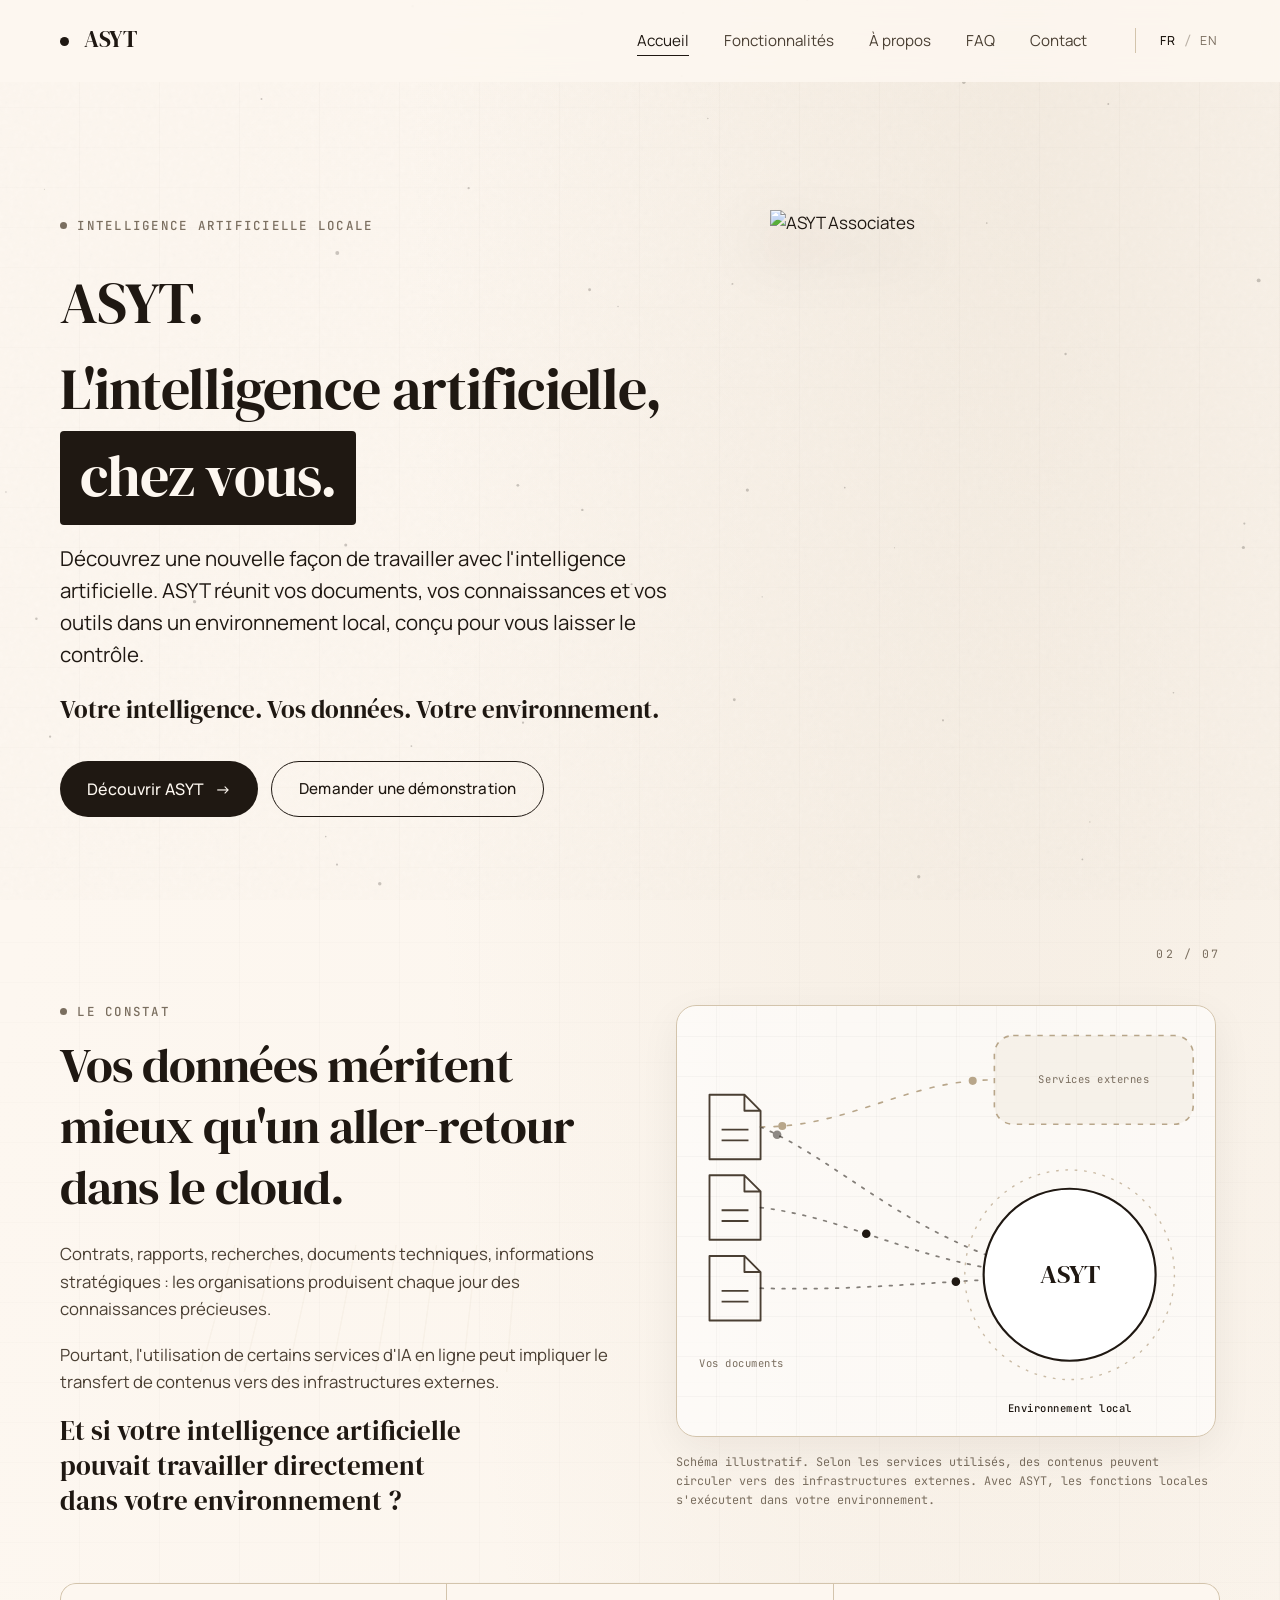
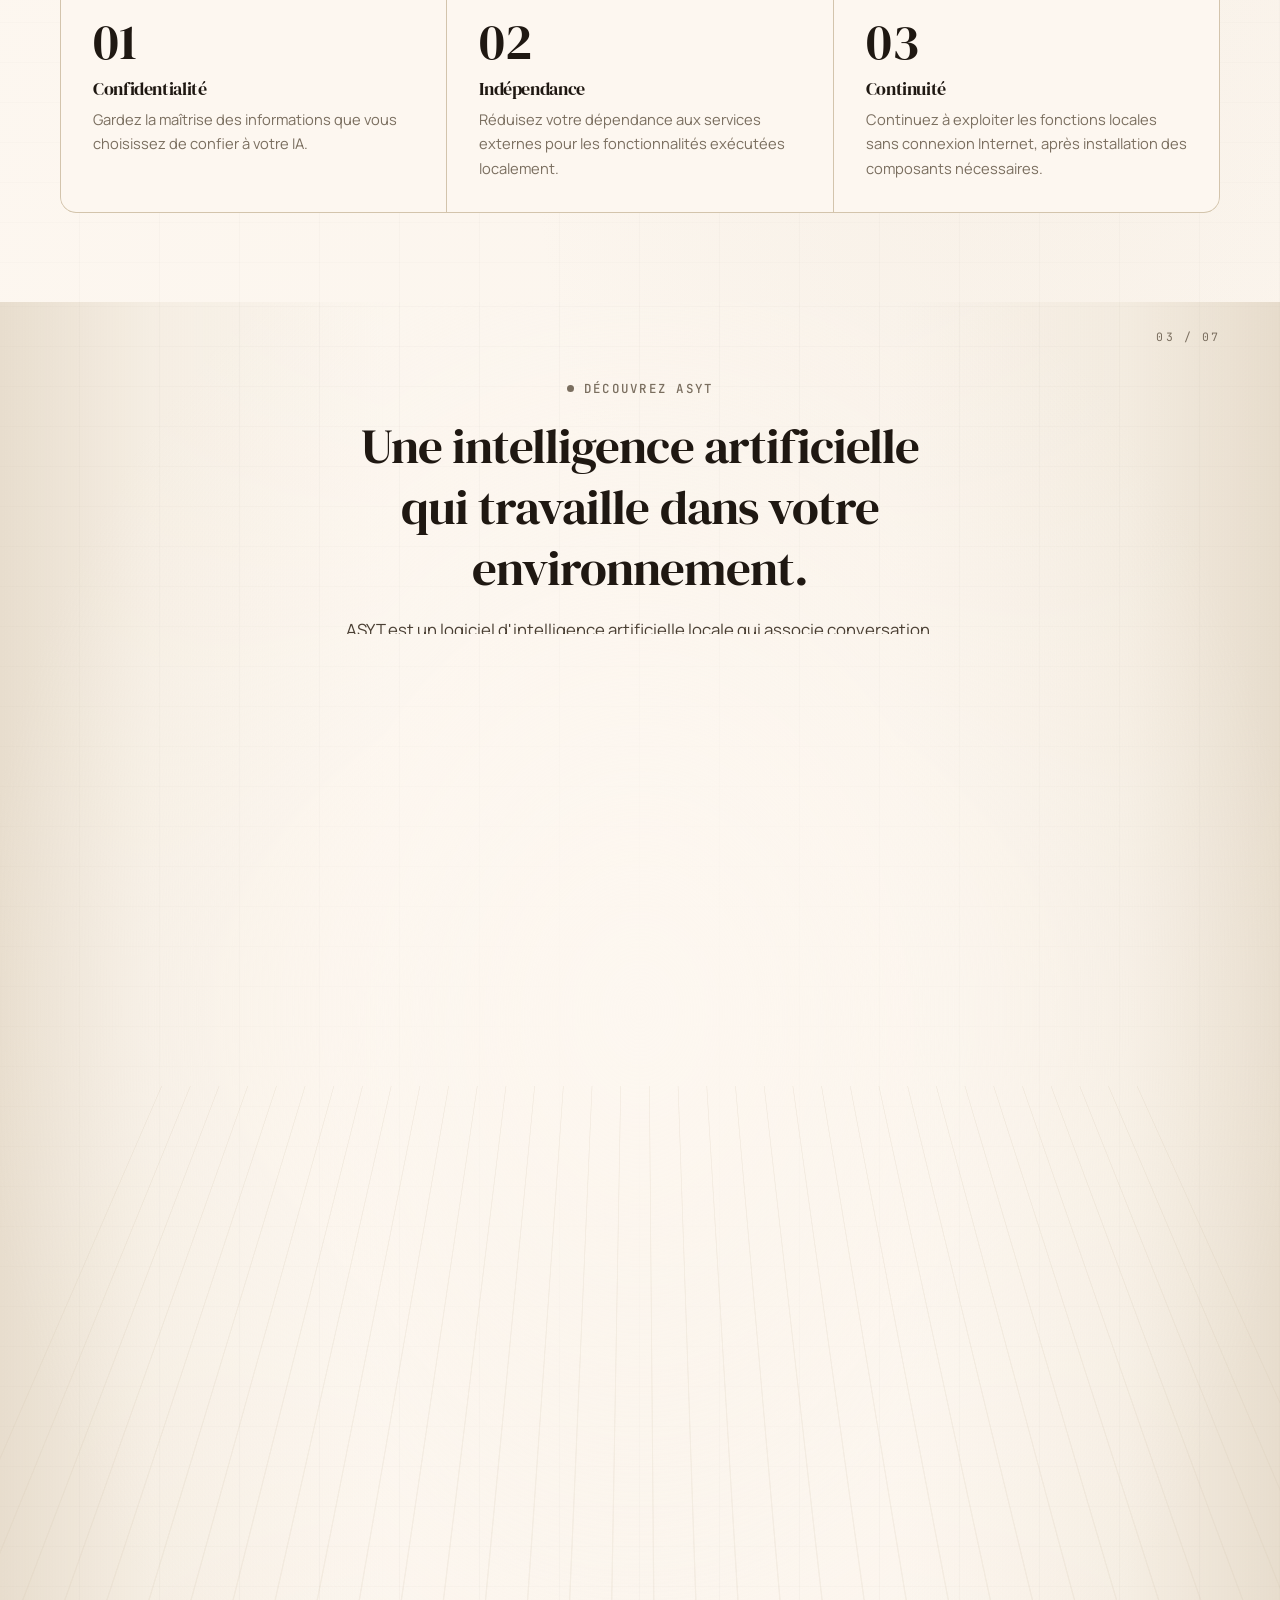
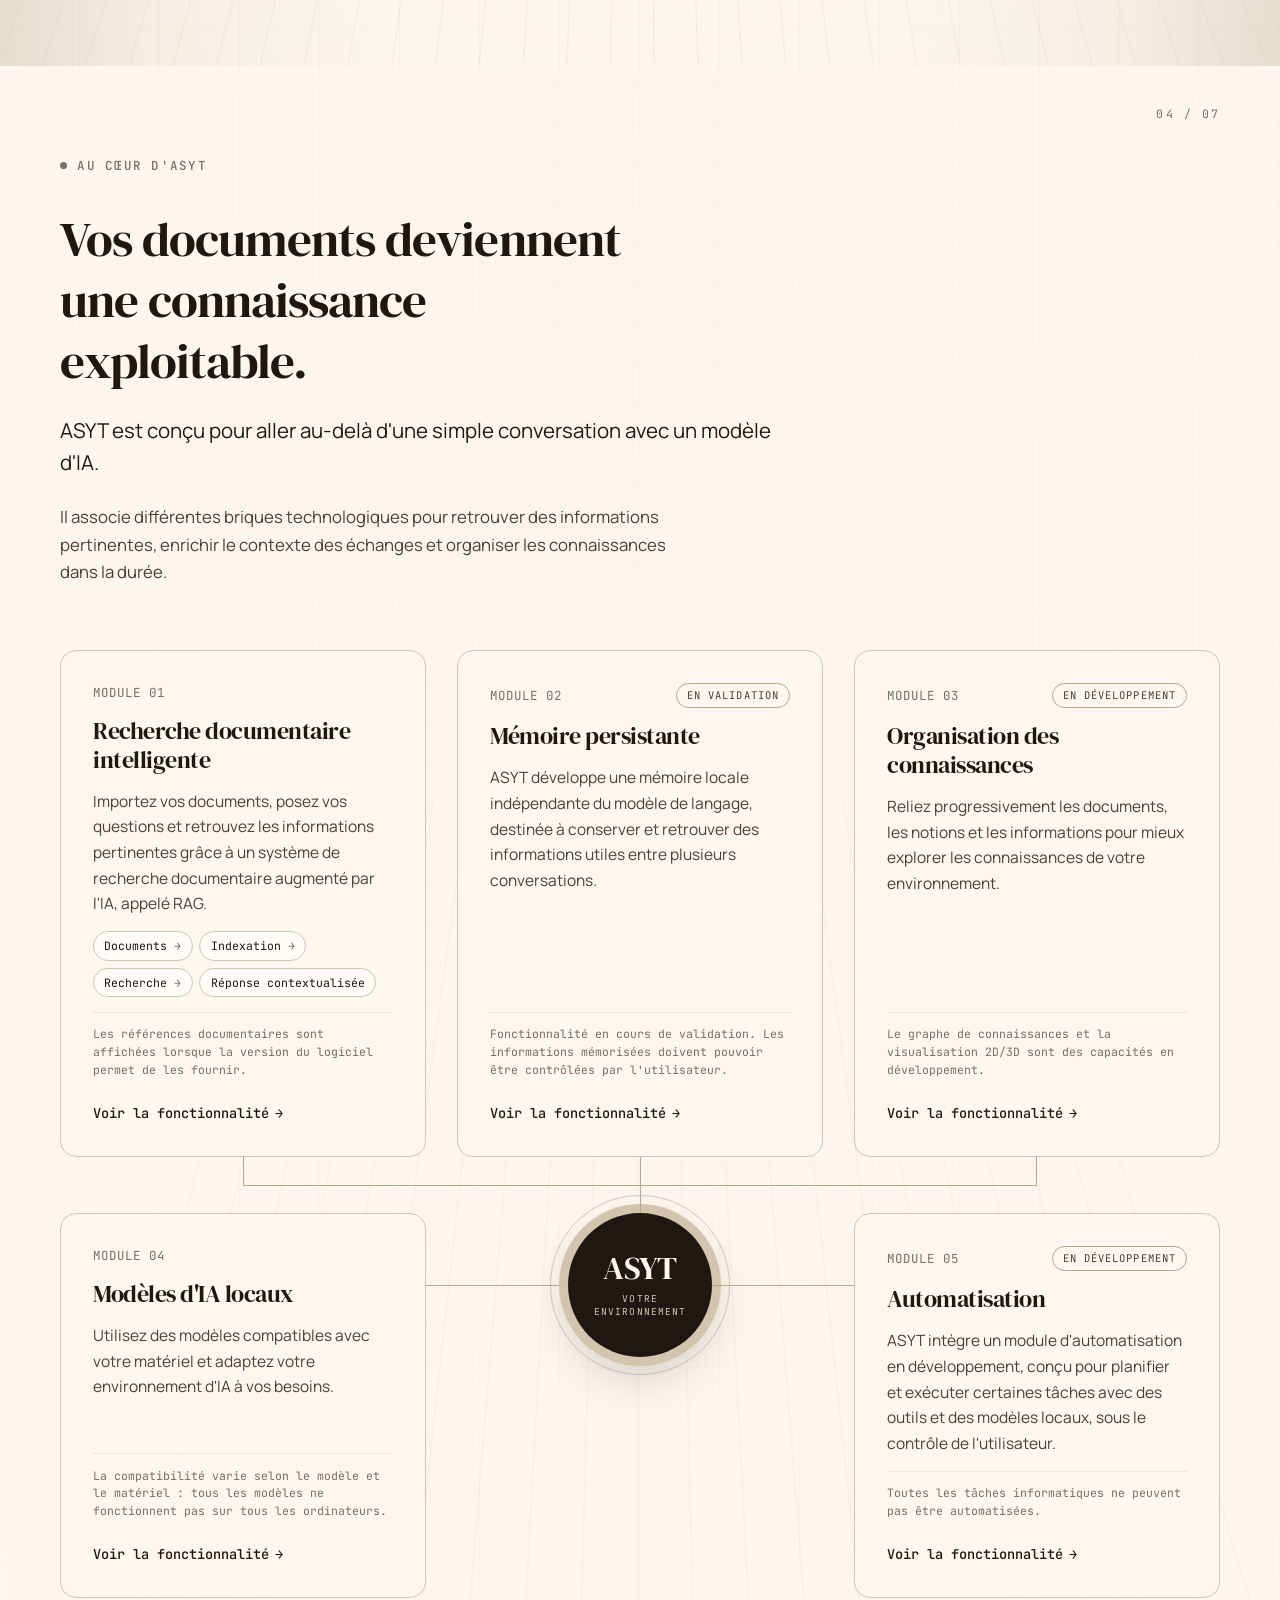
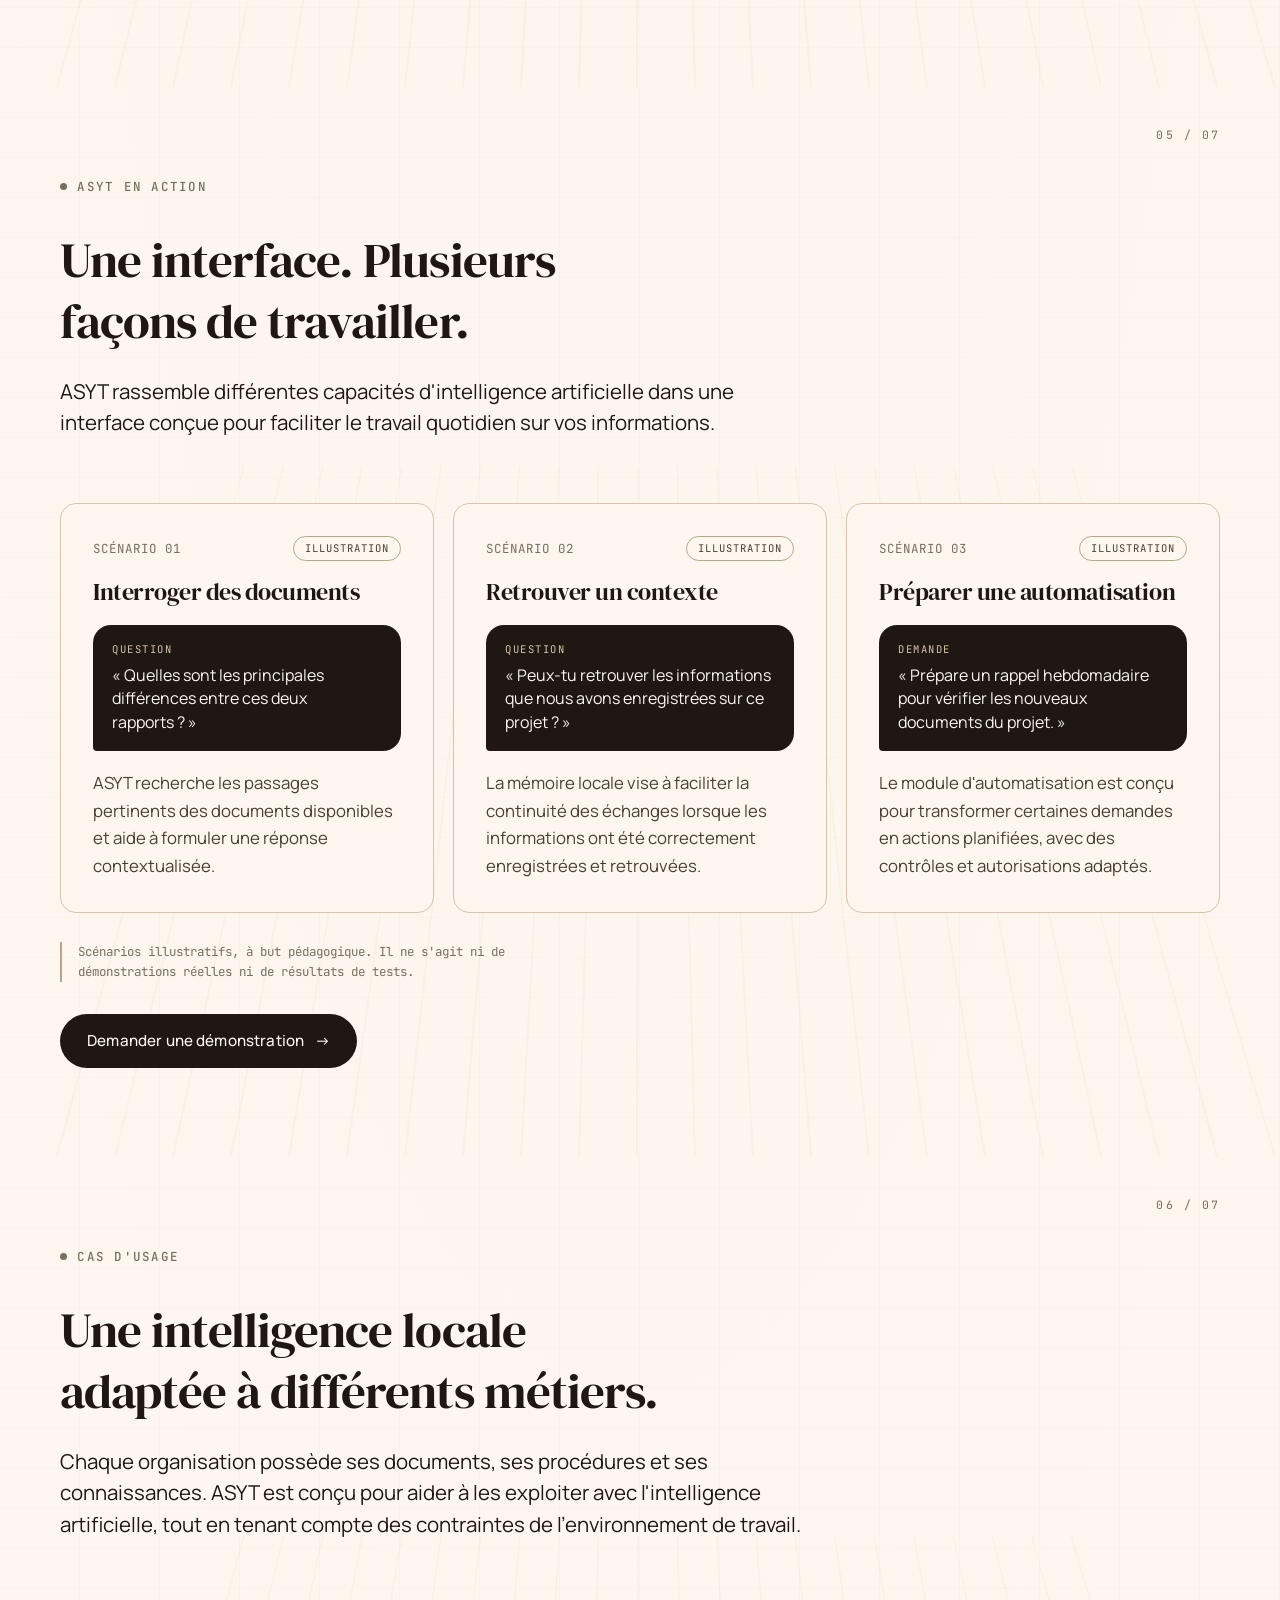
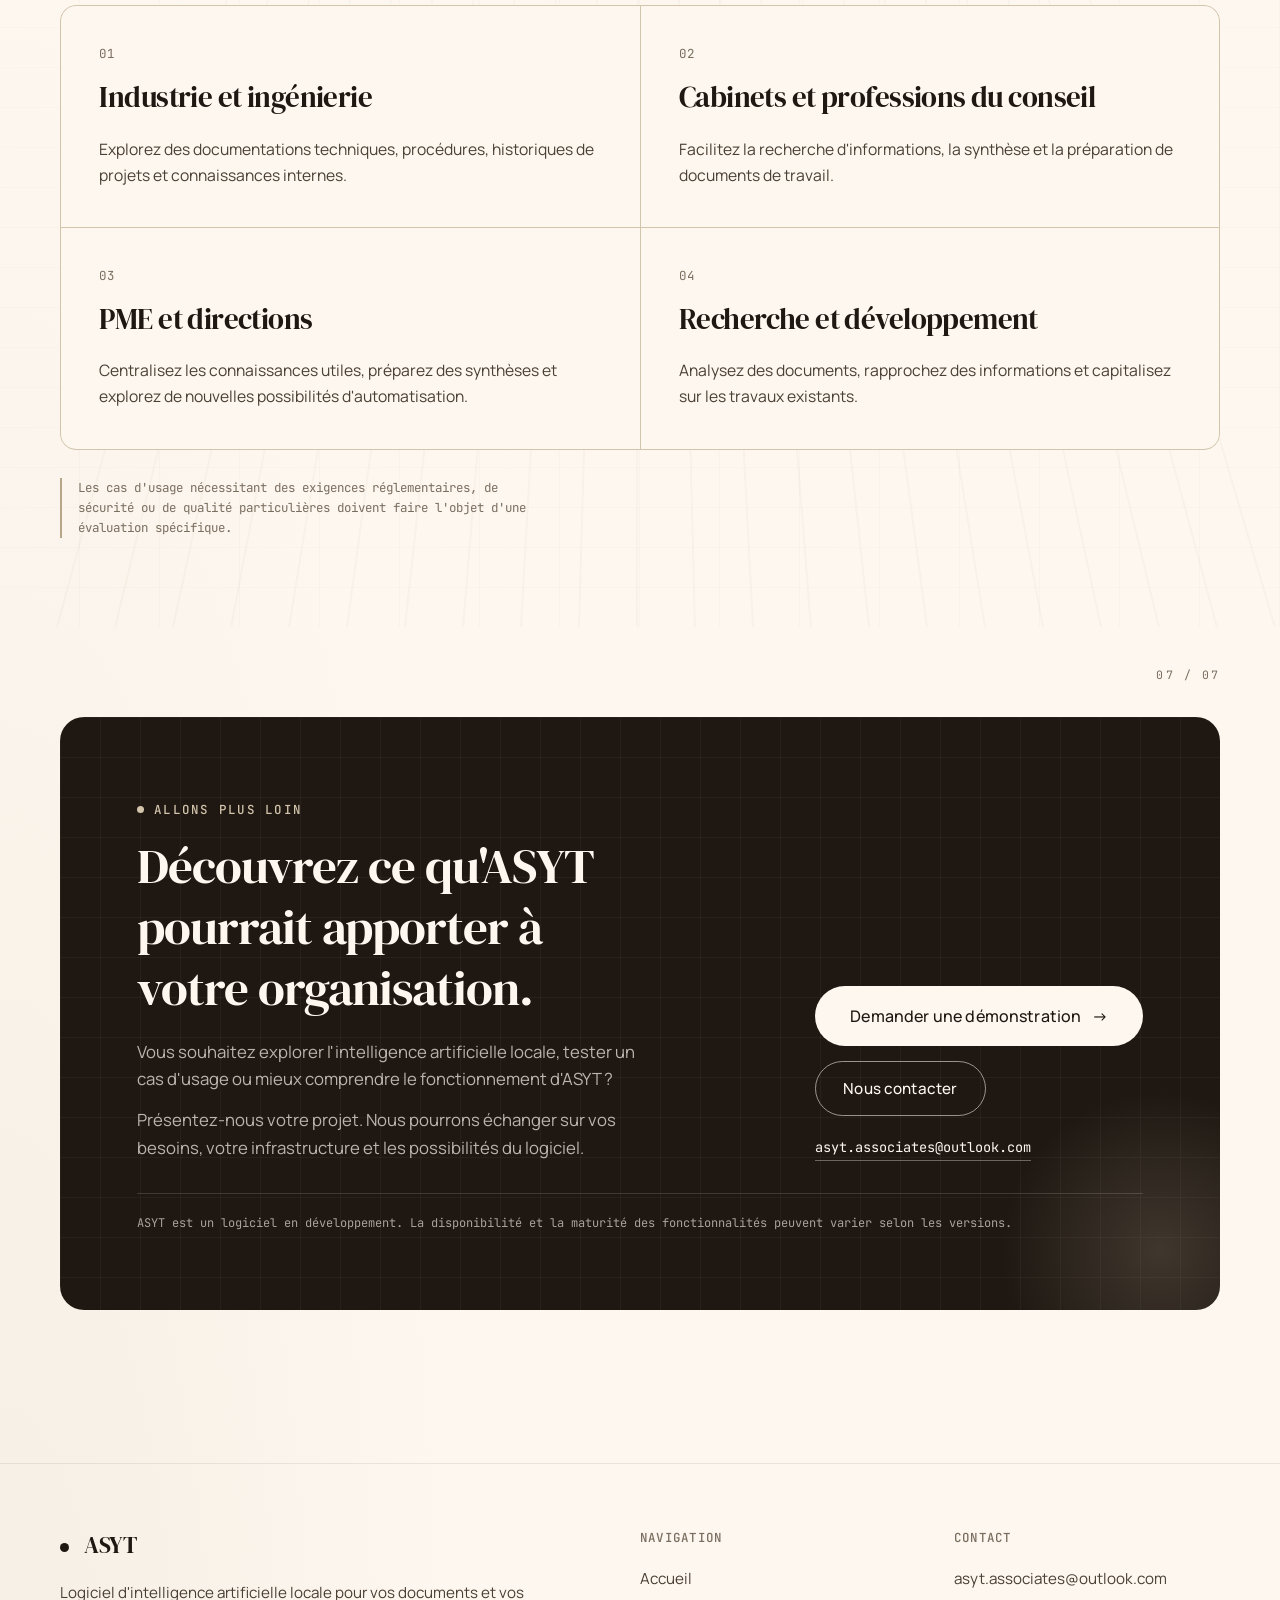
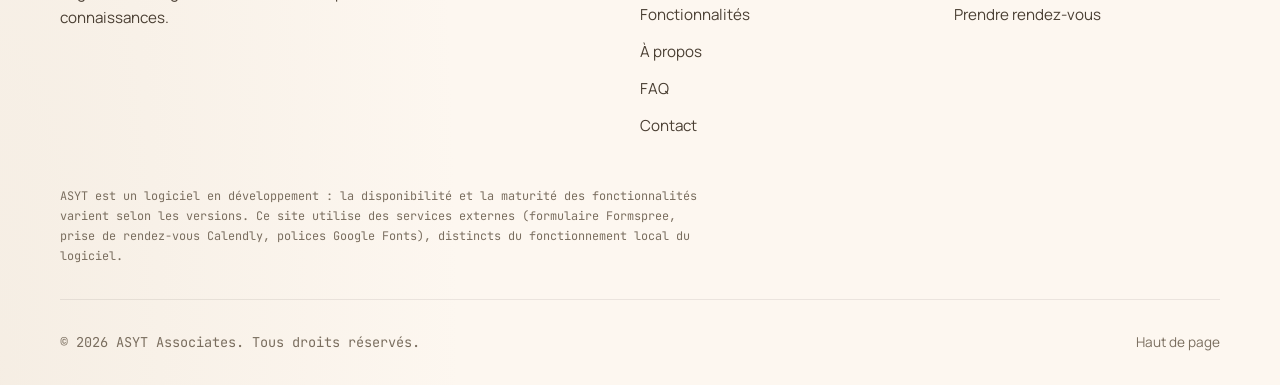
==== index.html @ 198e5f39 "Refonte éditoriale : ASYT présenté comme logiciel d'IA locale (FR + EN) Mission ASYT-WEBSITE-CONTENT" ====
<!DOCTYPE html>
<html lang="fr">
<head>
<meta charset="UTF-8">
<meta name="viewport" content="width=device-width, initial-scale=1.0">
<title>ASYT — Intelligence artificielle locale pour vos documents et connaissances</title>
<meta name="description" content="Découvrez ASYT, un logiciel d'intelligence artificielle locale conçu pour rechercher dans vos documents, organiser vos connaissances et explorer l'automatisation.">
<meta name="theme-color" content="#FDF7F0">
<link rel="canonical" href="https://fabienlufbery-hue.github.io/mon-site/">
<link rel="alternate" hreflang="fr" href="https://fabienlufbery-hue.github.io/mon-site/">
<link rel="alternate" hreflang="en" href="https://fabienlufbery-hue.github.io/mon-site/index-en.html">
<link rel="alternate" hreflang="x-default" href="https://fabienlufbery-hue.github.io/mon-site/">
<link rel="preconnect" href="https://fonts.googleapis.com">
<link rel="preconnect" href="https://fonts.gstatic.com" crossorigin>
<link rel="stylesheet" href="styles.css">
<link rel="icon" type="image/png" href="asyt-logo.png">
<meta property="og:type" content="website">
<meta property="og:site_name" content="ASYT">
<meta property="og:locale" content="fr_FR">
<meta property="og:locale:alternate" content="en_US">
<meta property="og:url" content="https://fabienlufbery-hue.github.io/mon-site/">
<meta property="og:title" content="ASYT — Intelligence artificielle locale pour vos documents et connaissances">
<meta property="og:description" content="Découvrez ASYT, un logiciel d'intelligence artificielle locale conçu pour rechercher dans vos documents, organiser vos connaissances et explorer l'automatisation.">
<meta property="og:image" content="https://fabienlufbery-hue.github.io/mon-site/asyt-logo.png">
<meta property="og:image:alt" content="ASYT Associates">
<meta name="twitter:card" content="summary">
<meta name="twitter:title" content="ASYT — Intelligence artificielle locale pour vos documents et connaissances">
<meta name="twitter:description" content="Découvrez ASYT, un logiciel d'intelligence artificielle locale conçu pour rechercher dans vos documents, organiser vos connaissances et explorer l'automatisation.">
<meta name="twitter:image" content="https://fabienlufbery-hue.github.io/mon-site/asyt-logo.png">
<noscript><style>.preloader{display:none!important}.reveal,.rise,.h1-step,.hero-mark{opacity:1!important;transform:none!important;animation:none!important}.accordion-panel{grid-template-rows:1fr!important}.accordion-panel .accordion-inner{visibility:visible!important}</style></noscript>
</head>
<body id="top">
<canvas id="data-canvas" aria-hidden="true"></canvas>
<!-- Preloader -->
<div class="preloader" id="preloader" aria-hidden="true">
  <div class="launch-scene">
    <div class="launch-platform"></div>
    <div class="launch-shockwave"></div>
    <div class="launch-trail"></div>
    <div class="launch-craft">
      <svg viewBox="0 0 64 88" xmlns="http://www.w3.org/2000/svg" fill="none">
        <!-- Corps principal du vaisseau -->
        <path d="M32 4 L48 44 L48 72 L32 80 L16 72 L16 44 Z" fill="#1F1812"/>
        <!-- Nez chromé -->
        <path d="M32 4 L40 28 L32 24 L24 28 Z" fill="#D3C4AC"/>
        <!-- Hublot -->
        <circle cx="32" cy="42" r="6" fill="#FDF7F0"/>
        <circle cx="32" cy="42" r="3" fill="#D3C4AC"/>
        <!-- Ailettes latérales -->
        <path d="M16 60 L8 76 L16 72 Z" fill="#1F1812"/>
        <path d="M48 60 L56 76 L48 72 Z" fill="#1F1812"/>
        <!-- Détail central -->
        <rect x="30" y="56" width="4" height="14" fill="#D3C4AC" opacity="0.5"/>
        <!-- Tuyère -->
        <path d="M22 72 L28 80 L36 80 L42 72 Z" fill="#4A3F33"/>
      </svg>
    </div>
  </div>
  <div class="preloader-text">
    <div class="brand">
      <span style="display:inline-block; width:9px; height:9px; border-radius:50%; background:#1F1812; margin-right:8px; transform:translateY(-1px);"></span>ASYT
    </div>
    <div class="tagline">Initialisation…</div>
  </div>
  <div class="preloader-progress"></div>
</div>

<script>
(function() {
  var root = document.documentElement;
  var preloader = document.getElementById('preloader');
  if (!preloader) return;

  var reduce = window.matchMedia && window.matchMedia('(prefers-reduced-motion: reduce)').matches;

  // Première visite (animation complète) ou navigation interne (version accélérée)
  var isFirstVisit = true;
  try {
    isFirstVisit = !sessionStorage.getItem('asyt-visited');
    sessionStorage.setItem('asyt-visited', '1');
  } catch (e) {}
  var totalDuration = reduce ? 300 : (isFirstVisit ? 3800 : 1100);

  if (!isFirstVisit) {
    preloader.classList.add('preloader-fast');
  }

  // Les animations d'entrée de la page attendent la fin du préchargeur
  root.classList.add('is-preloading');

  var done = false;
  function hidePreloader() {
    if (done) return;
    done = true;
    root.classList.remove('is-preloading');
    preloader.classList.add('is-hidden');
    setTimeout(function() {
      if (preloader.parentNode) preloader.remove();
    }, 800);
    document.body.style.overflow = '';
  }

  document.body.style.overflow = 'hidden';

  if (document.readyState === 'complete') {
    setTimeout(hidePreloader, totalDuration);
  } else {
    window.addEventListener('load', function() {
      setTimeout(hidePreloader, totalDuration);
    });
  }
  // Sécurité : retirer après 6s max
  setTimeout(hidePreloader, 6000);
})();
</script>

<a class="skip-link" href="#contenu">Aller au contenu</a>

<header class="site-header">
  <div class="container">
    <a href="index.html" class="logo" aria-label="ASYT — Accueil">
      <span class="mark"></span>ASYT
    </a>
    <nav class="nav" id="primary-nav" aria-label="Navigation">
      <a href="index.html" class="active" aria-current="page">Accueil</a>
      <a href="services.html">Fonctionnalités</a>
      <a href="a-propos.html">À propos</a>
      <a href="faq.html">FAQ</a>
      <a href="contact.html">Contact</a>
      <div class="lang-switch">
        <a href="index.html" class="lang active" hreflang="fr" lang="fr" aria-label="Français" aria-current="true">FR</a>
        <span class="lang-sep" aria-hidden="true">/</span>
        <a href="index-en.html" class="lang" hreflang="en" lang="en" aria-label="English">EN</a>
      </div>
    </nav>
    <button class="menu-toggle" type="button" aria-label="Menu" aria-controls="primary-nav" aria-expanded="false" onclick="this.setAttribute('aria-expanded', this.getAttribute('aria-expanded') === 'true' ? 'false' : 'true'); document.getElementById('primary-nav').classList.toggle('open');">
      <span></span><span></span><span></span>
    </button>
  </div>
</header>

<main id="contenu" tabindex="-1">

  <!-- CHAPITRE 01 — INTRODUCTION -->
  <section class="hero" id="introduction">
    <div class="container">
      <div class="hero-grid">
        <div>
          <span class="eyebrow rise rise-1">Intelligence artificielle locale</span>
          <h1>
            <span class="h1-step h1-step-1">ASYT.</span>
            <span class="h1-step h1-step-2">L'intelligence artificielle, <span class="highlight">chez&nbsp;vous.</span></span>
          </h1>
          <p class="lead hero-lead rise rise-late-1">Découvrez une nouvelle façon de travailler avec l'intelligence artificielle. ASYT réunit vos documents, vos connaissances et vos outils dans un environnement local, conçu pour vous laisser le contrôle.</p>
          <p class="hero-tagline rise rise-late-2">Votre intelligence. Vos données. Votre environnement.</p>
          <div class="hero-actions rise rise-late-3">
            <a href="#decouvrir" class="btn btn-primary">
              Découvrir ASYT
              <span class="arrow" aria-hidden="true">→</span>
            </a>
            <a href="contact.html?sujet=demonstration#formulaire" class="btn btn-ghost">Demander une démonstration</a>
          </div>
        </div>
        <div class="hero-side">
          <div class="hero-mark">
            <img src="asyt-logo.png" alt="ASYT Associates" class="hero-logo" width="1080" height="1080">
          </div>
        </div>
      </div>
    </div>
  </section>

  <!-- CHAPITRE 02 — LE CONSTAT -->
  <section id="constat">
    <div class="container">
      <span class="chapter-tag" aria-hidden="true">02 / 07</span>
      <div class="split">
        <div class="reveal">
          <span class="eyebrow">Le constat</span>
          <h2 class="chapter-title">Vos données méritent mieux qu'un aller-retour dans le cloud.</h2>
          <div class="prose">
            <p>Contrats, rapports, recherches, documents techniques, informations stratégiques&nbsp;: les organisations produisent chaque jour des connaissances précieuses.</p>
            <p>Pourtant, l'utilisation de certains services d'IA en ligne peut impliquer le transfert de contenus vers des infrastructures externes.</p>
            <p class="statement">Et si votre intelligence artificielle pouvait travailler directement dans votre environnement&nbsp;?</p>
          </div>
        </div>
        <figure class="flow reveal reveal-delay-2">
          <div class="flow-stage">
          <svg viewBox="0 0 400 320" role="img" aria-labelledby="flow-title" xmlns="http://www.w3.org/2000/svg" focusable="false">
            <title id="flow-title">Schéma illustratif&nbsp;: des documents envoient des données vers des services externes, tandis que d'autres flux convergent vers un environnement local ASYT.</title>
            <!-- Documents -->
            <g class="flow-doc" fill="none" stroke-width="1.4" stroke-linejoin="round">
              <path d="M24 66h26l12 12v36H24zM50 66v12h12M33 92h20M33 100h20"/>
              <path d="M24 126h26l12 12v36H24zM50 126v12h12M33 152h20M33 160h20"/>
              <path d="M24 186h26l12 12v36H24zM50 186v12h12M33 212h20M33 220h20"/>
            </g>
            <!-- Chemin vers des services externes (neutre) -->
            <path class="flow-line-ext" d="M62 90 C 130 90, 170 55, 236 55" fill="none" stroke-width="1.2" stroke-linecap="round"/>
            <rect class="flow-zone-ext" x="236" y="22" width="148" height="66" rx="14" fill="none" stroke-width="1.2" stroke-dasharray="4 5"/>
            <!-- Chemins vers l'environnement local -->
            <path class="flow-line-loc" d="M62 90 C 120 115, 170 170, 262 196" fill="none" stroke-width="1.3" stroke-linecap="round"/>
            <path class="flow-line-loc" d="M62 150 C 130 158, 180 192, 262 199" fill="none" stroke-width="1.3" stroke-linecap="round"/>
            <path class="flow-line-loc" d="M62 210 C 130 212, 180 206, 262 202" fill="none" stroke-width="1.3" stroke-linecap="round"/>
            <!-- Périmètre protégé -->
            <circle class="flow-ring-outer" cx="292" cy="200" r="78" fill="none" stroke-width="1"/>
            <circle class="flow-ring" cx="292" cy="200" r="64" stroke-width="1.6"/>
            <!-- Données qui circulent (animation SMIL, gelée si mouvement réduit) -->
            <g>
              <circle class="dot-ext" r="3" cx="0" cy="0"><animateMotion dur="4.8s" repeatCount="indefinite" calcMode="linear" keyPoints="0;1;0" keyTimes="0;0.5;1" path="M62 90 C 130 90, 170 55, 236 55"/></circle>
              <circle class="dot-ext" r="3" cx="0" cy="0"><animateMotion dur="4.8s" begin="-2.4s" repeatCount="indefinite" calcMode="linear" keyPoints="0;1;0" keyTimes="0;0.5;1" path="M62 90 C 130 90, 170 55, 236 55"/></circle>
              <circle class="dot-loc" r="3.2" cx="0" cy="0"><animateMotion dur="3.6s" repeatCount="indefinite" path="M62 90 C 120 115, 170 170, 262 196"/><animate attributeName="opacity" values="0;1;1;0" keyTimes="0;0.12;0.85;1" dur="3.6s" repeatCount="indefinite"/></circle>
              <circle class="dot-loc" r="3.2" cx="0" cy="0"><animateMotion dur="3.6s" begin="-1.2s" repeatCount="indefinite" path="M62 150 C 130 158, 180 192, 262 199"/><animate attributeName="opacity" values="0;1;1;0" keyTimes="0;0.12;0.85;1" dur="3.6s" begin="-1.2s" repeatCount="indefinite"/></circle>
              <circle class="dot-loc" r="3.2" cx="0" cy="0"><animateMotion dur="3.6s" begin="-2.4s" repeatCount="indefinite" path="M62 210 C 130 212, 180 206, 262 202"/><animate attributeName="opacity" values="0;1;1;0" keyTimes="0;0.12;0.85;1" dur="3.6s" begin="-2.4s" repeatCount="indefinite"/></circle>
            </g>
          </svg>
            <span class="flow-label flow-label-docs">Vos documents</span>
            <span class="flow-label flow-label-ext">Services externes</span>
            <span class="flow-label flow-label-asyt" aria-hidden="true">ASYT</span>
            <span class="flow-label flow-label-local">Environnement local</span>
          </div>
          <figcaption>Schéma illustratif. Selon les services utilisés, des contenus peuvent circuler vers des infrastructures externes. Avec ASYT, les fonctions locales s'exécutent dans votre environnement.</figcaption>
        </figure>
      </div>

      <div class="stats arguments reveal">
        <div class="stat">
          <div class="num">01</div>
          <h3 class="stat-title">Confidentialité</h3>
          <p>Gardez la maîtrise des informations que vous choisissez de confier à votre IA.</p>
        </div>
        <div class="stat">
          <div class="num">02</div>
          <h3 class="stat-title">Indépendance</h3>
          <p>Réduisez votre dépendance aux services externes pour les fonctionnalités exécutées localement.</p>
        </div>
        <div class="stat">
          <div class="num">03</div>
          <h3 class="stat-title">Continuité</h3>
          <p>Continuez à exploiter les fonctions locales sans connexion Internet, après installation des composants nécessaires.</p>
        </div>
      </div>
    </div>
  </section>

  <!-- CHAPITRE 03 — LA RÉVÉLATION D'ASYT -->
  <section class="product-hero" id="decouvrir">
    <div class="product-backdrop" aria-hidden="true"></div>
    <div class="container">
      <span class="chapter-tag" aria-hidden="true">03 / 07</span>
      <div class="product-showcase">
        <div class="reveal showcase-head">
          <span class="eyebrow">Découvrez ASYT</span>
          <h2 class="product-heading chapter-title">Une intelligence artificielle qui travaille dans votre environnement.</h2>
          <div class="prose prose-center">
            <p>ASYT est un logiciel d'intelligence artificielle locale qui associe conversation, recherche documentaire, mémoire et automatisation au sein d'une même interface.</p>
            <p>Son objectif&nbsp;: rendre vos informations plus faciles à retrouver, à comprendre et à exploiter, sans imposer le recours permanent à un service distant.</p>
          </div>
        </div>
        <div class="product-stage reveal">
          <figure class="product-img-frame">
            <!-- À remplacer par une capture de l'interface actuelle dès qu'elle est disponible -->
            <img src="interface-asyt.png"
                 alt="Capture d'écran de l'interface ASYT IA&nbsp;: menu latéral (nouvelle conversation, recherche, notes, espace de travail, dossiers, conversations) et champ de saisie d'une conversation."
                 width="1919" height="893"
                 loading="lazy" decoding="async">
          </figure>
        </div>
        <p class="product-tagline">Capture d'écran d'une version de l'interface ASYT. L'interface peut évoluer selon les versions.</p>

        <div class="stats pillars reveal">
          <div class="stat">
            <div class="stat-kicker">Pilier 01</div>
            <h3 class="stat-title">IA locale</h3>
            <p>Exécutez des modèles d'intelligence artificielle compatibles directement sur votre matériel.</p>
          </div>
          <div class="stat">
            <div class="stat-kicker">Pilier 02</div>
            <h3 class="stat-title">Connaissance contextualisée</h3>
            <p>Interrogez vos documents et retrouvez les éléments utiles à votre travail.</p>
          </div>
          <div class="stat">
            <div class="stat-kicker">Pilier 03</div>
            <h3 class="stat-title">Environnement évolutif</h3>
            <p>Combinez progressivement modèles, mémoire et outils selon vos besoins.</p>
          </div>
        </div>
        <a href="services.html" class="btn btn-primary reveal">
          Explorer les fonctionnalités
          <span class="arrow" aria-hidden="true">→</span>
        </a>
      </div>
    </div>
  </section>

  <!-- CHAPITRE 04 — LE CERVEAU LOCAL -->
  <section id="coeur">
    <div class="container">
      <span class="chapter-tag" aria-hidden="true">04 / 07</span>
      <div class="section-head reveal">
        <span class="eyebrow">Au cœur d'ASYT</span>
        <h2 class="chapter-title">Vos documents deviennent une connaissance exploitable.</h2>
        <p class="lead">ASYT est conçu pour aller au-delà d'une simple conversation avec un modèle d'IA.</p>
        <p>Il associe différentes briques technologiques pour retrouver des informations pertinentes, enrichir le contexte des échanges et organiser les connaissances dans la durée.</p>
      </div>

      <div class="hub">
        <div class="hub-core reveal">
          <div class="hub-core-node">
            <span class="hub-core-name">ASYT</span>
            <span class="hub-core-sub">Votre environnement</span>
          </div>
        </div>
        <div class="hub-bus" aria-hidden="true"></div>

        <article class="module hub-m1 reveal reveal-delay-1">
          <div class="module-top"><span class="num">Module 01</span></div>
          <h3>Recherche documentaire intelligente</h3>
          <p>Importez vos documents, posez vos questions et retrouvez les informations pertinentes grâce à un système de recherche documentaire augmenté par l'IA, appelé RAG.</p>
          <ol class="flow-steps">
            <li>Documents</li>
            <li>Indexation</li>
            <li>Recherche</li>
            <li>Réponse contextualisée</li>
          </ol>
          <p class="module-note">Les références documentaires sont affichées lorsque la version du logiciel permet de les fournir.</p>
          <a href="services.html#rag" class="more-link">Voir la fonctionnalité</a>
        </article>

        <article class="module hub-m2 reveal reveal-delay-2">
          <div class="module-top"><span class="num">Module 02</span><span class="badge">En validation</span></div>
          <h3>Mémoire persistante</h3>
          <p>ASYT développe une mémoire locale indépendante du modèle de langage, destinée à conserver et retrouver des informations utiles entre plusieurs conversations.</p>
          <p class="module-note">Fonctionnalité en cours de validation. Les informations mémorisées doivent pouvoir être contrôlées par l'utilisateur.</p>
          <a href="services.html#memoire" class="more-link">Voir la fonctionnalité</a>
        </article>

        <article class="module hub-m3 reveal reveal-delay-3">
          <div class="module-top"><span class="num">Module 03</span><span class="badge">En développement</span></div>
          <h3>Organisation des connaissances</h3>
          <p>Reliez progressivement les documents, les notions et les informations pour mieux explorer les connaissances de votre environnement.</p>
          <p class="module-note">Le graphe de connaissances et la visualisation 2D/3D sont des capacités en développement.</p>
          <a href="services.html#memoire" class="more-link">Voir la fonctionnalité</a>
        </article>

        <article class="module hub-m4 reveal reveal-delay-1">
          <div class="module-top"><span class="num">Module 04</span></div>
          <h3>Modèles d'IA locaux</h3>
          <p>Utilisez des modèles compatibles avec votre matériel et adaptez votre environnement d'IA à vos besoins.</p>
          <p class="module-note">La compatibilité varie selon le modèle et le matériel&nbsp;: tous les modèles ne fonctionnent pas sur tous les ordinateurs.</p>
          <a href="services.html#modeles" class="more-link">Voir la fonctionnalité</a>
        </article>

        <article class="module hub-m5 reveal reveal-delay-3">
          <div class="module-top"><span class="num">Module 05</span><span class="badge">En développement</span></div>
          <h3>Automatisation</h3>
          <p>ASYT intègre un module d'automatisation en développement, conçu pour planifier et exécuter certaines tâches avec des outils et des modèles locaux, sous le contrôle de l'utilisateur.</p>
          <p class="module-note">Toutes les tâches informatiques ne peuvent pas être automatisées.</p>
          <a href="services.html#automatisation" class="more-link">Voir la fonctionnalité</a>
        </article>
      </div>
    </div>
  </section>

  <!-- CHAPITRE 05 — DÉMONSTRATION DU LOGICIEL -->
  <section id="demonstration">
    <div class="container">
      <span class="chapter-tag" aria-hidden="true">05 / 07</span>
      <div class="section-head reveal">
        <span class="eyebrow">ASYT en action</span>
        <h2 class="chapter-title">Une interface. Plusieurs façons de travailler.</h2>
        <p class="lead">ASYT rassemble différentes capacités d'intelligence artificielle dans une interface conçue pour faciliter le travail quotidien sur vos informations.</p>
      </div>

      <div class="scenarios">
        <article class="scenario reveal reveal-delay-1">
          <div class="scenario-head"><span class="num">Scénario 01</span><span class="badge">Illustration</span></div>
          <h3>Interroger des documents</h3>
          <div class="bubble"><span class="bubble-label">Question</span><p class="bubble-text">«&nbsp;Quelles sont les principales différences entre ces deux rapports&nbsp;?&nbsp;»</p></div>
          <p>ASYT recherche les passages pertinents des documents disponibles et aide à formuler une réponse contextualisée.</p>
        </article>
        <article class="scenario reveal reveal-delay-2">
          <div class="scenario-head"><span class="num">Scénario 02</span><span class="badge">Illustration</span></div>
          <h3>Retrouver un contexte</h3>
          <div class="bubble"><span class="bubble-label">Question</span><p class="bubble-text">«&nbsp;Peux-tu retrouver les informations que nous avons enregistrées sur ce projet&nbsp;?&nbsp;»</p></div>
          <p>La mémoire locale vise à faciliter la continuité des échanges lorsque les informations ont été correctement enregistrées et retrouvées.</p>
        </article>
        <article class="scenario reveal reveal-delay-3">
          <div class="scenario-head"><span class="num">Scénario 03</span><span class="badge">Illustration</span></div>
          <h3>Préparer une automatisation</h3>
          <div class="bubble"><span class="bubble-label">Demande</span><p class="bubble-text">«&nbsp;Prépare un rappel hebdomadaire pour vérifier les nouveaux documents du projet.&nbsp;»</p></div>
          <p>Le module d'automatisation est conçu pour transformer certaines demandes en actions planifiées, avec des contrôles et autorisations adaptés.</p>
        </article>
      </div>
      <p class="fineprint reveal">Scénarios illustratifs, à but pédagogique. Il ne s'agit ni de démonstrations réelles ni de résultats de tests.</p>
      <div class="chapter-action reveal">
        <a href="contact.html?sujet=demonstration#formulaire" class="btn btn-primary">
          Demander une démonstration
          <span class="arrow" aria-hidden="true">→</span>
        </a>
      </div>
    </div>
  </section>

  <!-- CHAPITRE 06 — APPLICATIONS PROFESSIONNELLES -->
  <section id="usages">
    <div class="container">
      <span class="chapter-tag" aria-hidden="true">06 / 07</span>
      <div class="section-head reveal">
        <span class="eyebrow">Cas d'usage</span>
        <h2 class="chapter-title">Une intelligence locale adaptée à différents métiers.</h2>
        <p class="lead">Chaque organisation possède ses documents, ses procédures et ses connaissances. ASYT est conçu pour aider à les exploiter avec l'intelligence artificielle, tout en tenant compte des contraintes de l'environnement de travail.</p>
      </div>

      <div class="services-grid cases-grid reveal">
        <article class="service-card">
          <span class="num">01</span>
          <h3>Industrie et ingénierie</h3>
          <p>Explorez des documentations techniques, procédures, historiques de projets et connaissances internes.</p>
        </article>
        <article class="service-card">
          <span class="num">02</span>
          <h3>Cabinets et professions du conseil</h3>
          <p>Facilitez la recherche d'informations, la synthèse et la préparation de documents de travail.</p>
        </article>
        <article class="service-card">
          <span class="num">03</span>
          <h3>PME et directions</h3>
          <p>Centralisez les connaissances utiles, préparez des synthèses et explorez de nouvelles possibilités d'automatisation.</p>
        </article>
        <article class="service-card">
          <span class="num">04</span>
          <h3>Recherche et développement</h3>
          <p>Analysez des documents, rapprochez des informations et capitalisez sur les travaux existants.</p>
        </article>
      </div>
      <p class="fineprint reveal">Les cas d'usage nécessitant des exigences réglementaires, de sécurité ou de qualité particulières doivent faire l'objet d'une évaluation spécifique.</p>
    </div>
  </section>

  <!-- CHAPITRE 07 — PRISE DE CONTACT -->

  <!-- CTA -->
  <section id="contact">
    <div class="container">
      <span class="chapter-tag" aria-hidden="true">07 / 07</span>
      <div class="cta-block reveal">
        <div>
          <span class="eyebrow">Allons plus loin</span>
          <h2 class="chapter-title" style="margin-top: 1rem;">Découvrez ce qu'ASYT pourrait apporter à votre organisation.</h2>
          <p style="margin-top: 1.2rem; max-width: 52ch;">Vous souhaitez explorer l'intelligence artificielle locale, tester un cas d'usage ou mieux comprendre le fonctionnement d'ASYT&nbsp;?</p>
          <p style="margin-top: 0.8rem; max-width: 52ch;">Présentez-nous votre projet. Nous pourrons échanger sur vos besoins, votre infrastructure et les possibilités du logiciel.</p>
        </div>
        <div class="cta-actions">
          <a href="contact.html?sujet=demonstration#formulaire" class="btn btn-primary">Demander une démonstration <span class="arrow" aria-hidden="true">→</span></a>
          <a href="contact.html" class="btn btn-ghost">Nous contacter</a>
          <a href="mailto:asyt.associates@outlook.com" class="cta-mail">asyt.associates@outlook.com</a>
        </div>
        <p class="cta-fine">ASYT est un logiciel en développement. La disponibilité et la maturité des fonctionnalités peuvent varier selon les versions.</p>
      </div>
    </div>
  </section>

</main>

<footer class="site-footer">
  <div class="container">
    <div class="footer-grid">
      <div class="footer-brand">
        <div class="logo">
          <span class="mark"></span>ASYT
        </div>
        <p>Logiciel d'intelligence artificielle locale pour vos documents et vos connaissances.</p>
      </div>
      <div class="footer-col">
        <p class="footer-col-title">Navigation</p>
        <ul>
          <li><a href="index.html">Accueil</a></li>
          <li><a href="services.html">Fonctionnalités</a></li>
          <li><a href="a-propos.html">À propos</a></li>
          <li><a href="faq.html">FAQ</a></li>
          <li><a href="contact.html">Contact</a></li>
        </ul>
      </div>
      <div class="footer-col">
        <p class="footer-col-title">Contact</p>
        <ul>
          <li><a href="mailto:asyt.associates@outlook.com">asyt.associates@outlook.com</a></li>
          <li><a href="https://calendly.com/asyt-associates/new-meeting" target="_blank" rel="noopener">Prendre rendez-vous</a></li>
        </ul>
      </div>
    </div>
    <p class="footer-note">ASYT est un logiciel en développement&nbsp;: la disponibilité et la maturité des fonctionnalités varient selon les versions. Ce site utilise des services externes (formulaire Formspree, prise de rendez-vous Calendly, polices Google Fonts), distincts du fonctionnement local du logiciel.</p>
    <div class="footer-bottom">
      <span>© 2026 ASYT Associates. Tous droits réservés.</span>
      <a href="#top">Haut de page</a>
    </div>
  </div>
</footer>

<script src="script.js"></script>
</body>
</html>
---- styles.css ----
/* =========================================================
   ASYT — Feuille de style
   Palette : crème (#FDF7F0) + blanc (#FFFFFF) + beige chaud (#D3C4AC)
   ========================================================= */

@import url('https://fonts.googleapis.com/css2?family=DM+Serif+Display:ital@0;1&family=Manrope:wght@300;400;500;600;700&family=JetBrains+Mono:wght@400;500&display=swap');

:root {
  --cream: #FDF7F0;
  --beige: #D3C4AC;
  --beige-soft: #E5DBC8;
  --beige-dark: #B8A68A;
  --ink: #1F1812;
  --ink-soft: #4A3F33;
  --ink-muted: #7A6E5F;
  --line: #D3C4AC;
  --line-soft: rgba(31, 24, 18, 0.08);
  --serif: 'DM Serif Display', 'Times New Roman', serif;
  --sans: 'Manrope', system-ui, -apple-system, sans-serif;
  --mono: 'JetBrains Mono', ui-monospace, monospace;
  --container: 1240px;
  --gutter: clamp(1.25rem, 4vw, 2.5rem);
  --transition: 280ms cubic-bezier(0.4, 0, 0.2, 1);
  --transition-slow: 600ms cubic-bezier(0.2, 0.8, 0.2, 1);
}

*, *::before, *::after { box-sizing: border-box; margin: 0; padding: 0; }
html { scroll-behavior: smooth; -webkit-text-size-adjust: 100%; }

body {
  font-family: var(--sans);
  font-weight: 400;
  font-size: 17px;
  line-height: 1.55;
  color: var(--ink);
  background-color: var(--cream);
  background-image:
    radial-gradient(ellipse 80% 60% at 80% 0%, rgba(211, 196, 172, 0.22), transparent 60%),
    radial-gradient(ellipse 60% 40% at 0% 100%, rgba(211, 196, 172, 0.18), transparent 60%),
    radial-gradient(ellipse 100% 70% at 50% 40%, rgba(229, 219, 200, 0.07), transparent 65%);
  min-height: 100vh;
  overflow-x: hidden;
  position: relative;
}

body::before {
  content: '';
  position: fixed;
  inset: 0;
  pointer-events: none;
  z-index: 1;
  opacity: 0.4;
  mix-blend-mode: multiply;
  background-image: url("data:image/svg+xml,%3Csvg viewBox='0 0 200 200' xmlns='http://www.w3.org/2000/svg'%3E%3Cfilter id='n'%3E%3CfeTurbulence type='fractalNoise' baseFrequency='0.85' numOctaves='2' stitchTiles='stitch'/%3E%3CfeColorMatrix values='0 0 0 0 0.12 0 0 0 0 0.09 0 0 0 0 0.07 0 0 0 0.06 0'/%3E%3C/filter%3E%3Crect width='100%25' height='100%25' filter='url(%23n)'/%3E%3C/svg%3E");
}

/* Canvas de particules */
#data-canvas {
  position: fixed;
  inset: 0;
  width: 100%;
  height: 100%;
  pointer-events: none;
  z-index: 0;
  opacity: 0.55;
}

img, svg { max-width: 100%; display: block; }
a { color: inherit; text-decoration: none; transition: opacity var(--transition); }
button { font: inherit; cursor: pointer; border: none; background: none; color: inherit; }
::selection { background: var(--ink); color: var(--cream); }

.container {
  width: 100%;
  max-width: var(--container);
  margin: 0 auto;
  padding-left: var(--gutter);
  padding-right: var(--gutter);
  position: relative;
  z-index: 2;
}

/* ---------- Typographie HARMONISÉE ---------- */
h1, h2, h3, h4, h5, h6 {
  font-family: var(--serif);
  font-weight: 400;
  letter-spacing: -0.02em;
  line-height: 1.5;
  color: var(--ink);
}
h1 { font-size: clamp(2rem, 4.5vw, 3.8rem); }
h2 { font-size: clamp(2.2rem, 5vw, 3.8rem); }
h3 { font-size: clamp(1.4rem, 2.5vw, 1.8rem); line-height: 1.2; }
h4 { font-size: 1.15rem; line-height: 1.3; }

.italic {
  /* font-style: italic; */
}

p, li, label, input, textarea, select, button, a {
  font-family: var(--sans);
}

p {
  color: var(--ink-soft);
  font-size: 1.05rem;
  line-height: 1.65;
  max-width: 62ch;
}

p.lead {
  font-size: clamp(1.15rem, 1.6vw, 1.35rem);
  line-height: 1.55;
  color: var(--ink);
  font-weight: 400;
}

/* ---------- HIGHLIGHTS noirs sur les mots-clés ---------- */
.highlight {
  background: var(--ink);
  color: var(--cream);
  padding: 0.08em 0.35em 0.18em;
  border-radius: 4px;
  font-style: normal;
  position: relative;
  box-decoration-break: clone;
  -webkit-box-decoration-break: clone;
  display: inline;
  transition: transform var(--transition);
}
.highlight::before {
  content: '';
  position: absolute;
  inset: 0;
  background: linear-gradient(110deg, transparent 0%, rgba(253, 247, 240, 0.18) 50%, transparent 100%) no-repeat;
  background-size: 60% 100%;
  background-position: -200% 0;
  animation: shine 6s ease-in-out infinite;
  animation-delay: 1.5s;
  pointer-events: none;
  border-radius: 4px;
}
@keyframes shine {
  0%, 100% { background-position: -200% 0; }
  20%, 80% { background-position: 300% 0; }
}

.eyebrow {
  font-family: var(--mono);
  font-size: 0.78rem;
  font-weight: 500;
  letter-spacing: 0.18em;
  text-transform: uppercase;
  color: var(--ink-muted);
  display: inline-flex;
  align-items: center;
  gap: 0.65rem;
}
.eyebrow::before {
  content: '';
  width: 7px;
  height: 7px;
  border-radius: 50%;
  background: currentColor;
  flex-shrink: 0;
  animation: pulse-dot 2s ease-in-out infinite;
}
@keyframes pulse-dot {
  0%, 100% { opacity: 0.35; transform: scale(0.9); }
  50%       { opacity: 1;    transform: scale(1.15); }
}

/* ---------- Boutons ---------- */
.btn {
  display: inline-flex;
  align-items: center;
  gap: 0.65rem;
  padding: 0.95rem 1.7rem;
  font-family: var(--sans);
  font-weight: 500;
  font-size: 0.95rem;
  letter-spacing: 0.01em;
  border-radius: 999px;
  transition: all var(--transition);
  white-space: nowrap;
  position: relative;
  overflow: hidden;
}
.btn-primary {
  background: var(--ink);
  color: var(--cream);
}
.btn-primary::before {
  content: '';
  position: absolute;
  inset: 0;
  background: linear-gradient(110deg, transparent 40%, rgba(253, 247, 240, 0.18) 50%, transparent 60%);
  transform: translateX(-100%);
  transition: transform 700ms ease;
}
.btn-primary:hover { background: var(--ink-soft); transform: translateY(-2px); }
.btn-primary:hover::before { transform: translateX(100%); }
.btn-primary .arrow { transition: transform var(--transition); display: inline-block; }
.btn-primary:hover .arrow { transform: translateX(4px); }

.btn-ghost {
  border: 1px solid var(--ink);
  color: var(--ink);
  background: transparent;
}
.btn-ghost:hover { background: var(--ink); color: var(--cream); transform: translateY(-2px); }

/* ---------- Header ---------- */
.site-header {
  position: sticky;
  top: 0;
  z-index: 100;
  padding: 1.4rem 0;
  background: rgba(253, 247, 240, 0.85);
  backdrop-filter: blur(14px);
  -webkit-backdrop-filter: blur(14px);
  border-bottom: 1px solid transparent;
  transition: border-color 400ms ease, padding 400ms ease;
}
.site-header.scrolled {
  border-bottom-color: var(--line-soft);
  padding: 1rem 0;
}
.site-header .container {
  display: flex;
  align-items: center;
  justify-content: space-between;
  gap: 2rem;
}

.logo {
  font-family: var(--serif);
  font-size: 1.45rem;
  font-weight: 400;
  letter-spacing: -0.02em;
  display: inline-flex;
  align-items: baseline;
  gap: 0.4rem;
  transition: transform var(--transition);
}
.logo:hover { transform: scale(1.03); }
.logo .mark {
  display: inline-block;
  width: 9px;
  height: 9px;
  border-radius: 50%;
  background: var(--ink);
  margin-right: 0.55rem;
  transform: translateY(-1px);
  position: relative;
}
.logo .mark::after {
  content: '';
  position: absolute;
  inset: -4px;
  border-radius: 50%;
  border: 1px solid var(--ink);
  opacity: 0;
  animation: pulse 3s ease-in-out infinite;
}
@keyframes pulse {
  0%, 100% { opacity: 0; transform: scale(0.8); }
  50% { opacity: 0.4; transform: scale(1.4); }
}
.logo .associates {
  font-size: 0.95rem;
  color: var(--ink-muted);
}

.nav {
  display: flex;
  gap: 2.2rem;
  align-items: center;
}
.nav > a {
  font-family: var(--sans);
  font-size: 0.95rem;
  color: var(--ink-soft);
  position: relative;
  padding: 0.25rem 0;
}
.nav > a::after {
  content: '';
  position: absolute;
  left: 0;
  bottom: 0;
  width: 0;
  height: 1px;
  background: var(--ink);
  transition: width var(--transition);
}
.nav > a:hover, .nav > a.active { color: var(--ink); }
.nav > a.active::after, .nav > a:hover::after { width: 100%; }

.menu-toggle { display: none; }

/* ---------- Sélecteur de langue ---------- */
.lang-switch {
  display: inline-flex;
  align-items: center;
  gap: 0.4rem;
  margin-left: 0.8rem;
  padding-left: 1.4rem;
  border-left: 1px solid var(--line);
  font-family: var(--mono);
  font-size: 0.78rem;
  letter-spacing: 0.08em;
}
.lang-switch .lang {
  color: var(--ink-muted);
  padding: 0.2rem 0.1rem;
  transition: color var(--transition);
}
.lang-switch .lang.active {
  color: var(--ink);
  font-weight: 500;
}
.lang-switch .lang:hover { color: var(--ink); }
.lang-switch .lang-sep {
  color: var(--ink-muted);
  opacity: 0.5;
}
.lang-switch .lang::after { display: none; }

/* ---------- Hero ---------- */
.hero {
  padding: clamp(4rem, 10vw, 8rem) 0 clamp(3rem, 7vw, 6rem);
  position: relative;
}
.hero-grid {
  display: grid;
  grid-template-columns: 1fr;
  gap: 3rem;
  align-items: stretch;
}
@media (min-width: 900px) {
  .hero-grid { grid-template-columns: 1.4fr 1fr; gap: 5rem; }
}
.hero-side {
  display: flex;
  flex-direction: column;
  justify-content: space-between;
  gap: 2.5rem;
}
.hero-logo {
  width: clamp(240px, 30vw, 360px);
  height: auto;
  align-self: flex-start;
  animation: float 6s ease-in-out infinite;
  filter: drop-shadow(0 24px 30px rgba(31, 24, 18, 0.35));
  will-change: transform, filter;
}
@keyframes float {
  0%, 100% {
    transform: translateY(0);
    filter: drop-shadow(0 18px 24px rgba(31, 24, 18, 0.45)) drop-shadow(0 6px 10px rgba(31, 24, 18, 0.2));
  }
  50% {
    transform: translateY(-16px);
    filter: drop-shadow(0 42px 38px rgba(31, 24, 18, 0.25)) drop-shadow(0 12px 18px rgba(31, 24, 18, 0.15));
  }
}
.hero h1 {
  margin-top: 1.5rem;
  margin-bottom: 1.5rem;
}
.hero-meta {
  border-top: 1px solid var(--line);
  padding-top: 1.5rem;
  display: flex;
  flex-direction: column;
  gap: 1.2rem;
  position: relative;
}
.hero-meta::before {
  content: '';
  position: absolute;
  top: -1px;
  left: 0;
  width: 0;
  height: 1px;
  background: var(--ink);
  animation: drawWide 1.5s cubic-bezier(0.4, 0, 0.2, 1) 0.6s forwards;
}
@keyframes drawWide {
  to { width: 60px; }
}
.hero-meta p { color: var(--ink-soft); font-size: 1rem; }
.hero-actions {
  display: flex;
  gap: 0.8rem;
  flex-wrap: wrap;
  margin-top: 2.2rem;
}

/* ---------- Interface produit — effet géométrique ---------- */
.product-hero {
  position: relative;
  overflow: hidden;
  padding: clamp(3rem, 6vw, 5rem) 0 clamp(3.5rem, 7vw, 6rem);
}
.product-backdrop {
  position: absolute;
  inset: 0;
  z-index: 0;
  background:
    radial-gradient(ellipse 72% 88% at 50% 52%,
      var(--cream) 0%, transparent 72%),
    radial-gradient(ellipse 42% 52% at 50% 65%,
      rgba(229, 219, 200, 0.20) 0%, transparent 60%),
    linear-gradient(90deg,
      rgba(211, 196, 172, 0.5) 0%,
      rgba(229, 219, 200, 0.3) 12%,
      transparent 30%,
      transparent 70%,
      rgba(229, 219, 200, 0.3) 88%,
      rgba(211, 196, 172, 0.5) 100%),
    repeating-linear-gradient(90deg,
      transparent 0px, transparent 79px,
      rgba(31, 24, 18, 0.035) 79px, rgba(31, 24, 18, 0.035) 80px),
    repeating-linear-gradient(0deg,
      transparent 0px, transparent 39px,
      rgba(31, 24, 18, 0.025) 39px, rgba(31, 24, 18, 0.025) 40px);
}
.product-backdrop::after {
  content: '';
  position: absolute;
  inset: -40% -30%;
  background: repeating-linear-gradient(90deg,
    transparent 0px, transparent 56px,
    rgba(211, 196, 172, 0.18) 56px, rgba(211, 196, 172, 0.18) 58px);
  transform: perspective(900px) rotateX(22deg);
  transform-origin: 50% 100%;
  pointer-events: none;
}
.product-showcase {
  position: relative;
  z-index: 1;
  display: flex;
  flex-direction: column;
  align-items: center;
  gap: 1.4rem;
  text-align: center;
}
.product-heading {
  font-size: clamp(1.5rem, 2.5vw, 2rem);
  max-width: 28ch;
  line-height: 1.25;
}
.product-stage {
  width: 100%;
  max-width: 880px;
}
.product-img-frame {
  border-radius: 10px;
  border: 1px solid var(--line);
  overflow: hidden;
  box-shadow:
    0 0 0 1px rgba(31, 24, 18, 0.04),
    0 8px 24px rgba(31, 24, 18, 0.08),
    0 24px 64px rgba(31, 24, 18, 0.12),
    0 0 70px 12px rgba(211, 196, 172, 0.18);
}
.product-img-frame img { width: 100%; height: auto; display: block; }
.product-tagline {
  font-family: var(--mono);
  font-size: 0.75rem;
  color: var(--ink-muted);
  letter-spacing: 0.05em;
}
@media (max-width: 760px) {
  .product-backdrop::after { display: none; }
  .product-img-frame { border-radius: 6px; }
  .product-showcase { gap: 1rem; }
}

/* ---------- Interface produit — figure simple (services.html) ---------- */
.interface-figure {
  margin-top: 2.5rem;
  border-radius: 8px;
  border: 1px solid var(--line);
  overflow: hidden;
  box-shadow: 0 8px 32px rgba(31, 24, 18, 0.08);
}
.interface-figure img { width: 100%; height: auto; display: block; }
.interface-figure figcaption {
  font-family: var(--mono);
  font-size: 0.75rem;
  color: var(--ink-muted);
  letter-spacing: 0.05em;
  padding: 0.75rem 1rem;
  border-top: 1px solid var(--line-soft);
}
@media (max-width: 760px) {
  .interface-figure { border-radius: 6px; margin-top: 1.5rem; }
}

/* ---------- Sections ---------- */
section {
  padding: clamp(3.5rem, 7vw, 6.5rem) 0;
  position: relative;
}

/* ---- Quadrillage géométrique global ---- */
section:not(.product-hero):not(:has(.cta-block)) {
  background-image:
    repeating-linear-gradient(90deg,
      transparent 0px, transparent 79px,
      rgba(31, 24, 18, 0.020) 79px, rgba(31, 24, 18, 0.020) 80px),
    repeating-linear-gradient(0deg,
      transparent 0px, transparent 39px,
      rgba(31, 24, 18, 0.012) 39px, rgba(31, 24, 18, 0.012) 40px);
}
section:not(.product-hero):not(.hero):not(:has(.cta-block))::before {
  content: '';
  position: absolute;
  inset: 0;
  background: repeating-linear-gradient(90deg,
    transparent 0px, transparent 56px,
    rgba(211, 196, 172, 0.11) 56px, rgba(211, 196, 172, 0.11) 58px);
  transform: perspective(700px) rotateX(18deg);
  transform-origin: 50% 100%;
  pointer-events: none;
  z-index: -1;
}
@media (max-width: 760px) {
  section:not(.product-hero):not(.hero):not(:has(.cta-block))::before {
    display: none;
  }
  section:not(.product-hero):not(:has(.cta-block)) {
    background-image:
      repeating-linear-gradient(90deg,
        transparent 0px, transparent 39px,
        rgba(31, 24, 18, 0.048) 39px, rgba(31, 24, 18, 0.048) 40px),
      repeating-linear-gradient(0deg,
        transparent 0px, transparent 39px,
        rgba(31, 24, 18, 0.030) 39px, rgba(31, 24, 18, 0.030) 40px);
  }
}

.section-head {
  display: grid;
  gap: 1.5rem;
  max-width: 760px;
  margin-bottom: clamp(2.5rem, 5vw, 4rem);
}
.section-head h2 { margin-top: 0.6rem; }

/* Bandeau beige */
.band {
  background: var(--beige);
  border-radius: 24px;
  padding: clamp(2.5rem, 5vw, 4.5rem);
  position: relative;
  overflow: hidden;
}
.band::before {
  content: '';
  position: absolute;
  top: 0;
  right: 0;
  width: 200px;
  height: 200px;
  background: radial-gradient(circle, rgba(253, 247, 240, 0.4), transparent 70%);
  pointer-events: none;
  animation: drift 12s ease-in-out infinite;
}
@keyframes drift {
  0%, 100% { transform: translate(0, 0); }
  50% { transform: translate(-30px, 20px); }
}

/* ---------- Grille services ---------- */
.services-grid {
  display: grid;
  grid-template-columns: 1fr;
  gap: 1px;
  background: var(--line);
  border: 1px solid var(--line);
  border-radius: 16px;
  overflow: hidden;
}
@media (min-width: 720px) {
  .services-grid { grid-template-columns: repeat(2, 1fr); }
}
@media (min-width: 1080px) {
  .services-grid { grid-template-columns: repeat(3, 1fr); }
}

.service-card {
  background: var(--cream);
  padding: clamp(1.6rem, 3vw, 2.4rem);
  display: flex;
  flex-direction: column;
  gap: 1rem;
  transition: background var(--transition);
  min-height: 260px;
  position: relative;
  overflow: hidden;
}
.service-card::after {
  content: '';
  position: absolute;
  top: 0;
  left: 0;
  width: 100%;
  height: 2px;
  background: var(--ink);
  transform: scaleX(0);
  transform-origin: left;
  transition: transform var(--transition-slow);
}
.service-card:hover { background: var(--beige-soft); }
.service-card:hover::after { transform: scaleX(1); }
.service-card .num {
  font-family: var(--mono);
  font-size: 0.78rem;
  color: var(--ink-muted);
  letter-spacing: 0.08em;
}
.service-card h3 { margin-bottom: 0.4rem; }
.service-card p { font-size: 0.98rem; }
.service-card .more {
  margin-top: auto;
  font-size: 0.88rem;
  font-family: var(--mono);
  color: var(--ink);
  display: inline-flex;
  align-items: center;
  gap: 0.4rem;
  padding-top: 1.2rem;
}
.service-card .more::after {
  content: '→';
  transition: transform var(--transition);
}
.service-card:hover .more::after { transform: translateX(4px); }

/* ---------- Valeurs ---------- */
.values-list {
  display: grid;
  gap: 2rem;
  grid-template-columns: 1fr;
  margin-top: 2rem;
}
@media (min-width: 720px) {
  .values-list { grid-template-columns: repeat(2, 1fr); gap: 3rem; }
}
.value-item {
  border-top: 1px solid var(--line);
  padding-top: 1.5rem;
  position: relative;
  transition: transform var(--transition);
}
.value-item::before {
  content: '';
  position: absolute;
  top: -1px;
  left: 0;
  width: 0;
  height: 1px;
  background: var(--ink);
  transition: width var(--transition-slow);
}
.value-item:hover { transform: translateX(4px); }
.value-item:hover::before { width: 40px; }
.value-item .num {
  font-family: var(--mono);
  font-size: 0.78rem;
  color: var(--ink-muted);
  letter-spacing: 0.1em;
  margin-bottom: 0.8rem;
}
.value-item h3 { margin-bottom: 0.6rem; }

/* ---------- Stats ---------- */
.stats {
  display: grid;
  grid-template-columns: 1fr;
  gap: 1px;
  background: var(--line);
  border-radius: 16px;
  overflow: hidden;
  border: 1px solid var(--line);
}
@media (min-width: 720px) {
  .stats { grid-template-columns: repeat(3, 1fr); }
}
.stat {
  background: var(--cream);
  padding: 2rem;
  text-align: left;
  transition: background var(--transition);
}
.stat:hover { background: var(--beige-soft); }
.stat .num {
  font-family: var(--serif);
  font-size: clamp(2.5rem, 4vw, 3.4rem);
  font-weight: 400;
  line-height: 1;
  color: var(--ink);
  margin-bottom: 0.6rem;
  display: inline-block;
}
.stat .num .small { font-size: 0.5em; color: var(--ink-muted); }
.stat p {
  font-size: 0.92rem;
  color: var(--ink-muted);
  margin-top: 0.4rem;
}

/* ---------- Process ---------- */
.process {
  display: grid;
  gap: 0;
  margin-top: 2rem;
}
.process-step {
  display: grid;
  grid-template-columns: 1fr;
  gap: 1.2rem;
  padding: 2rem 0;
  border-top: 1px solid var(--line);
  position: relative;
  transition: padding-left var(--transition);
}
.process-step:last-child { border-bottom: 1px solid var(--line); }
@media (min-width: 720px) {
  .process-step { grid-template-columns: 120px 1fr 2fr; gap: 3rem; }
}
.process-step::before {
  content: '';
  position: absolute;
  left: 0;
  top: 50%;
  width: 0;
  height: 1px;
  background: var(--ink);
  transition: width var(--transition-slow);
  transform: translateY(-50%);
}
.process-step:hover { padding-left: 1.2rem; }
.process-step:hover::before { width: 0.8rem; }
.process-step .step-num {
  font-family: var(--mono);
  font-size: 0.85rem;
  color: var(--ink-muted);
  letter-spacing: 0.1em;
}
.process-step h3 { font-size: 1.4rem; }

/* ---------- Contact ---------- */
.contact-grid {
  display: grid;
  grid-template-columns: 1fr;
  gap: 2.5rem;
  margin-top: 3rem;
}
@media (min-width: 900px) {
  .contact-grid { grid-template-columns: 1fr 1.2fr; gap: 5rem; }
}
.contact-info { display: flex; flex-direction: column; gap: 2rem; }
.contact-info .item h4 { margin-bottom: 0.4rem; }
.contact-info .item a {
  font-family: var(--mono);
  font-size: 0.95rem;
  color: var(--ink);
  border-bottom: 1px solid var(--line);
  padding-bottom: 2px;
  transition: border-color var(--transition);
}
.contact-info .item a:hover { border-color: var(--ink); }

.contact-form { display: flex; flex-direction: column; gap: 1.2rem; }
.form-row { display: grid; grid-template-columns: 1fr 1fr; gap: 1.2rem; }
@media (max-width: 600px) { .form-row { grid-template-columns: 1fr; } }
.field { display: flex; flex-direction: column; gap: 0.4rem; }
.field label {
  font-family: var(--mono);
  font-size: 0.78rem;
  letter-spacing: 0.08em;
  text-transform: uppercase;
  color: var(--ink-muted);
}
.field input, .field textarea, .field select {
  font-family: var(--sans);
  font-size: 1rem;
  padding: 0.85rem 1rem;
  background: var(--cream);
  border: 1px solid var(--line);
  border-radius: 10px;
  color: var(--ink);
  transition: border-color var(--transition), box-shadow var(--transition);
  resize: vertical;
}
.field input:focus, .field textarea:focus, .field select:focus {
  outline: none;
  border-color: var(--ink);
  box-shadow: 0 0 0 3px rgba(31, 24, 18, 0.08);
}
.contact-form button { align-self: flex-start; margin-top: 0.5rem; }

/* ---------- CTA ---------- */
.cta-block {
  background: var(--ink);
  color: var(--cream);
  border-radius: 24px;
  padding: clamp(3rem, 6vw, 5rem);
  display: grid;
  grid-template-columns: 1fr;
  gap: 2rem;
  align-items: end;
  position: relative;
  overflow: hidden;
}
@media (min-width: 800px) {
  .cta-block { grid-template-columns: 2fr 1fr; }
}
.cta-block h2 { color: var(--cream); }
.cta-block p {
  color: rgba(253, 247, 240, 0.7);
  font-family: var(--sans);
}
.cta-block .eyebrow { color: var(--beige); }
.cta-block .btn-primary {
  background: var(--cream);
  color: var(--ink);
  padding: 1.1rem 2.2rem;
  font-size: 1rem;
}
.cta-block .btn-primary:hover {
  background: var(--beige);
  transform: translateY(-2px) scale(1.02);
  box-shadow: 0 6px 24px rgba(253, 247, 240, 0.15);
}
.contact-form .btn-primary {
  padding: 1.1rem 2.2rem;
  font-size: 1rem;
}
.hero-actions .btn-primary { font-size: 1rem; }
.service-card .more { font-weight: 500; }
.cta-block::after {
  content: '';
  position: absolute;
  right: -100px;
  bottom: -100px;
  width: 320px;
  height: 320px;
  border-radius: 50%;
  background: radial-gradient(circle, rgba(211, 196, 172, 0.18), transparent 70%);
  animation: orbit 18s ease-in-out infinite;
}
@keyframes orbit {
  0%, 100% { transform: translate(0, 0); }
  33% { transform: translate(-40px, 30px); }
  66% { transform: translate(20px, -20px); }
}
.cta-block::before {
  content: '';
  position: absolute;
  inset: 0;
  background-image:
    linear-gradient(rgba(253, 247, 240, 0.04) 1px, transparent 1px),
    linear-gradient(90deg, rgba(253, 247, 240, 0.04) 1px, transparent 1px);
  background-size: 40px 40px;
  pointer-events: none;
  z-index: 0;
}
.cta-block > * { position: relative; z-index: 1; }

/* ---------- Footer ---------- */
.site-footer {
  border-top: 1px solid var(--line-soft);
  padding: 4rem 0 2rem;
  margin-top: 4rem;
  position: relative;
  z-index: 2;
}
.footer-grid {
  display: grid;
  grid-template-columns: 1fr;
  gap: 3rem;
  margin-bottom: 3rem;
}
@media (min-width: 720px) {
  .footer-grid { grid-template-columns: 2fr 1fr 1fr; }
}
.footer-brand .logo { margin-bottom: 1rem; }
.footer-brand p { font-size: 0.95rem; }
.footer-col h5,
.footer-col-title {
  font-family: var(--mono);
  font-size: 0.78rem;
  letter-spacing: 0.1em;
  text-transform: uppercase;
  color: var(--ink-muted);
  margin-bottom: 1rem;
  font-weight: 500;
}
.footer-col ul { list-style: none; display: flex; flex-direction: column; gap: 0.65rem; }
.footer-col ul a {
  font-family: var(--sans);
  font-size: 0.95rem;
  color: var(--ink-soft);
  transition: color var(--transition), padding-left var(--transition);
}
.footer-col ul a:hover { color: var(--ink); padding-left: 6px; }
.footer-bottom {
  padding-top: 2rem;
  border-top: 1px solid var(--line-soft);
  display: flex;
  justify-content: space-between;
  align-items: center;
  flex-wrap: wrap;
  gap: 1rem;
  font-size: 0.85rem;
  color: var(--ink-muted);
  font-family: var(--mono);
}

/* ---------- Animations d'entrée scroll-triggered ---------- */
.reveal {
  opacity: 0;
  transform: translateY(40px);
  transition: opacity 1s cubic-bezier(0.2, 0.8, 0.2, 1), transform 1s cubic-bezier(0.2, 0.8, 0.2, 1);
  will-change: opacity, transform;
}
.reveal.visible {
  opacity: 1;
  transform: translateY(0);
}
.reveal-delay-1 { transition-delay: 100ms; }
.reveal-delay-2 { transition-delay: 200ms; }
.reveal-delay-3 { transition-delay: 300ms; }
.reveal-delay-4 { transition-delay: 400ms; }

/* Animation initiale du hero */
@keyframes rise {
  from { opacity: 0; transform: translateY(24px); }
  to { opacity: 1; transform: translateY(0); }
}
.rise { animation: rise 800ms cubic-bezier(0.2, 0.8, 0.2, 1) both; }
.rise-1 { animation-delay: 100ms; }
.rise-2 { animation-delay: 220ms; }
.rise-3 { animation-delay: 340ms; }
.rise-4 { animation-delay: 460ms; }
.rise-5 { animation-delay: 580ms; }

/* ---------- Mobile menu ---------- */
@media (max-width: 760px) {
  .menu-toggle {
    display: flex;
    flex-direction: column;
    gap: 5px;
    padding: 8px;
  }
  .menu-toggle span {
    width: 22px;
    height: 1.5px;
    background: var(--ink);
    transition: transform var(--transition);
  }
  .nav {
    position: absolute;
    top: 100%; left: 0; right: 0;
    background: var(--cream);
    flex-direction: column;
    align-items: flex-start;
    padding: 2rem var(--gutter);
    gap: 1.4rem;
    border-bottom: 1px solid var(--line);
    transform: translateY(-10px);
    opacity: 0;
    visibility: hidden; /* menu fermé : liens retirés de l'ordre de tabulation */
    pointer-events: none;
    /* fermeture : la visibilité bascule après le fondu */
    transition: opacity var(--transition), transform var(--transition), visibility 0s linear 280ms;
  }
  .nav.open {
    transform: translateY(0);
    opacity: 1;
    visibility: visible;
    pointer-events: auto;
    /* ouverture : visible tout de suite (le focus clavier peut y entrer) */
    transition: opacity var(--transition), transform var(--transition), visibility 0s;
  }
  .nav > a { font-size: 1.4rem; font-family: var(--serif); }
  .nav .lang-switch {
    margin-left: 0;
    padding-left: 0;
    border-left: none;
    border-top: 1px solid var(--line);
    padding-top: 1.2rem;
    margin-top: 0.4rem;
    font-size: 0.9rem;
  }
  .nav .lang-switch .lang { font-family: var(--mono); font-size: 0.9rem; }

  /* Header dot mobile */
  .logo .mark {
    width: 7px;
    height: 7px;
  }
  .logo .mark::after {
    display: none;
  }

  /* Hero mobile */
  .hero-side {
    order: -1;
    flex-direction: row;
    justify-content: center;
    gap: 0;
  }
  .hero-logo {
    width: 160px;
    margin: 0 auto;
    align-self: center;
    mix-blend-mode: multiply;
    filter: none;
    animation: none;
  }
  .hero-meta {
    display: none;
  }
  .hero-actions {
    flex-direction: column;
  }
  .hero-actions .btn {
    width: 100%;
    justify-content: center;
  }

  /* Page hero H1 mobile */
  .page-hero h1 {
    font-size: clamp(1.5rem, 5.5vw, 2.2rem);
    line-height: 1.4;
    max-width: none;
    hyphens: auto;
    overflow-wrap: break-word;
  }

  /* Typographie mobile */
  h2 { font-size: clamp(1.3rem, 4.5vw, 2rem); line-height: 1.4; }

  /* Hero H1 mobile */
  .hero h1 { font-size: clamp(1.7rem, 4.5vw, 3.8rem); line-height: 1.4; overflow-wrap: break-word; hyphens: auto; }

  /* CTA mobile */
  .cta-block { padding: 2rem; border-radius: 16px; }

  /* Formulaire mobile */
  .contact-form .btn-primary { width: 100%; justify-content: center; }

  /* Accordéon services mobile */
  .accordion-trigger { padding: 1rem 0; }
}

/* ---------- Page-spécifique : hero variants ---------- */
.page-hero {
  padding: clamp(3rem, 6vw, 5rem) 0 clamp(2rem, 4vw, 3.5rem);
}
.page-hero .eyebrow { margin-bottom: 1.2rem; }
.page-hero h1 { max-width: 24ch; margin-bottom: 1.5rem; }
.page-hero p.lead { max-width: 56ch; }

@media (max-width: 760px) {
  .page-hero h1 { max-width: 100%; }
  .highlight { padding-left: 0.2em; padding-right: 0.2em; }
}

/* ---------- Service détaillé ---------- */
.service-detailed {
  display: grid;
  grid-template-columns: 1fr;
  gap: 2.5rem;
  padding: 3rem 0;
  border-top: 1px solid var(--line);
  align-items: start;
  position: relative;
}
@media (min-width: 800px) {
  .service-detailed { grid-template-columns: 1fr 1.5fr; gap: 5rem; }
}
.service-detailed:last-of-type { border-bottom: 1px solid var(--line); }
.service-detailed::before {
  content: '';
  position: absolute;
  top: -1px;
  left: 0;
  width: 0;
  height: 1px;
  background: var(--ink);
  transition: width var(--transition-slow);
}
.service-detailed:hover::before { width: 80px; }
.service-detailed .label {
  font-family: var(--mono);
  font-size: 0.78rem;
  color: var(--ink-muted);
  letter-spacing: 0.1em;
}
.service-detailed h3 { margin: 0.8rem 0 0; }
.service-detailed ul { list-style: none; margin-top: 1.2rem; }
.service-detailed ul li {
  padding: 0.7rem 0;
  border-bottom: 1px solid var(--line-soft);
  font-family: var(--sans);
  font-size: 0.98rem;
  color: var(--ink-soft);
  display: flex;
  gap: 0.8rem;
  transition: padding-left var(--transition), color var(--transition);
}
.service-detailed ul li::before {
  content: '+';
  color: var(--beige-dark);
  font-family: var(--mono);
  transition: transform var(--transition), color var(--transition);
  flex-shrink: 0;
}
.service-detailed ul li:hover {
  padding-left: 0.4rem;
  color: var(--ink);
}
.service-detailed ul li:hover::before {
  transform: rotate(45deg);
  color: var(--ink);
}

/* ---------- Bloc citation ---------- */
.quote-block {
  max-width: 900px;
  margin: 0 auto;
  text-align: center;
  padding: 3rem 0;
}
.quote-block .quote-text {
  font-family: var(--serif);
  font-size: clamp(1.6rem, 3.5vw, 2.6rem);
  font-style: normal;
  line-height: 1.25;
  color: var(--ink);
  margin: 2rem auto;
  max-width: none;
}
.quote-block .quote-attr {
  font-family: var(--sans);
  margin: 0 auto;
  text-align: center;
  color: var(--ink-muted);
}

/* =========================================================
   PRELOADER — Animation de décollage
   ========================================================= */
.preloader {
  position: fixed;
  inset: 0;
  z-index: 10000;
  background: var(--cream);
  display: flex;
  align-items: center;
  justify-content: center;
  flex-direction: column;
  gap: 2.5rem;
  transition: opacity 700ms cubic-bezier(0.4, 0, 0.2, 1), visibility 700ms;
  overflow: hidden;
}
.preloader.is-hidden {
  opacity: 0;
  visibility: hidden;
  pointer-events: none;
}

/* Champ d'étoiles en arrière-plan */
.preloader::before,
.preloader::after {
  content: '';
  position: absolute;
  inset: 0;
  background-image:
    radial-gradient(1px 1px at 12% 18%, var(--ink), transparent),
    radial-gradient(1px 1px at 28% 65%, var(--beige-dark), transparent),
    radial-gradient(1.5px 1.5px at 47% 28%, var(--ink), transparent),
    radial-gradient(1px 1px at 65% 55%, var(--beige-dark), transparent),
    radial-gradient(1px 1px at 78% 12%, var(--ink), transparent),
    radial-gradient(1.5px 1.5px at 88% 78%, var(--ink-soft), transparent),
    radial-gradient(1px 1px at 35% 88%, var(--beige-dark), transparent),
    radial-gradient(1px 1px at 92% 35%, var(--ink), transparent);
  background-size: 800px 800px;
  opacity: 0;
  animation: starsAppear 800ms ease-out 100ms forwards, starsScroll 8s linear infinite;
}
.preloader::after {
  background-size: 600px 600px;
  background-position: 200px 100px;
  animation-duration: 800ms, 12s;
  opacity: 0;
}

@keyframes starsAppear {
  to { opacity: 0.7; }
}
@keyframes starsScroll {
  from { transform: translateY(0); }
  to { transform: translateY(40px); }
}

/* Scène de décollage */
.launch-scene {
  position: relative;
  width: 220px;
  height: 280px;
  display: flex;
  align-items: flex-end;
  justify-content: center;
}

/* Vaisseau / flèche stylisée */
.launch-craft {
  position: relative;
  width: 64px;
  height: 88px;
  animation: launchCraft 3.2s cubic-bezier(0.7, 0, 0.3, 1) 0.6s forwards;
  z-index: 3;
}
@keyframes launchCraft {
  0% {
    transform: translateY(60px) scale(0.8);
    opacity: 0;
  }
  15% {
    transform: translateY(0) scale(1);
    opacity: 1;
  }
  25%, 35% {
    transform: translateY(-4px) scale(1);
    opacity: 1;
  }
  100% {
    transform: translateY(-340px) scale(0.7);
    opacity: 0;
  }
}

.launch-craft svg {
  width: 100%;
  height: 100%;
  filter: drop-shadow(0 6px 14px rgba(31, 24, 18, 0.35));
}

/* Trainée de particules sous le vaisseau */
.launch-trail {
  position: absolute;
  bottom: 0;
  left: 50%;
  transform: translateX(-50%);
  width: 28px;
  height: 0;
  background: linear-gradient(to top,
    transparent,
    rgba(211, 196, 172, 0.4) 20%,
    rgba(184, 166, 138, 0.6) 50%,
    rgba(31, 24, 18, 0.3) 100%);
  border-radius: 100% 100% 50% 50% / 80% 80% 20% 20%;
  filter: blur(3px);
  animation: launchTrail 3.2s cubic-bezier(0.7, 0, 0.3, 1) 0.6s forwards;
  z-index: 2;
}
@keyframes launchTrail {
  0% { height: 0; opacity: 0; }
  15% { height: 20px; opacity: 0.4; }
  25% { height: 80px; opacity: 1; }
  60% { height: 160px; opacity: 1; }
  100% { height: 100px; opacity: 0; }
}

/* Plateforme / sol */
.launch-platform {
  position: absolute;
  bottom: 0;
  left: 50%;
  transform: translateX(-50%);
  width: 140px;
  height: 1px;
  background: var(--ink);
  opacity: 0;
  animation: platformFade 800ms ease-out 0.2s forwards, platformShake 0.3s ease-in-out 1.2s;
}
.launch-platform::before,
.launch-platform::after {
  content: '';
  position: absolute;
  top: 0;
  width: 30px;
  height: 1px;
  background: var(--ink);
}
.launch-platform::before {
  left: -36px;
  background: linear-gradient(to right, transparent, var(--ink));
}
.launch-platform::after {
  right: -36px;
  background: linear-gradient(to left, transparent, var(--ink));
}
@keyframes platformFade {
  to { opacity: 0.4; }
}
@keyframes platformShake {
  0%, 100% { transform: translateX(-50%); }
  25% { transform: translateX(calc(-50% - 1px)); }
  75% { transform: translateX(calc(-50% + 1px)); }
}

/* Onde de choc au décollage */
.launch-shockwave {
  position: absolute;
  bottom: -10px;
  left: 50%;
  transform: translateX(-50%) scale(0);
  width: 80px;
  height: 80px;
  border: 1px solid var(--ink);
  border-radius: 50%;
  opacity: 0;
  animation: shockwave 1s ease-out 1.3s forwards;
}
@keyframes shockwave {
  0% { transform: translateX(-50%) scale(0); opacity: 0.6; }
  100% { transform: translateX(-50%) scale(3.5); opacity: 0; }
}

/* Texte sous l'animation */
.preloader-text {
  position: relative;
  z-index: 4;
  text-align: center;
  opacity: 0;
  animation: preloaderTextFade 600ms ease-out 0.3s forwards;
  display: flex;
  flex-direction: column;
  align-items: center;
  gap: 0.6rem;
}
.preloader-text .brand {
  font-family: var(--serif);
  font-size: 1.4rem;
  letter-spacing: -0.02em;
  color: var(--ink);
  display: inline-flex;
  align-items: baseline;
  gap: 0.35rem;
  justify-content: center;
}
.preloader-text .brand .italic {
  font-size: 0.95rem;
  color: var(--ink-muted);
}
.preloader-text .tagline {
  font-family: var(--mono);
  font-size: 0.75rem;
  letter-spacing: 0.2em;
  text-transform: uppercase;
  color: var(--ink-muted);
  opacity: 0;
  animation: taglineFade 600ms ease-out 1s forwards;
}
@keyframes taglineFade {
  to { opacity: 1; }
}
@keyframes preloaderTextFade {
  to { opacity: 1; }
}

/* Barre de progression discrète */
.preloader-progress {
  position: absolute;
  bottom: 3rem;
  left: 50%;
  transform: translateX(-50%);
  width: 120px;
  height: 1px;
  background: rgba(31, 24, 18, 0.1);
  overflow: hidden;
  z-index: 4;
}
.preloader-progress::after {
  content: '';
  position: absolute;
  inset: 0;
  background: var(--ink);
  transform-origin: left;
  animation: progressFill 3.6s cubic-bezier(0.4, 0, 0.2, 1) forwards;
}
@keyframes progressFill {
  0% { transform: scaleX(0); }
  100% { transform: scaleX(1); }
}

/* Version accélérée pour les navigations entre pages */
.preloader-fast .launch-craft { animation-duration: 0.9s; animation-delay: 0.1s; }
.preloader-fast .launch-trail { animation-duration: 0.9s; animation-delay: 0.1s; }
.preloader-fast .launch-platform { animation-delay: 0s, 0.3s; animation-duration: 250ms, 0.15s; }
.preloader-fast .launch-shockwave { animation-delay: 0.3s; animation-duration: 0.5s; }
.preloader-fast .preloader-text { animation-delay: 0.05s; animation-duration: 250ms; }
.preloader-fast .preloader-text .tagline { animation-delay: 0.2s; animation-duration: 250ms; }
.preloader-fast .preloader-progress::after { animation-duration: 1s; }
.preloader-fast::before,
.preloader-fast::after { animation-duration: 250ms, 6s; }

/* Désactivation pour les utilisateurs sensibles */
@media (prefers-reduced-motion: reduce) {
  .preloader {
    animation: none;
  }
  .preloader.is-hidden {
    transition: opacity 200ms;
  }
}

/* =========================================================
   FIN PRELOADER
   ========================================================= */

/* ---------- Accordéon commun (services + FAQ) ---------- */
.accordion-trigger {
  display: flex;
  align-items: center;
  justify-content: space-between;
  gap: 1rem;
  width: 100%;
  padding: 0.75rem 0;
  text-align: left;
  border-top: 1px solid var(--line-soft);
  font-family: var(--mono);
  font-size: 0.78rem;
  letter-spacing: 0.08em;
  color: var(--ink-muted);
  transition: color var(--transition);
}
.accordion-trigger:hover { color: var(--ink); }
.accordion-trigger:focus-visible {
  outline: 2px solid var(--ink);
  outline-offset: 3px;
  border-radius: 2px;
}

.accordion-icon {
  width: 9px;
  height: 9px;
  border-right: 1.5px solid currentColor;
  border-bottom: 1.5px solid currentColor;
  transform: rotate(45deg);
  transition: transform var(--transition);
  flex-shrink: 0;
}
.accordion-trigger[aria-expanded="true"] .accordion-icon {
  transform: rotate(-135deg);
}

.accordion-panel {
  display: grid;
  grid-template-rows: 0fr;
  transition: grid-template-rows var(--transition-slow);
}
.accordion-panel.is-open { grid-template-rows: 1fr; }
.accordion-inner { overflow: hidden; min-height: 0; }
.accordion-inner ul { padding: 0.5rem 0 1.2rem; }
.accordion-inner p {
  padding-bottom: 1.2rem;
  color: var(--ink-soft);
  font-size: 0.97rem;
  line-height: 1.65;
}

/* FAQ — trigger plus lisible */
.accordion-trigger--faq {
  padding: 1.2rem 0;
  font-family: var(--sans);
  font-size: 1rem;
  font-weight: 500;
  letter-spacing: 0;
  color: var(--ink);
  border-top: 1px solid var(--line);
}
.faq-list .accordion-item:last-child { border-bottom: 1px solid var(--line); }

@media (max-width: 760px) {
  .accordion-trigger--faq { font-size: 0.95rem; gap: 0.75rem; }
}

/* ---------- Réduction des animations ---------- */
@media (prefers-reduced-motion: reduce) {
  *, *::before, *::after {
    animation-duration: 0.01ms !important;
    animation-delay: 0s !important;
    animation-iteration-count: 1 !important;
    transition-duration: 0.01ms !important;
    transition-delay: 0s !important;
  }
  .hero-logo { animation: none; }
}

/* =========================================================
   REFONTE ÉDITORIALE — logiciel ASYT (sept chapitres)
   Nouveaux composants. Les composants historiques ci-dessus
   (préchargeur, particules, hero, cadre produit, bandeaux,
   cartes, accordéons, CTA) sont conservés et réutilisés.
   ========================================================= */

/* ---------- Accessibilité de base ---------- */
.skip-link {
  position: absolute;
  left: 1rem;
  top: -4.5rem;
  z-index: 10001;
  background: var(--ink);
  color: var(--cream);
  padding: 0.7rem 1.2rem;
  border-radius: 999px;
  font-size: 0.9rem;
  transition: top var(--transition);
}
.skip-link:focus { top: 1rem; }
:focus-visible { outline: 2px solid var(--ink); outline-offset: 3px; }
.cta-block :focus-visible { outline-color: var(--cream); }
main:focus { outline: none; }
section[id] { scroll-margin-top: 4.5rem; }

/* Les animations d'entrée attendent la fin du préchargeur (classe posée par le script) */
html.is-preloading .rise,
html.is-preloading .h1-step,
html.is-preloading .hero-mark { animation-play-state: paused; }

/* ---------- Chapitre 01 — introduction ---------- */
.hero h1 .h1-step { display: block; }
.h1-step { animation: stepIn 900ms cubic-bezier(0.2, 0.8, 0.2, 1) backwards; }
.h1-step-1 { animation-delay: 150ms; }
.h1-step-2 { animation-delay: 750ms; }
@keyframes stepIn {
  from { opacity: 0; transform: translateY(18px); filter: blur(6px); }
  to   { opacity: 1; transform: translateY(0);    filter: blur(0); }
}
.rise-late-1 { animation-delay: 1250ms; }
.rise-late-2 { animation-delay: 1450ms; }
.rise-late-3 { animation-delay: 1650ms; }
.hero-lead { max-width: 52ch; margin-bottom: 1.4rem; }
.hero-tagline {
  font-family: var(--serif);
  font-size: clamp(1.2rem, 2vw, 1.55rem);
  line-height: 1.35;
  color: var(--ink);
  max-width: none;
}
.hero-mark {
  align-self: flex-start;
  animation: markReveal 1600ms cubic-bezier(0.2, 0.8, 0.2, 1) 500ms backwards;
}
@keyframes markReveal {
  from { opacity: 0; transform: scale(0.9); filter: blur(14px); }
  to   { opacity: 1; transform: scale(1);   filter: blur(0); }
}

/* ---------- Éléments communs aux chapitres ---------- */
.chapter-tag {
  position: absolute;
  top: calc(-1 * clamp(2rem, 4vw, 3.4rem));
  right: var(--gutter);
  font-family: var(--mono);
  font-size: 0.72rem;
  letter-spacing: 0.18em;
  color: var(--ink-muted);
}
.chapter-title {
  font-size: clamp(1.9rem, 3.8vw, 3.1rem);
  line-height: 1.25;
  max-width: 22ch;
}
.section-head .chapter-title { max-width: 24ch; }
.prose { margin-top: 1.4rem; }
.prose p + p { margin-top: 1.1rem; }
.split .chapter-title { margin-top: 0.8rem; }
.statement {
  font-family: var(--serif);
  font-size: clamp(1.35rem, 2.1vw, 1.8rem);
  line-height: 1.3;
  color: var(--ink);
  max-width: 30ch;
  margin-top: 1.8rem;
}
.split {
  display: grid;
  grid-template-columns: 1fr;
  gap: clamp(2rem, 5vw, 4rem);
  align-items: center;
}
@media (min-width: 900px) {
  .split { grid-template-columns: 1fr 1fr; }
}
.fineprint {
  font-family: var(--mono);
  font-size: 0.78rem;
  line-height: 1.6;
  color: var(--ink-muted);
  border-left: 2px solid var(--beige-dark);
  padding-left: 1rem;
  margin-top: 1.8rem;
  max-width: 70ch;
}
.chapter-action { margin-top: 2rem; }
.badge {
  font-family: var(--mono);
  font-size: 0.66rem;
  letter-spacing: 0.1em;
  text-transform: uppercase;
  border: 1px solid var(--beige-dark);
  color: var(--ink-soft);
  padding: 0.2rem 0.65rem;
  border-radius: 999px;
  white-space: nowrap;
}
.more-link {
  font-family: var(--mono);
  font-size: 0.85rem;
  font-weight: 500;
  color: var(--ink);
  display: inline-flex;
  align-items: center;
  gap: 0.4rem;
  margin-top: 0.6rem;
  align-self: flex-start;
}
.more-link::after { content: '→'; transition: transform var(--transition); }
.more-link:hover::after { transform: translateX(4px); }

/* ---------- Chapitre 02 — schéma des données ---------- */
.flow { max-width: 540px; width: 100%; margin: 0 auto; }
.flow-stage {
  position: relative;
  aspect-ratio: 400 / 320;
  border: 1px solid var(--line);
  border-radius: 20px;
  background-color: rgba(255, 255, 255, 0.6);
  background-image:
    repeating-linear-gradient(90deg, transparent 0, transparent 39px, rgba(31, 24, 18, 0.03) 39px, rgba(31, 24, 18, 0.03) 40px),
    repeating-linear-gradient(0deg, transparent 0, transparent 39px, rgba(31, 24, 18, 0.03) 39px, rgba(31, 24, 18, 0.03) 40px);
  box-shadow: 0 12px 40px rgba(31, 24, 18, 0.06);
  overflow: hidden;
}
.flow-stage svg { position: absolute; inset: 0; width: 100%; height: 100%; }
.flow-doc { stroke: var(--ink-soft); }
.flow-zone-ext { stroke: var(--beige-dark); fill: rgba(229, 219, 200, 0.28); }
.flow-line-ext { stroke: var(--beige-dark); stroke-dasharray: 3 7; animation: flowDash 2.6s linear infinite; }
.flow-line-loc { stroke: var(--ink); opacity: 0.55; stroke-dasharray: 2 6; animation: flowDash 1.8s linear infinite; }
@keyframes flowDash { to { stroke-dashoffset: -36; } }
.flow-ring { fill: #FFFFFF; stroke: var(--ink); }
.flow-ring-outer {
  stroke: var(--beige-dark);
  stroke-dasharray: 2 5;
  opacity: 0.75;
  transform-box: view-box;
  transform-origin: 292px 200px;
  animation: ringBreath 3.6s ease-in-out infinite;
}
@keyframes ringBreath {
  0%, 100% { transform: scale(1);    opacity: 0.5; }
  50%      { transform: scale(1.06); opacity: 0.95; }
}
.dot-ext { fill: var(--beige-dark); }
.dot-loc { fill: var(--ink); }
.flow-label {
  position: absolute;
  transform: translate(-50%, -50%);
  font-family: var(--mono);
  font-size: 0.66rem;
  letter-spacing: 0.05em;
  color: var(--ink-muted);
  white-space: nowrap;
  pointer-events: none;
}
.flow-label-docs  { left: 12%; top: 83%; }
.flow-label-ext   { left: 77.5%; top: 17%; }
.flow-label-local { left: 73%; top: 93.5%; color: var(--ink); font-weight: 500; }
.flow-label-asyt  { left: 73%; top: 62.5%; font-family: var(--serif); font-size: clamp(1.1rem, 3.4vw, 1.6rem); letter-spacing: -0.02em; color: var(--ink); }
.flow figcaption {
  font-family: var(--mono);
  font-size: 0.74rem;
  line-height: 1.6;
  color: var(--ink-muted);
  margin-top: 1rem;
}
@media (max-width: 480px) {
  .flow-label { font-size: 0.58rem; letter-spacing: 0.02em; }
}

/* Les trois arguments / trois piliers réutilisent la grille .stats */
.arguments { margin-top: clamp(2.5rem, 5vw, 4rem); }
.stat-title {
  font-family: var(--serif);
  font-size: 1.15rem;
  line-height: 1.3;
  margin-bottom: 0.4rem;
}
.stat-kicker {
  font-family: var(--mono);
  font-size: 0.72rem;
  letter-spacing: 0.12em;
  text-transform: uppercase;
  color: var(--ink-muted);
  margin-bottom: 1rem;
}

/* ---------- Chapitre 03 — révélation ---------- */
.showcase-head {
  display: flex;
  flex-direction: column;
  align-items: center;
  gap: 1.1rem;
}
.showcase-head .chapter-title { max-width: 24ch; }
.showcase-head .prose { margin-top: 0; }
.prose-center p { margin-left: auto; margin-right: auto; text-align: center; }
.pillars { width: 100%; margin-top: 2rem; }

/* ---------- Chapitre 04 — noyau et modules ---------- */
.hub {
  --g: clamp(1rem, 2.4vw, 2rem);
  --bus: var(--beige-dark);
  display: grid;
  grid-template-columns: 1fr;
  gap: var(--g);
  margin-top: 1rem;
}
.hub-bus { display: none; }
.hub-core { display: flex; justify-content: center; padding: 0.5rem 0 1rem; }
.hub-core-node {
  position: relative;
  width: 9rem;
  height: 9rem;
  border-radius: 50%;
  background: var(--ink);
  color: var(--cream);
  display: flex;
  flex-direction: column;
  align-items: center;
  justify-content: center;
  text-align: center;
  box-shadow: 0 0 0 8px rgba(211, 196, 172, 0.35), 0 0 0 9px var(--line), 0 18px 40px rgba(31, 24, 18, 0.18);
}
.hub-core-node::after {
  content: '';
  position: absolute;
  inset: -18px;
  border-radius: 50%;
  border: 1px solid var(--ink);
  opacity: 0.2;
  animation: hubPulse 3.2s ease-in-out infinite;
  pointer-events: none;
}
@keyframes hubPulse {
  0%, 100% { transform: scale(0.96); opacity: 0.12; }
  50%      { transform: scale(1.1);  opacity: 0.32; }
}
.hub-core-name { font-family: var(--serif); font-size: 2rem; line-height: 1; letter-spacing: -0.02em; }
.hub-core-sub {
  font-family: var(--mono);
  font-size: 0.6rem;
  letter-spacing: 0.12em;
  text-transform: uppercase;
  color: var(--beige);
  margin-top: 0.5rem;
  padding: 0 0.8rem;
  line-height: 1.4;
}
.module {
  background: var(--cream);
  border: 1px solid var(--line);
  border-radius: 16px;
  padding: clamp(1.4rem, 2.5vw, 2rem);
  display: flex;
  flex-direction: column;
  gap: 0.9rem;
  transition: background var(--transition), opacity 1s cubic-bezier(0.2, 0.8, 0.2, 1), transform 1s cubic-bezier(0.2, 0.8, 0.2, 1);
}
.module:hover { background: var(--beige-soft); }
.module-top { display: flex; justify-content: space-between; align-items: center; gap: 0.6rem; flex-wrap: wrap; }
.module .num, .scenario .num {
  font-family: var(--mono);
  font-size: 0.78rem;
  color: var(--ink-muted);
  letter-spacing: 0.08em;
  text-transform: uppercase;
}
.module h3 { font-size: clamp(1.25rem, 1.9vw, 1.5rem); line-height: 1.2; }
.module p { font-size: 0.97rem; }
.module-note {
  font-family: var(--mono);
  font-size: 0.72rem !important;
  line-height: 1.55;
  color: var(--ink-muted) !important;
  border-top: 1px solid var(--line-soft);
  padding-top: 0.8rem;
  margin-top: auto;
  max-width: none !important;
}
.flow-steps {
  list-style: none;
  display: flex;
  flex-wrap: wrap;
  align-items: center;
  gap: 0.45rem 0.4rem;
}
.flow-steps li {
  font-family: var(--mono);
  font-size: 0.72rem;
  padding: 0.3rem 0.65rem;
  border: 1px solid var(--line);
  border-radius: 999px;
  background: rgba(255, 255, 255, 0.6);
  color: var(--ink);
}
.flow-steps li:not(:last-child)::after { content: ' →'; color: var(--ink-muted); }

@media (min-width: 700px) and (max-width: 1039px) {
  .hub { grid-template-columns: 1fr 1fr; }
  .hub-core { grid-column: 1 / -1; }
  .hub-m5 { grid-column: 1 / -1; }
}
@media (min-width: 1040px) {
  .hub {
    grid-template-columns: repeat(3, minmax(0, 1fr));
    grid-template-rows: auto 3.5rem auto;
    column-gap: var(--g);
    row-gap: 0;
  }
  .hub-m1 { grid-area: 1 / 1; }
  .hub-m2 { grid-area: 1 / 2; }
  .hub-m3 { grid-area: 1 / 3; }
  .hub-m4 { grid-area: 3 / 1; }
  .hub-m5 { grid-area: 3 / 3; }
  /* Le noyau est au centre de la rangée basse, relié aux modules par un « bus » */
  .hub-core { grid-area: 3 / 2; position: relative; align-items: flex-start; padding: 0; }
  .hub-core::before,
  .hub-core::after {
    content: '';
    position: absolute;
    top: 4.5rem;
    height: 1px;
    background: var(--bus);
    width: calc(50% - 4.5rem + var(--g));
  }
  .hub-core::before { left: calc(-1 * var(--g)); }
  .hub-core::after  { right: calc(-1 * var(--g)); }
  .hub-bus {
    display: block;
    grid-area: 2 / 1 / 3 / 4;
    position: relative;
    /* demi-largeur d'une colonne : position du centre des modules 1 et 3 */
    --c: calc((100% - 2 * var(--g)) / 6);
    background:
      linear-gradient(var(--bus), var(--bus)) left var(--c) top 0 / 1px 50% no-repeat,
      linear-gradient(var(--bus), var(--bus)) left 50% top 0 / 1px 100% no-repeat,
      linear-gradient(var(--bus), var(--bus)) right var(--c) top 0 / 1px 50% no-repeat;
  }
  .hub-bus::before {
    content: '';
    position: absolute;
    top: 50%;
    left: var(--c);
    right: var(--c);
    height: 1px;
    background: var(--bus);
  }
}

/* ---------- Chapitre 05 — scénarios illustratifs ---------- */
.scenarios { display: grid; grid-template-columns: 1fr; gap: 1.2rem; }
@media (min-width: 900px) { .scenarios { grid-template-columns: repeat(3, 1fr); } }
.scenario {
  background: var(--cream);
  border: 1px solid var(--line);
  border-radius: 16px;
  padding: clamp(1.4rem, 2.5vw, 2rem);
  display: flex;
  flex-direction: column;
  gap: 1.1rem;
}
.scenario-head { display: flex; justify-content: space-between; align-items: center; gap: 0.6rem; }
.scenario h3 { font-size: clamp(1.25rem, 1.9vw, 1.5rem); line-height: 1.2; }
.bubble {
  background: var(--ink);
  color: var(--cream);
  border-radius: 18px 18px 18px 4px;
  padding: 1rem 1.2rem 1.1rem;
}
.bubble-label {
  display: block;
  font-family: var(--mono);
  font-size: 0.66rem;
  letter-spacing: 0.14em;
  text-transform: uppercase;
  color: var(--beige);
  margin-bottom: 0.45rem;
}
.bubble-text { color: var(--cream); font-size: 1rem; line-height: 1.45; max-width: none; }

/* ---------- Chapitre 06 — cas d'usage (grille 2 × 2) ---------- */
@media (min-width: 720px) {
  .services-grid.cases-grid { grid-template-columns: repeat(2, 1fr); }
}
@media (min-width: 1080px) {
  .services-grid.cases-grid { grid-template-columns: repeat(2, 1fr); }
}
.cases-grid .service-card { min-height: 200px; }

/* ---------- Chapitre 07 et blocs d'appel à l'action ---------- */
.cta-actions { display: flex; flex-direction: column; gap: 0.9rem; align-items: flex-start; }
.cta-block .btn-ghost { border-color: rgba(253, 247, 240, 0.55); color: var(--cream); }
.cta-block .btn-ghost:hover { background: var(--cream); color: var(--ink); border-color: var(--cream); }
.cta-mail {
  font-family: var(--mono);
  font-size: 0.85rem;
  color: var(--cream);
  border-bottom: 1px solid rgba(253, 247, 240, 0.35);
  padding-bottom: 2px;
  margin-top: 0.4rem;
}
.cta-mail:hover { border-color: var(--cream); }
.cta-block .cta-fine {
  grid-column: 1 / -1;
  font-family: var(--mono);
  font-size: 0.75rem;
  line-height: 1.6;
  color: rgba(253, 247, 240, 0.62);
  border-top: 1px solid rgba(253, 247, 240, 0.15);
  padding-top: 1.2rem;
  max-width: none;
}
.cta-block .chapter-title { max-width: 20ch; }
@media (max-width: 760px) {
  .cta-actions .btn { width: 100%; justify-content: center; }
}

/* ---------- Pages Fonctionnalités / À propos ---------- */
.service-detailed .block-title {
  font-size: clamp(1.4rem, 2.5vw, 1.8rem);
  line-height: 1.2;
  margin: 0.8rem 0 0;
}
.vision-grid .prose { margin-top: 0; }
.page-hero h1.h1-long { font-size: clamp(1.9rem, 3.9vw, 3.2rem); max-width: 26ch; }
.vision-grid { display: grid; grid-template-columns: 1fr; gap: 1.5rem 4rem; }
@media (min-width: 900px) { .vision-grid { grid-template-columns: 1fr 2fr; } }
@media (min-width: 900px) { .values-list.values-list--3 { grid-template-columns: repeat(3, 1fr); gap: 2.5rem; } }

/* ---------- FAQ : le titre de question enveloppe le bouton ---------- */
.faq-q { font: inherit; letter-spacing: 0; line-height: inherit; margin: 0; }

/* Contenu des accordéons fermés : retiré de l'accessibilité et de la tabulation */
.accordion-panel .accordion-inner { visibility: hidden; transition: visibility 0s linear 600ms; }
.accordion-panel.is-open .accordion-inner { visibility: visible; transition-delay: 0s; }

/* ---------- Contact ---------- */
.contact-info .item .item-title {
  font-family: var(--serif);
  font-size: 1.15rem;
  line-height: 1.3;
  color: var(--ink);
  margin: 0.8rem 0 0.4rem;
}
.form-warning {
  border-left: 2px solid var(--ink);
  background: rgba(229, 219, 200, 0.35);
  border-radius: 0 8px 8px 0;
  padding: 0.75rem 1rem;
  font-size: 0.9rem;
  color: var(--ink);
  max-width: none;
}
.form-consent { font-size: 0.82rem; color: var(--ink-muted); margin-top: 0.4rem; max-width: none; }

/* ---------- Pied de page ---------- */
.footer-note {
  font-family: var(--mono);
  font-size: 0.74rem;
  line-height: 1.7;
  color: var(--ink-muted);
  max-width: 92ch;
  margin-bottom: 2rem;
}
.footer-bottom a { color: var(--ink-muted); transition: color var(--transition); }
.footer-bottom a:hover { color: var(--ink); }

/* ---------- Mobile ---------- */
@media (max-width: 760px) {
  .chapter-tag { display: none; }
  .page-hero h1.h1-long { font-size: clamp(1.5rem, 5.5vw, 2.2rem); max-width: 100%; }
  .chapter-title { font-size: clamp(1.55rem, 6.4vw, 2.1rem); line-height: 1.3; max-width: none; }
  .hero-tagline { font-size: 1.2rem; }
  .statement { font-size: 1.35rem; }
  .hub-core-node { width: 8rem; height: 8rem; }
  .hub-core-name { font-size: 1.7rem; }
  .chapter-action .btn { width: 100%; justify-content: center; }
}

/* ---------- Mouvement réduit (nouveaux composants) ---------- */
@media (prefers-reduced-motion: reduce) {
  html { scroll-behavior: auto; }
  .flow-line-ext, .flow-line-loc, .flow-ring-outer, .hub-core-node::after { animation: none; }
}
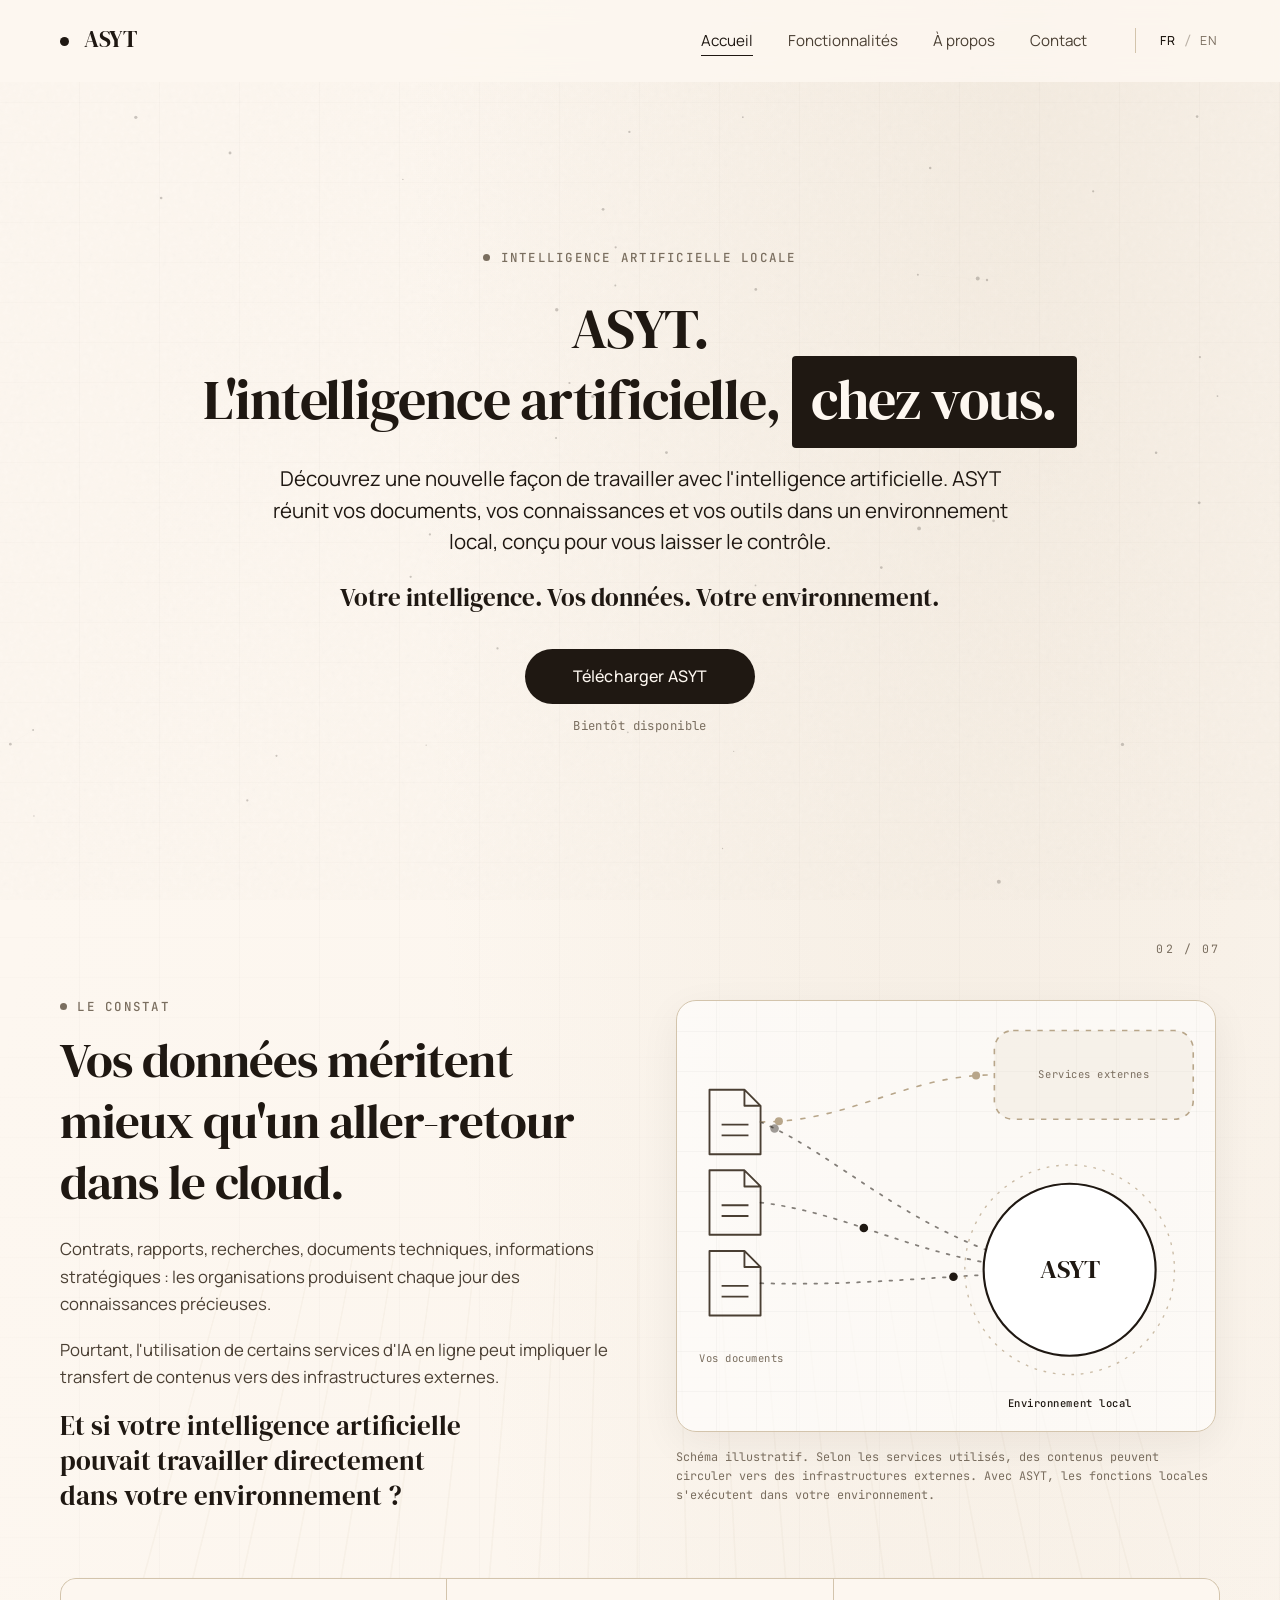
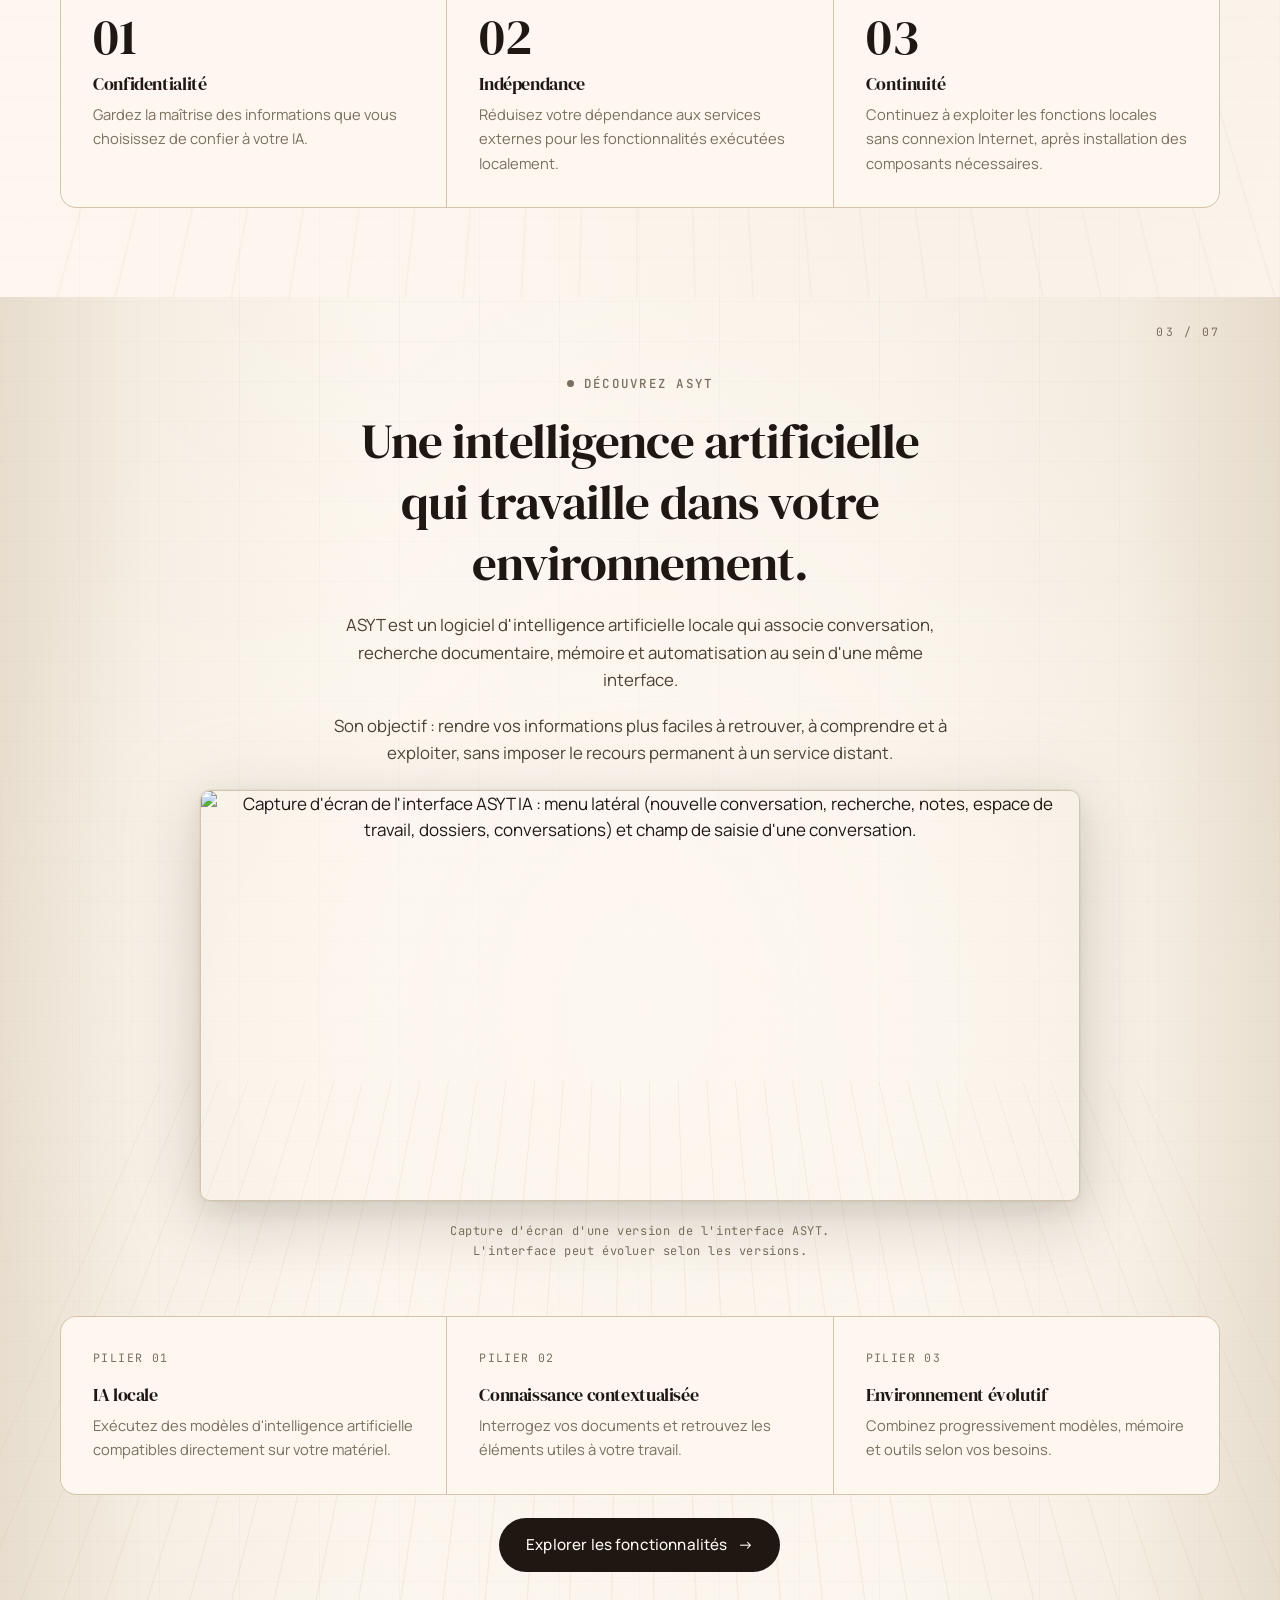
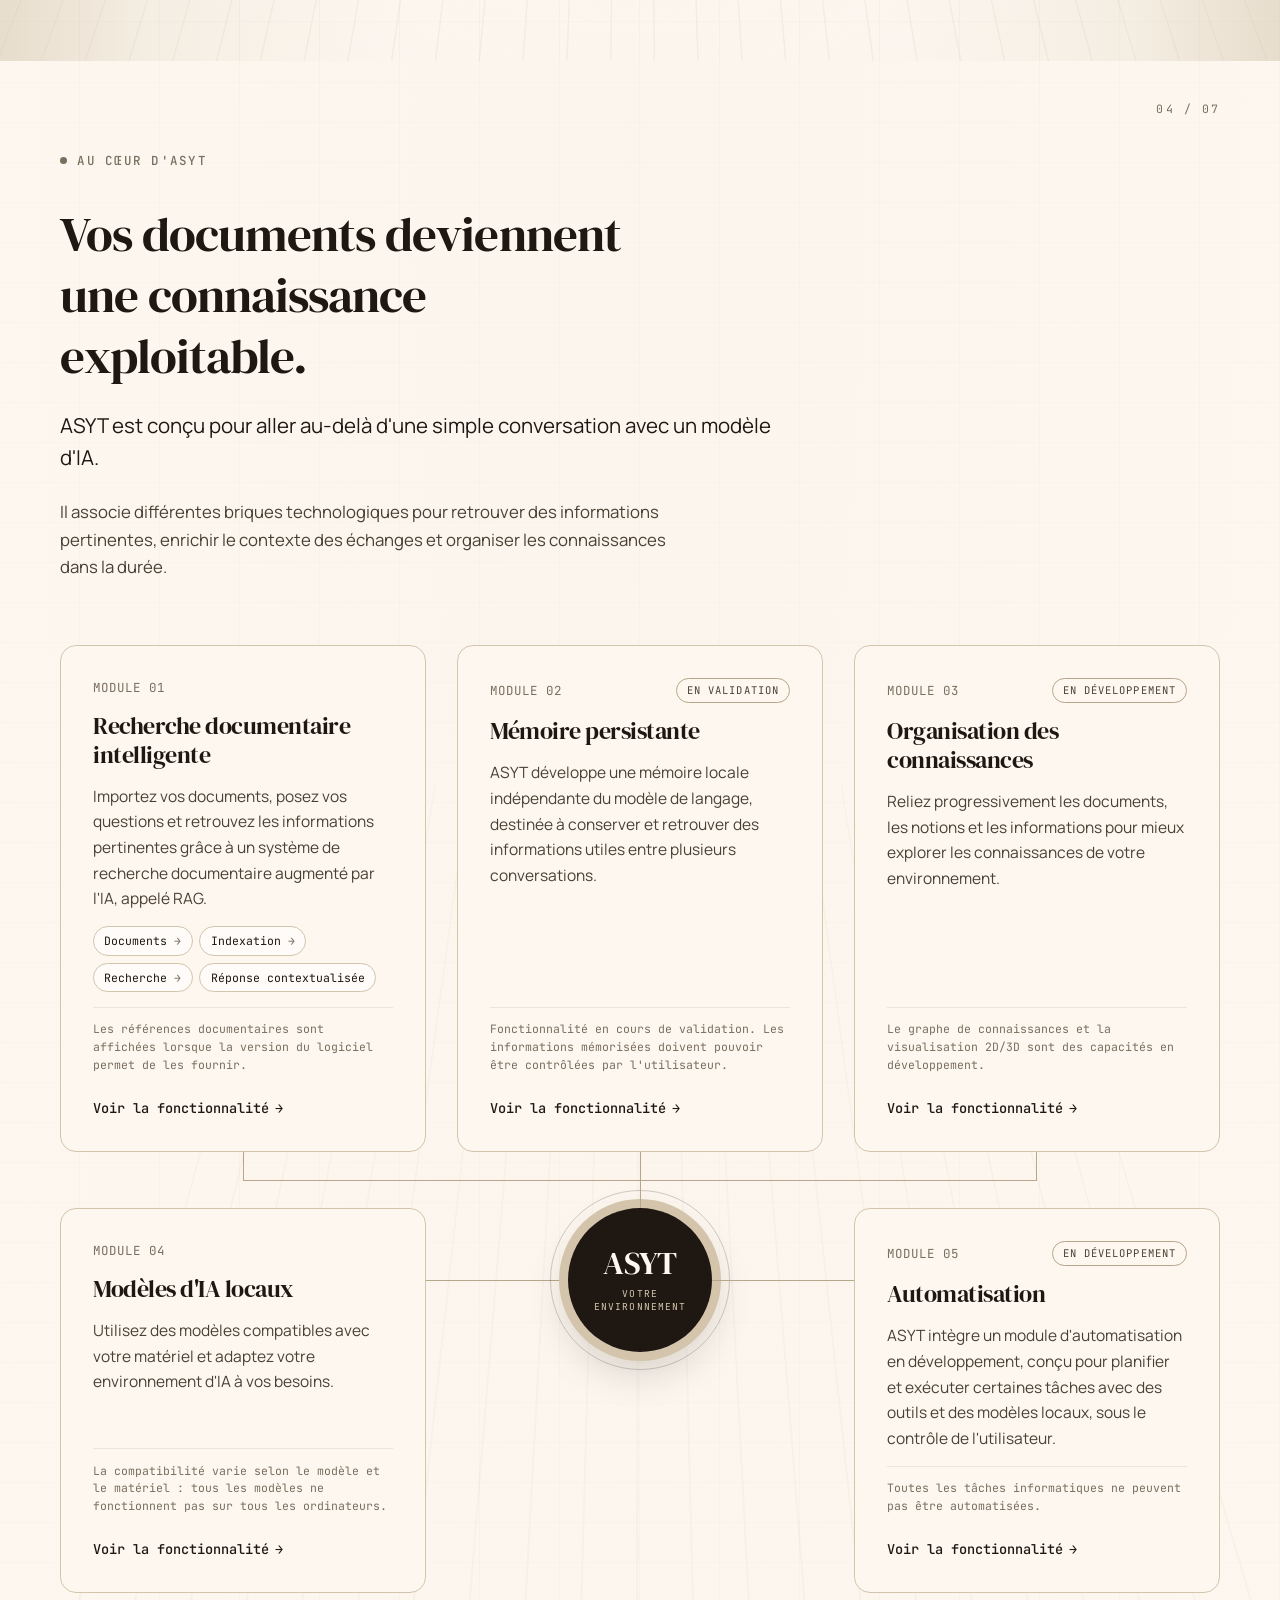
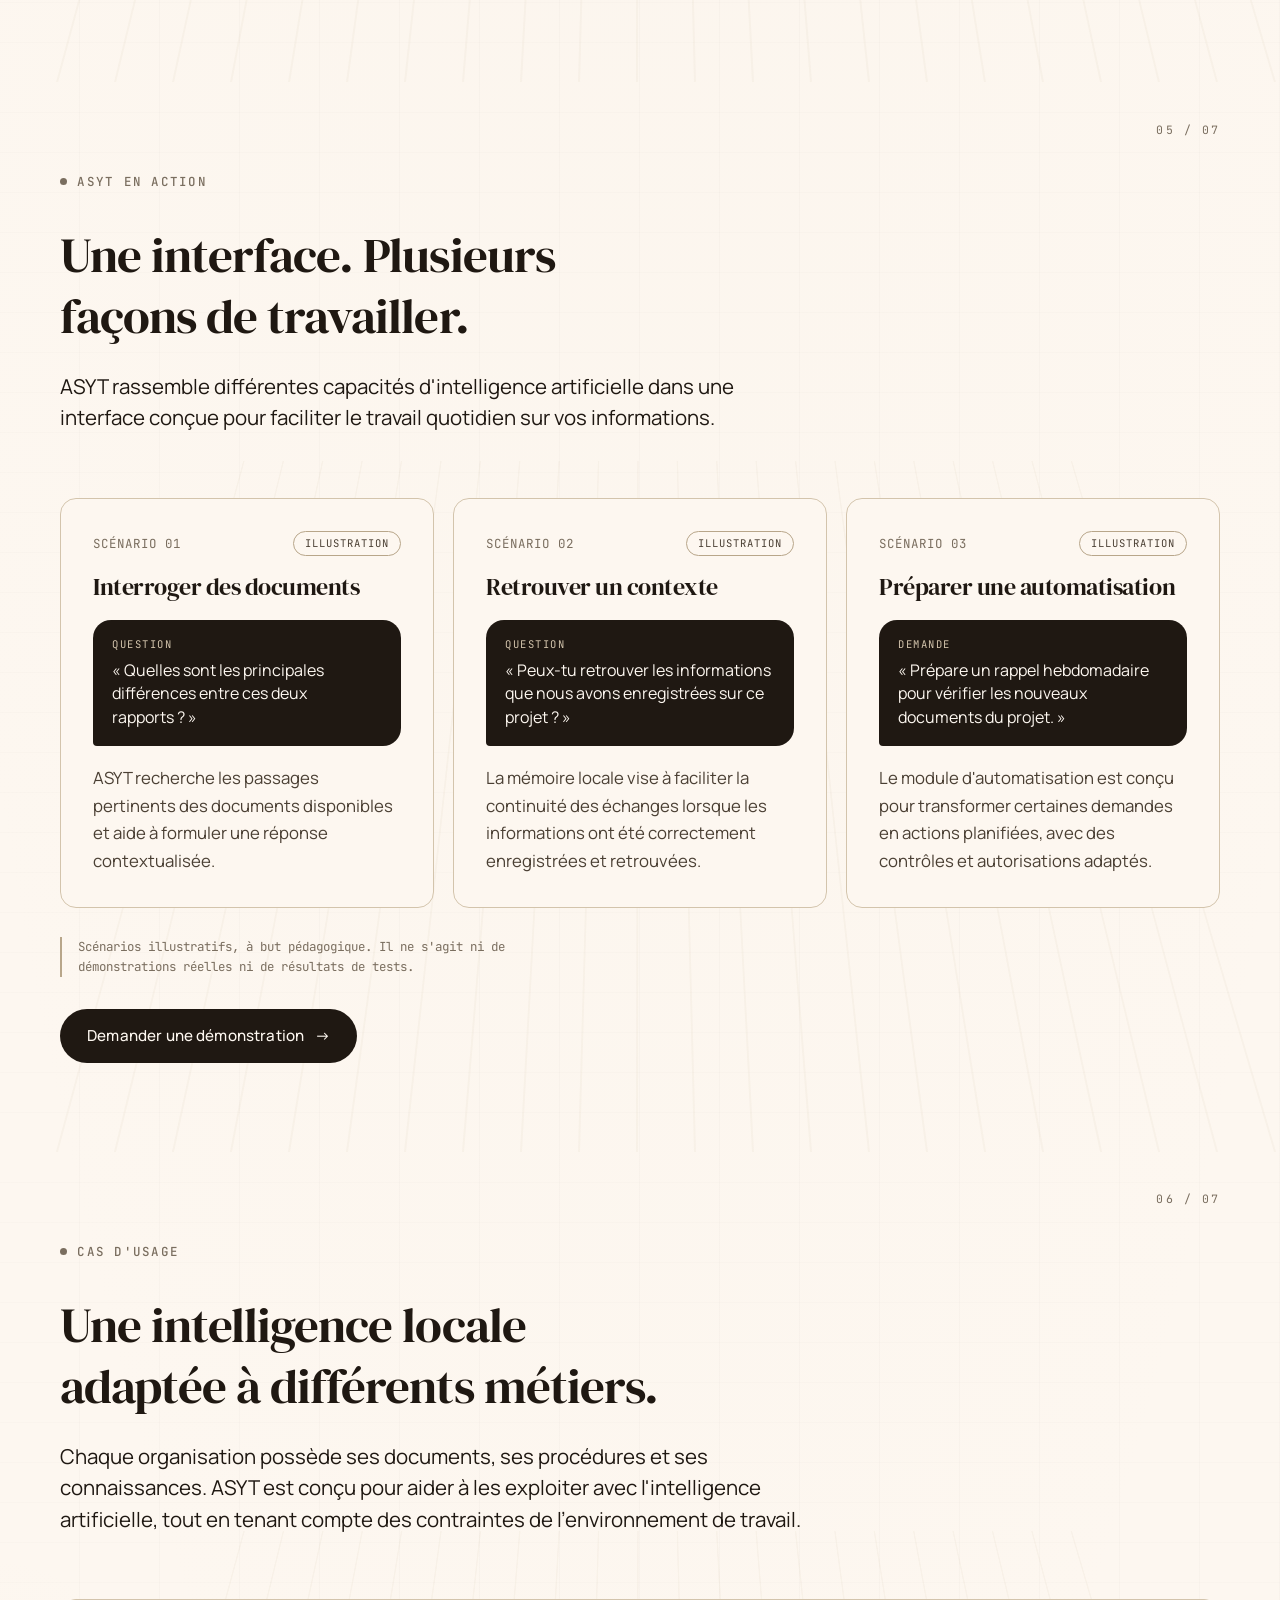
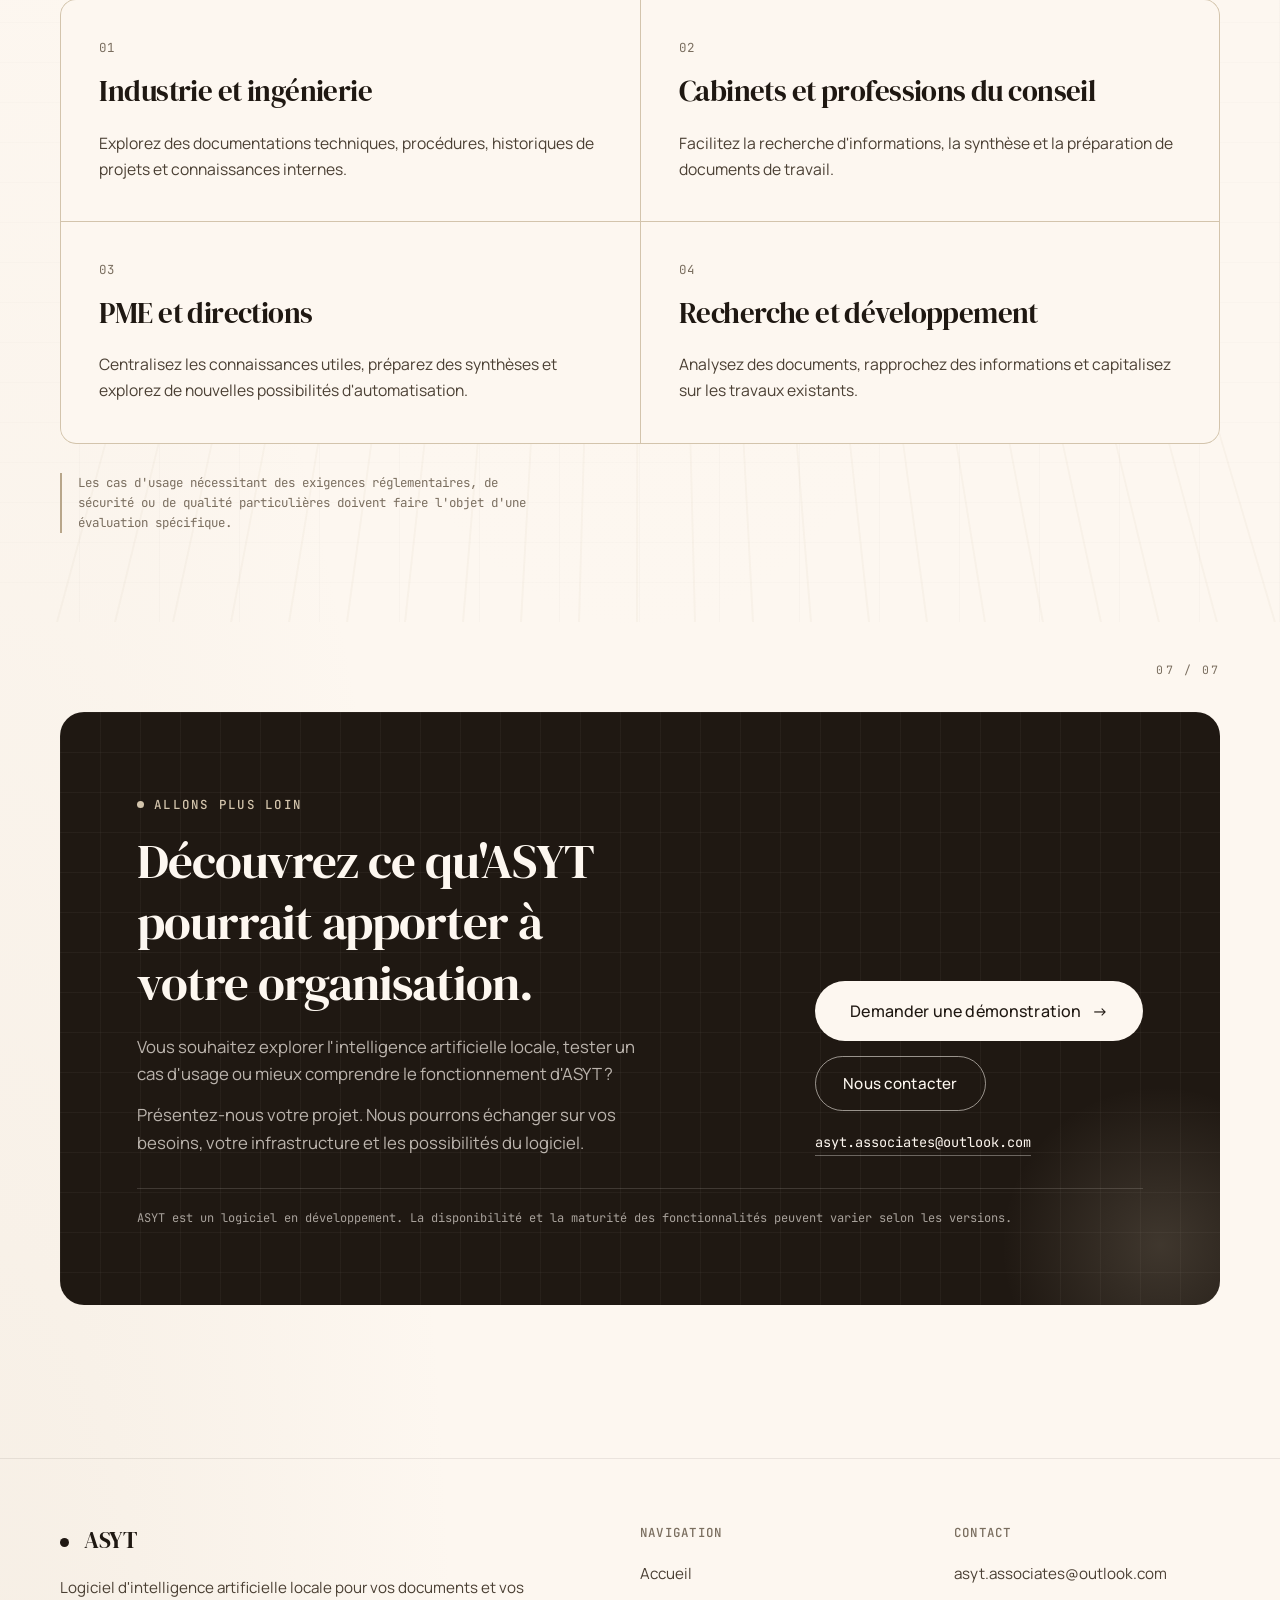
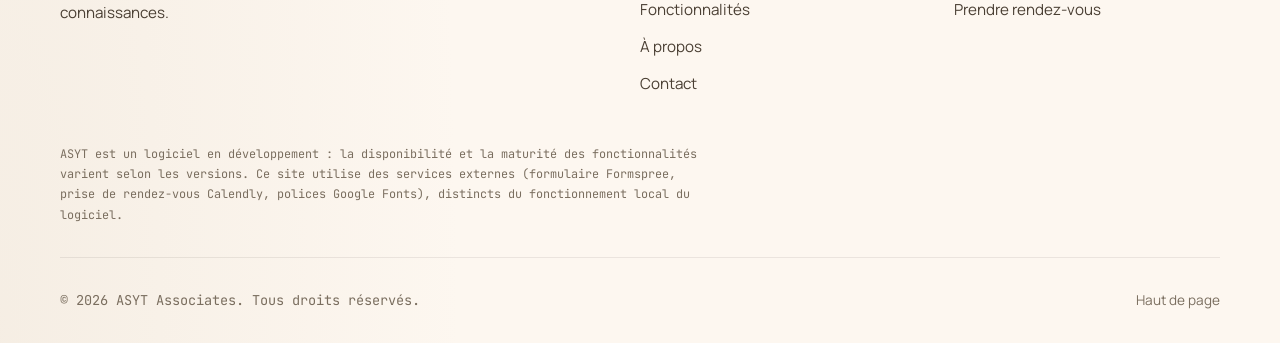
==== commit a874fe87: "Centrer la page d'accueil et retirer la FAQ (FR/EN)" ====
--- a/index.html
+++ b/index.html
@@ -125,7 +125,6 @@
       <a href="index.html" class="active" aria-current="page">Accueil</a>
       <a href="services.html">Fonctionnalités</a>
       <a href="a-propos.html">À propos</a>
-      <a href="faq.html">FAQ</a>
       <a href="contact.html">Contact</a>
       <div class="lang-switch">
         <a href="index.html" class="lang active" hreflang="fr" lang="fr" aria-label="Français" aria-current="true">FR</a>
@@ -142,10 +141,10 @@
 <main id="contenu" tabindex="-1">
 
   <!-- CHAPITRE 01 — INTRODUCTION -->
-  <section class="hero" id="introduction">
-    <div class="container">
-      <div class="hero-grid">
-        <div>
+  <section class="hero hero--centered" id="introduction">
+    <div class="container">
+      <div class="hero-grid hero-grid--centered">
+        <div class="hero-content">
           <span class="eyebrow rise rise-1">Intelligence artificielle locale</span>
           <h1>
             <span class="h1-step h1-step-1">ASYT.</span>
@@ -154,20 +153,11 @@
           <p class="lead hero-lead rise rise-late-1">Découvrez une nouvelle façon de travailler avec l'intelligence artificielle. ASYT réunit vos documents, vos connaissances et vos outils dans un environnement local, conçu pour vous laisser le contrôle.</p>
           <p class="hero-tagline rise rise-late-2">Votre intelligence. Vos données. Votre environnement.</p>
           <div class="hero-actions rise rise-late-3">
-            <a href="#decouvrir" class="btn btn-primary">
-              Découvrir ASYT
-              <span class="arrow" aria-hidden="true">→</span>
-            </a>
-            <a href="contact.html?sujet=demonstration#formulaire" class="btn btn-ghost">Demander une démonstration</a>
-          </div>
-        </div>
-        <div class="hero-side">
-          <div class="hero-mark">
-            <img src="asyt-logo.png" alt="ASYT Associates" class="hero-logo" width="1080" height="1080">
-          </div>
-        </div>
-      </div>
-    </div>
+            <button class="btn btn-primary btn-download" type="button" disabled title="Téléchargement bientôt disponible">Télécharger ASYT</button>
+            <p class="download-note">Bientôt disponible</p>
+          </div>
+        </div>
+      </div>   </div>
   </section>
 
   <!-- CHAPITRE 02 — LE CONSTAT -->
@@ -477,7 +467,6 @@
           <li><a href="index.html">Accueil</a></li>
           <li><a href="services.html">Fonctionnalités</a></li>
           <li><a href="a-propos.html">À propos</a></li>
-          <li><a href="faq.html">FAQ</a></li>
           <li><a href="contact.html">Contact</a></li>
         </ul>
       </div>
--- a/styles.css
+++ b/styles.css
@@ -2015,3 +2015,75 @@
   html { scroll-behavior: auto; }
   .flow-line-ext, .flow-line-loc, .flow-ring-outer, .hub-core-node::after { animation: none; }
 }
+
+
+/* ---------- Accueil centré (FR / EN) ---------- */
+.hero.hero--centered {
+  min-height: calc(100svh - 80px);
+  display: flex;
+  align-items: center;
+  padding: clamp(3.5rem, 7vw, 6rem) 0;
+}
+.hero-grid.hero-grid--centered {
+  display: block;
+  max-width: 960px;
+  margin-inline: auto;
+  text-align: center;
+}
+.hero-grid--centered .hero-content {
+  display: flex;
+  flex-direction: column;
+  align-items: center;
+}
+.hero-grid--centered .hero-content h1 {
+  width: 100%;
+  font-size: clamp(2.4rem, 4.4vw, 4.1rem);
+  line-height: 1.25;
+  margin-top: 1.7rem;
+  margin-bottom: 1.75rem;
+}
+.hero-grid--centered .hero-lead {
+  max-width: 62ch;
+  margin-inline: auto;
+}
+.hero-grid--centered .hero-tagline { margin-inline: auto; }
+.hero-grid--centered .hero-actions {
+  justify-content: center;
+  align-items: center;
+  flex-direction: column;
+  gap: 0.7rem;
+  margin-top: 2.2rem;
+}
+.hero-grid--centered .hero-actions .btn-download {
+  min-width: 230px;
+  width: auto;
+  justify-content: center;
+  opacity: 1;
+  cursor: not-allowed;
+}
+.hero-grid--centered .btn-download:disabled:hover {
+  background: var(--ink);
+  transform: none;
+}
+.hero-grid--centered .btn-download:disabled::before { display: none; }
+.hero-grid--centered .download-note {
+  margin: 0;
+  font-family: var(--mono);
+  font-size: 0.77rem;
+  letter-spacing: 0.035em;
+  color: var(--ink-muted);
+}
+@media (max-width: 760px) {
+  .hero.hero--centered {
+    min-height: calc(100svh - 72px);
+    padding: 3.5rem 0 4.5rem;
+  }
+  .hero-grid--centered .hero-content h1 {
+    font-size: clamp(2rem, 7.2vw, 3.1rem);
+    line-height: 1.25;
+  }
+  .hero-grid--centered .hero-actions .btn-download {
+    max-width: 100%;
+    width: min(100%, 280px);
+  }
+}
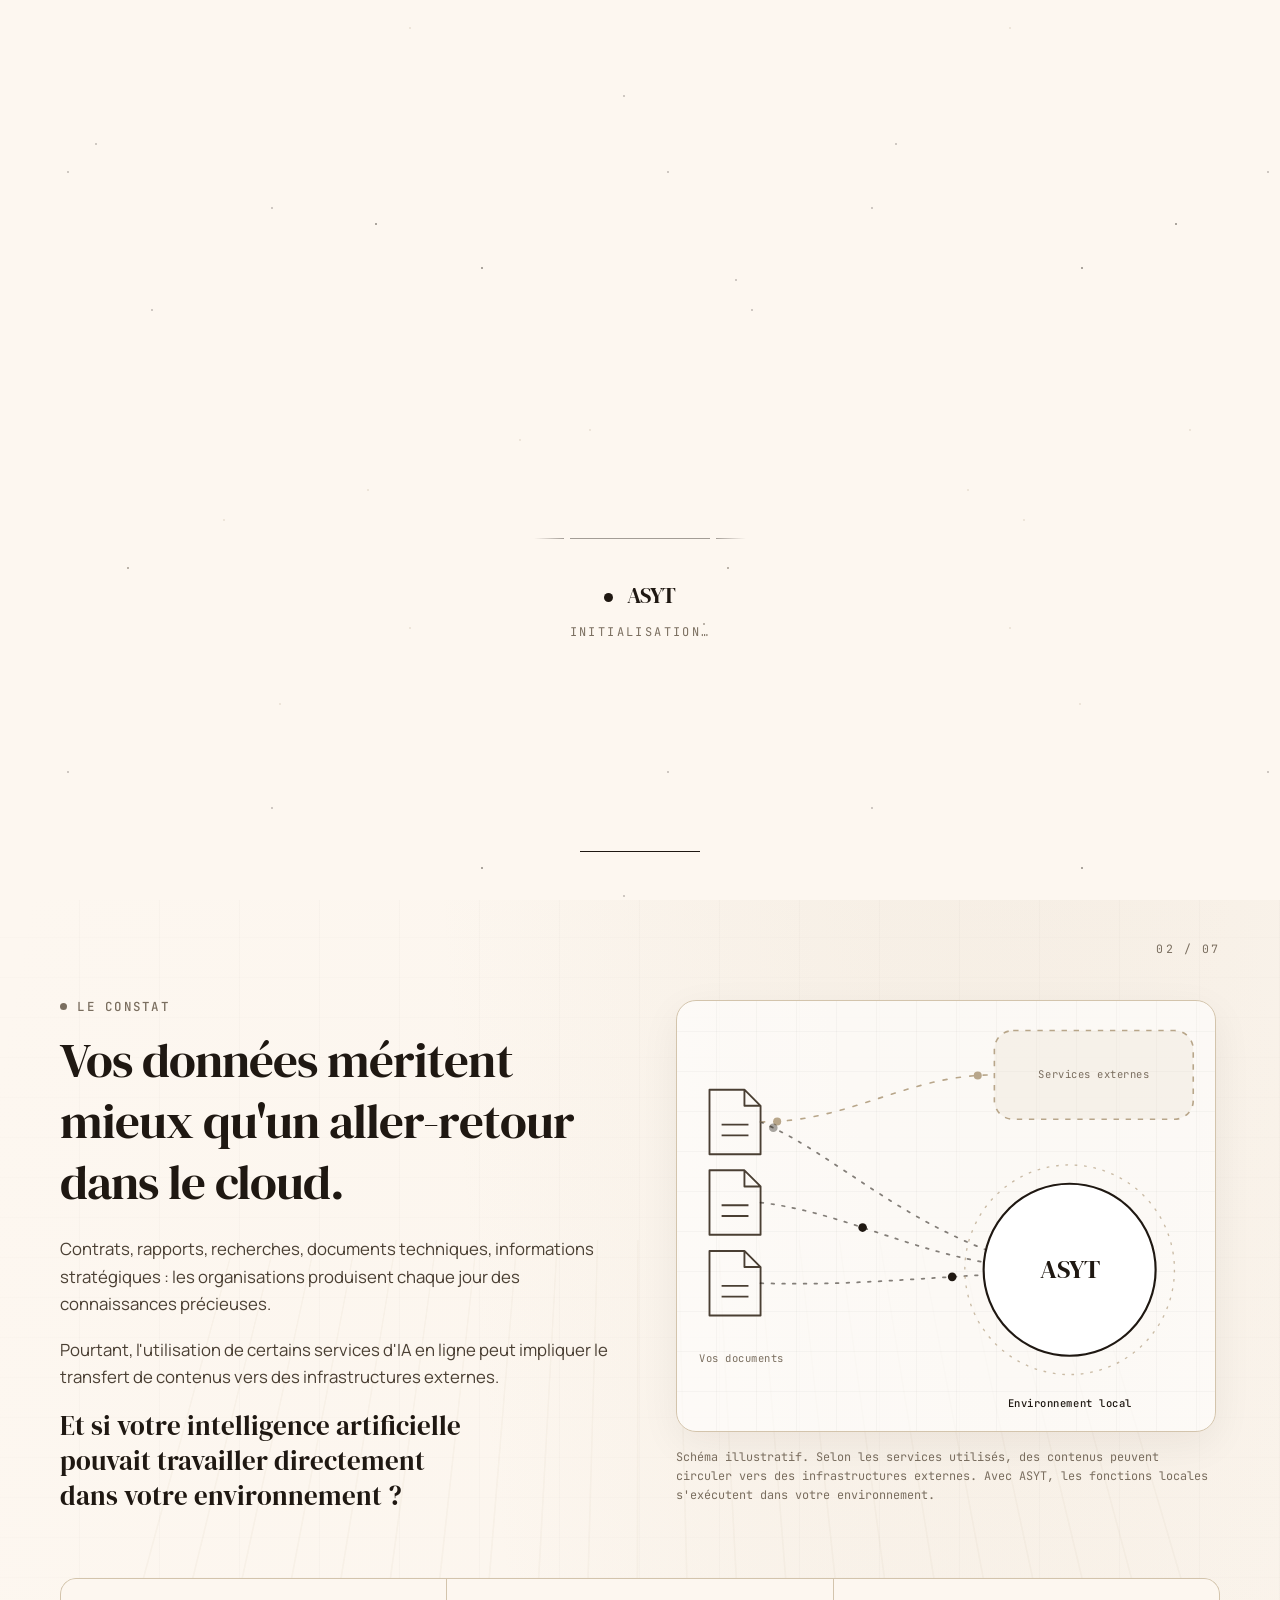
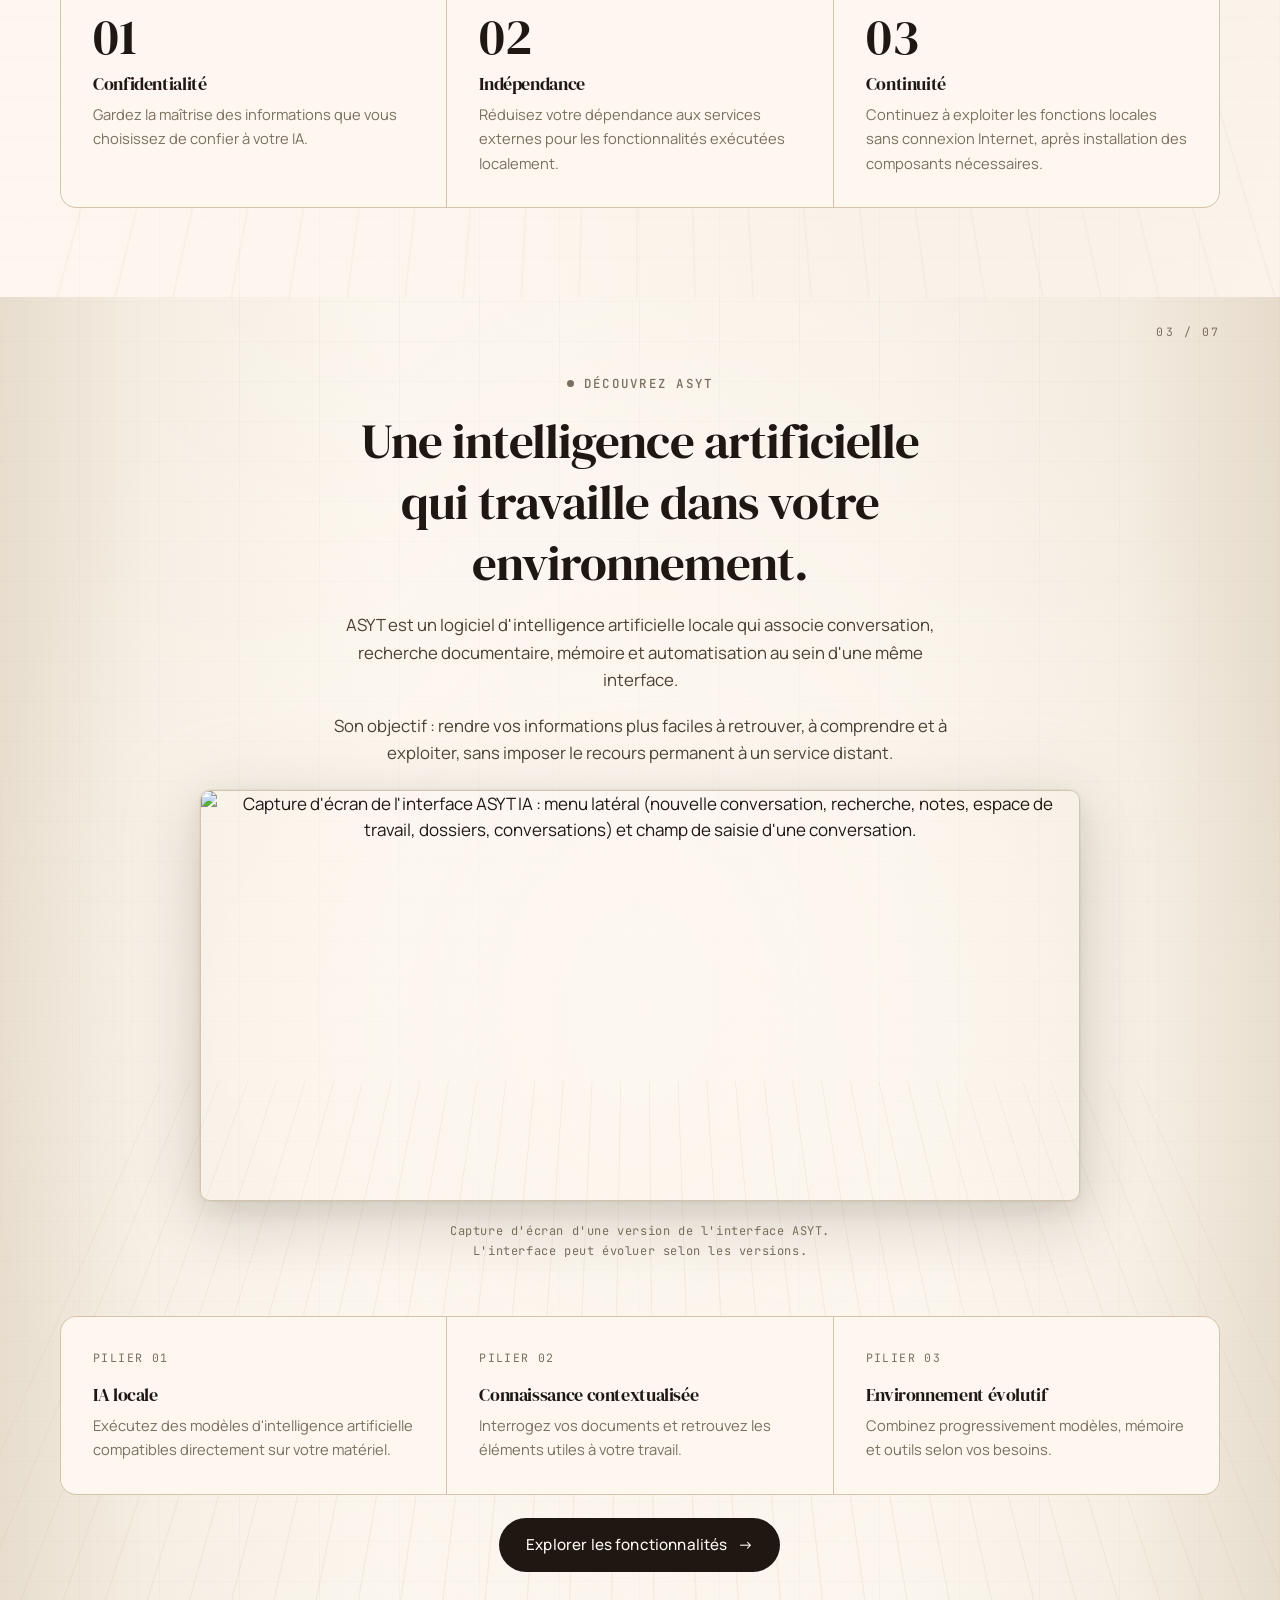
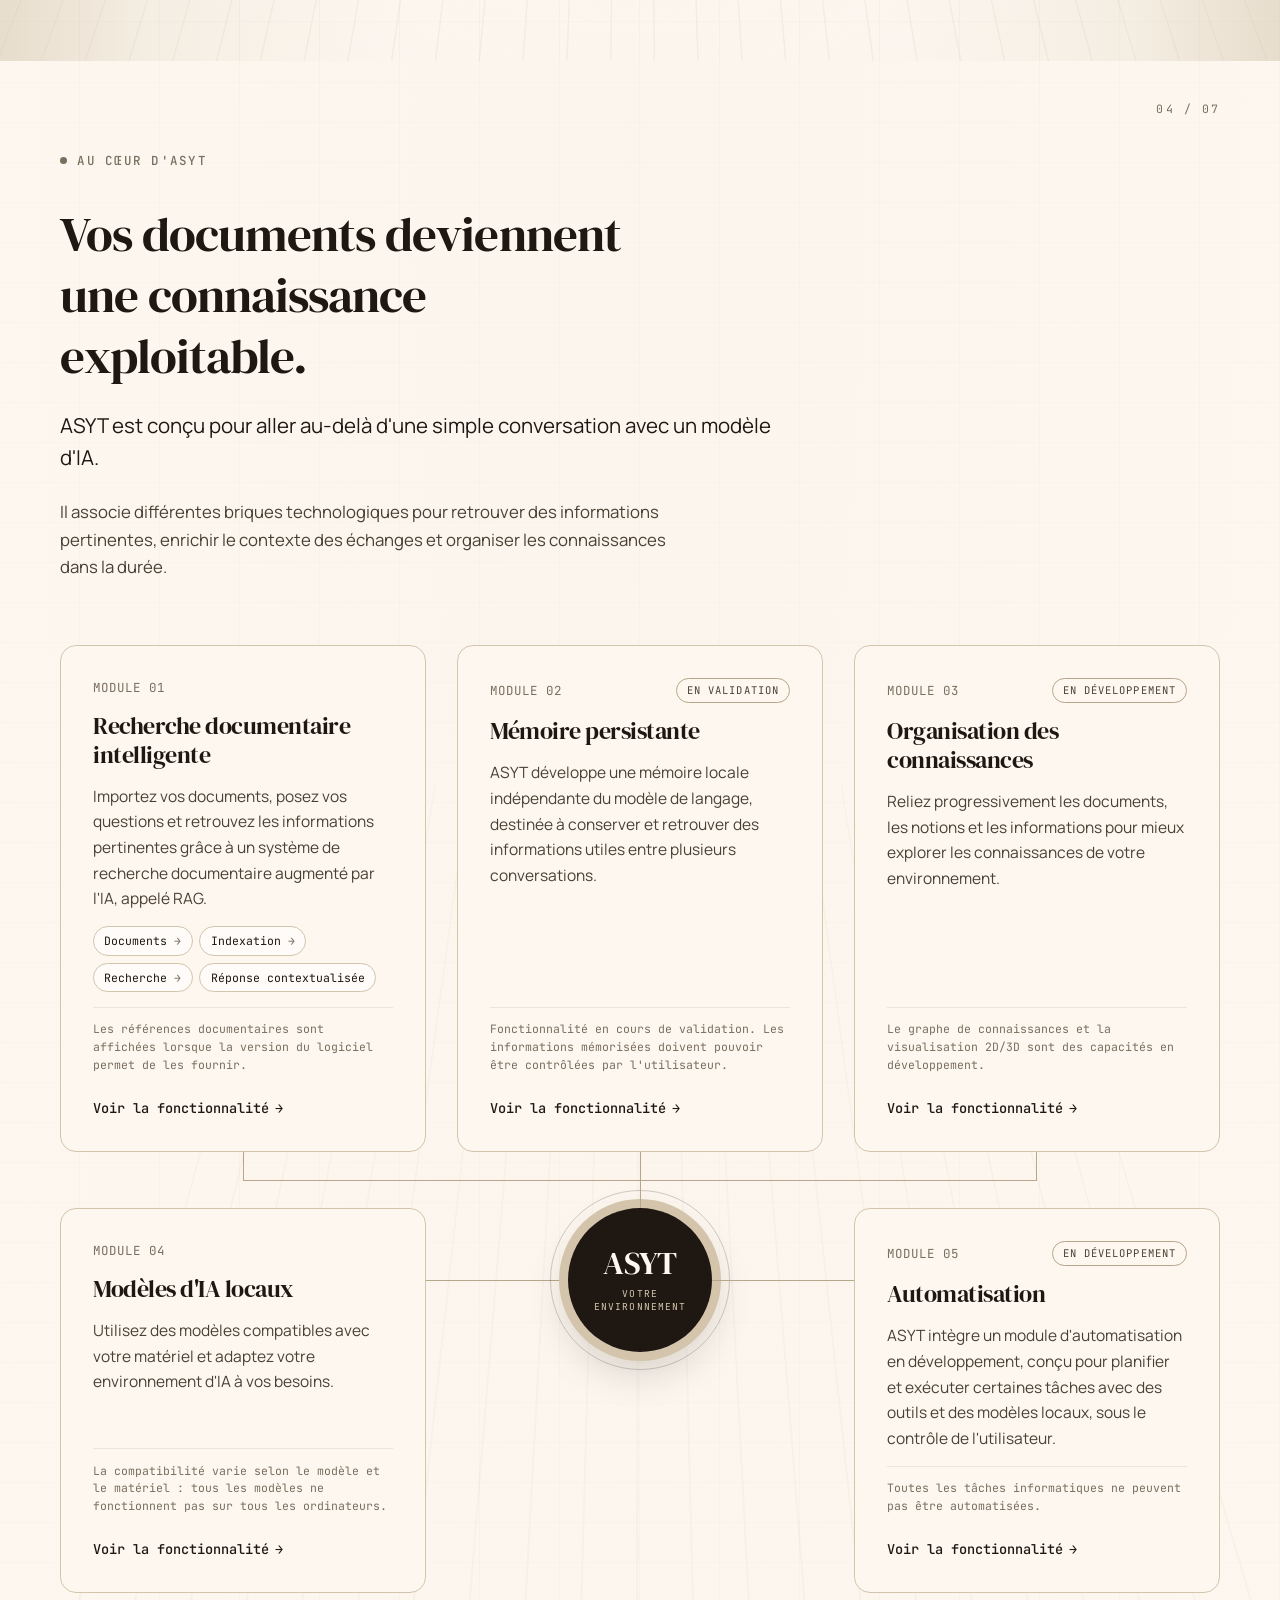
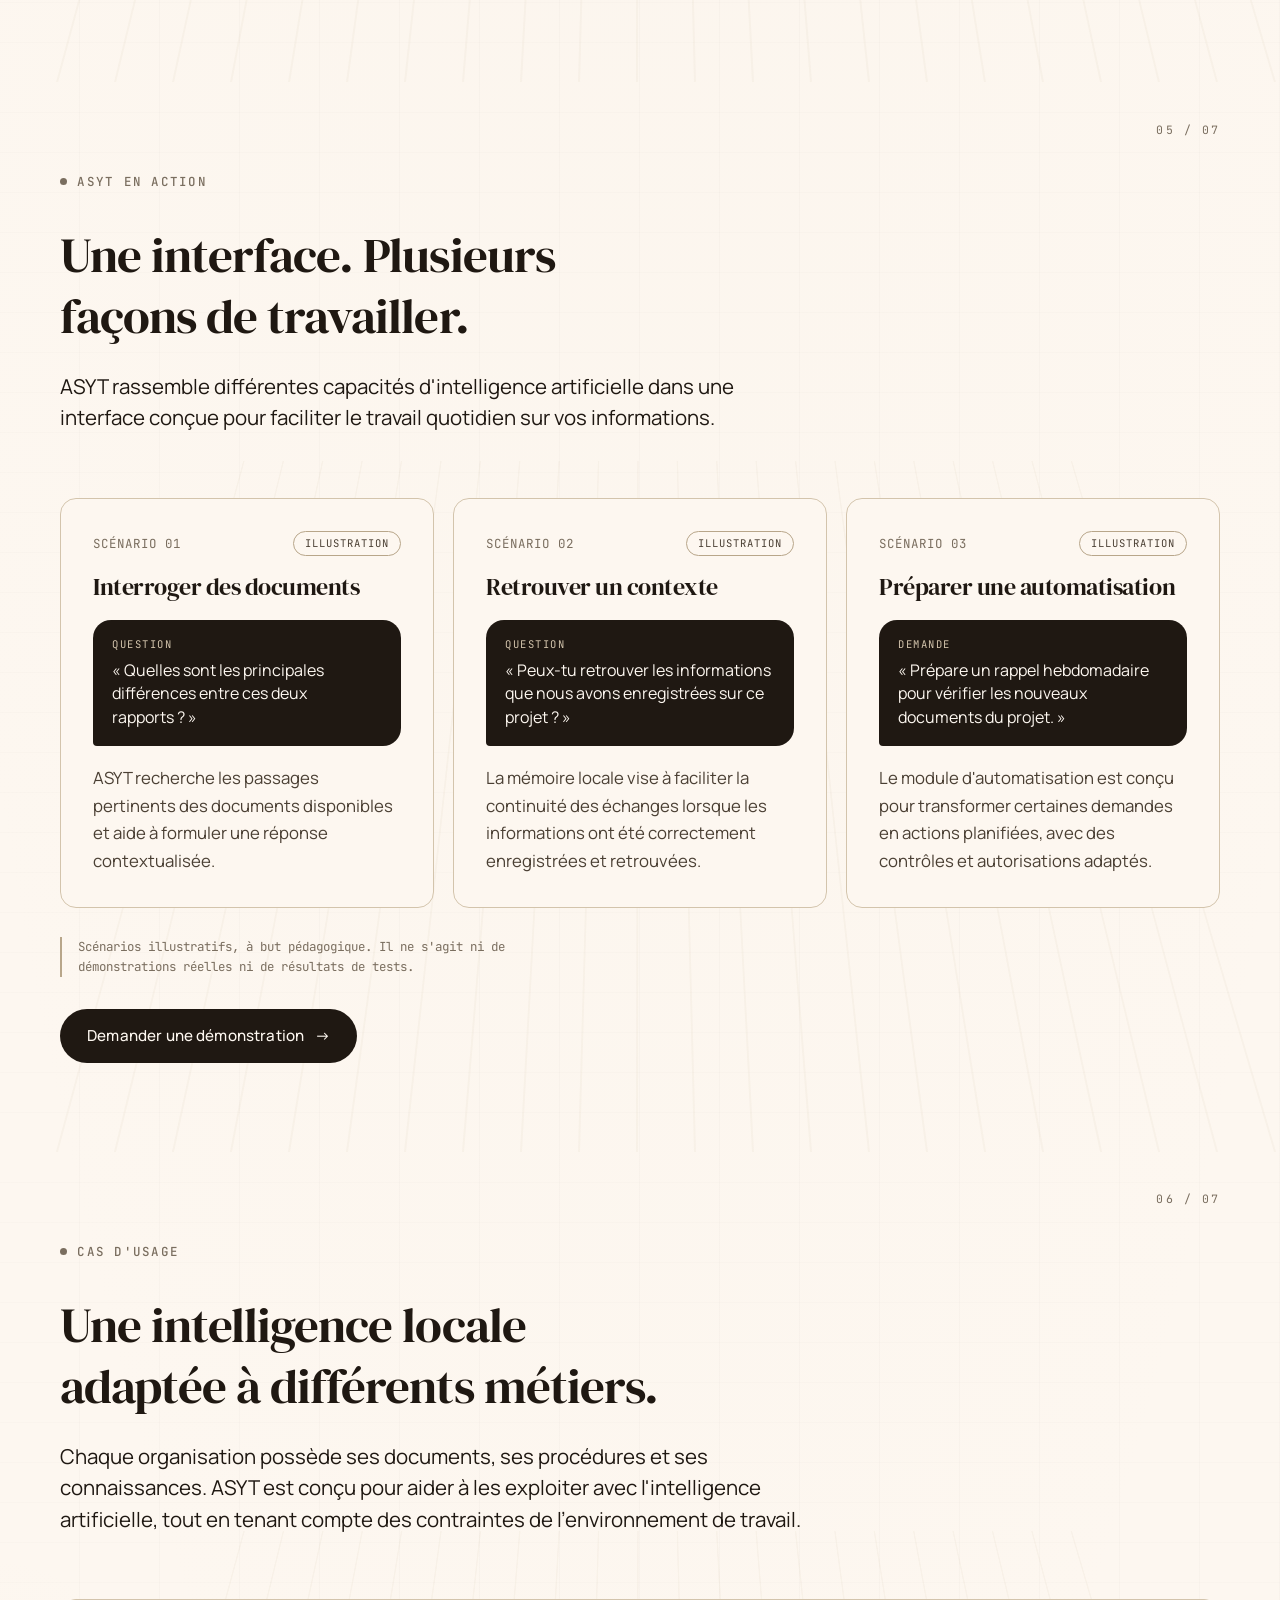
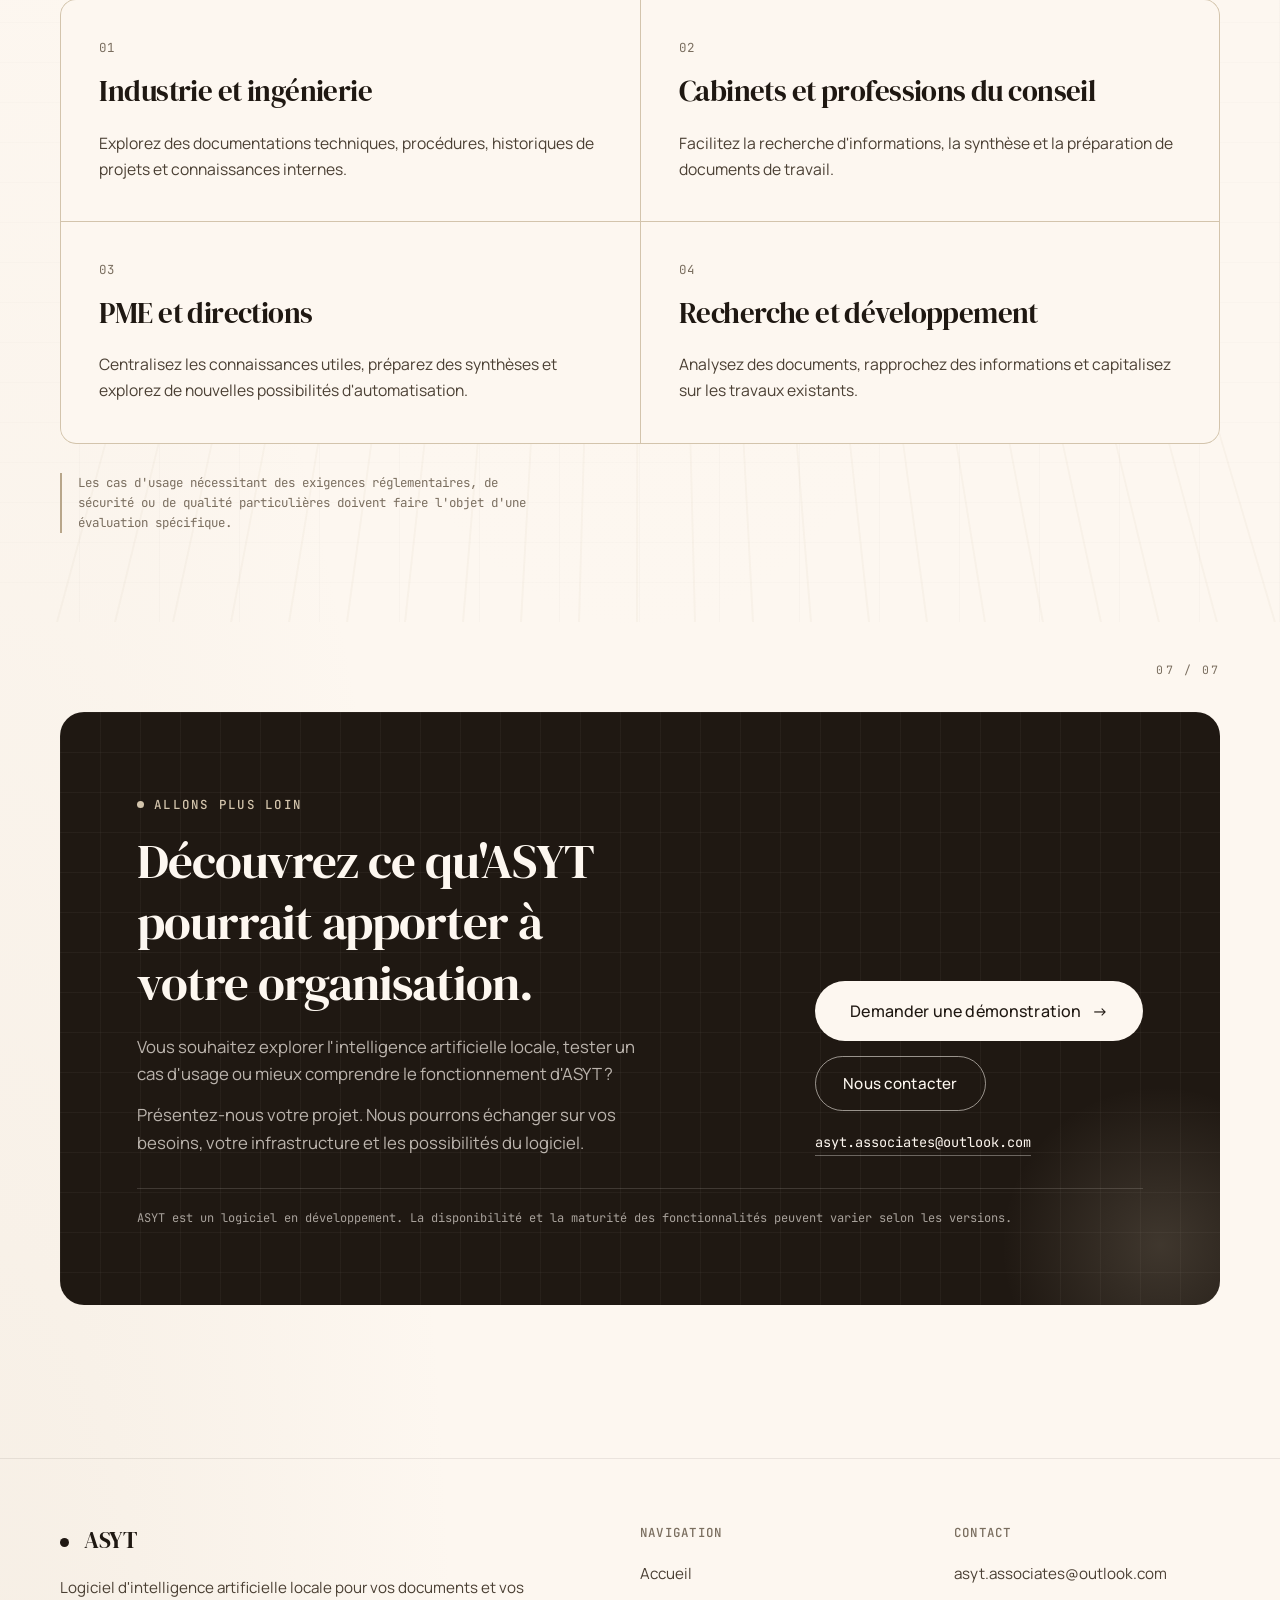
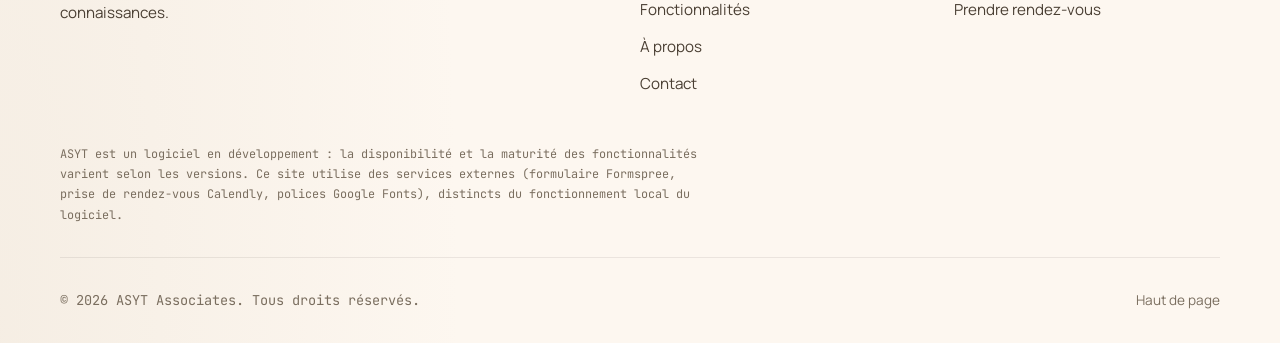
==== commit ded9d14e: "Recentrer précisément l’accueil et raccourcir le texte (FR/EN)" ====
--- a/index.html
+++ b/index.html
@@ -150,14 +150,15 @@
             <span class="h1-step h1-step-1">ASYT.</span>
             <span class="h1-step h1-step-2">L'intelligence artificielle, <span class="highlight">chez&nbsp;vous.</span></span>
           </h1>
-          <p class="lead hero-lead rise rise-late-1">Découvrez une nouvelle façon de travailler avec l'intelligence artificielle. ASYT réunit vos documents, vos connaissances et vos outils dans un environnement local, conçu pour vous laisser le contrôle.</p>
+          <p class="lead hero-lead rise rise-late-1">Découvrez une nouvelle façon de travailler avec l'intelligence artificielle.</p>
           <p class="hero-tagline rise rise-late-2">Votre intelligence. Vos données. Votre environnement.</p>
           <div class="hero-actions rise rise-late-3">
             <button class="btn btn-primary btn-download" type="button" disabled title="Téléchargement bientôt disponible">Télécharger ASYT</button>
             <p class="download-note">Bientôt disponible</p>
           </div>
         </div>
-      </div>   </div>
+      </div>
+    </div>
   </section>
 
   <!-- CHAPITRE 02 — LE CONSTAT -->
--- a/styles.css
+++ b/styles.css
@@ -2020,12 +2020,18 @@
 /* ---------- Accueil centré (FR / EN) ---------- */
 .hero.hero--centered {
   min-height: calc(100svh - 80px);
-  display: flex;
-  align-items: center;
-  padding: clamp(3.5rem, 7vw, 6rem) 0;
+  display: grid;
+  place-items: center;
+  padding: clamp(2.5rem, 5vw, 5rem) 0;
+}
+.hero.hero--centered > .container {
+  width: 100%;
 }
 .hero-grid.hero-grid--centered {
-  display: block;
+  display: grid;
+  grid-template-columns: minmax(0, 1fr);
+  place-items: center;
+  width: 100%;
   max-width: 960px;
   margin-inline: auto;
   text-align: center;
@@ -2034,6 +2040,10 @@
   display: flex;
   flex-direction: column;
   align-items: center;
+  width: 100%;
+  max-width: 880px;
+  margin-inline: auto;
+  text-align: center;
 }
 .hero-grid--centered .hero-content h1 {
   width: 100%;
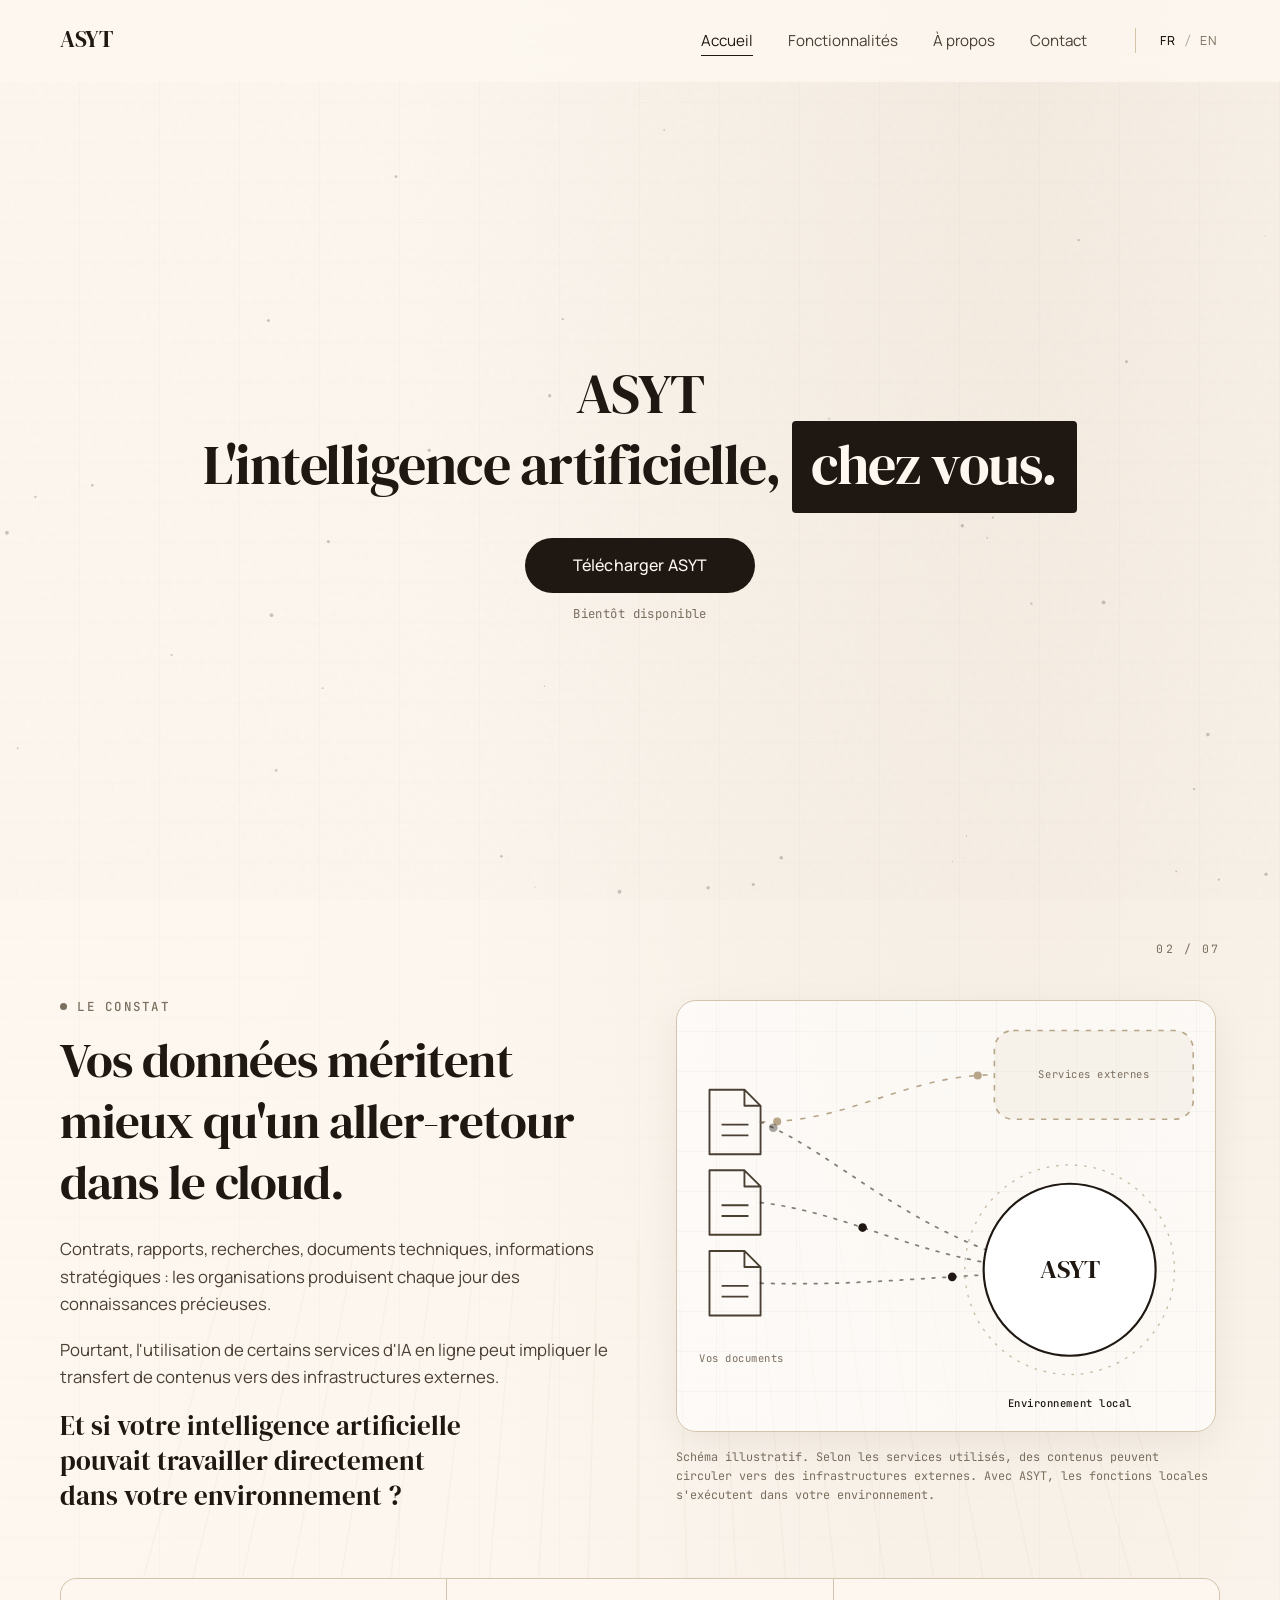
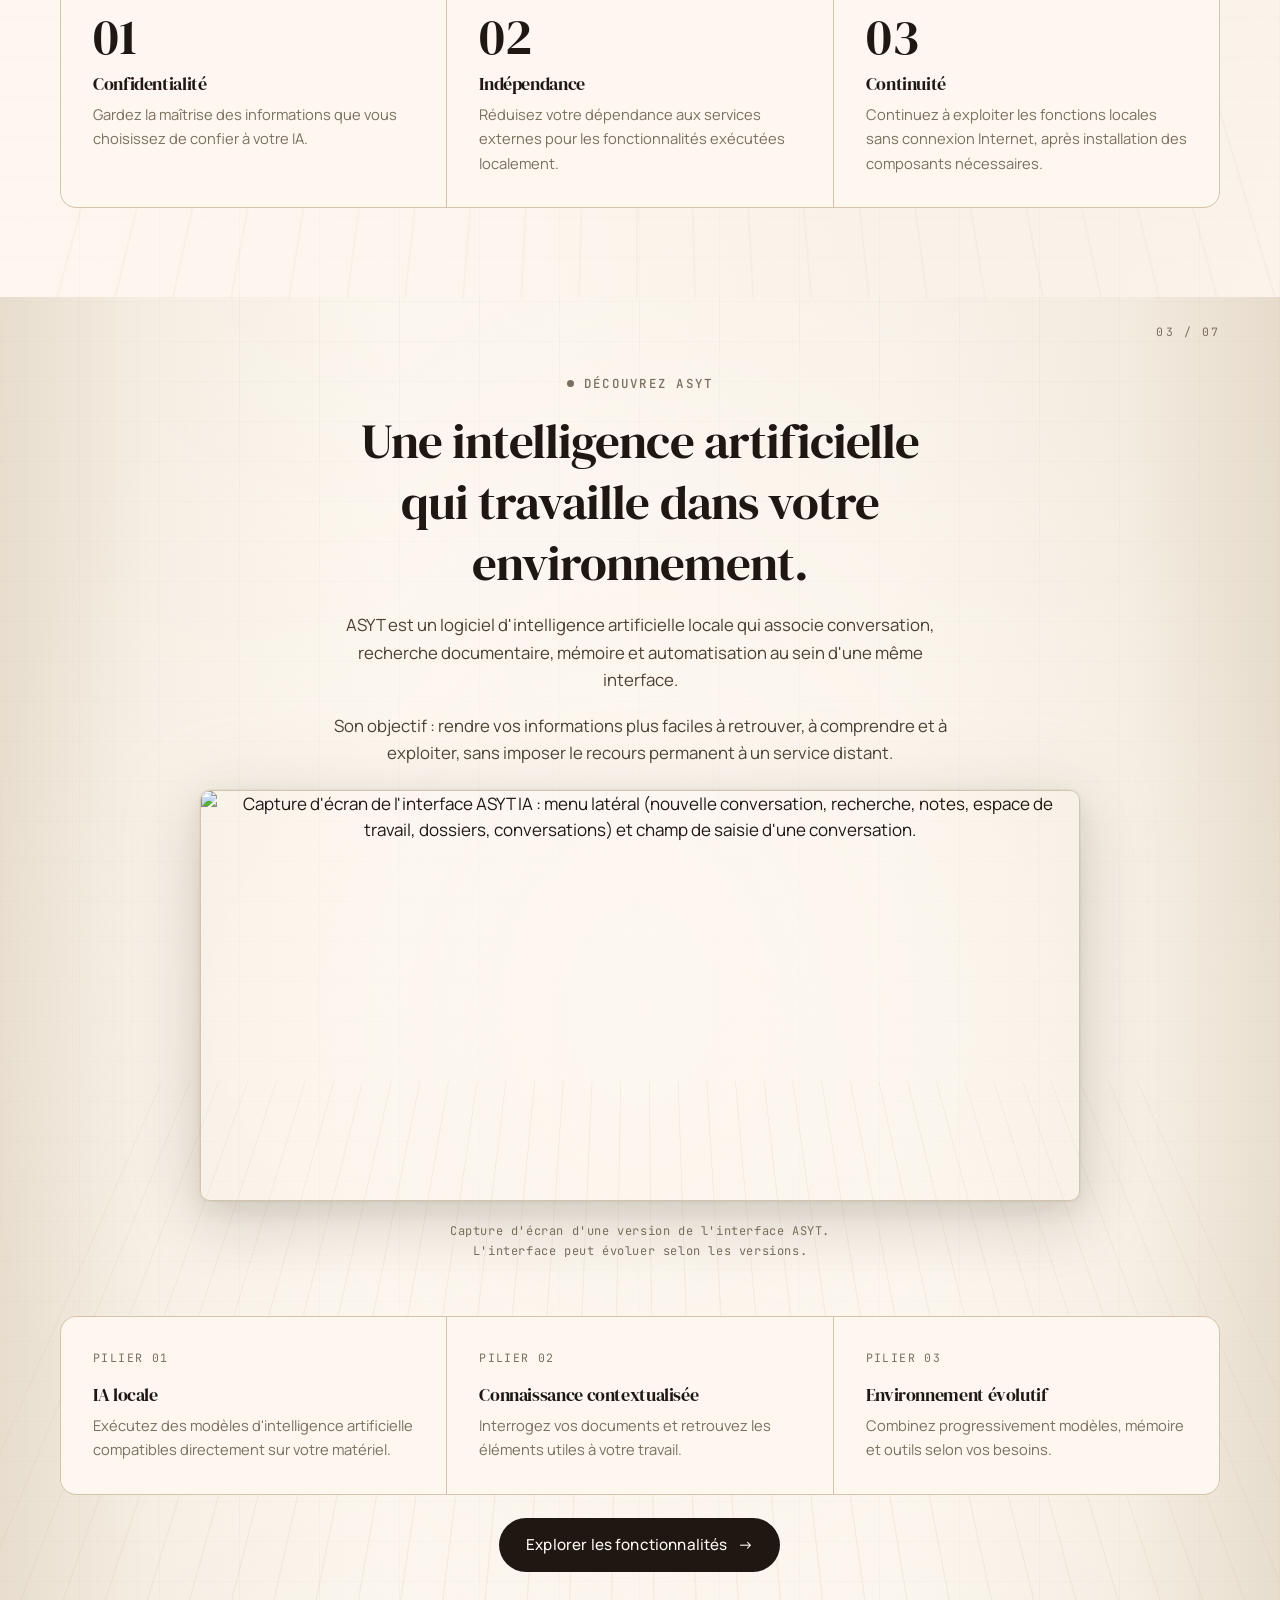
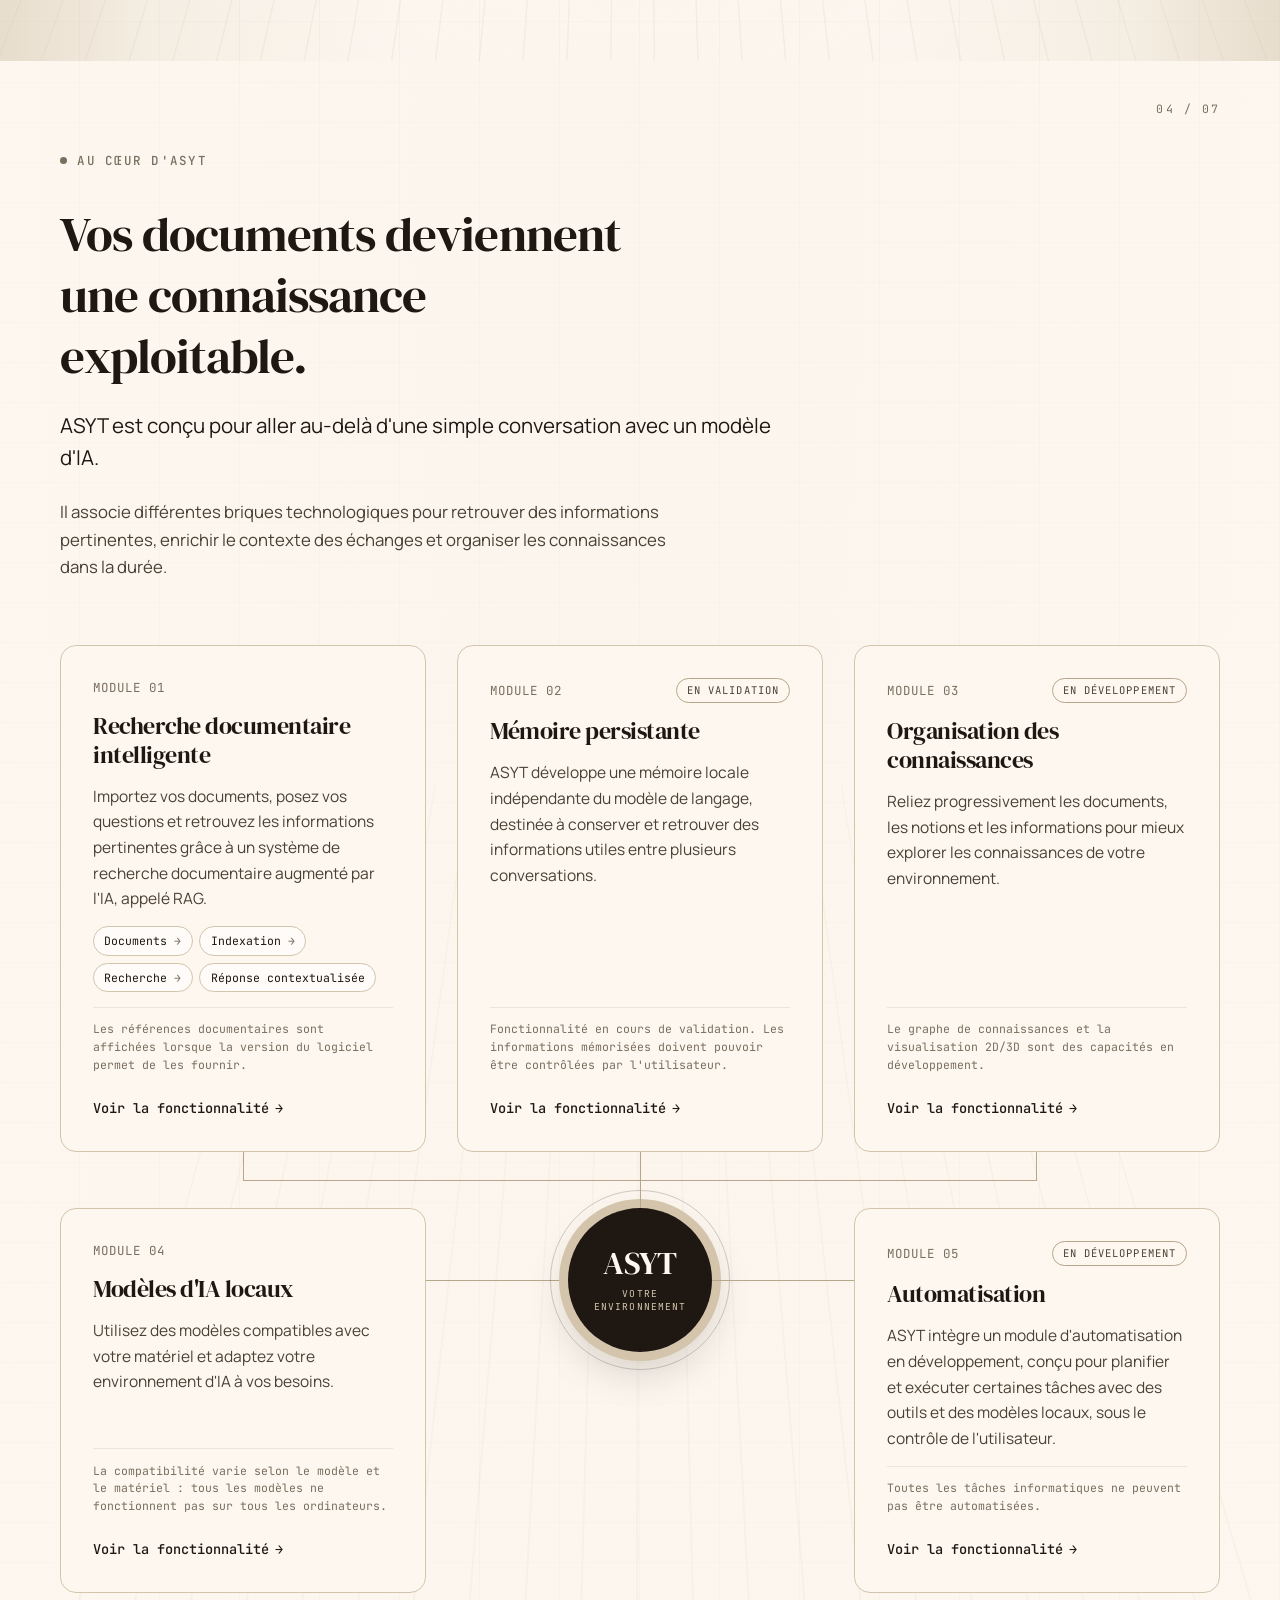
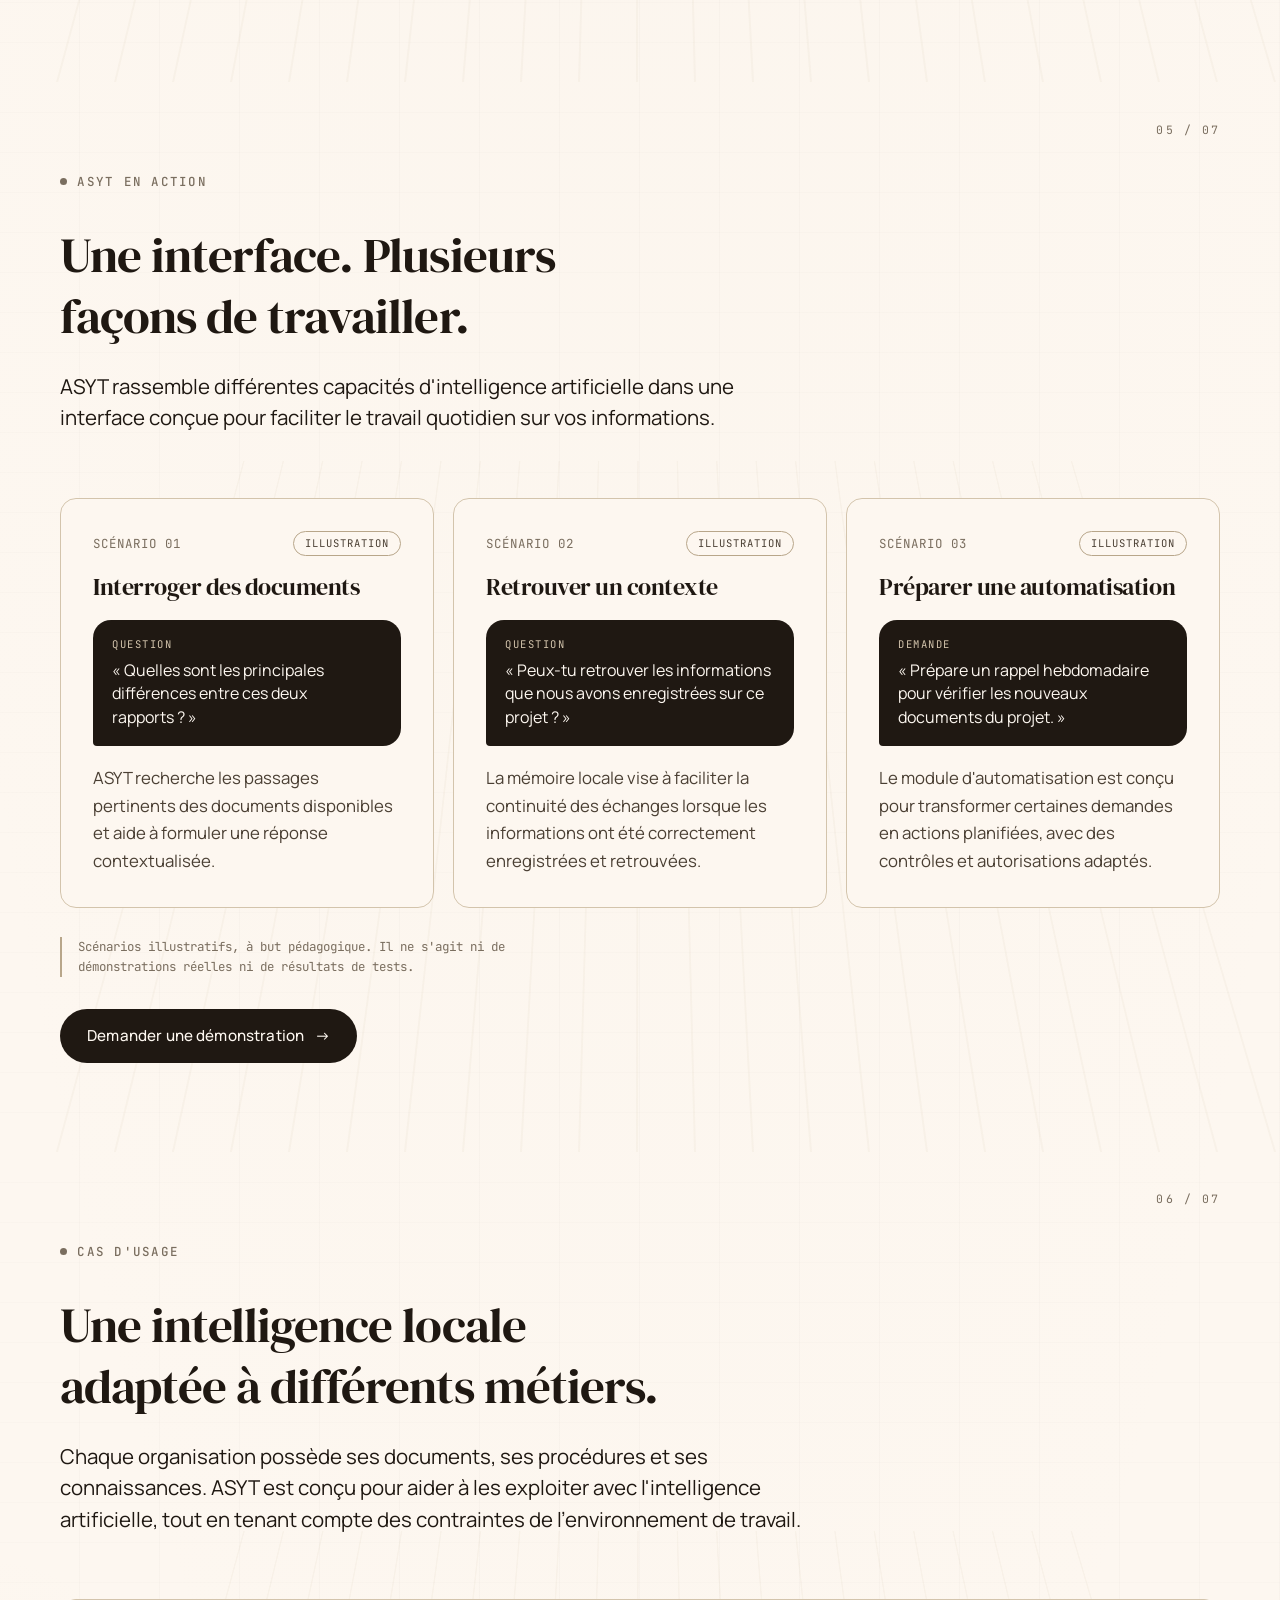
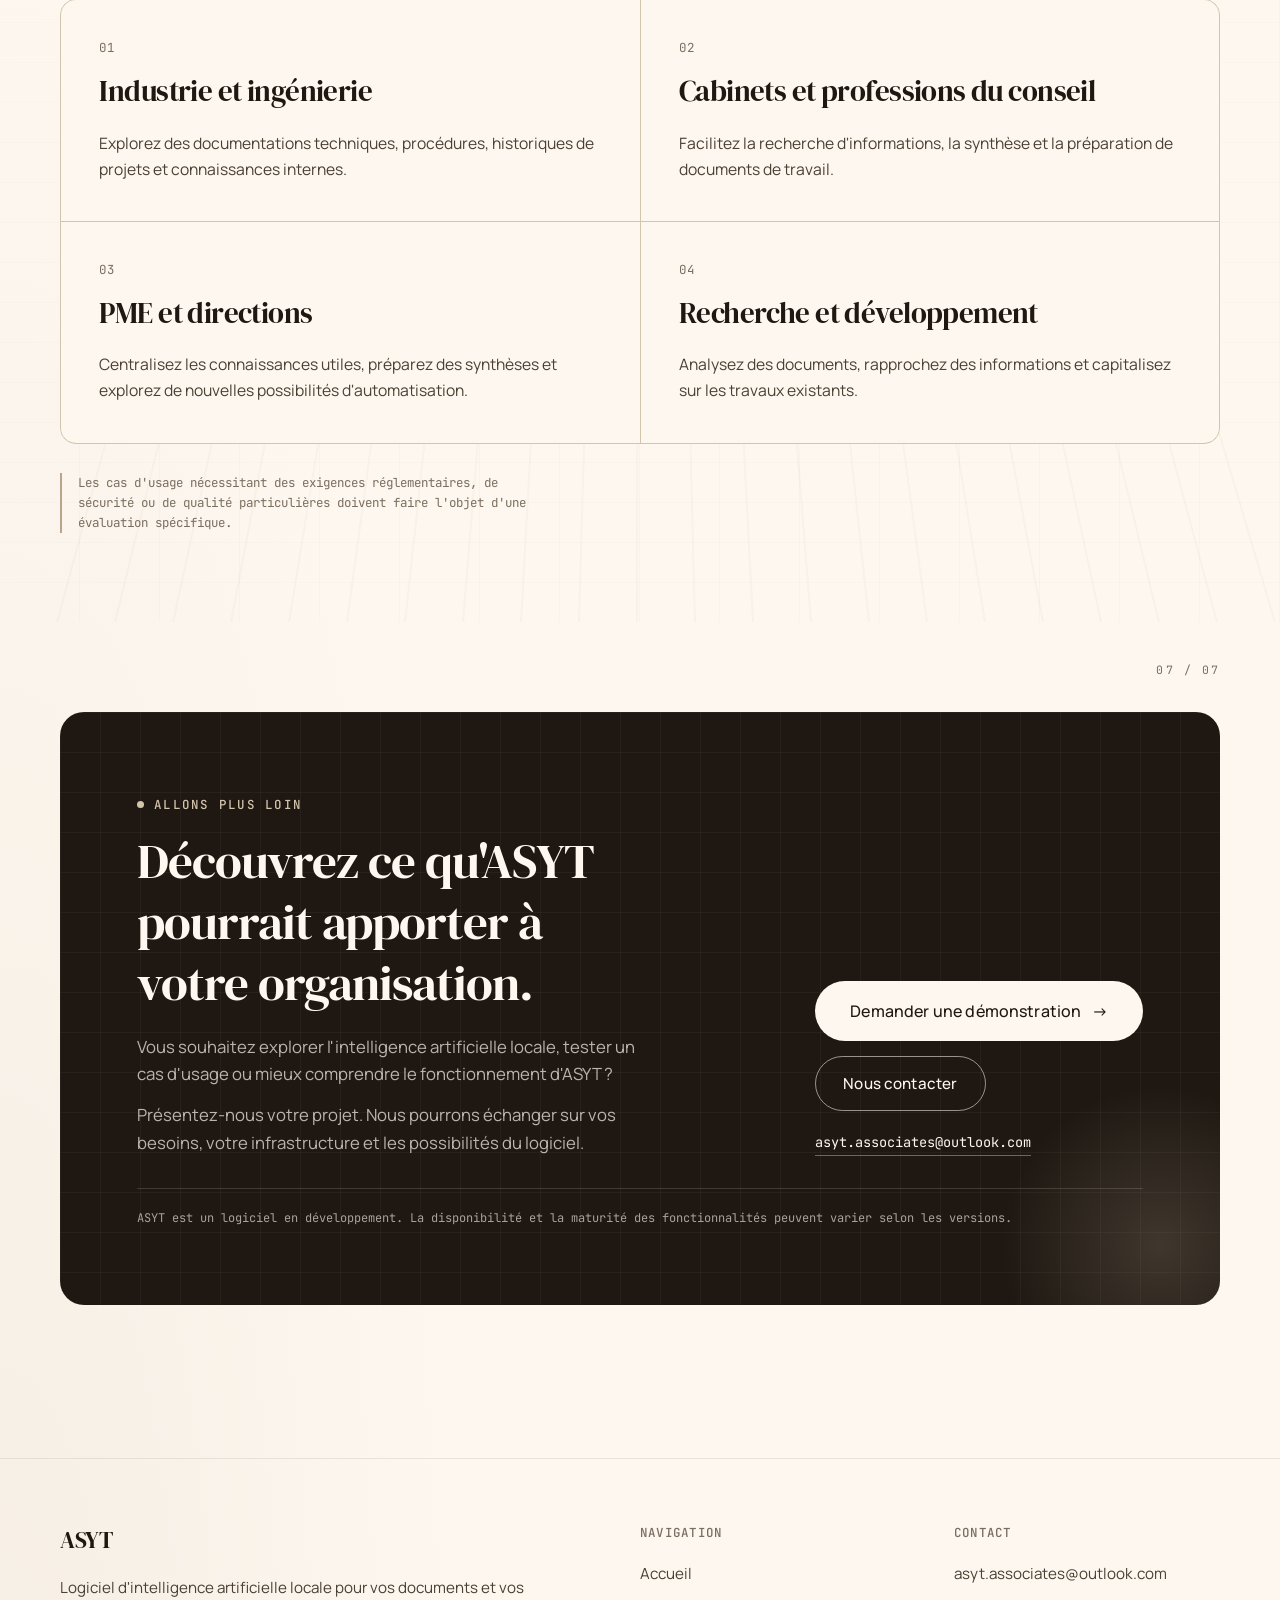
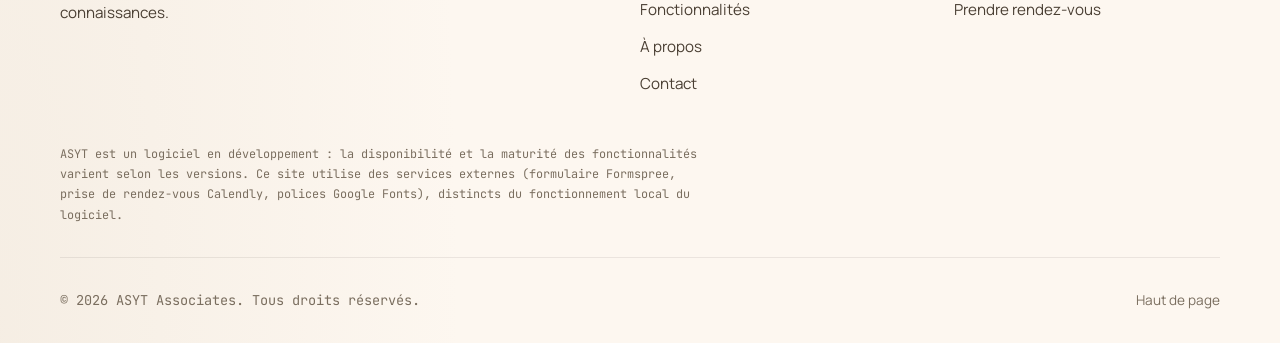
==== commit 1c495cb6: "Épurer le hero : titre et téléchargement seuls, sans points décoratifs" ====
--- a/index.html
+++ b/index.html
@@ -58,7 +58,7 @@
   </div>
   <div class="preloader-text">
     <div class="brand">
-      <span style="display:inline-block; width:9px; height:9px; border-radius:50%; background:#1F1812; margin-right:8px; transform:translateY(-1px);"></span>ASYT
+ASYT
     </div>
     <div class="tagline">Initialisation…</div>
   </div>
@@ -119,7 +119,7 @@
 <header class="site-header">
   <div class="container">
     <a href="index.html" class="logo" aria-label="ASYT — Accueil">
-      <span class="mark"></span>ASYT
+      ASYT
     </a>
     <nav class="nav" id="primary-nav" aria-label="Navigation">
       <a href="index.html" class="active" aria-current="page">Accueil</a>
@@ -145,13 +145,10 @@
     <div class="container">
       <div class="hero-grid hero-grid--centered">
         <div class="hero-content">
-          <span class="eyebrow rise rise-1">Intelligence artificielle locale</span>
           <h1>
-            <span class="h1-step h1-step-1">ASYT.</span>
+            <span class="h1-step h1-step-1">ASYT</span>
             <span class="h1-step h1-step-2">L'intelligence artificielle, <span class="highlight">chez&nbsp;vous.</span></span>
           </h1>
-          <p class="lead hero-lead rise rise-late-1">Découvrez une nouvelle façon de travailler avec l'intelligence artificielle.</p>
-          <p class="hero-tagline rise rise-late-2">Votre intelligence. Vos données. Votre environnement.</p>
           <div class="hero-actions rise rise-late-3">
             <button class="btn btn-primary btn-download" type="button" disabled title="Téléchargement bientôt disponible">Télécharger ASYT</button>
             <p class="download-note">Bientôt disponible</p>
@@ -458,7 +455,7 @@
     <div class="footer-grid">
       <div class="footer-brand">
         <div class="logo">
-          <span class="mark"></span>ASYT
+          ASYT
         </div>
         <p>Logiciel d'intelligence artificielle locale pour vos documents et vos connaissances.</p>
       </div>
--- a/styles.css
+++ b/styles.css
@@ -2049,8 +2049,8 @@
   width: 100%;
   font-size: clamp(2.4rem, 4.4vw, 4.1rem);
   line-height: 1.25;
-  margin-top: 1.7rem;
-  margin-bottom: 1.75rem;
+  margin-top: 0;
+  margin-bottom: 0.75rem;
 }
 .hero-grid--centered .hero-lead {
   max-width: 62ch;
@@ -2062,7 +2062,7 @@
   align-items: center;
   flex-direction: column;
   gap: 0.7rem;
-  margin-top: 2.2rem;
+  margin-top: 1.6rem;
 }
 .hero-grid--centered .hero-actions .btn-download {
   min-width: 230px;
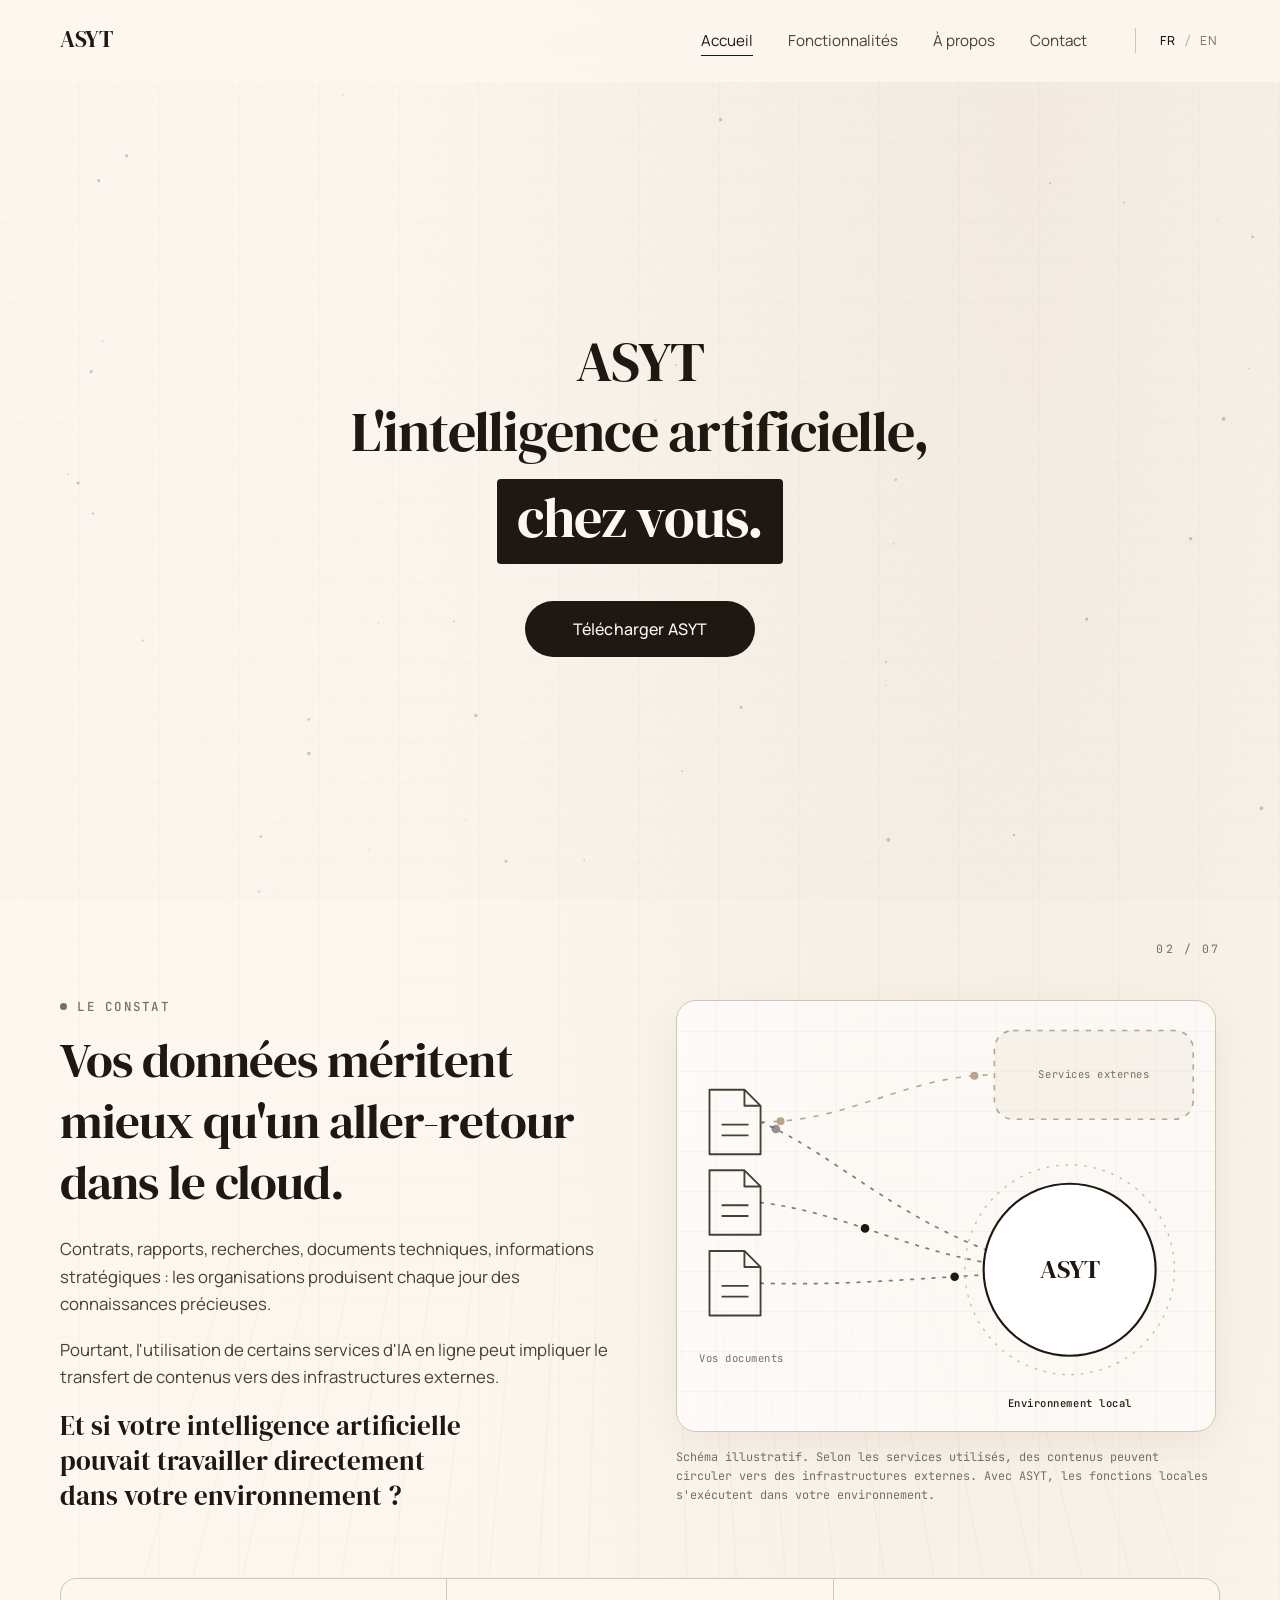
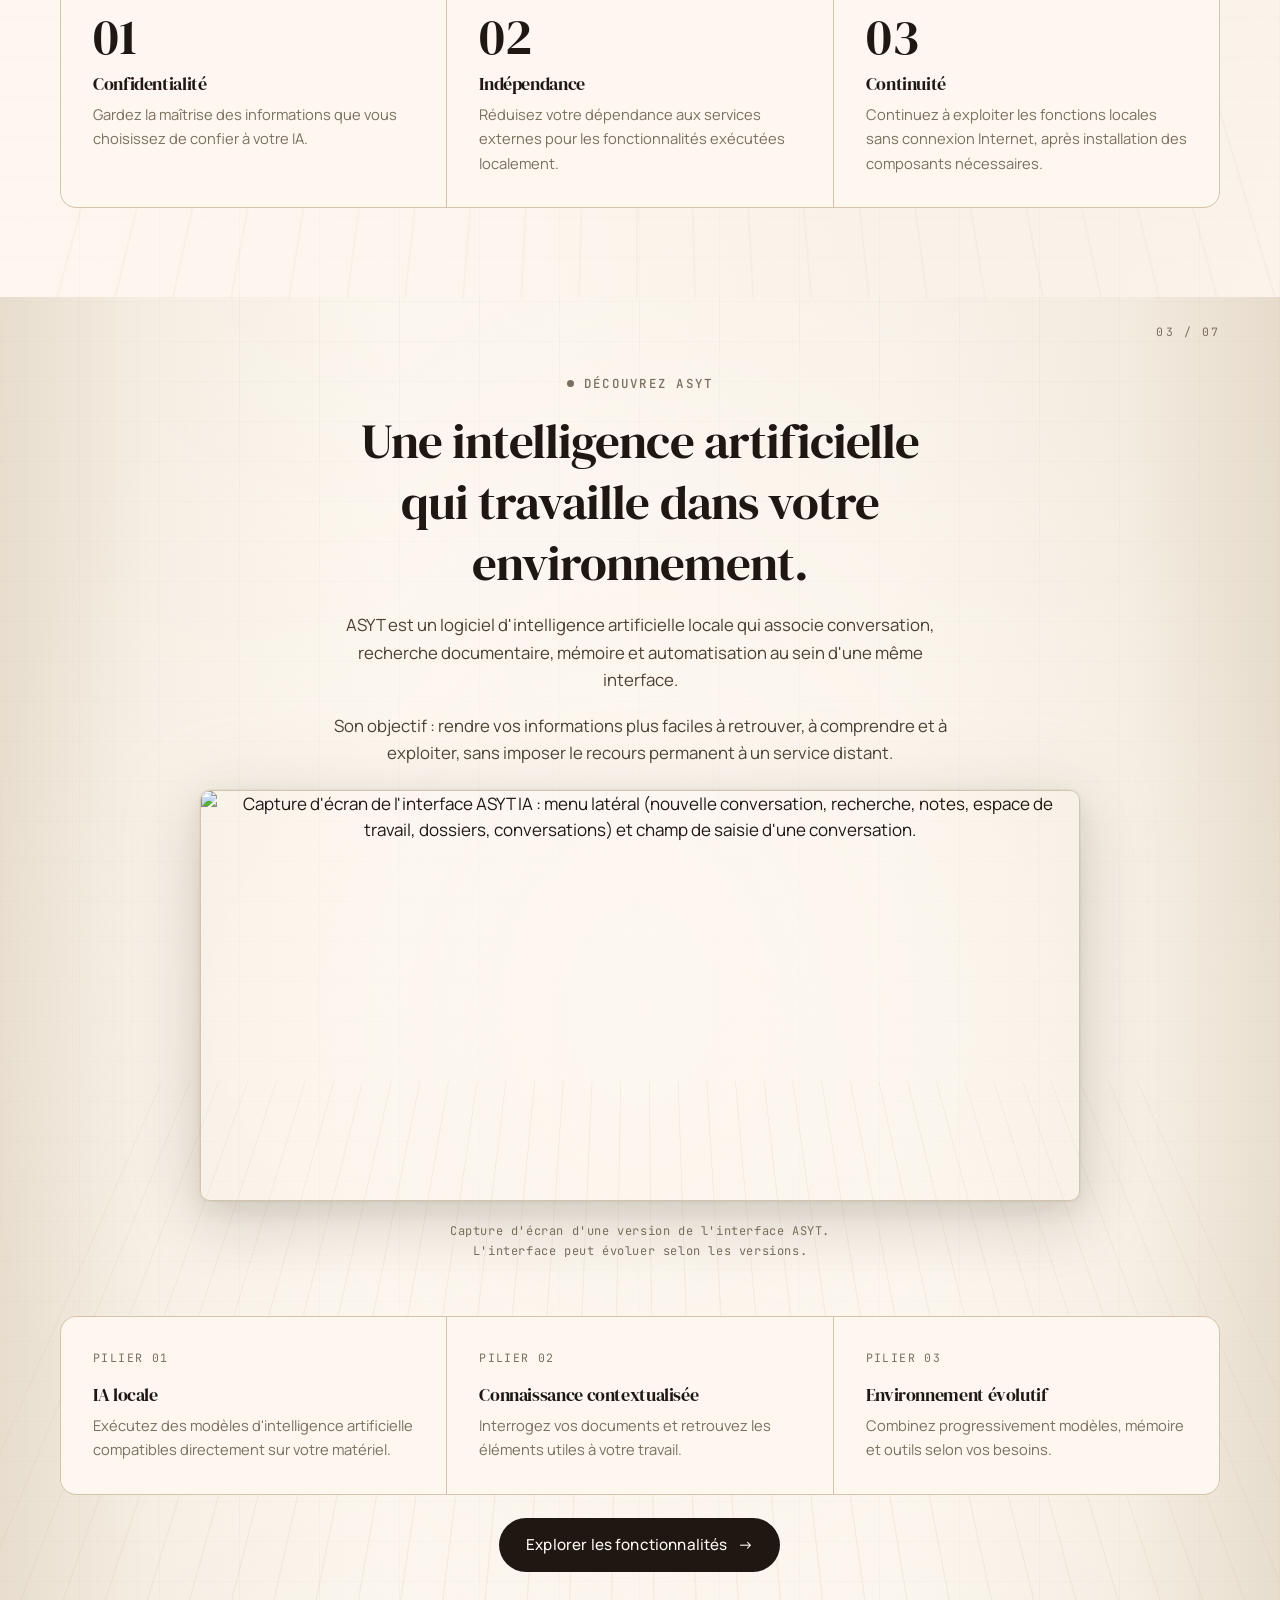
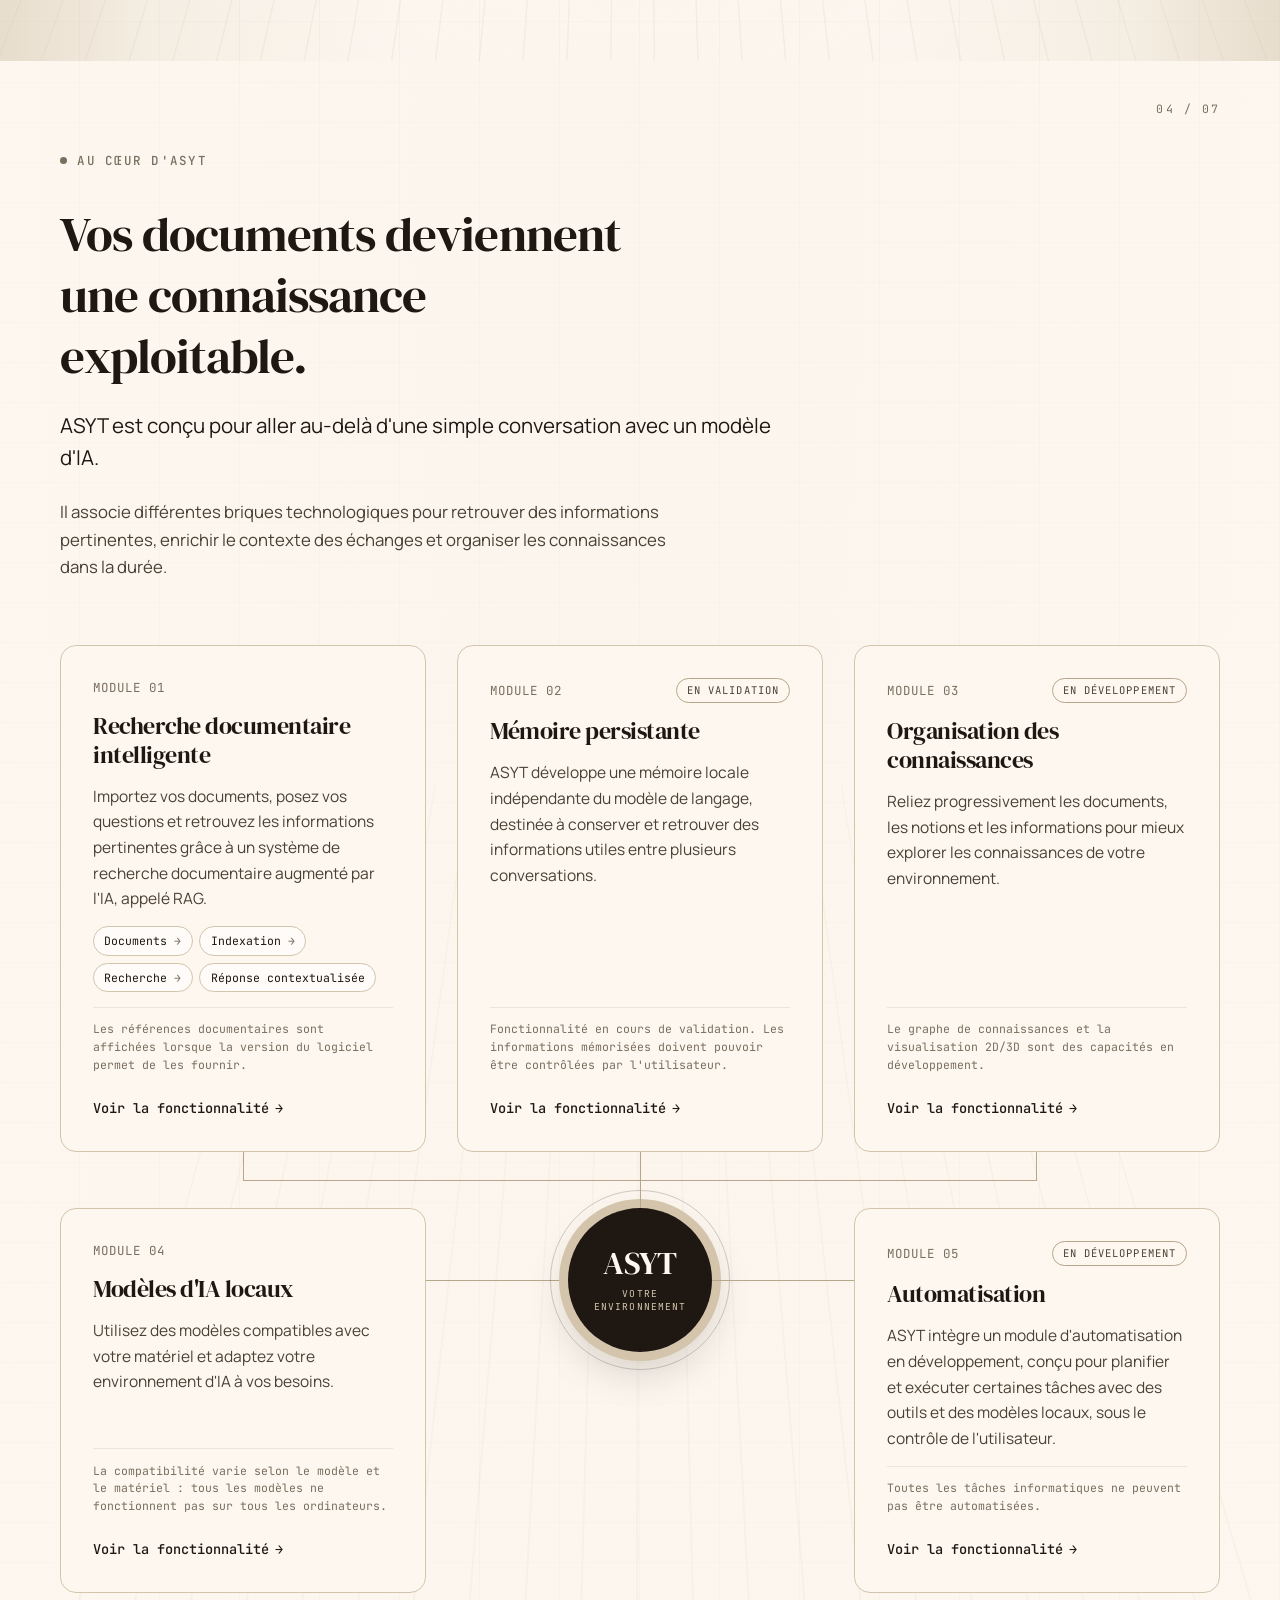
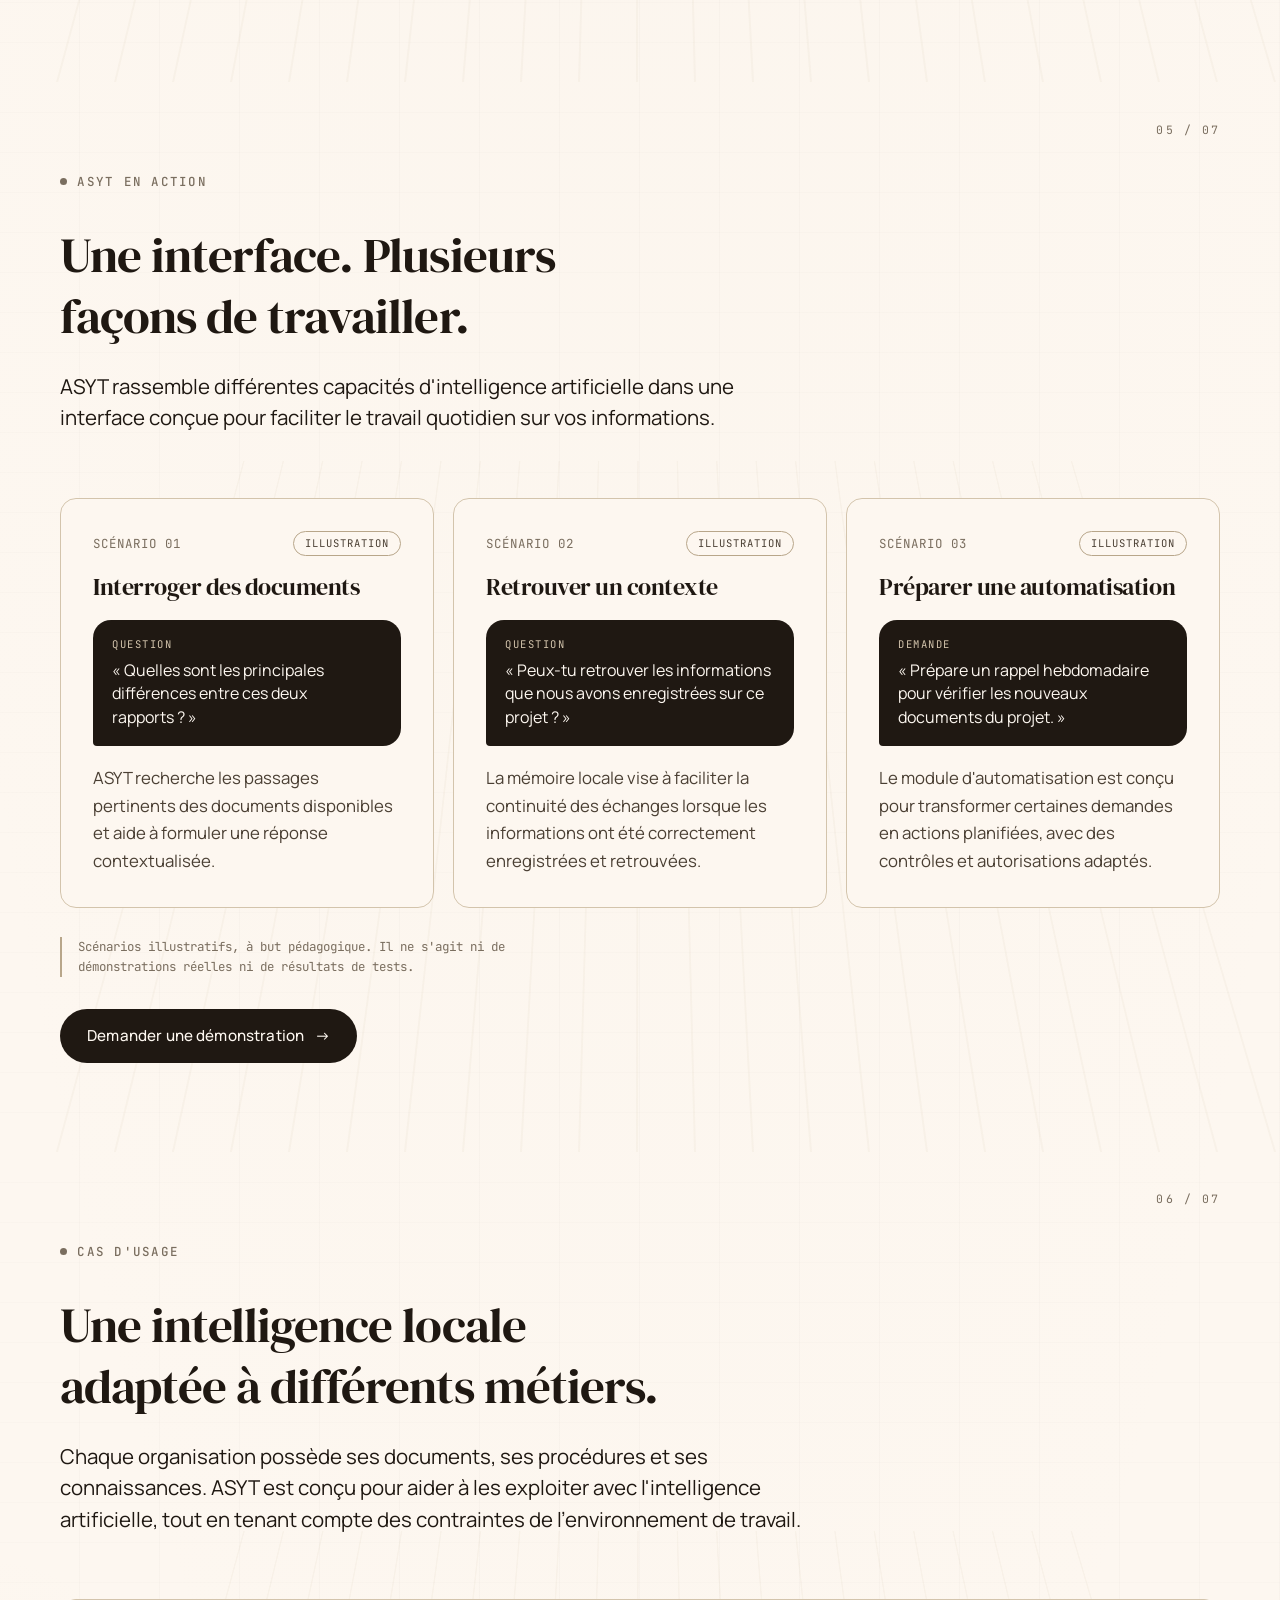
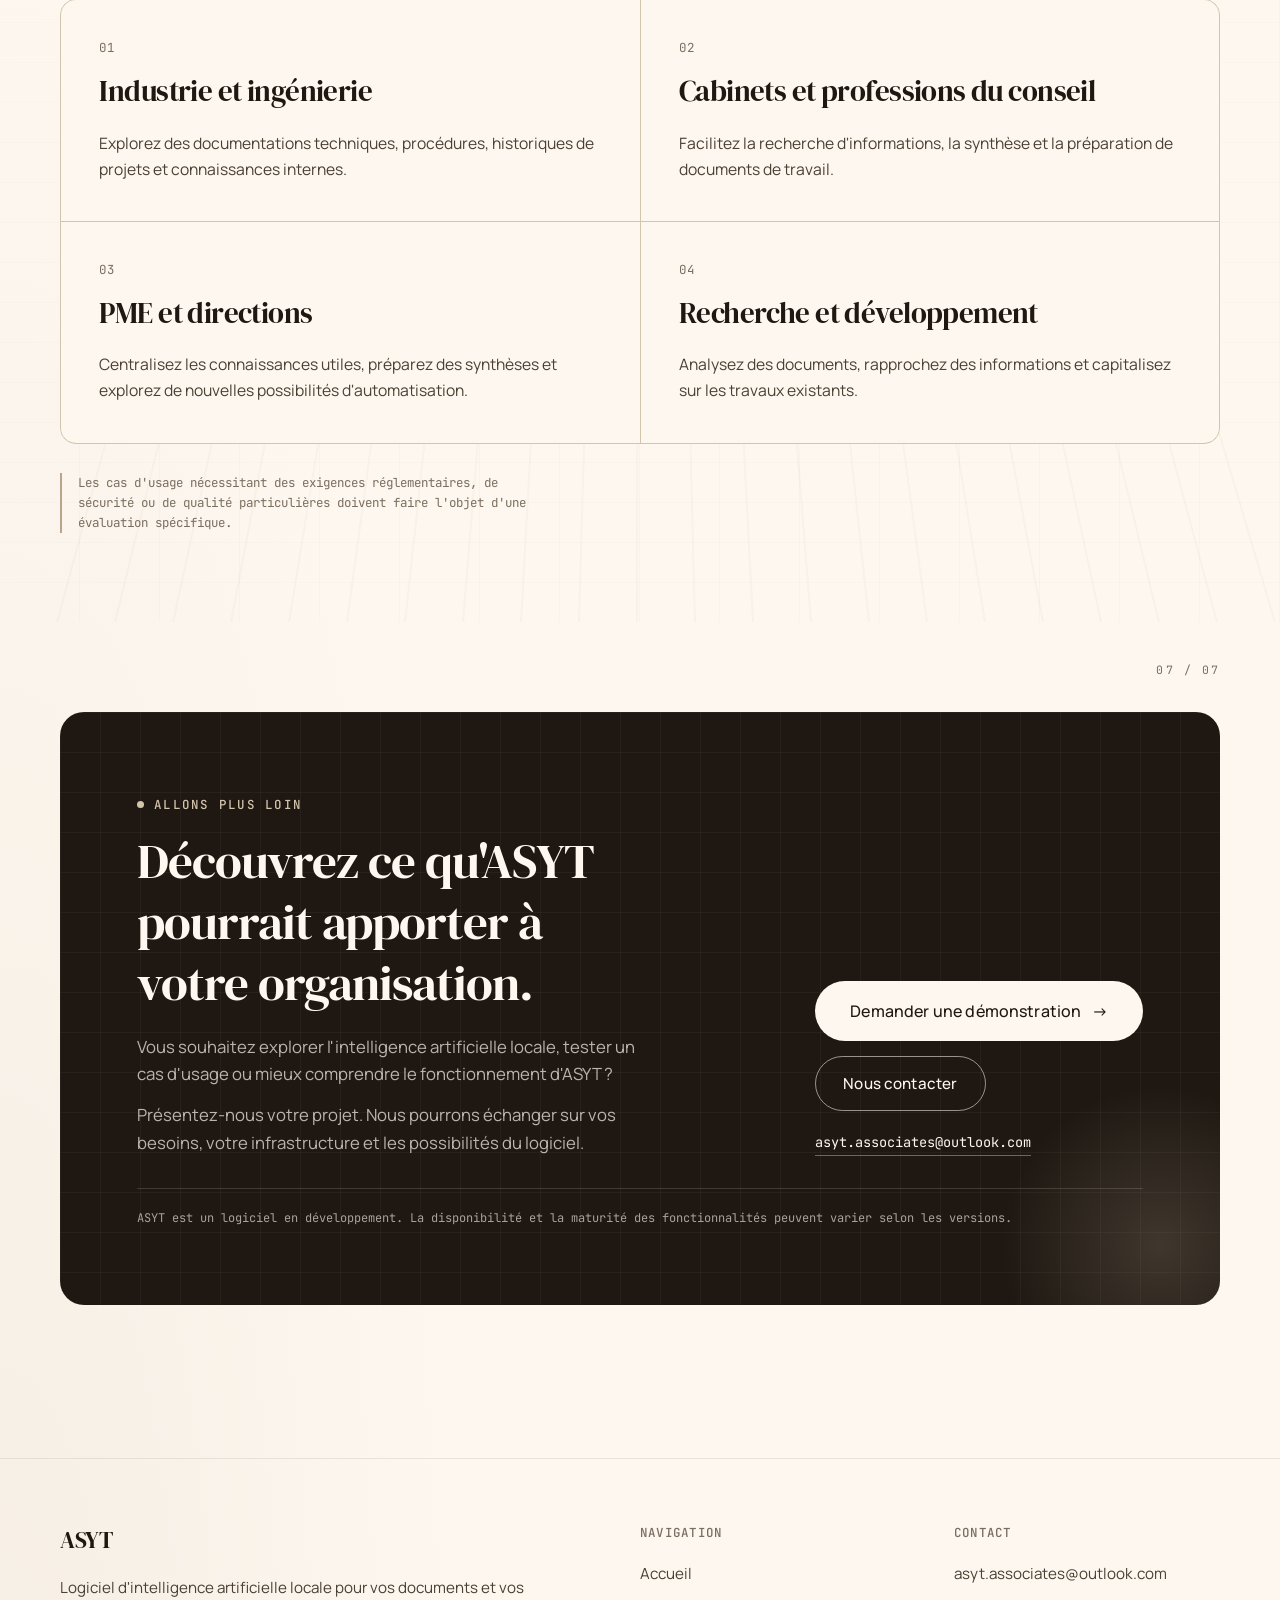
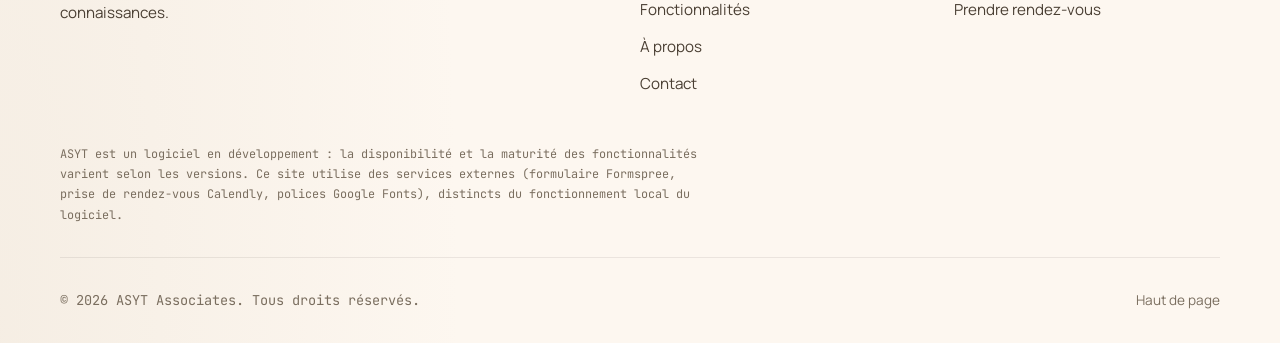
==== commit 2bd7eefc: "Accueil : retirer « Bientôt disponible » et corriger le chevauchement du titre (FR/EN) - Suppression" ====
--- a/index.html
+++ b/index.html
@@ -151,7 +151,6 @@
           </h1>
           <div class="hero-actions rise rise-late-3">
             <button class="btn btn-primary btn-download" type="button" disabled title="Téléchargement bientôt disponible">Télécharger ASYT</button>
-            <p class="download-note">Bientôt disponible</p>
           </div>
         </div>
       </div>
--- a/styles.css
+++ b/styles.css
@@ -2052,6 +2052,15 @@
   margin-top: 0;
   margin-bottom: 0.75rem;
 }
+/* « chez vous. » / « on your terms. » : en ligne (display: inline), le padding
+   vertical du surlignage n'entre pas dans la hauteur de ligne et le fond noir
+   débordait sur la ligne du dessus. En bloc centré, la boîte entière (padding
+   compris) participe à la mise en page : plus de chevauchement, ligne dédiée. */
+.hero-grid--centered .hero-content h1 .highlight {
+  display: block;
+  width: fit-content;
+  margin: 0.2em auto 0;
+}
 .hero-grid--centered .hero-lead {
   max-width: 62ch;
   margin-inline: auto;
@@ -2076,17 +2085,10 @@
   transform: none;
 }
 .hero-grid--centered .btn-download:disabled::before { display: none; }
-.hero-grid--centered .download-note {
-  margin: 0;
-  font-family: var(--mono);
-  font-size: 0.77rem;
-  letter-spacing: 0.035em;
-  color: var(--ink-muted);
-}
 @media (max-width: 760px) {
   .hero.hero--centered {
     min-height: calc(100svh - 72px);
-    padding: 3.5rem 0 4.5rem;
+    padding: 4rem 0;
   }
   .hero-grid--centered .hero-content h1 {
     font-size: clamp(2rem, 7.2vw, 3.1rem);
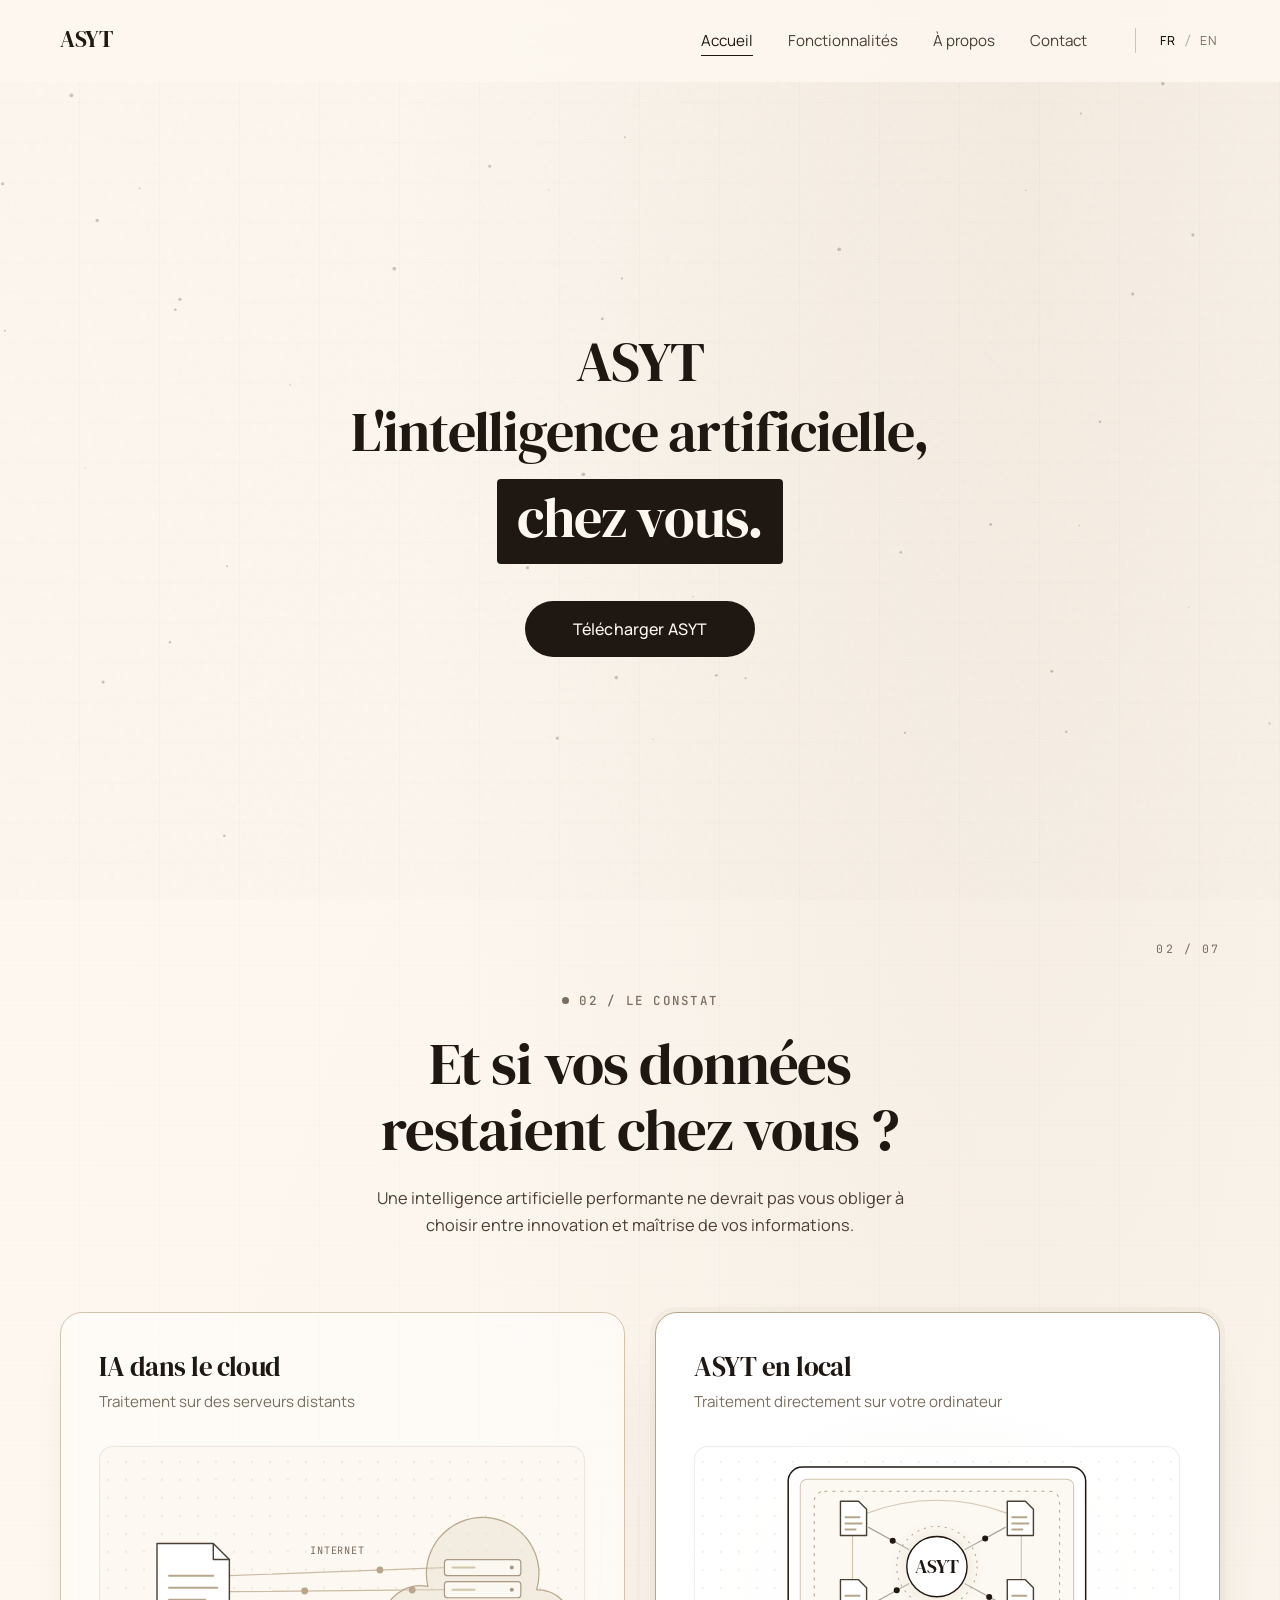
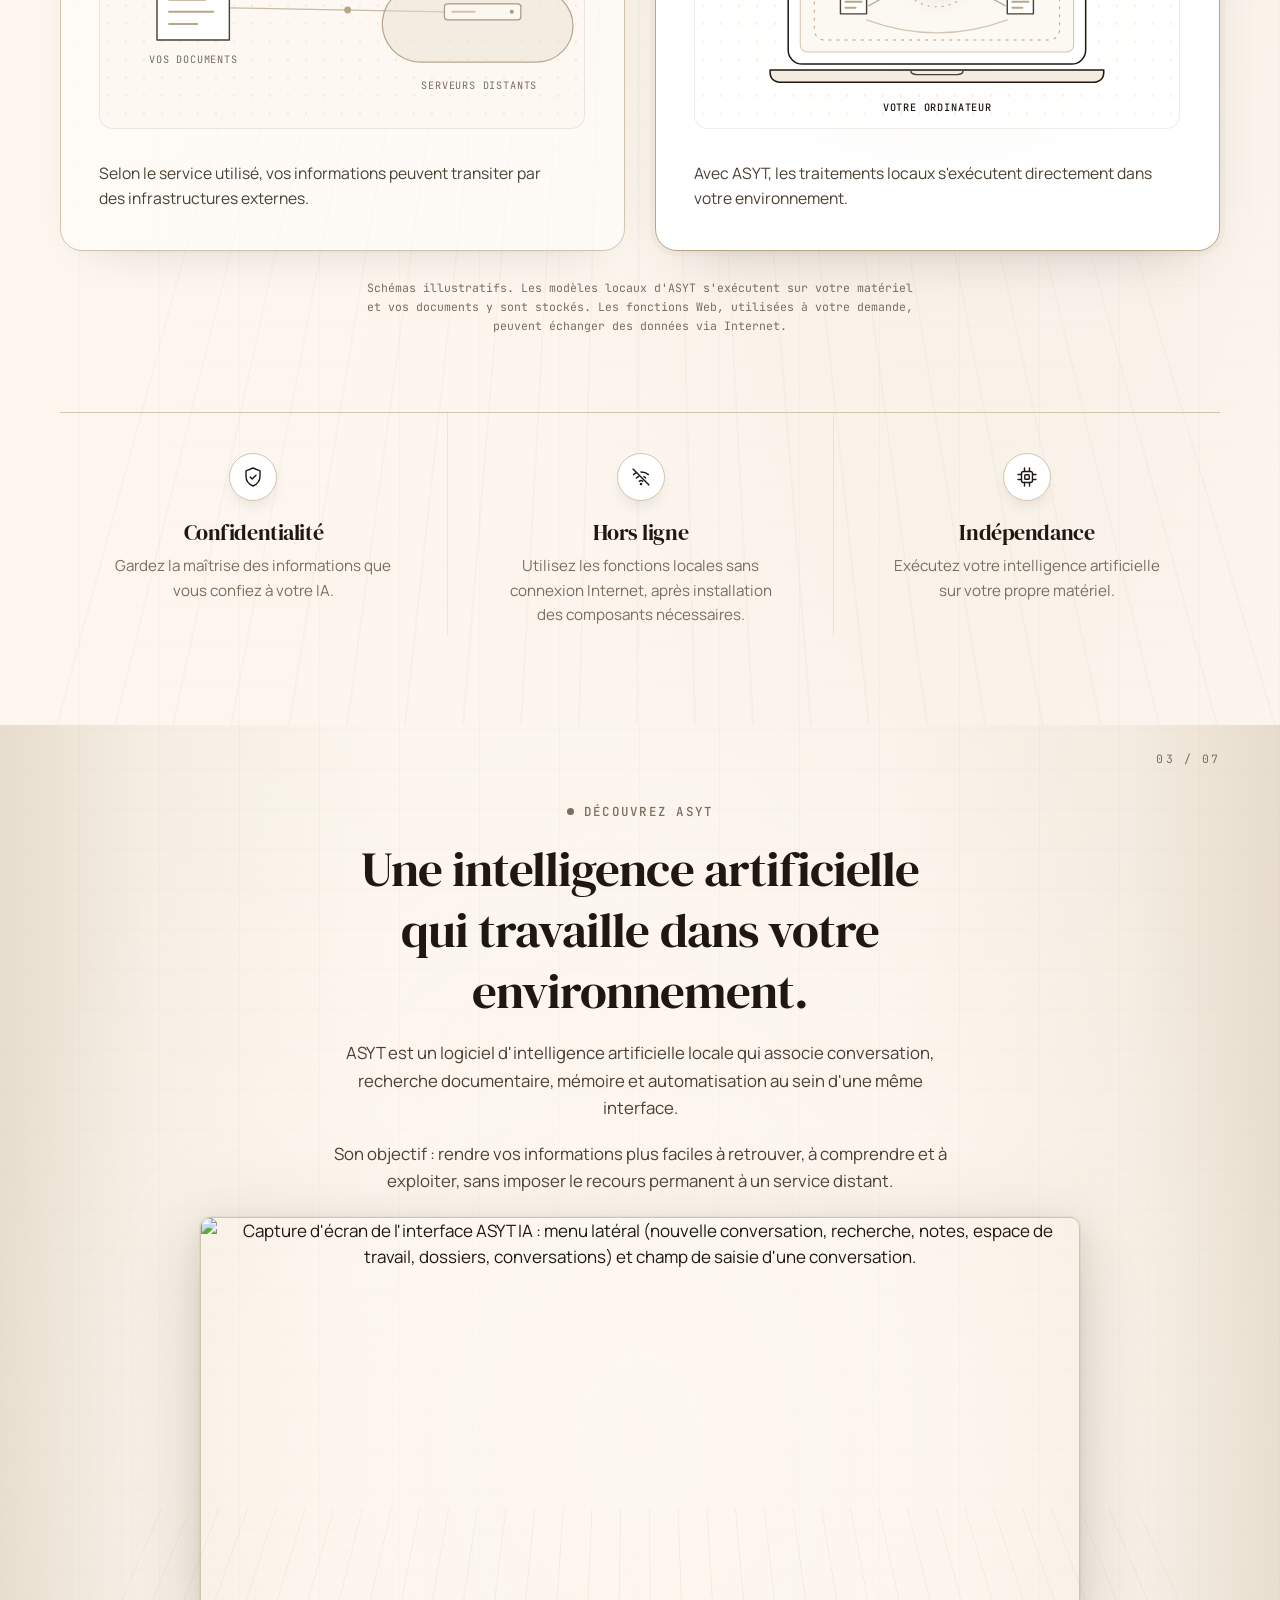
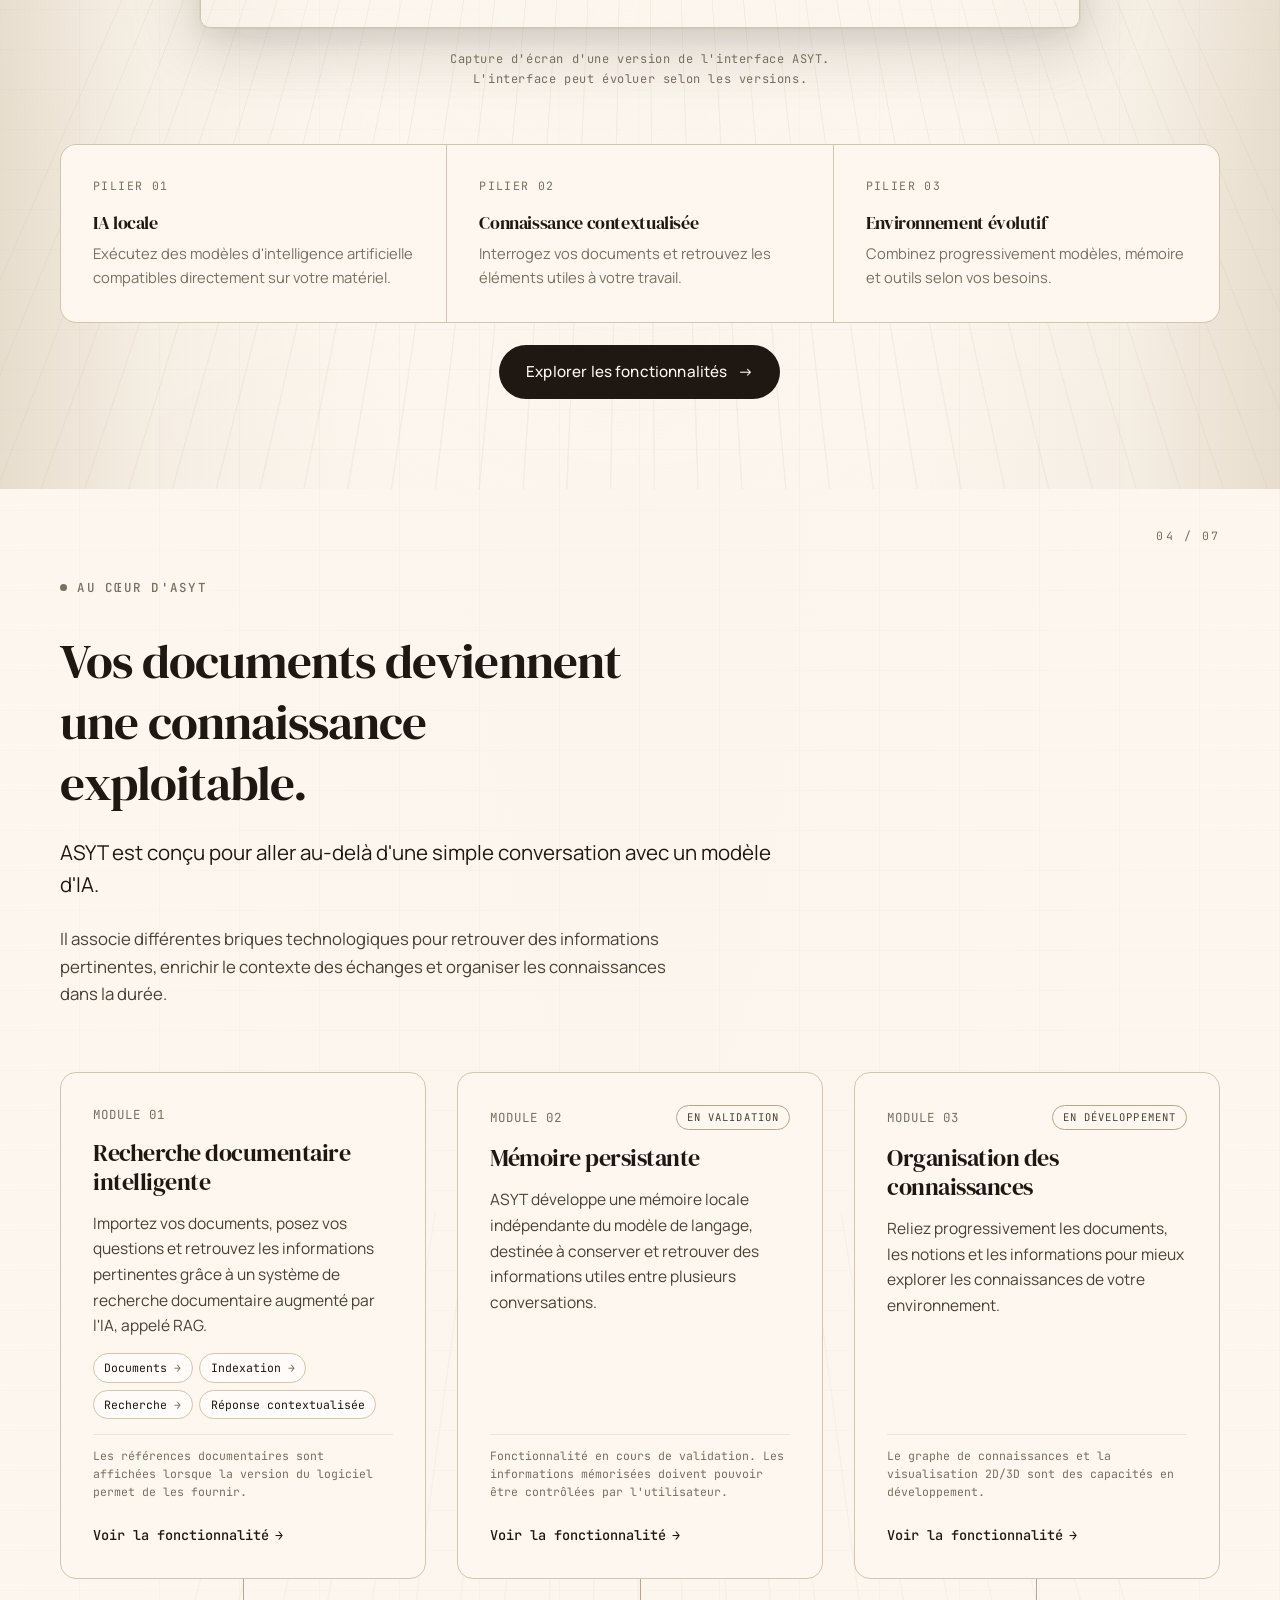
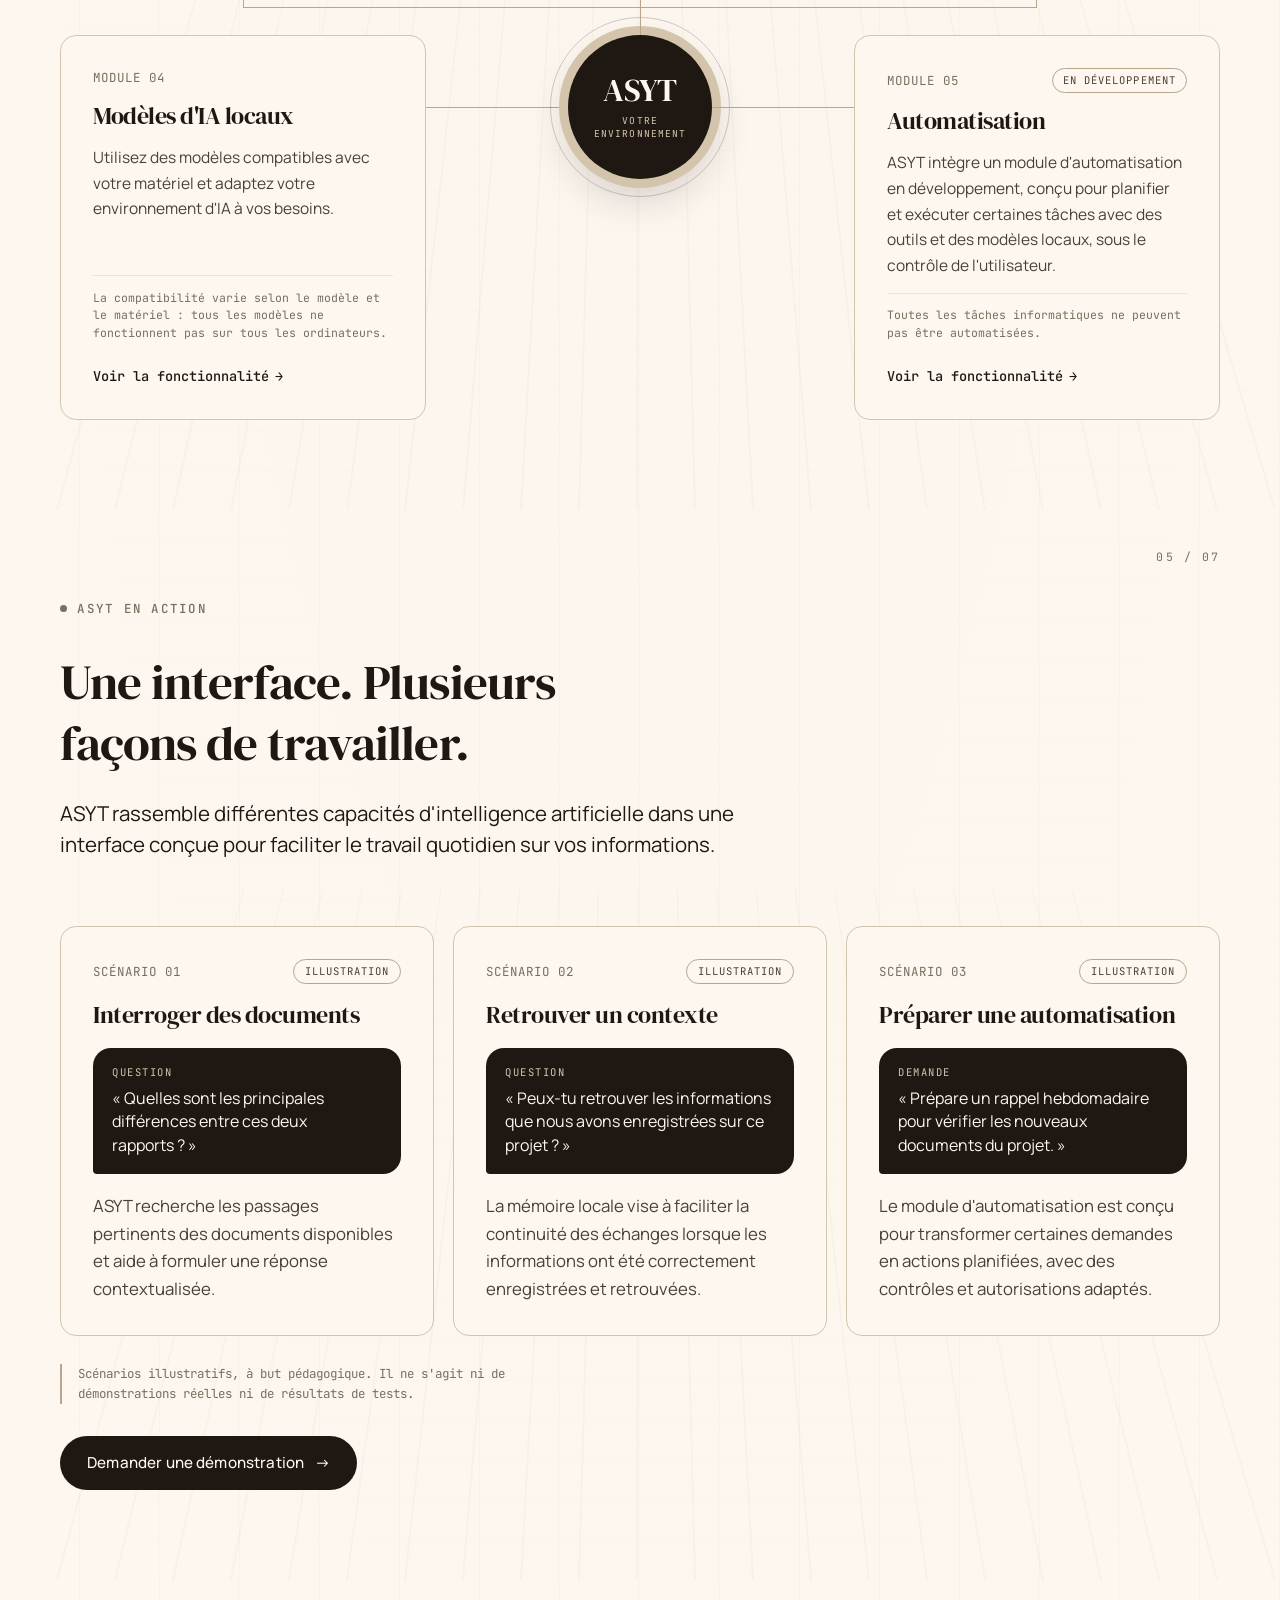
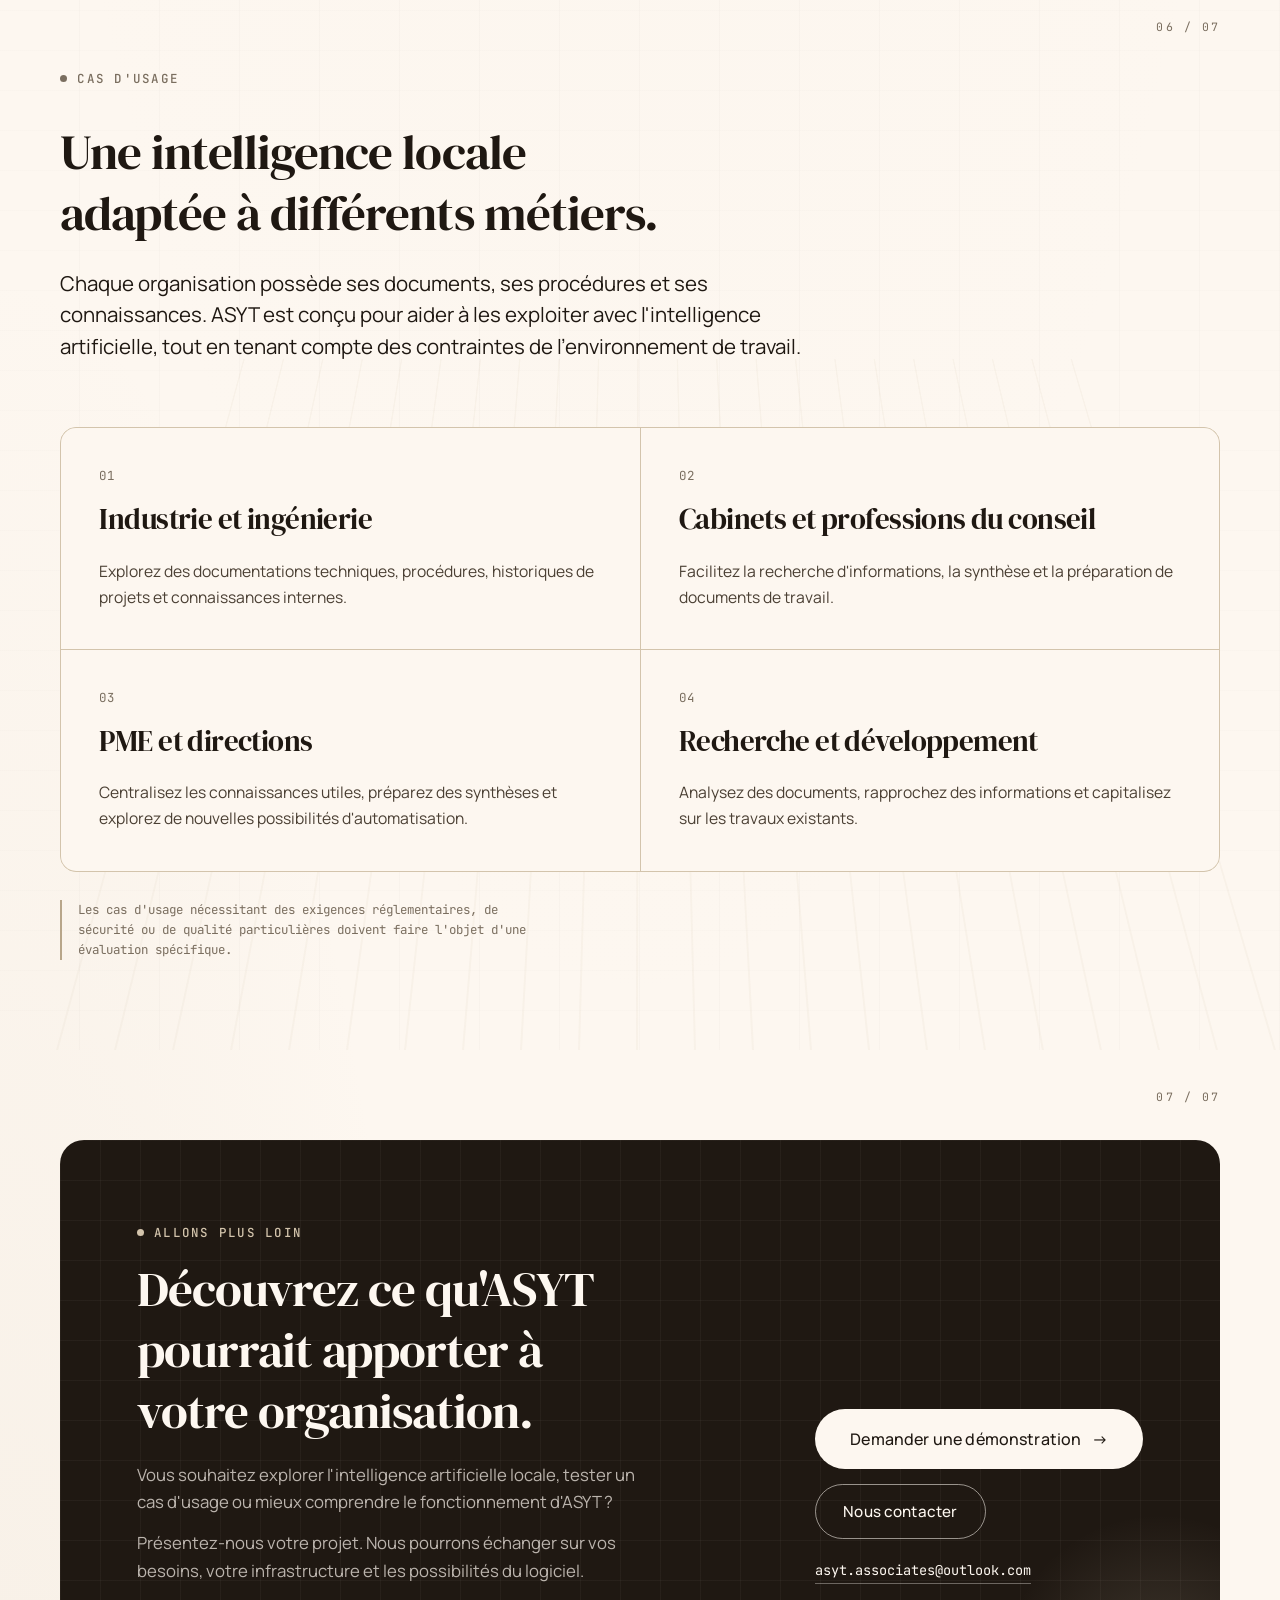
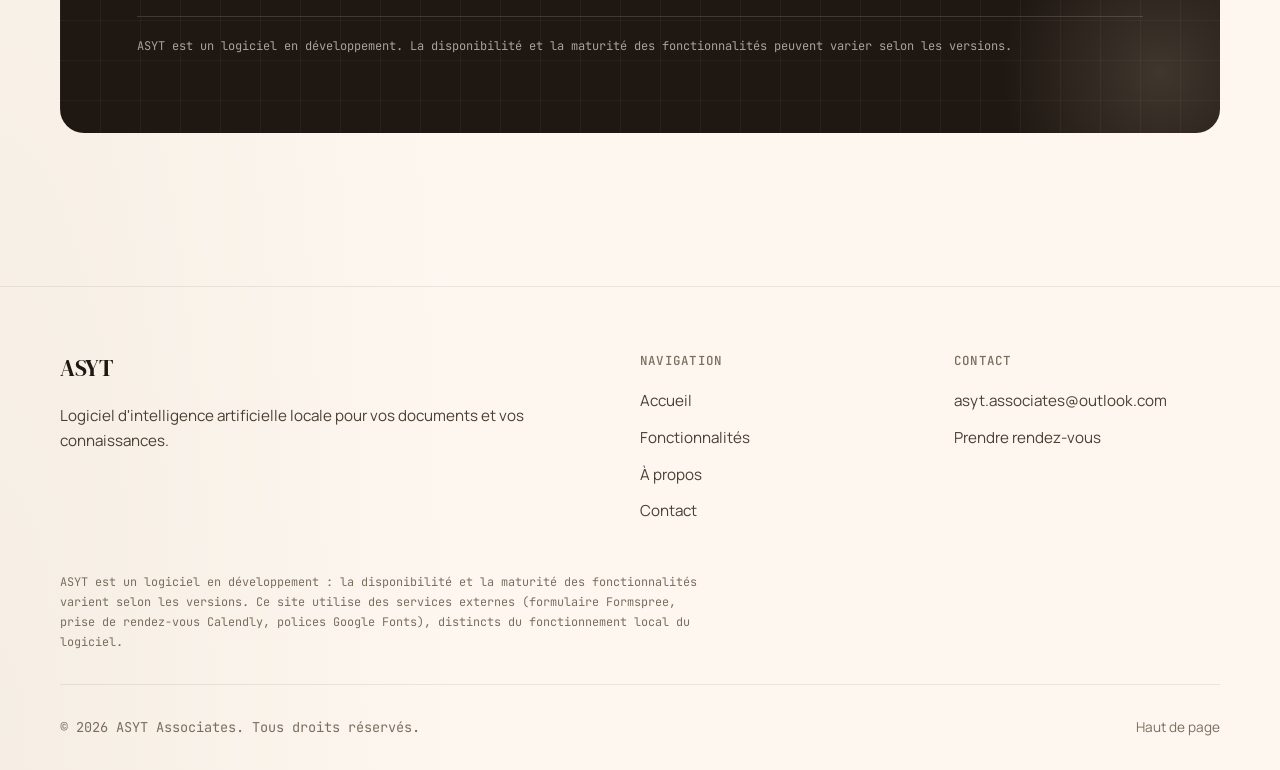
==== commit 1408794b: "Chapitre 02 « Le constat » : comparaison animée IA dans le cloud / ASYT en local (FR/EN) Remplace le" ====
--- a/index.html
+++ b/index.html
@@ -157,75 +157,157 @@
     </div>
   </section>
 
-  <!-- CHAPITRE 02 — LE CONSTAT -->
-  <section id="constat">
+  <!-- CHAPITRE 02 — LE CONSTAT : comparaison IA dans le cloud / ASYT en local -->
+  <section class="cvl" id="constat">
     <div class="container">
       <span class="chapter-tag" aria-hidden="true">02 / 07</span>
-      <div class="split">
-        <div class="reveal">
-          <span class="eyebrow">Le constat</span>
-          <h2 class="chapter-title">Vos données méritent mieux qu'un aller-retour dans le cloud.</h2>
-          <div class="prose">
-            <p>Contrats, rapports, recherches, documents techniques, informations stratégiques&nbsp;: les organisations produisent chaque jour des connaissances précieuses.</p>
-            <p>Pourtant, l'utilisation de certains services d'IA en ligne peut impliquer le transfert de contenus vers des infrastructures externes.</p>
-            <p class="statement">Et si votre intelligence artificielle pouvait travailler directement dans votre environnement&nbsp;?</p>
-          </div>
-        </div>
-        <figure class="flow reveal reveal-delay-2">
-          <div class="flow-stage">
-          <svg viewBox="0 0 400 320" role="img" aria-labelledby="flow-title" xmlns="http://www.w3.org/2000/svg" focusable="false">
-            <title id="flow-title">Schéma illustratif&nbsp;: des documents envoient des données vers des services externes, tandis que d'autres flux convergent vers un environnement local ASYT.</title>
-            <!-- Documents -->
-            <g class="flow-doc" fill="none" stroke-width="1.4" stroke-linejoin="round">
-              <path d="M24 66h26l12 12v36H24zM50 66v12h12M33 92h20M33 100h20"/>
-              <path d="M24 126h26l12 12v36H24zM50 126v12h12M33 152h20M33 160h20"/>
-              <path d="M24 186h26l12 12v36H24zM50 186v12h12M33 212h20M33 220h20"/>
-            </g>
-            <!-- Chemin vers des services externes (neutre) -->
-            <path class="flow-line-ext" d="M62 90 C 130 90, 170 55, 236 55" fill="none" stroke-width="1.2" stroke-linecap="round"/>
-            <rect class="flow-zone-ext" x="236" y="22" width="148" height="66" rx="14" fill="none" stroke-width="1.2" stroke-dasharray="4 5"/>
-            <!-- Chemins vers l'environnement local -->
-            <path class="flow-line-loc" d="M62 90 C 120 115, 170 170, 262 196" fill="none" stroke-width="1.3" stroke-linecap="round"/>
-            <path class="flow-line-loc" d="M62 150 C 130 158, 180 192, 262 199" fill="none" stroke-width="1.3" stroke-linecap="round"/>
-            <path class="flow-line-loc" d="M62 210 C 130 212, 180 206, 262 202" fill="none" stroke-width="1.3" stroke-linecap="round"/>
-            <!-- Périmètre protégé -->
-            <circle class="flow-ring-outer" cx="292" cy="200" r="78" fill="none" stroke-width="1"/>
-            <circle class="flow-ring" cx="292" cy="200" r="64" stroke-width="1.6"/>
-            <!-- Données qui circulent (animation SMIL, gelée si mouvement réduit) -->
-            <g>
-              <circle class="dot-ext" r="3" cx="0" cy="0"><animateMotion dur="4.8s" repeatCount="indefinite" calcMode="linear" keyPoints="0;1;0" keyTimes="0;0.5;1" path="M62 90 C 130 90, 170 55, 236 55"/></circle>
-              <circle class="dot-ext" r="3" cx="0" cy="0"><animateMotion dur="4.8s" begin="-2.4s" repeatCount="indefinite" calcMode="linear" keyPoints="0;1;0" keyTimes="0;0.5;1" path="M62 90 C 130 90, 170 55, 236 55"/></circle>
-              <circle class="dot-loc" r="3.2" cx="0" cy="0"><animateMotion dur="3.6s" repeatCount="indefinite" path="M62 90 C 120 115, 170 170, 262 196"/><animate attributeName="opacity" values="0;1;1;0" keyTimes="0;0.12;0.85;1" dur="3.6s" repeatCount="indefinite"/></circle>
-              <circle class="dot-loc" r="3.2" cx="0" cy="0"><animateMotion dur="3.6s" begin="-1.2s" repeatCount="indefinite" path="M62 150 C 130 158, 180 192, 262 199"/><animate attributeName="opacity" values="0;1;1;0" keyTimes="0;0.12;0.85;1" dur="3.6s" begin="-1.2s" repeatCount="indefinite"/></circle>
-              <circle class="dot-loc" r="3.2" cx="0" cy="0"><animateMotion dur="3.6s" begin="-2.4s" repeatCount="indefinite" path="M62 210 C 130 212, 180 206, 262 202"/><animate attributeName="opacity" values="0;1;1;0" keyTimes="0;0.12;0.85;1" dur="3.6s" begin="-2.4s" repeatCount="indefinite"/></circle>
-            </g>
-          </svg>
-            <span class="flow-label flow-label-docs">Vos documents</span>
-            <span class="flow-label flow-label-ext">Services externes</span>
-            <span class="flow-label flow-label-asyt" aria-hidden="true">ASYT</span>
-            <span class="flow-label flow-label-local">Environnement local</span>
-          </div>
-          <figcaption>Schéma illustratif. Selon les services utilisés, des contenus peuvent circuler vers des infrastructures externes. Avec ASYT, les fonctions locales s'exécutent dans votre environnement.</figcaption>
-        </figure>
-      </div>
-
-      <div class="stats arguments reveal">
-        <div class="stat">
-          <div class="num">01</div>
-          <h3 class="stat-title">Confidentialité</h3>
-          <p>Gardez la maîtrise des informations que vous choisissez de confier à votre IA.</p>
-        </div>
-        <div class="stat">
-          <div class="num">02</div>
-          <h3 class="stat-title">Indépendance</h3>
-          <p>Réduisez votre dépendance aux services externes pour les fonctionnalités exécutées localement.</p>
-        </div>
-        <div class="stat">
-          <div class="num">03</div>
-          <h3 class="stat-title">Continuité</h3>
-          <p>Continuez à exploiter les fonctions locales sans connexion Internet, après installation des composants nécessaires.</p>
-        </div>
-      </div>
+
+      <header class="cvl-head reveal">
+        <span class="eyebrow">02 / Le constat</span>
+        <h2 class="cvl-title">Et si vos données restaient chez vous&nbsp;?</h2>
+        <p class="cvl-sub">Une intelligence artificielle performante ne devrait pas vous obliger à choisir entre innovation et maîtrise de vos informations.</p>
+      </header>
+
+      <div class="cvl-compare">
+        <!-- Panneau 1 — IA dans le cloud -->
+        <div class="cvl-slot cvl-slot--cloud reveal">
+          <article class="cvl-panel cvl-panel--cloud" aria-labelledby="cvl-cloud-h">
+            <header class="cvl-panel-head">
+              <h3 class="cvl-panel-title" id="cvl-cloud-h">IA dans le cloud</h3>
+              <p class="cvl-panel-sub">Traitement sur des serveurs distants</p>
+            </header>
+            <figure class="cvl-stage">
+              <svg class="cvl-svg" viewBox="0 0 480 280" role="img" aria-labelledby="cvl-cloud-desc" focusable="false" xmlns="http://www.w3.org/2000/svg">
+                <title id="cvl-cloud-desc">Schéma illustratif : des données partent d'un document et circulent par Internet jusqu'à des serveurs distants.</title>
+                <!-- Connexions document → serveurs -->
+                <g class="cvl-links" fill="none" stroke-linecap="round">
+                  <path class="cvl-link" pathLength="1" d="M128 128 L342 120" style="--d:0.85s"/>
+                  <path class="cvl-link" pathLength="1" d="M128 144 L342 142" style="--d:0.95s"/>
+                  <path class="cvl-link" pathLength="1" d="M128 160 L342 164" style="--d:1.05s"/>
+                </g>
+                <!-- Document -->
+                <g class="cvl-build cvl-doc" style="--d:0.25s">
+                  <path class="cvl-paper" d="M56 96h56l16 16v80H56z"/>
+                  <path class="cvl-paper-fold" d="M112 96v16h16"/>
+                  <path class="cvl-paper-lines" d="M68 128h44M68 140h48M68 152h36M68 164h44M68 176h28"/>
+                </g>
+                <!-- Nuage et serveurs distants -->
+                <g class="cvl-build cvl-cloud" style="--d:0.5s">
+                  <path class="cvl-cloud-shape" d="M318 214 H434 A36 36 0 1 0 433.7 142 A56 56 0 1 0 325.5 138.7 A38 38 0 1 0 318 214 Z"/>
+                  <g class="cvl-rack">
+                    <rect x="342" y="112" width="76" height="16" rx="3"/>
+                    <rect x="342" y="134" width="76" height="16" rx="3"/>
+                    <rect x="342" y="156" width="76" height="16" rx="3"/>
+                    <path class="cvl-rack-slots" d="M350 120h22M350 142h22M350 164h22"/>
+                  </g>
+                  <g class="cvl-leds">
+                    <circle class="cvl-led cvl-loop" cx="409" cy="120" r="2" style="--d:0s"/>
+                    <circle class="cvl-led cvl-loop" cx="409" cy="142" r="2" style="--d:-1.1s"/>
+                    <circle class="cvl-led cvl-loop" cx="409" cy="164" r="2" style="--d:-2.3s"/>
+                  </g>
+                </g>
+                <!-- Particules : document → serveurs -->
+                <g class="cvl-dots cvl-dots--cloud">
+                  <circle class="cvl-dot cvl-loop" cx="128" cy="128" r="3.4" style="--dx:214px;--dy:-8px;--p:.7;--t:1.9s"/>
+                  <circle class="cvl-dot cvl-loop" cx="128" cy="144" r="3.4" style="--dx:214px;--dy:-2px;--p:.35;--t:3.5s"/>
+                  <circle class="cvl-dot cvl-loop" cx="128" cy="160" r="3.4" style="--dx:214px;--dy:4px;--p:.55;--t:5.1s"/>
+                  <circle class="cvl-dot cvl-loop" cx="128" cy="144" r="3.4" style="--dx:214px;--dy:-2px;--p:.85;--t:6.7s"/>
+                </g>
+              </svg>
+              <span class="cvl-label" style="--x:19.2%;--y:76%" aria-hidden="true">Vos documents</span>
+              <span class="cvl-label" style="--x:49%;--y:37%" aria-hidden="true">Internet</span>
+              <span class="cvl-label" style="--x:78.3%;--y:85%" aria-hidden="true">Serveurs distants</span>
+            </figure>
+            <p class="cvl-panel-text">Selon le service utilisé, vos informations peuvent transiter par des infrastructures externes.</p>
+          </article>
+        </div>
+
+        <!-- Panneau 2 — ASYT en local -->
+        <div class="cvl-slot cvl-slot--local reveal">
+          <article class="cvl-panel cvl-panel--local" aria-labelledby="cvl-local-h">
+            <header class="cvl-panel-head">
+              <h3 class="cvl-panel-title" id="cvl-local-h">ASYT en local</h3>
+              <p class="cvl-panel-sub">Traitement directement sur votre ordinateur</p>
+            </header>
+            <figure class="cvl-stage">
+              <svg class="cvl-svg" viewBox="0 0 480 280" role="img" aria-labelledby="cvl-local-desc" focusable="false" xmlns="http://www.w3.org/2000/svg">
+                <title id="cvl-local-desc">Schéma illustratif : dans un ordinateur, des documents échangent des informations avec le noyau ASYT ; les flux restent à l'intérieur de l'ordinateur.</title>
+                <defs>
+                  <radialGradient id="cvl-glow" cx="50%" cy="50%" r="50%">
+                    <stop offset="0" stop-color="#D3C4AC" stop-opacity="0.75"/>
+                    <stop offset="0.6" stop-color="#E5DBC8" stop-opacity="0.35"/>
+                    <stop offset="1" stop-color="#FDF7F0" stop-opacity="0"/>
+                  </radialGradient>
+                </defs>
+                <!-- Ordinateur -->
+                <g class="cvl-build cvl-laptop" style="--d:0.25s">
+                  <rect class="cvl-screen" x="92" y="20" width="296" height="196" rx="14"/>
+                  <rect class="cvl-display" x="104" y="32" width="272" height="172" rx="7"/>
+                  <path class="cvl-base" d="M74 222 H406 V224 Q406 234 394 234 H86 Q74 234 74 224 Z"/>
+                  <path class="cvl-notch" d="M214 222.5 q0 4 6 4 h40 q6 0 6 -4"/>
+                </g>
+                <!-- Périmètre local -->
+                <rect class="cvl-build cvl-perimeter" x="118" y="44" width="244" height="148" rx="10" style="--d:0.55s"/>
+                <!-- Connexions entre documents (organisation des connaissances) -->
+                <g class="cvl-graph" fill="none" stroke-linecap="round">
+                  <path class="cvl-link cvl-link--graph" pathLength="1" d="M156 88 V150" style="--d:1.15s;--g:0s"/>
+                  <path class="cvl-link cvl-link--graph" pathLength="1" d="M324 88 V150" style="--d:1.2s;--g:-1.6s"/>
+                  <path class="cvl-link cvl-link--graph" pathLength="1" d="M170 66 Q240 40 310 66" style="--d:1.25s;--g:-3.2s"/>
+                  <path class="cvl-link cvl-link--graph" pathLength="1" d="M170 172 Q240 198 310 172" style="--d:1.3s;--g:-4.8s"/>
+                </g>
+                <!-- Connexions documents ↔ ASYT -->
+                <g class="cvl-links" fill="none" stroke-linecap="round">
+                  <path class="cvl-link" pathLength="1" d="M172 80 L212 102" style="--d:0.95s"/>
+                  <path class="cvl-link" pathLength="1" d="M308 80 L268 102" style="--d:1s"/>
+                  <path class="cvl-link" pathLength="1" d="M172 158 L212 136" style="--d:1.05s"/>
+                  <path class="cvl-link" pathLength="1" d="M308 158 L268 136" style="--d:1.1s"/>
+                </g>
+                <!-- Documents -->
+                <g class="cvl-build cvl-minidocs" style="--d:0.7s">
+                  <path class="cvl-paper" d="M144 54h18l8 8v26h-26zM144 132h18l8 8v26h-26zM310 54h18l8 8v26h-26zM310 132h18l8 8v26h-26z"/>
+                  <path class="cvl-paper-lines" d="M149 70h14M149 76h16M149 82h10M149 148h14M149 154h16M149 160h10M315 70h14M315 76h16M315 82h10M315 148h14M315 154h16M315 160h10"/>
+                </g>
+                <!-- Noyau ASYT -->
+                <g class="cvl-build cvl-core" style="--d:0.45s">
+                  <circle class="cvl-core-glow cvl-loop" cx="240" cy="119" r="50" fill="url(#cvl-glow)"/>
+                  <circle class="cvl-core-orbit" cx="240" cy="119" r="40"/>
+                  <circle class="cvl-core-ring" cx="240" cy="119" r="30"/>
+                  <text class="cvl-core-name" x="240" y="125" text-anchor="middle">ASYT</text>
+                </g>
+                <!-- Particules : documents ↔ ASYT, confinées dans l'ordinateur -->
+                <g class="cvl-dots cvl-dots--local">
+                  <circle class="cvl-dot cvl-loop" cx="172" cy="80" r="3" style="--dx:40px;--dy:22px;--p:.6;--t:1.9s"/>
+                  <circle class="cvl-dot cvl-loop" cx="308" cy="158" r="3" style="--dx:-40px;--dy:-22px;--p:.4;--t:2.9s"/>
+                  <circle class="cvl-dot cvl-dot--out cvl-loop" cx="268" cy="102" r="3" style="--dx:40px;--dy:-22px;--p:.5;--t:3.9s"/>
+                  <circle class="cvl-dot cvl-dot--out cvl-loop" cx="212" cy="136" r="3" style="--dx:-40px;--dy:22px;--p:.3;--t:4.9s"/>
+                </g>
+              </svg>
+              <span class="cvl-label cvl-label--strong" style="--x:50%;--y:93%" aria-hidden="true">Votre ordinateur</span>
+            </figure>
+            <p class="cvl-panel-text">Avec ASYT, les traitements locaux s'exécutent directement dans votre environnement.</p>
+          </article>
+        </div>
+      </div>
+
+      <p class="cvl-note reveal">Schémas illustratifs. Les modèles locaux d'ASYT s'exécutent sur votre matériel et vos documents y sont stockés. Les fonctions Web, utilisées à votre demande, peuvent échanger des données via Internet.</p>
+
+      <ul class="cvl-args" role="list">
+        <li class="cvl-arg reveal">
+          <svg class="cvl-arg-icon" viewBox="0 0 24 24" aria-hidden="true" focusable="false"><path d="M12 3l7 2.8v5.4c0 4.4-2.9 8-7 9.8-4.1-1.8-7-5.4-7-9.8V5.8z"/><path d="M9.2 12.1l2 2 3.8-3.9"/></svg>
+          <h3 class="cvl-arg-title">Confidentialité</h3>
+          <p>Gardez la maîtrise des informations que vous confiez à votre IA.</p>
+        </li>
+        <li class="cvl-arg reveal reveal-delay-1">
+          <svg class="cvl-arg-icon" viewBox="0 0 24 24" aria-hidden="true" focusable="false"><path d="M4.6 9.6a11 11 0 0 1 3.1-1.9M12 7a11 11 0 0 1 7.4 2.6M7.4 12.9a6.4 6.4 0 0 1 2.4-1.4M14.8 11.7a6.4 6.4 0 0 1 1.8 1.2M10.3 16.2a2.6 2.6 0 0 1 3.4 0"/><circle cx="12" cy="19" r="0.6"/><path d="M4 4l16 16"/></svg>
+          <h3 class="cvl-arg-title">Hors ligne</h3>
+          <p>Utilisez les fonctions locales sans connexion Internet, après installation des composants nécessaires.</p>
+        </li>
+        <li class="cvl-arg reveal reveal-delay-2">
+          <svg class="cvl-arg-icon" viewBox="0 0 24 24" aria-hidden="true" focusable="false"><rect x="6.5" y="6.5" width="11" height="11" rx="2"/><rect x="9.75" y="9.75" width="4.5" height="4.5" rx="0.8"/><path d="M9.5 3v3.5M14.5 3v3.5M9.5 17.5V21M14.5 17.5V21M3 9.5h3.5M3 14.5h3.5M17.5 9.5H21M17.5 14.5H21"/></svg>
+          <h3 class="cvl-arg-title">Indépendance</h3>
+          <p>Exécutez votre intelligence artificielle sur votre propre matériel.</p>
+        </li>
+      </ul>
     </div>
   </section>
 
--- a/styles.css
+++ b/styles.css
@@ -1640,68 +1640,7 @@
 .more-link::after { content: '→'; transition: transform var(--transition); }
 .more-link:hover::after { transform: translateX(4px); }
 
-/* ---------- Chapitre 02 — schéma des données ---------- */
-.flow { max-width: 540px; width: 100%; margin: 0 auto; }
-.flow-stage {
-  position: relative;
-  aspect-ratio: 400 / 320;
-  border: 1px solid var(--line);
-  border-radius: 20px;
-  background-color: rgba(255, 255, 255, 0.6);
-  background-image:
-    repeating-linear-gradient(90deg, transparent 0, transparent 39px, rgba(31, 24, 18, 0.03) 39px, rgba(31, 24, 18, 0.03) 40px),
-    repeating-linear-gradient(0deg, transparent 0, transparent 39px, rgba(31, 24, 18, 0.03) 39px, rgba(31, 24, 18, 0.03) 40px);
-  box-shadow: 0 12px 40px rgba(31, 24, 18, 0.06);
-  overflow: hidden;
-}
-.flow-stage svg { position: absolute; inset: 0; width: 100%; height: 100%; }
-.flow-doc { stroke: var(--ink-soft); }
-.flow-zone-ext { stroke: var(--beige-dark); fill: rgba(229, 219, 200, 0.28); }
-.flow-line-ext { stroke: var(--beige-dark); stroke-dasharray: 3 7; animation: flowDash 2.6s linear infinite; }
-.flow-line-loc { stroke: var(--ink); opacity: 0.55; stroke-dasharray: 2 6; animation: flowDash 1.8s linear infinite; }
-@keyframes flowDash { to { stroke-dashoffset: -36; } }
-.flow-ring { fill: #FFFFFF; stroke: var(--ink); }
-.flow-ring-outer {
-  stroke: var(--beige-dark);
-  stroke-dasharray: 2 5;
-  opacity: 0.75;
-  transform-box: view-box;
-  transform-origin: 292px 200px;
-  animation: ringBreath 3.6s ease-in-out infinite;
-}
-@keyframes ringBreath {
-  0%, 100% { transform: scale(1);    opacity: 0.5; }
-  50%      { transform: scale(1.06); opacity: 0.95; }
-}
-.dot-ext { fill: var(--beige-dark); }
-.dot-loc { fill: var(--ink); }
-.flow-label {
-  position: absolute;
-  transform: translate(-50%, -50%);
-  font-family: var(--mono);
-  font-size: 0.66rem;
-  letter-spacing: 0.05em;
-  color: var(--ink-muted);
-  white-space: nowrap;
-  pointer-events: none;
-}
-.flow-label-docs  { left: 12%; top: 83%; }
-.flow-label-ext   { left: 77.5%; top: 17%; }
-.flow-label-local { left: 73%; top: 93.5%; color: var(--ink); font-weight: 500; }
-.flow-label-asyt  { left: 73%; top: 62.5%; font-family: var(--serif); font-size: clamp(1.1rem, 3.4vw, 1.6rem); letter-spacing: -0.02em; color: var(--ink); }
-.flow figcaption {
-  font-family: var(--mono);
-  font-size: 0.74rem;
-  line-height: 1.6;
-  color: var(--ink-muted);
-  margin-top: 1rem;
-}
-@media (max-width: 480px) {
-  .flow-label { font-size: 0.58rem; letter-spacing: 0.02em; }
-}
-
-/* Les trois arguments / trois piliers réutilisent la grille .stats */
-.arguments { margin-top: clamp(2.5rem, 5vw, 4rem); }
+/* Les trois piliers (chapitre 03) réutilisent la grille .stats */
 .stat-title {
   font-family: var(--serif);
   font-size: 1.15rem;
@@ -2013,7 +1952,7 @@
 /* ---------- Mouvement réduit (nouveaux composants) ---------- */
 @media (prefers-reduced-motion: reduce) {
   html { scroll-behavior: auto; }
-  .flow-line-ext, .flow-line-loc, .flow-ring-outer, .hub-core-node::after { animation: none; }
+  .hub-core-node::after { animation: none; }
 }
 
 
@@ -2099,3 +2038,270 @@
     width: min(100%, 280px);
   }
 }
+
+
+/* =========================================================
+   Chapitre 02 — Le constat : IA dans le cloud / ASYT en local
+   Toutes les classes sont préfixées « cvl- » : aucune incidence
+   sur les autres sections. Animations : transform / opacity
+   (plus le tracé ponctuel des liaisons), en pause hors écran.
+   ========================================================= */
+
+/* --- En-tête --- */
+.cvl-head {
+  display: flex;
+  flex-direction: column;
+  align-items: center;
+  text-align: center;
+  max-width: 820px;
+  margin: 0 auto;
+}
+.cvl-title {
+  font-size: clamp(2.2rem, 4.6vw, 3.8rem);
+  line-height: 1.12;
+  letter-spacing: -0.02em;
+  max-width: 18ch;
+  margin-top: 1.3rem;
+  text-wrap: balance;
+}
+.cvl-sub {
+  max-width: 54ch;
+  margin: 1.4rem auto 0;
+  font-size: clamp(1.02rem, 1.25vw, 1.14rem);
+  line-height: 1.65;
+  color: var(--ink-soft);
+  text-wrap: pretty;
+}
+
+/* --- Comparaison --- */
+.cvl-compare {
+  display: grid;
+  grid-template-columns: minmax(0, 1fr);
+  gap: clamp(1.25rem, 2.4vw, 2rem);
+  margin-top: clamp(2.75rem, 6vw, 4.5rem);
+}
+@media (min-width: 900px) {
+  .cvl-compare { grid-template-columns: repeat(2, minmax(0, 1fr)); }
+}
+.cvl-slot { display: flex; min-width: 0; }
+/* Entrée latérale : le panneau cloud vient de la gauche, ASYT de la droite */
+.cvl-slot--cloud.reveal { transform: translate3d(-28px, 0, 0); }
+.cvl-slot--local.reveal { transform: translate3d(28px, 0, 0); transition-delay: 160ms; }
+.cvl-slot.reveal.visible { transform: none; }
+
+.cvl-panel {
+  flex: 1;
+  min-width: 0;
+  display: flex;
+  flex-direction: column;
+  padding: clamp(1.4rem, 3vw, 2.5rem);
+  border: 1px solid var(--line);
+  border-radius: 22px;
+  background: rgba(255, 255, 255, 0.5);
+  box-shadow: 0 1px 2px rgba(31, 24, 18, 0.03), 0 20px 50px -32px rgba(31, 24, 18, 0.2);
+  transition: transform 600ms cubic-bezier(0.2, 0.8, 0.2, 1), box-shadow 600ms cubic-bezier(0.2, 0.8, 0.2, 1);
+}
+.cvl-panel--local {
+  background:
+    radial-gradient(ellipse 65% 50% at 50% 52%, rgba(211, 196, 172, 0.16), transparent 72%),
+    #FFFFFF;
+  border-color: var(--beige-dark);
+  box-shadow: 0 0 0 5px rgba(211, 196, 172, 0.14), 0 1px 2px rgba(31, 24, 18, 0.04), 0 24px 56px -32px rgba(31, 24, 18, 0.26);
+}
+.cvl-panel-title {
+  font-size: clamp(1.45rem, 2.1vw, 1.85rem);
+  line-height: 1.2;
+}
+.cvl-panel-sub {
+  margin-top: 0.45rem;
+  font-size: 0.95rem;
+  line-height: 1.5;
+  color: var(--ink-muted);
+}
+.cvl-panel-text {
+  margin-top: auto;
+  font-size: 0.98rem;
+  line-height: 1.6;
+  color: var(--ink-soft);
+  max-width: 46ch;
+  text-wrap: pretty;
+}
+
+/* --- Scène illustrée --- */
+.cvl-stage {
+  position: relative;
+  aspect-ratio: 480 / 280;
+  margin: clamp(1.25rem, 2.6vw, 2rem) 0;
+  border: 1px solid var(--line-soft);
+  border-radius: 14px;
+  background-color: rgba(253, 247, 240, 0.7);
+  background-image: radial-gradient(rgba(31, 24, 18, 0.07) 1px, transparent 1.2px);
+  background-size: 18px 18px;
+  background-position: center;
+}
+.cvl-panel--local .cvl-stage { background-color: rgba(255, 255, 255, 0.7); }
+.cvl-svg { position: absolute; inset: 0; width: 100%; height: 100%; overflow: visible; }
+.cvl-label {
+  position: absolute;
+  left: var(--x);
+  top: var(--y);
+  transform: translate(-50%, -50%);
+  font-family: var(--mono);
+  font-size: 0.64rem;
+  letter-spacing: 0.08em;
+  text-transform: uppercase;
+  color: var(--ink-muted);
+  white-space: nowrap;
+  pointer-events: none;
+}
+.cvl-label--strong { color: var(--ink); font-weight: 500; }
+
+/* Éléments communs */
+.cvl-paper { fill: #FFFFFF; stroke: var(--ink-soft); stroke-width: 1.4; stroke-linejoin: round; }
+.cvl-paper-fold { fill: none; stroke: var(--ink-soft); stroke-width: 1.4; stroke-linejoin: round; }
+.cvl-paper-lines { fill: none; stroke: var(--beige-dark); stroke-width: 2; stroke-linecap: round; }
+.cvl-link {
+  stroke: var(--beige-dark);
+  stroke-width: 1.2;
+  opacity: 0.75;
+  transition: stroke 600ms ease, opacity 600ms ease;
+}
+.cvl-dot { fill: var(--beige-dark); transform: translate(calc(var(--dx) * var(--p)), calc(var(--dy) * var(--p))); }
+
+/* Cloud */
+.cvl-cloud-shape { fill: rgba(229, 219, 200, 0.4); stroke: var(--beige-dark); stroke-width: 1.2; }
+.cvl-rack rect { fill: #FBF7F1; stroke: #A89884; stroke-width: 1.2; }
+.cvl-rack-slots { fill: none; stroke: var(--beige); stroke-width: 2; stroke-linecap: round; }
+.cvl-led { fill: #A89884; }
+
+/* Local */
+.cvl-screen { fill: #FFFFFF; stroke: var(--ink); stroke-width: 1.5; }
+.cvl-display { fill: #FCF8F2; stroke: var(--line); stroke-width: 1; }
+.cvl-base { fill: #F4ECE0; stroke: var(--ink); stroke-width: 1.5; stroke-linejoin: round; }
+.cvl-notch { fill: none; stroke: var(--ink-soft); stroke-width: 1.4; stroke-linecap: round; }
+.cvl-perimeter { fill: none; stroke: var(--beige-dark); stroke-width: 1; stroke-dasharray: 3 5; }
+.cvl-panel--local .cvl-link { stroke: var(--ink); opacity: 0.38; }
+.cvl-panel--local .cvl-link--graph { stroke: var(--beige-dark); opacity: 0.6; }
+.cvl-dots--local .cvl-dot { fill: var(--ink); --dur: 4s; }
+.cvl-core-glow, .cvl-core-orbit { transform-box: fill-box; transform-origin: center; }
+.cvl-core-orbit { fill: none; stroke: var(--beige-dark); stroke-width: 1; stroke-dasharray: 2 5; }
+.cvl-core-ring { fill: #FFFFFF; stroke: var(--ink); stroke-width: 1.4; }
+.cvl-core-name { font-family: var(--serif); font-size: 19px; letter-spacing: -0.01em; fill: var(--ink); }
+
+/* --- Construction progressive, puis flux permanents --- */
+.cvl-slot.visible .cvl-build { animation: cvlBuild 900ms cubic-bezier(0.2, 0.8, 0.2, 1) var(--d, 0s) backwards; }
+.cvl-slot.visible .cvl-label { animation: cvlFade 900ms ease 1.25s backwards; }
+.cvl-slot.visible .cvl-link {
+  stroke-dasharray: 1;
+  animation: cvlDraw 1100ms cubic-bezier(0.6, 0, 0.2, 1) var(--d, 0s) backwards;
+}
+.cvl-slot.visible .cvl-link--graph {
+  animation: cvlDraw 1100ms cubic-bezier(0.6, 0, 0.2, 1) var(--d, 0s) backwards,
+             cvlPulse 6.4s ease-in-out var(--g, 0s) infinite;
+}
+.cvl-slot.visible .cvl-dot { animation: cvlTravel var(--dur, 6.4s) cubic-bezier(0.45, 0, 0.55, 1) var(--t, 0s) infinite backwards; }
+.cvl-slot.visible .cvl-led { animation: cvlLed 3.4s ease-in-out var(--d, 0s) infinite; }
+.cvl-slot.visible .cvl-core-glow { animation: cvlBreath 5.2s ease-in-out infinite; }
+/* Hors écran : animations permanentes en pause (classe posée par script.js) */
+.cvl.cvl-idle .cvl-loop,
+.cvl.cvl-idle .cvl-link--graph { animation-play-state: paused; }
+
+@keyframes cvlBuild { from { opacity: 0; transform: translateY(8px); } }
+@keyframes cvlFade  { from { opacity: 0; } }
+@keyframes cvlDraw  { from { stroke-dashoffset: 1; } to { stroke-dashoffset: 0; } }
+@keyframes cvlTravel {
+  0%   { transform: translate(0, 0); opacity: 0; }
+  14%  { opacity: 1; }
+  86%  { opacity: 1; }
+  100% { transform: translate(var(--dx), var(--dy)); opacity: 0; }
+}
+@keyframes cvlPulse  { 0%, 100% { opacity: 0.35; } 50% { opacity: 0.85; } }
+@keyframes cvlLed    { 0%, 100% { opacity: 0.35; } 50% { opacity: 1; } }
+@keyframes cvlBreath { 0%, 100% { transform: scale(0.9); opacity: 0.6; } 50% { transform: scale(1.08); opacity: 1; } }
+
+/* --- Survol (ordinateur uniquement) --- */
+@media (hover: hover) and (pointer: fine) {
+  .cvl-panel:hover {
+    transform: translateY(-6px);
+    box-shadow: 0 2px 4px rgba(31, 24, 18, 0.04), 0 36px 70px -36px rgba(31, 24, 18, 0.32);
+  }
+  .cvl-panel--local:hover {
+    box-shadow: 0 0 0 6px rgba(211, 196, 172, 0.22), 0 2px 4px rgba(31, 24, 18, 0.04), 0 36px 70px -36px rgba(31, 24, 18, 0.34);
+  }
+  .cvl-panel--cloud:hover .cvl-link { stroke: #A89884; opacity: 1; }
+  .cvl-panel--local:hover .cvl-links .cvl-link { opacity: 0.7; }
+}
+
+/* --- Mention et arguments --- */
+.cvl-note {
+  max-width: 78ch;
+  margin: 1.75rem auto 0;
+  font-family: var(--mono);
+  font-size: 0.72rem;
+  line-height: 1.65;
+  color: var(--ink-muted);
+  text-align: center;
+}
+.cvl-args {
+  list-style: none;
+  display: grid;
+  grid-template-columns: minmax(0, 1fr);
+  margin-top: clamp(3rem, 6vw, 5rem);
+  border-top: 1px solid var(--line);
+}
+.cvl-arg {
+  display: flex;
+  flex-direction: column;
+  align-items: center;
+  text-align: center;
+  padding: 2rem 0;
+}
+.cvl-arg + .cvl-arg { border-top: 1px solid var(--line-soft); }
+@media (min-width: 720px) {
+  .cvl-args { grid-template-columns: repeat(3, minmax(0, 1fr)); }
+  .cvl-arg { padding: 2.5rem clamp(1rem, 3vw, 2.5rem) 0.5rem; }
+  .cvl-arg + .cvl-arg { border-top: 0; border-left: 1px solid var(--line-soft); }
+}
+.cvl-arg-icon {
+  width: 48px;
+  height: 48px;
+  padding: 11px;
+  border: 1px solid var(--line);
+  border-radius: 50%;
+  background: #FFFFFF;
+  box-shadow: 0 8px 20px -12px rgba(31, 24, 18, 0.3);
+  fill: none;
+  stroke: var(--ink);
+  stroke-width: 1.4;
+  stroke-linecap: round;
+  stroke-linejoin: round;
+}
+.cvl-arg-title { font-size: 1.35rem; line-height: 1.25; margin-top: 1.1rem; }
+.cvl-arg p {
+  max-width: 32ch;
+  margin-top: 0.55rem;
+  font-size: 0.95rem;
+  line-height: 1.6;
+  color: var(--ink-muted);
+  text-wrap: pretty;
+}
+
+/* --- Petits écrans --- */
+@media (max-width: 760px) {
+  .cvl-title { font-size: clamp(1.9rem, 8.4vw, 2.5rem); max-width: none; }
+  .cvl-panel { padding: 1.4rem 1.15rem; }
+  .cvl-panel-head, .cvl-panel-text { padding-inline: 0.25rem; }
+  .cvl-slot--cloud.reveal { transform: translate3d(-14px, 0, 0); }
+  .cvl-slot--local.reveal { transform: translate3d(14px, 0, 0); transition-delay: 0ms; }
+  .cvl-slot.reveal.visible { transform: none; }
+  .cvl-panel { border-radius: 18px; }
+  .cvl-label { font-size: 0.56rem; letter-spacing: 0.06em; }
+}
+
+/* --- Mouvement réduit : scènes figées mais complètes --- */
+@media (prefers-reduced-motion: reduce) {
+  .cvl .cvl-build, .cvl .cvl-label, .cvl .cvl-link, .cvl .cvl-dot,
+  .cvl .cvl-loop, .cvl .cvl-link--graph { animation: none !important; }
+  .cvl .cvl-slot.visible .cvl-link { stroke-dasharray: none; }
+  .cvl-slot.reveal { transform: none; }
+}
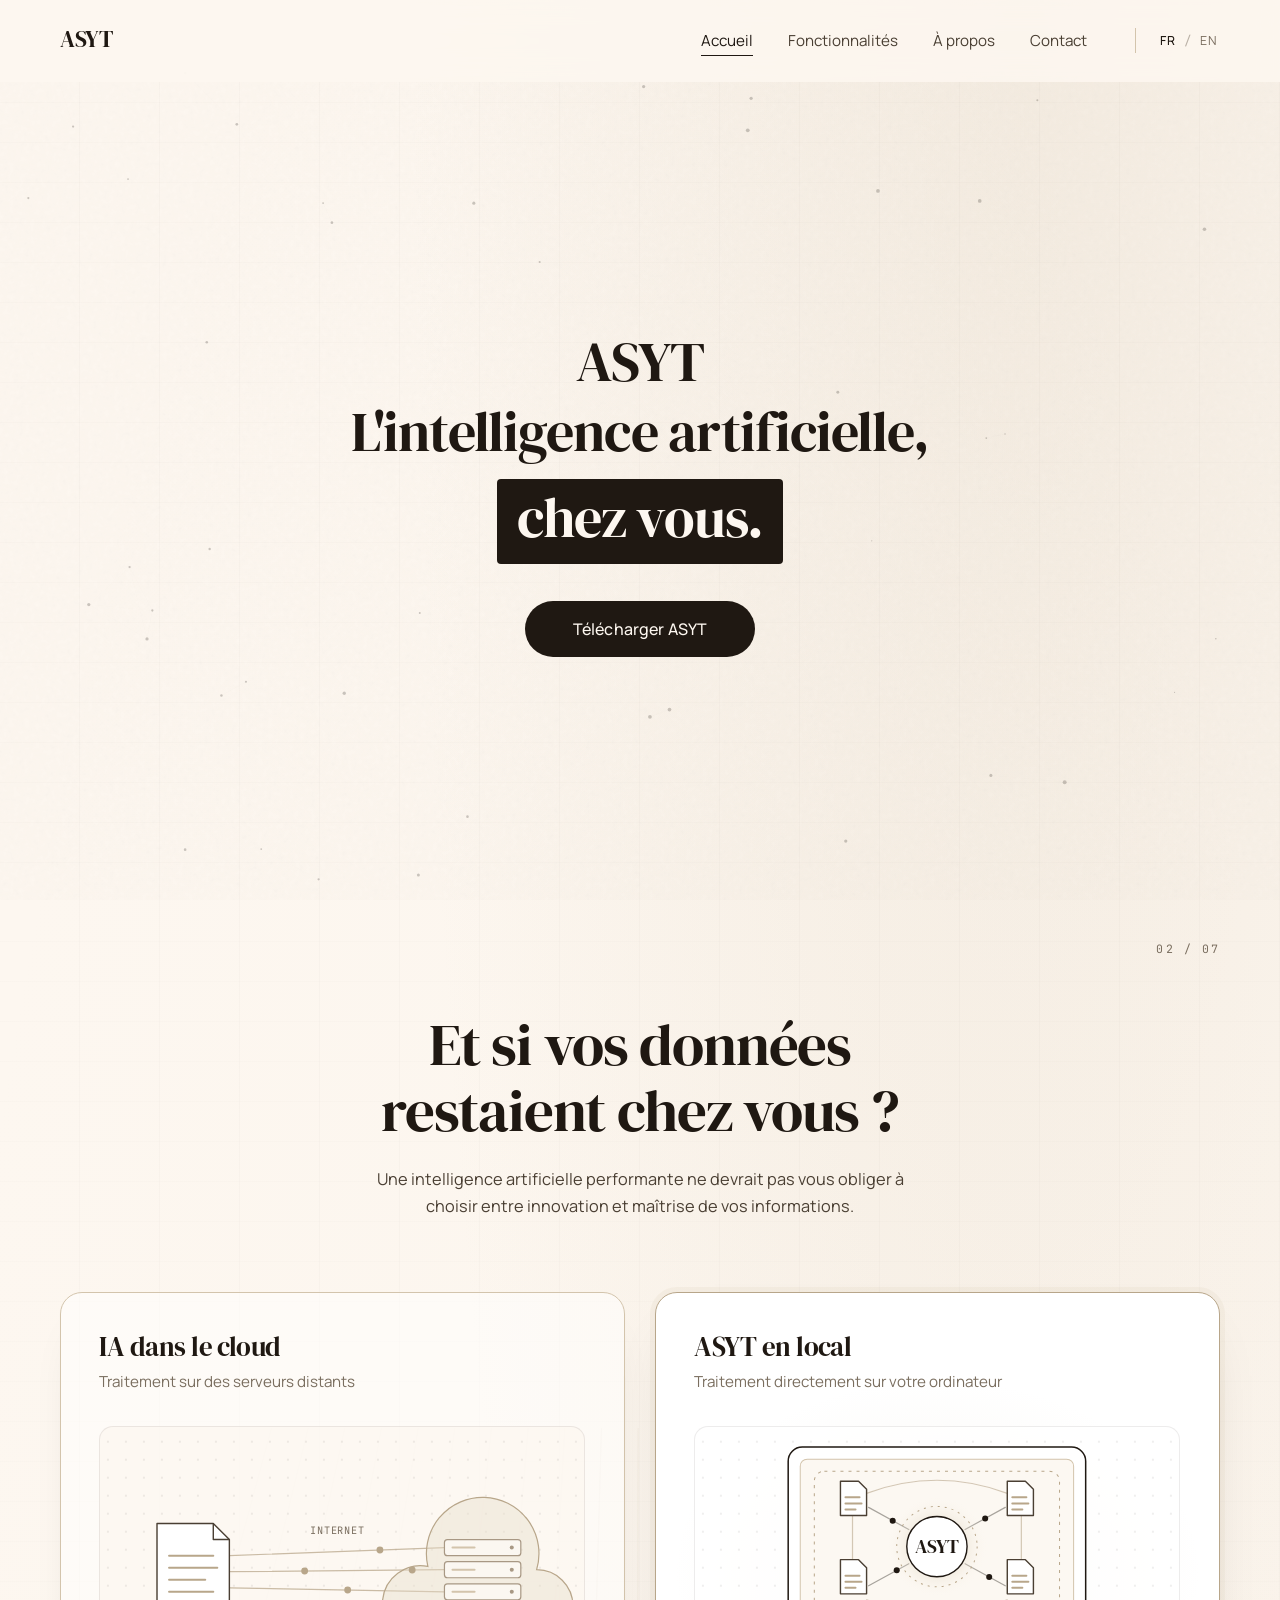
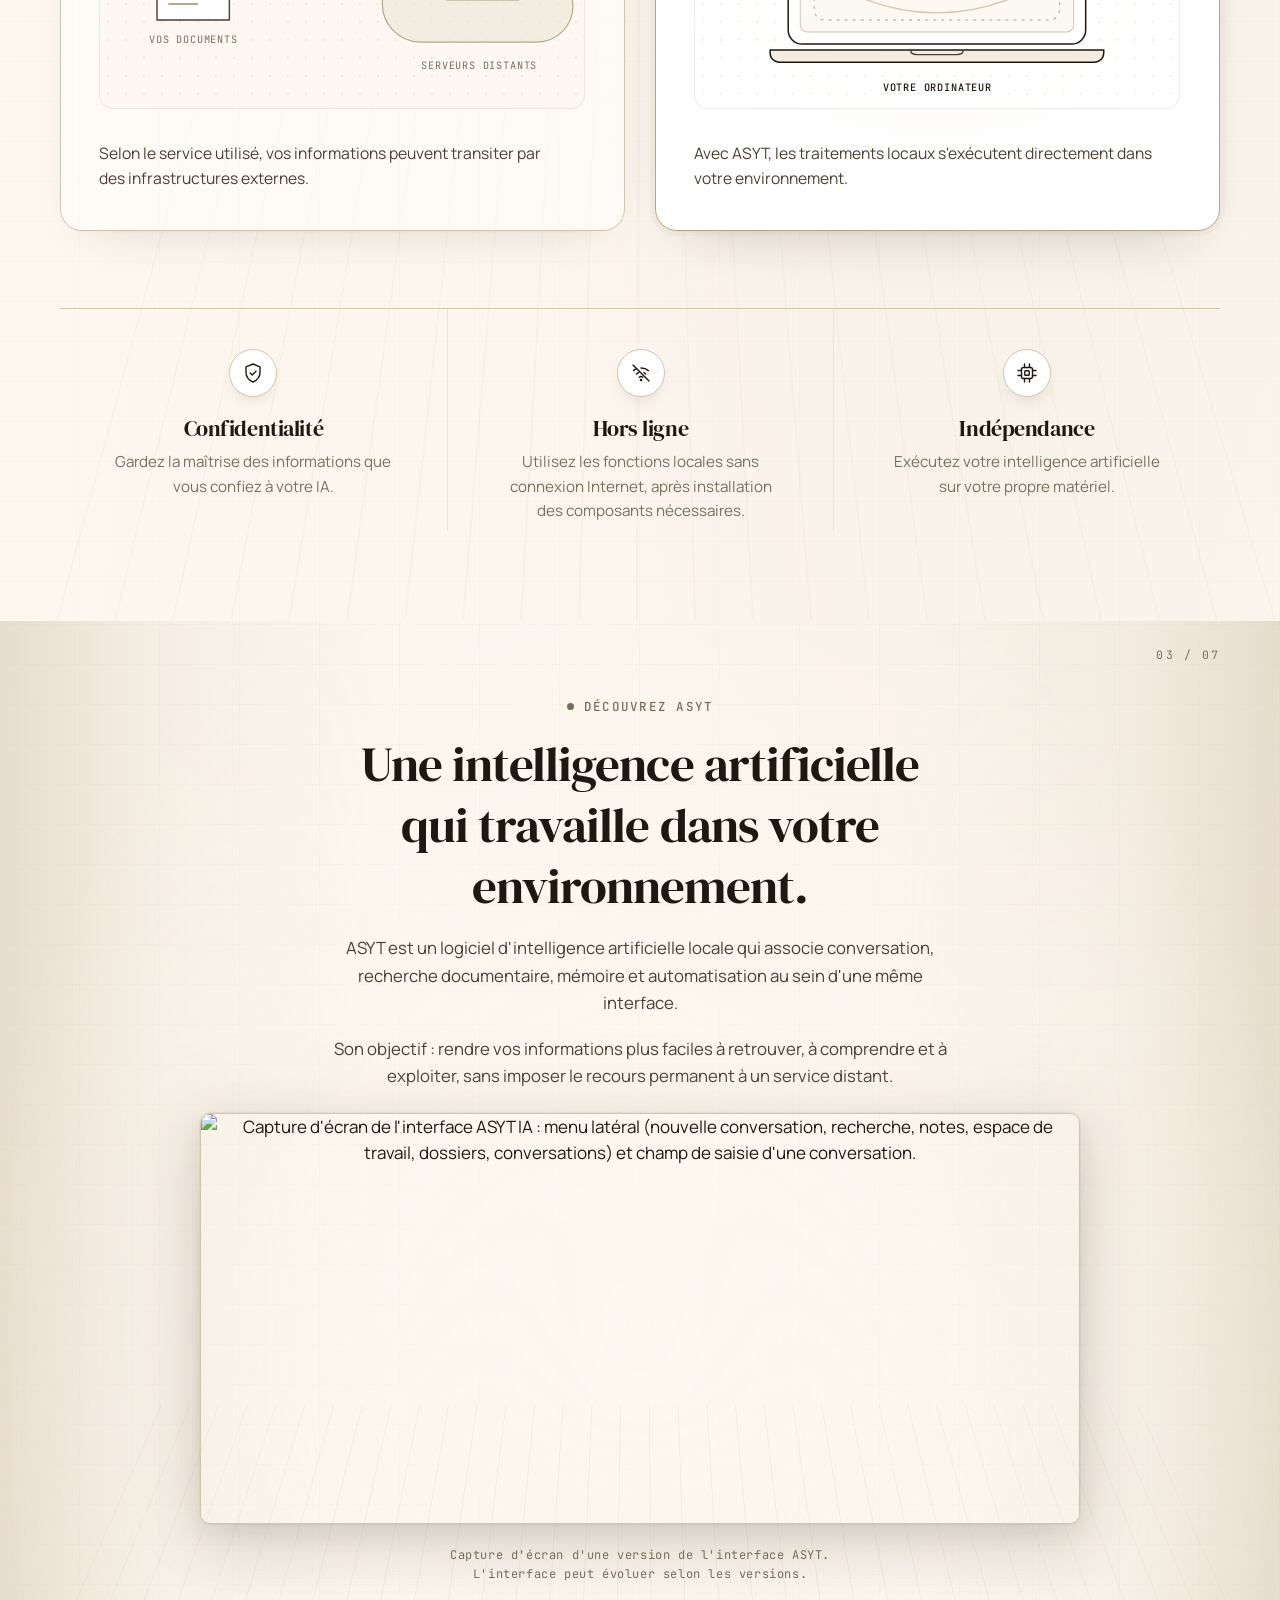
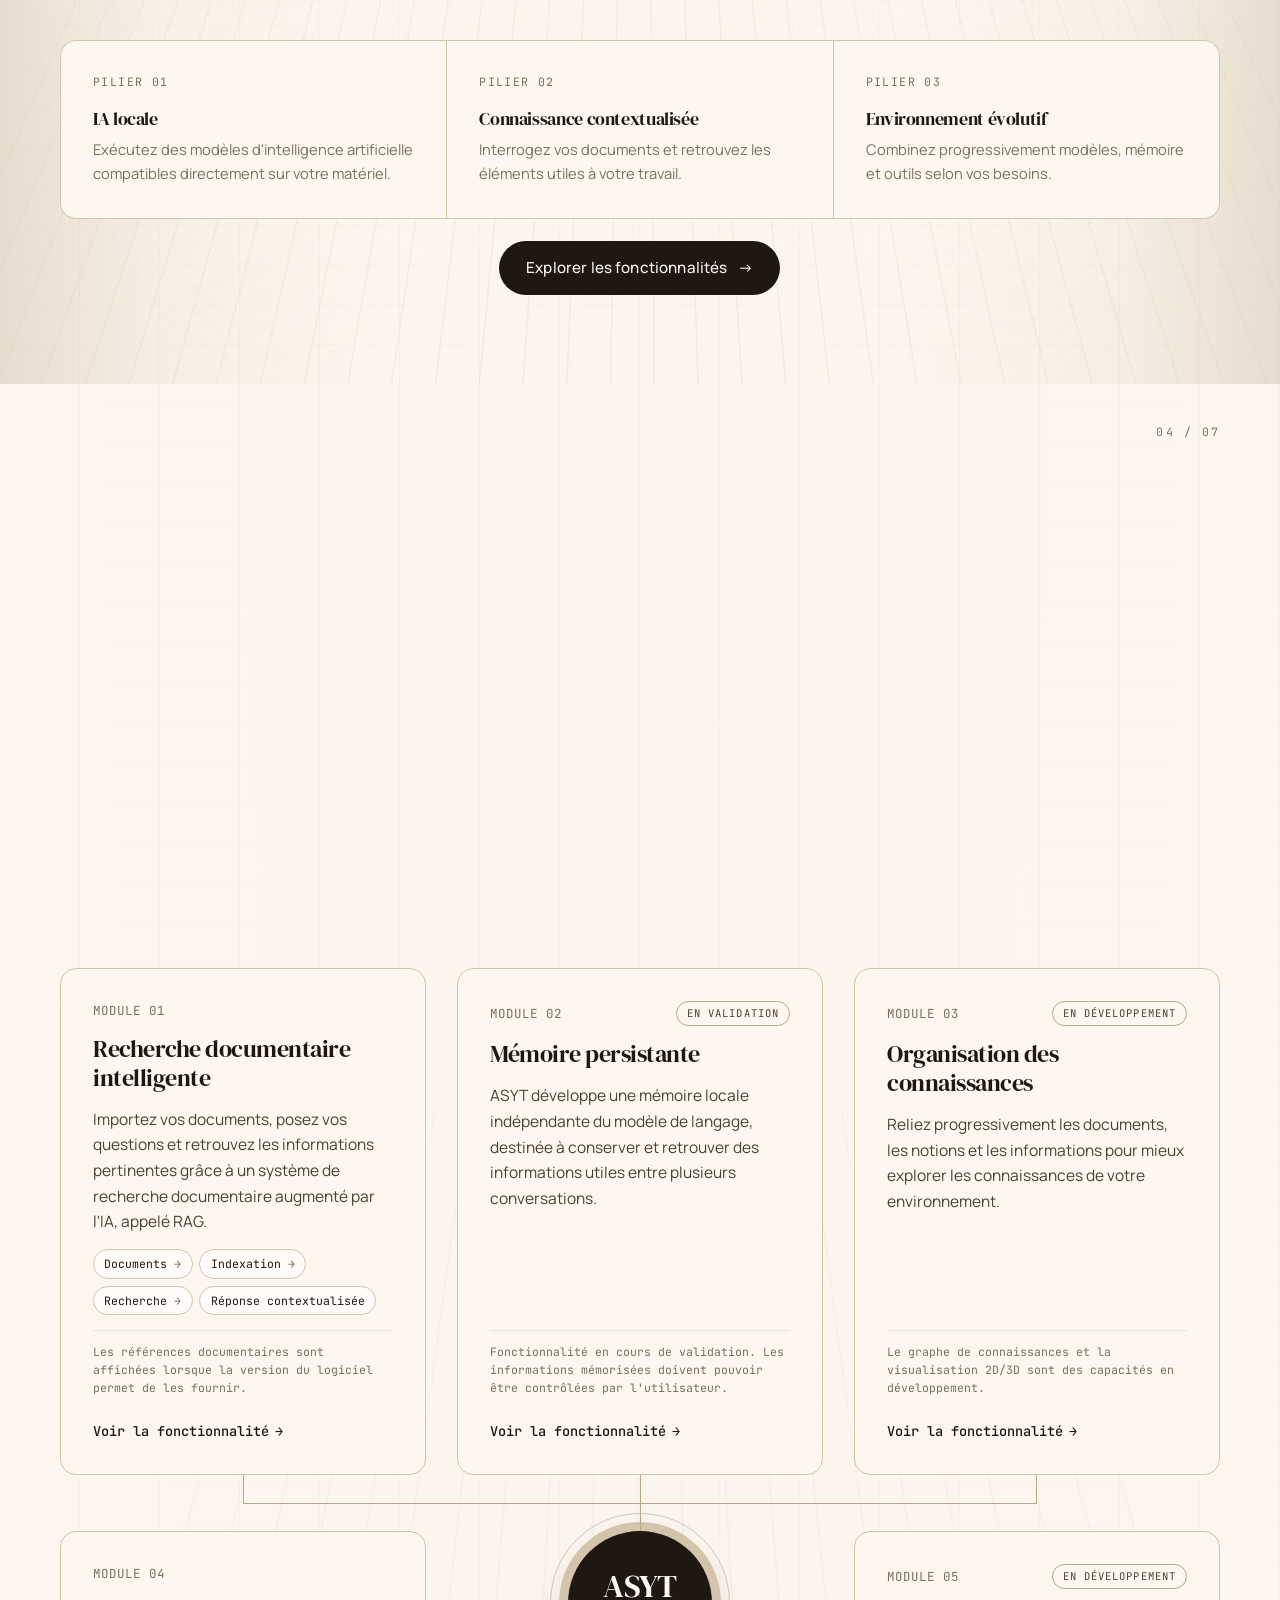
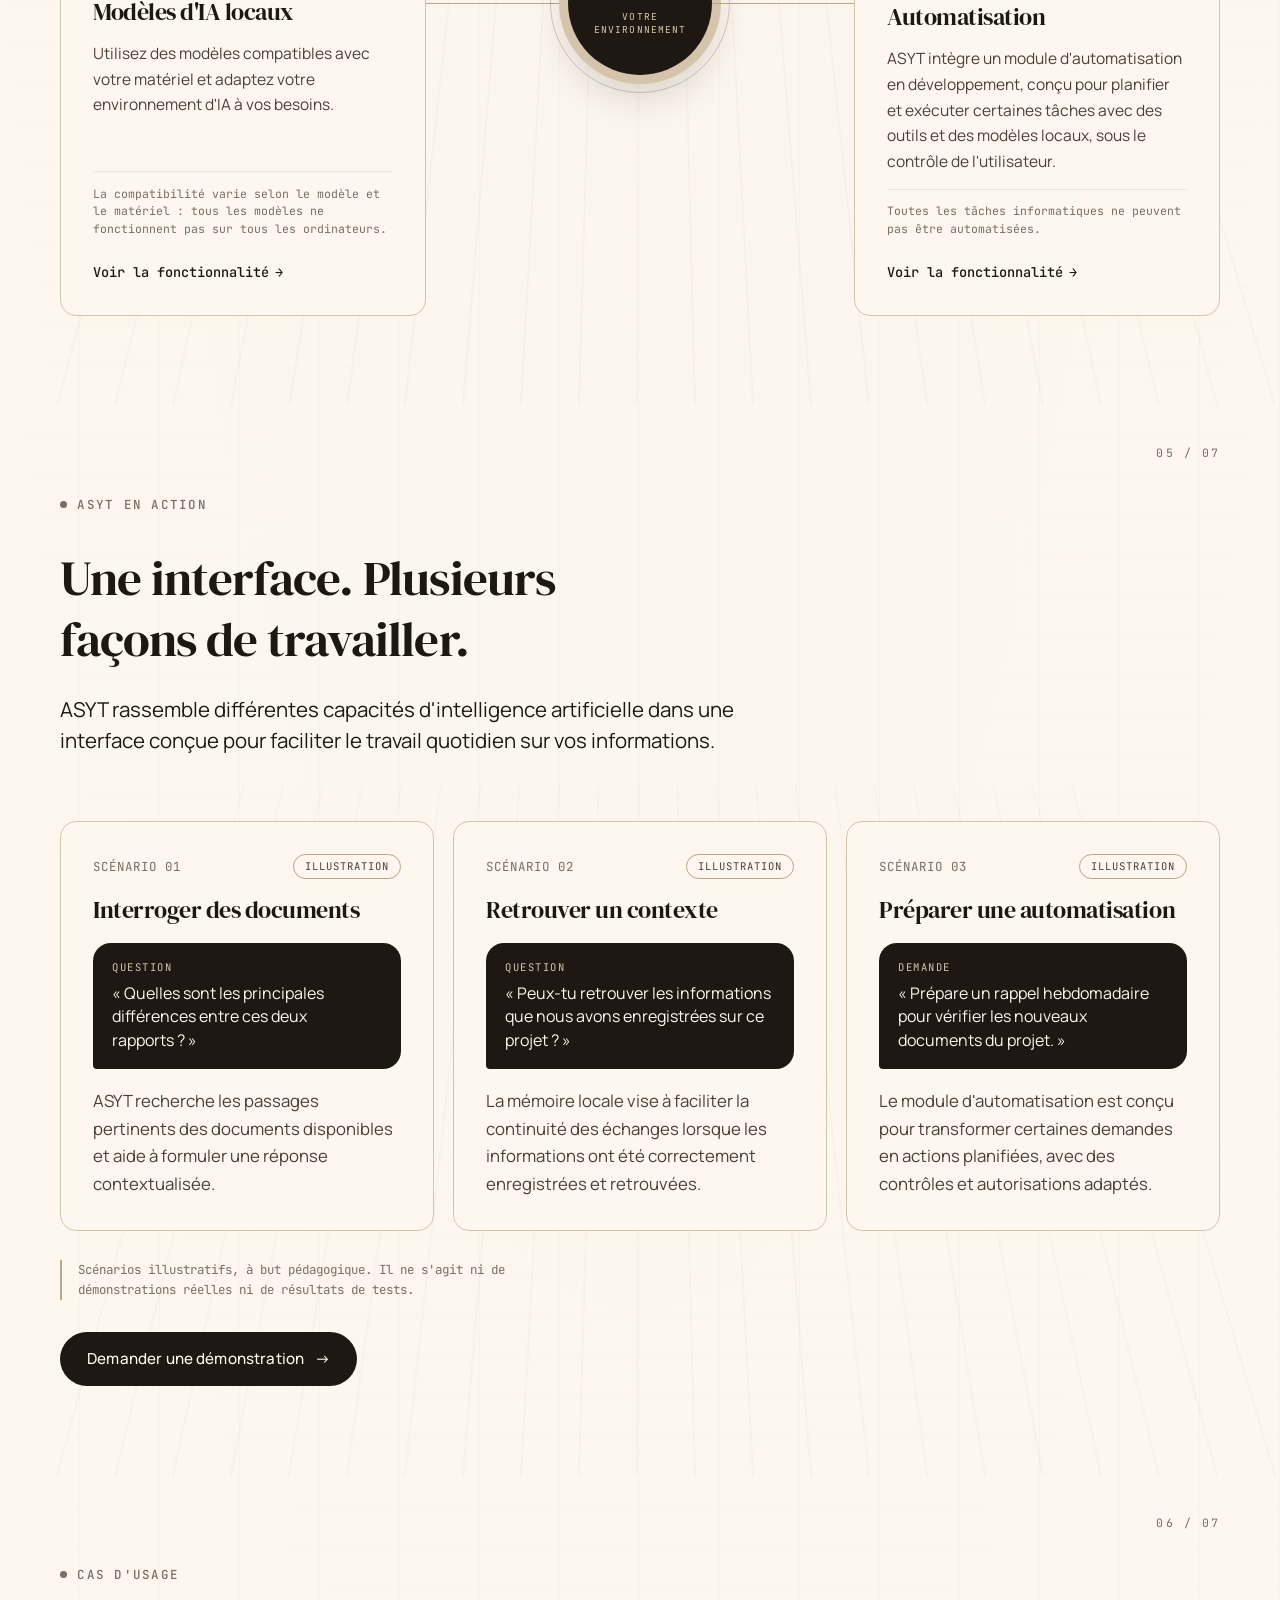
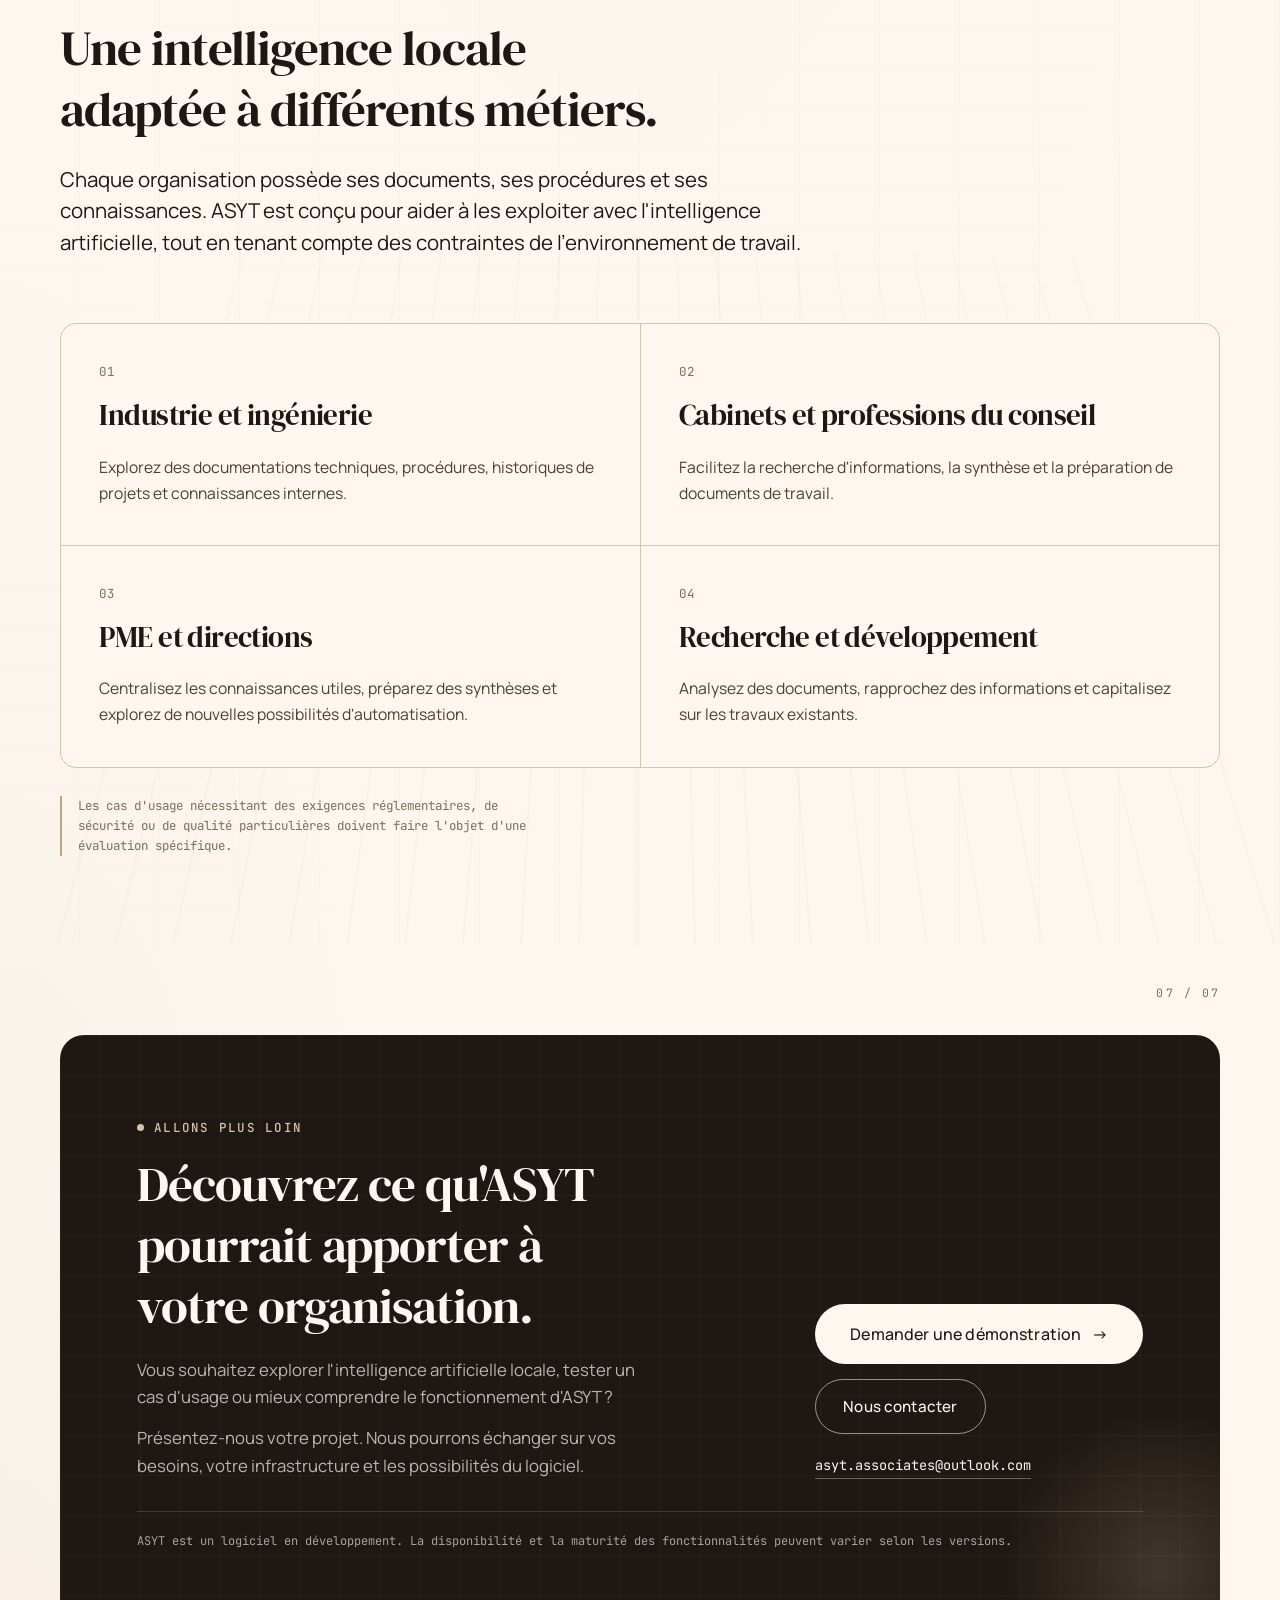
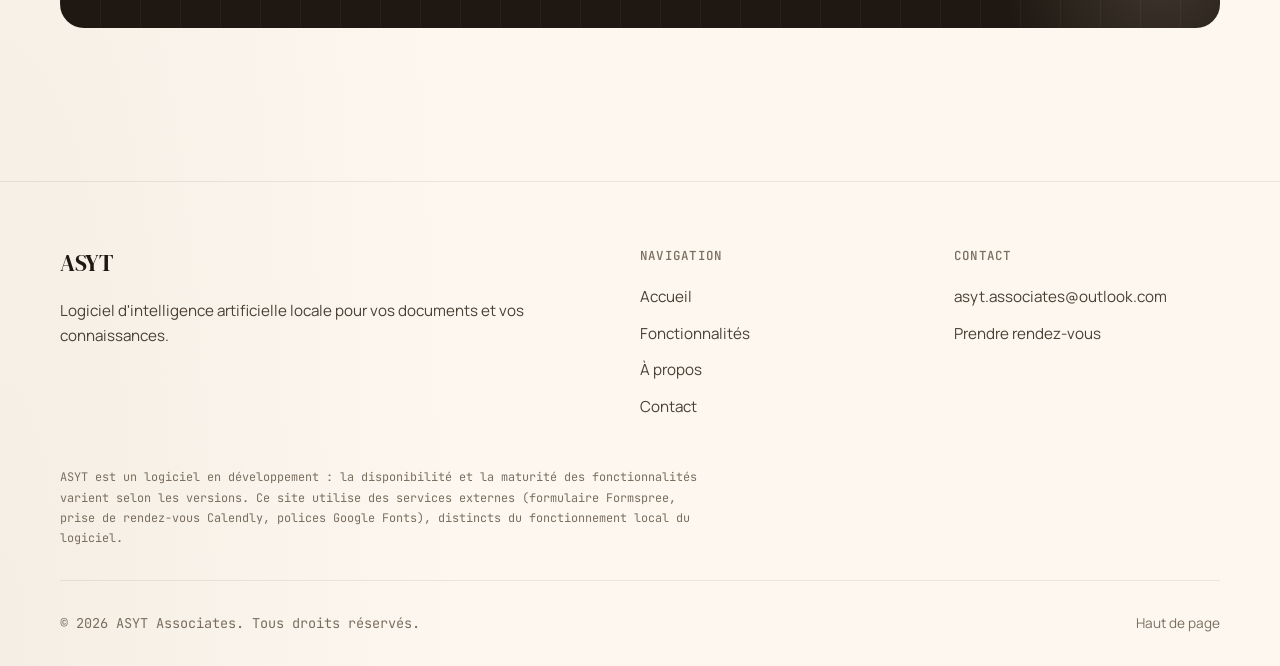
==== commit d43d3ec4: "Retirer libellés et notes sous la comparaison Cloud/ASYT (FR/EN)" ====
--- a/index.html
+++ b/index.html
@@ -163,7 +163,6 @@
       <span class="chapter-tag" aria-hidden="true">02 / 07</span>
 
       <header class="cvl-head reveal">
-        <span class="eyebrow">02 / Le constat</span>
         <h2 class="cvl-title">Et si vos données restaient chez vous&nbsp;?</h2>
         <p class="cvl-sub">Une intelligence artificielle performante ne devrait pas vous obliger à choisir entre innovation et maîtrise de vos informations.</p>
       </header>
@@ -289,7 +288,6 @@
         </div>
       </div>
 
-      <p class="cvl-note reveal">Schémas illustratifs. Les modèles locaux d'ASYT s'exécutent sur votre matériel et vos documents y sont stockés. Les fonctions Web, utilisées à votre demande, peuvent échanger des données via Internet.</p>
 
       <ul class="cvl-args" role="list">
         <li class="cvl-arg reveal">
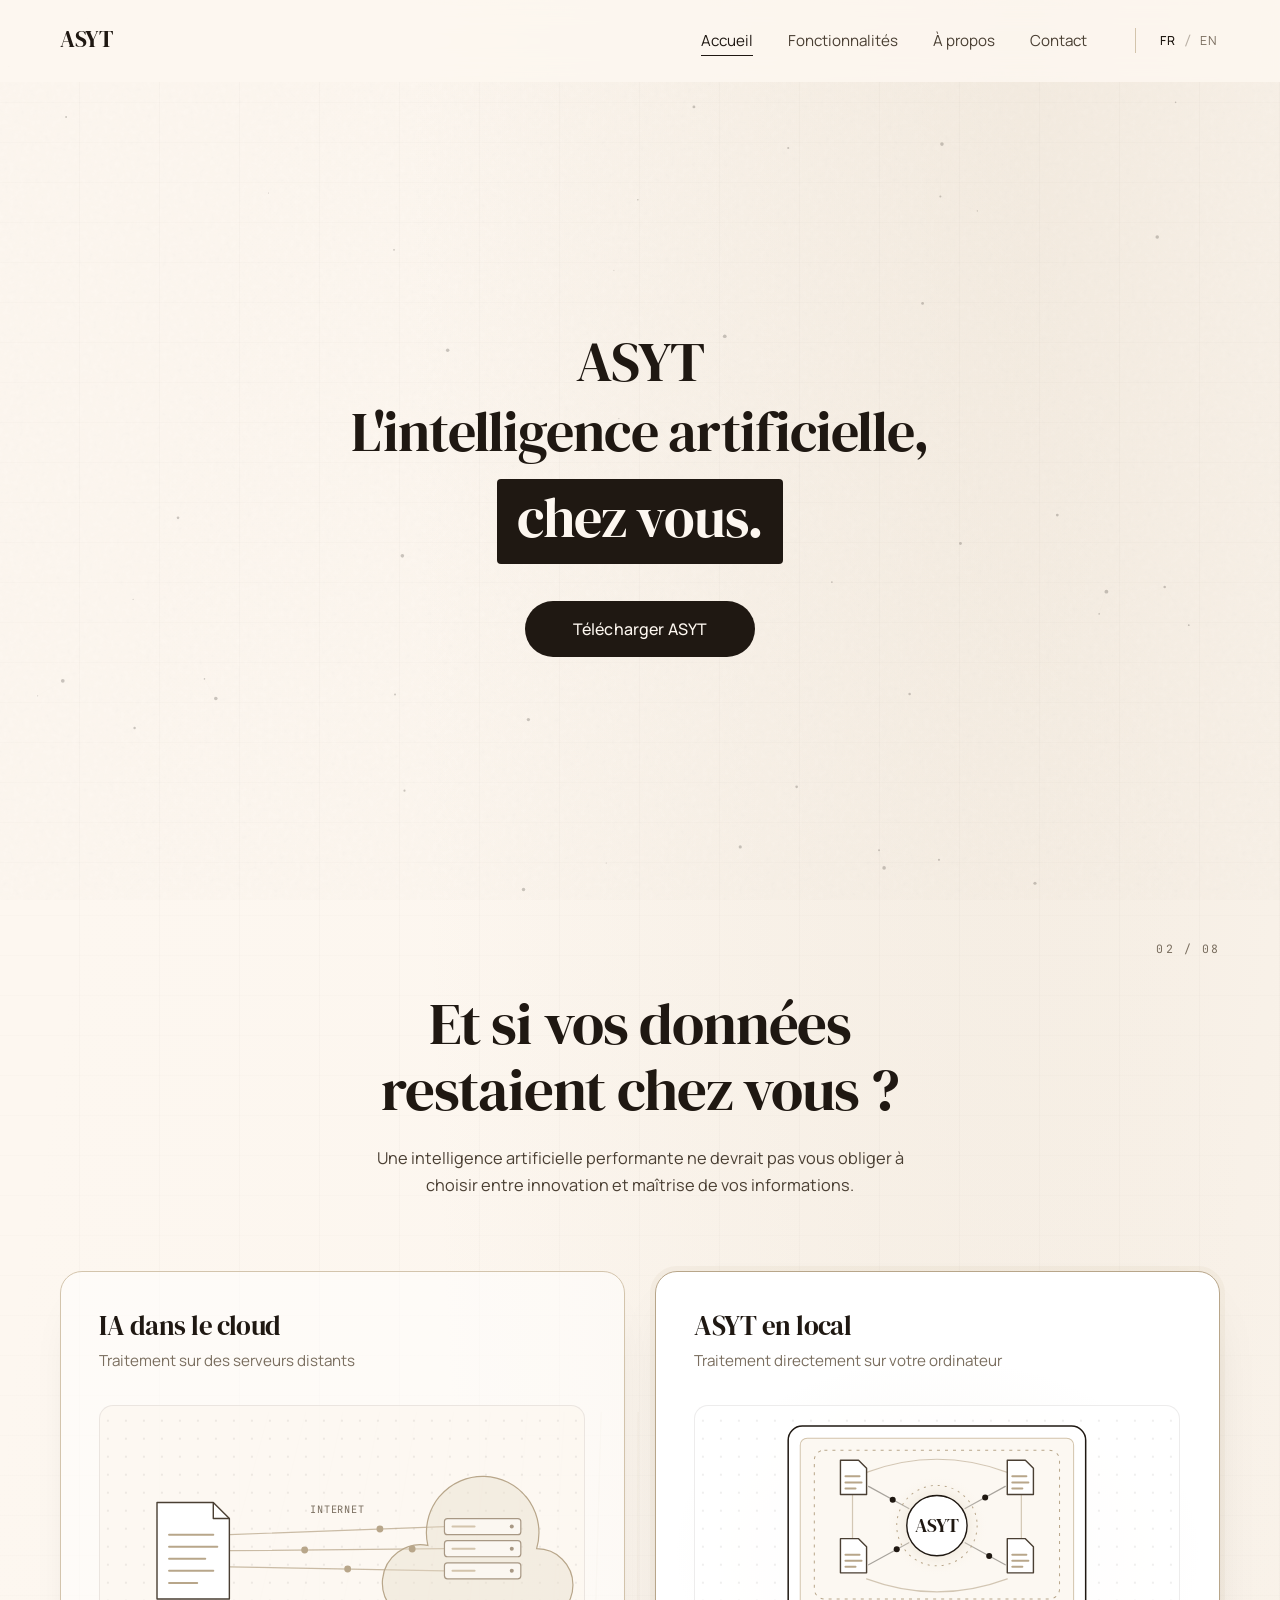
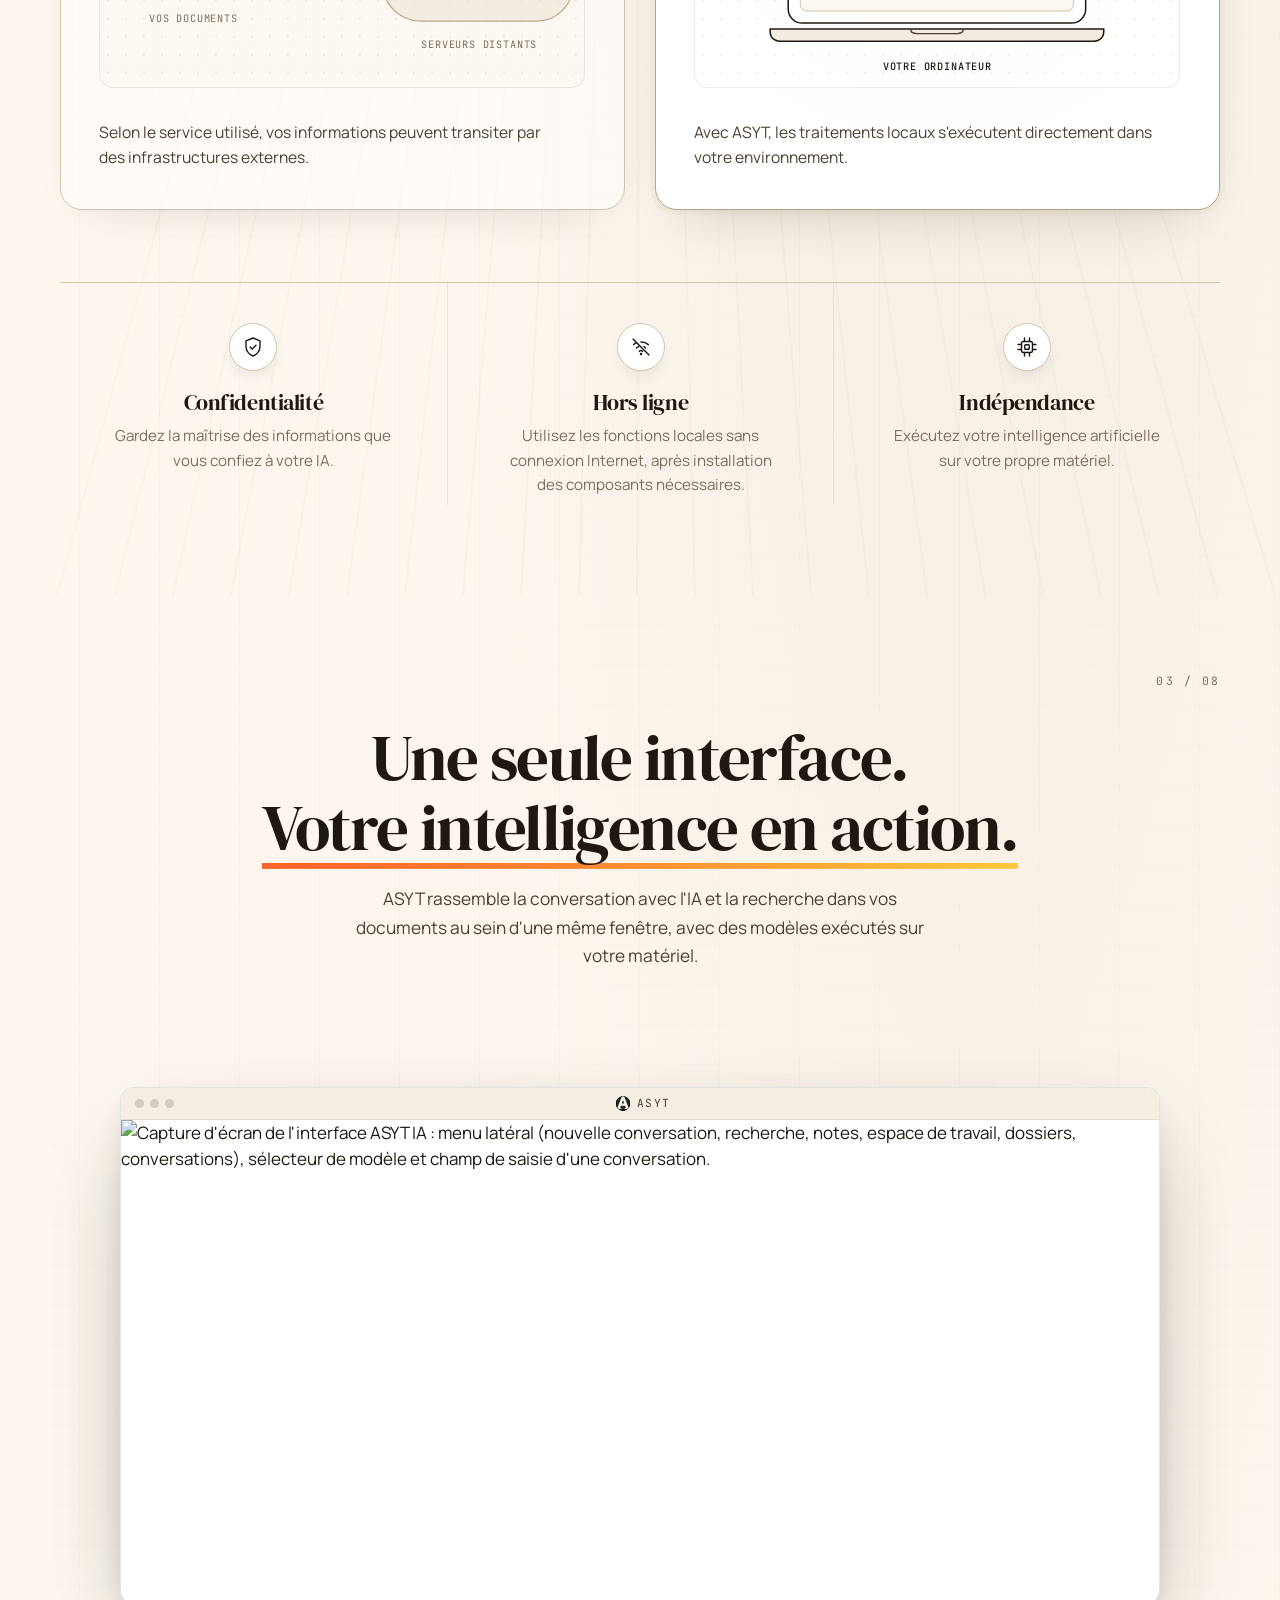
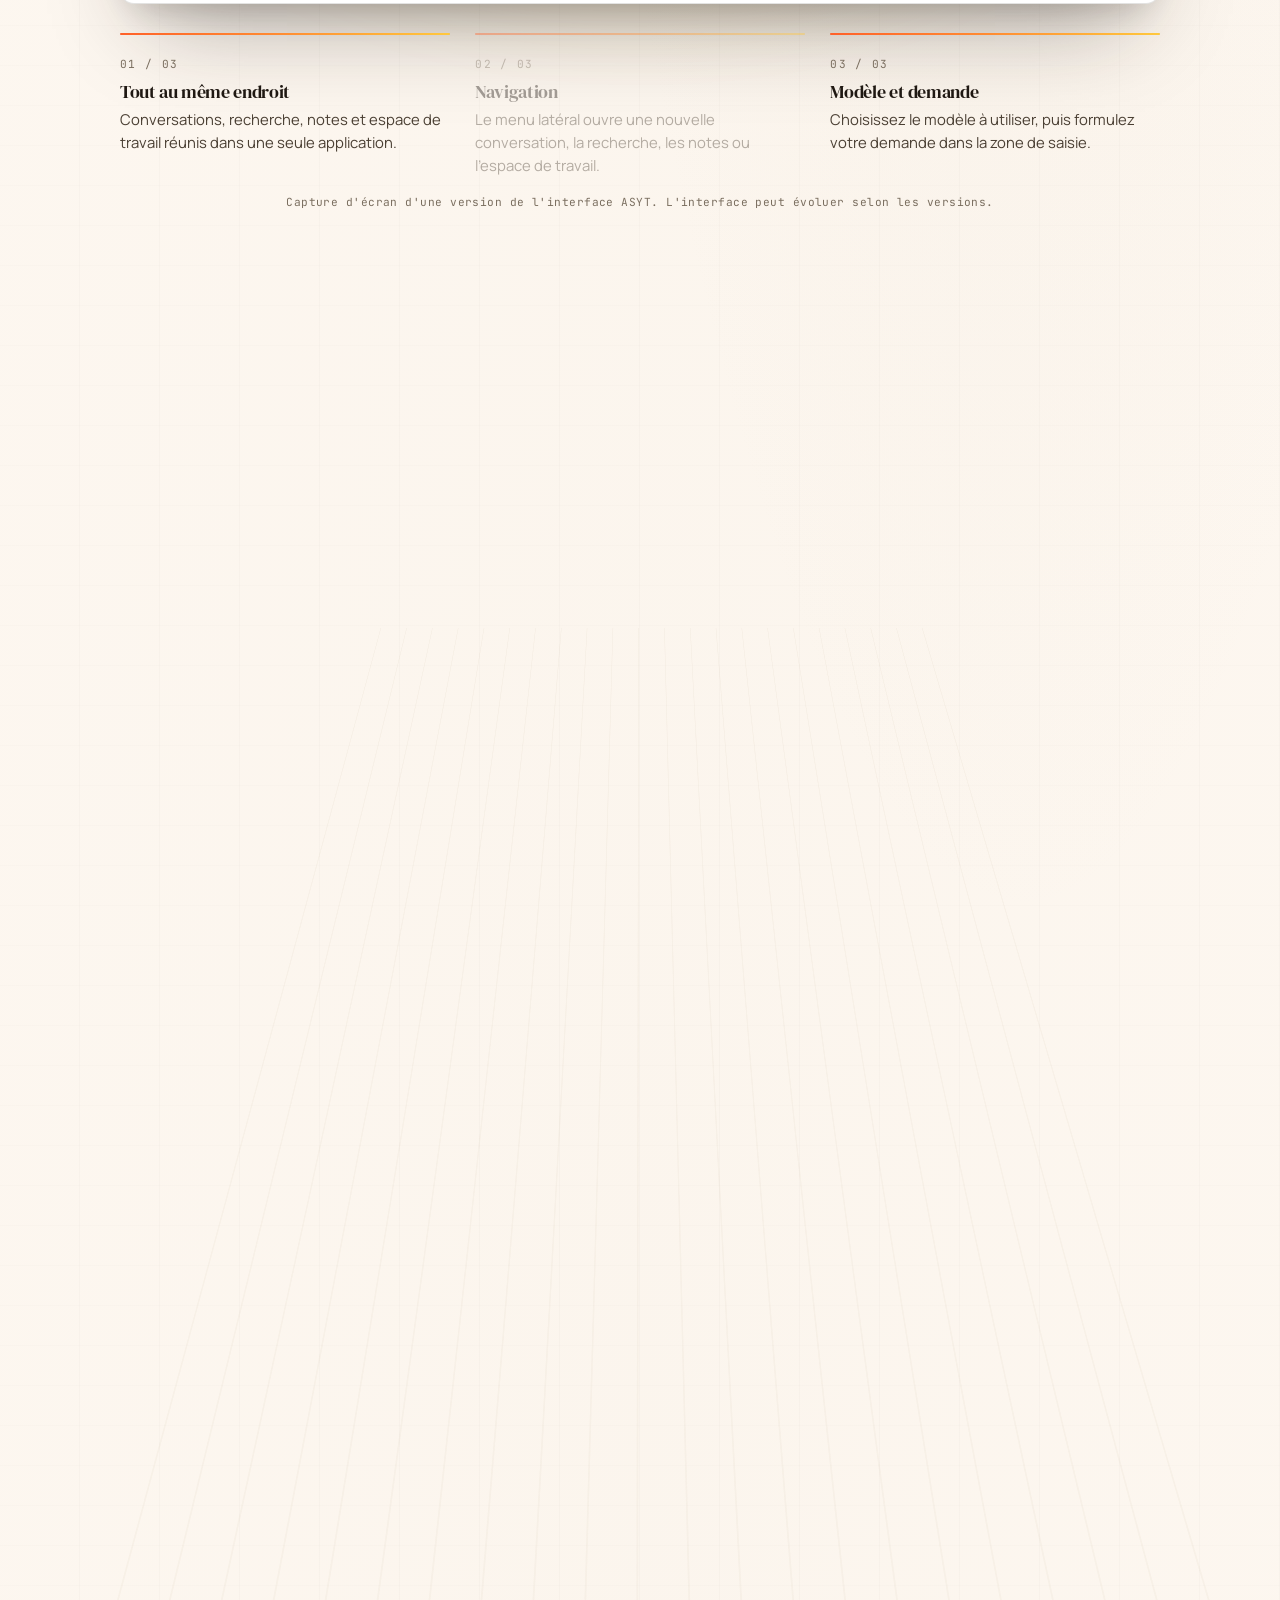
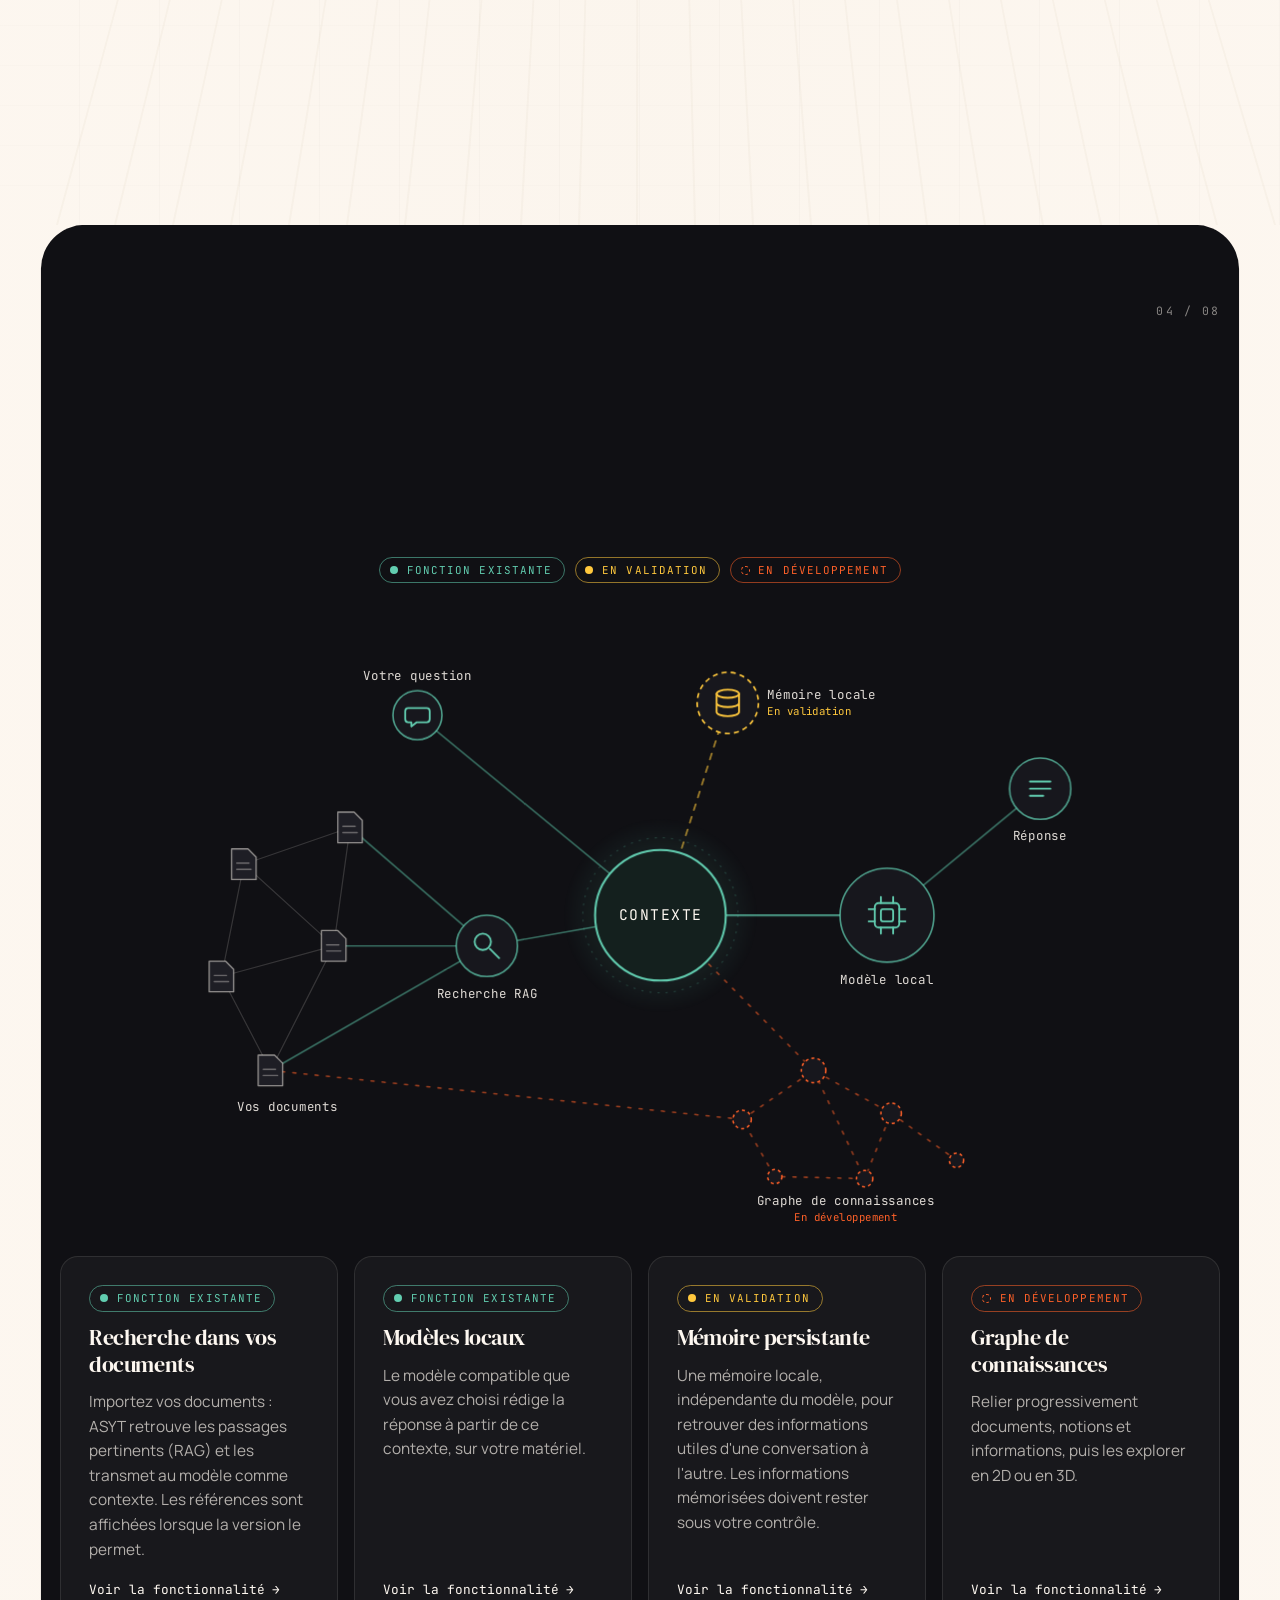
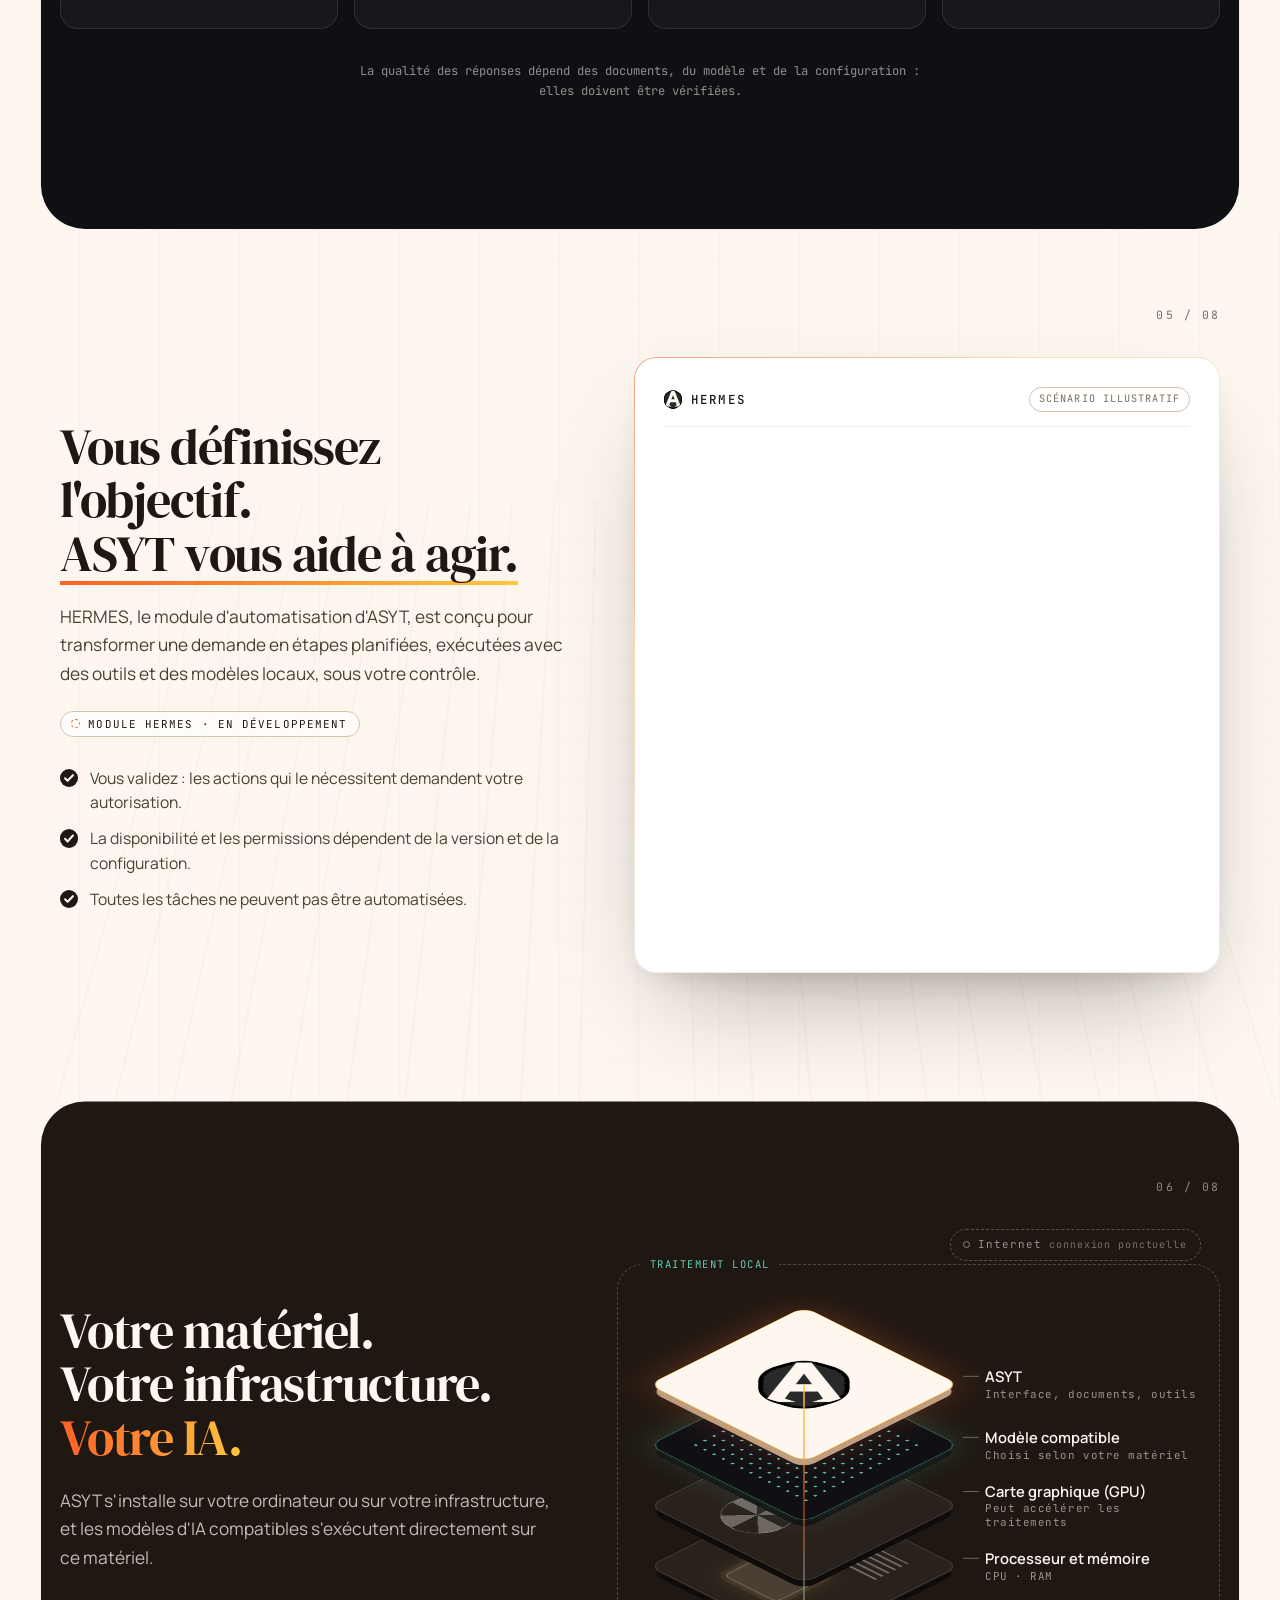
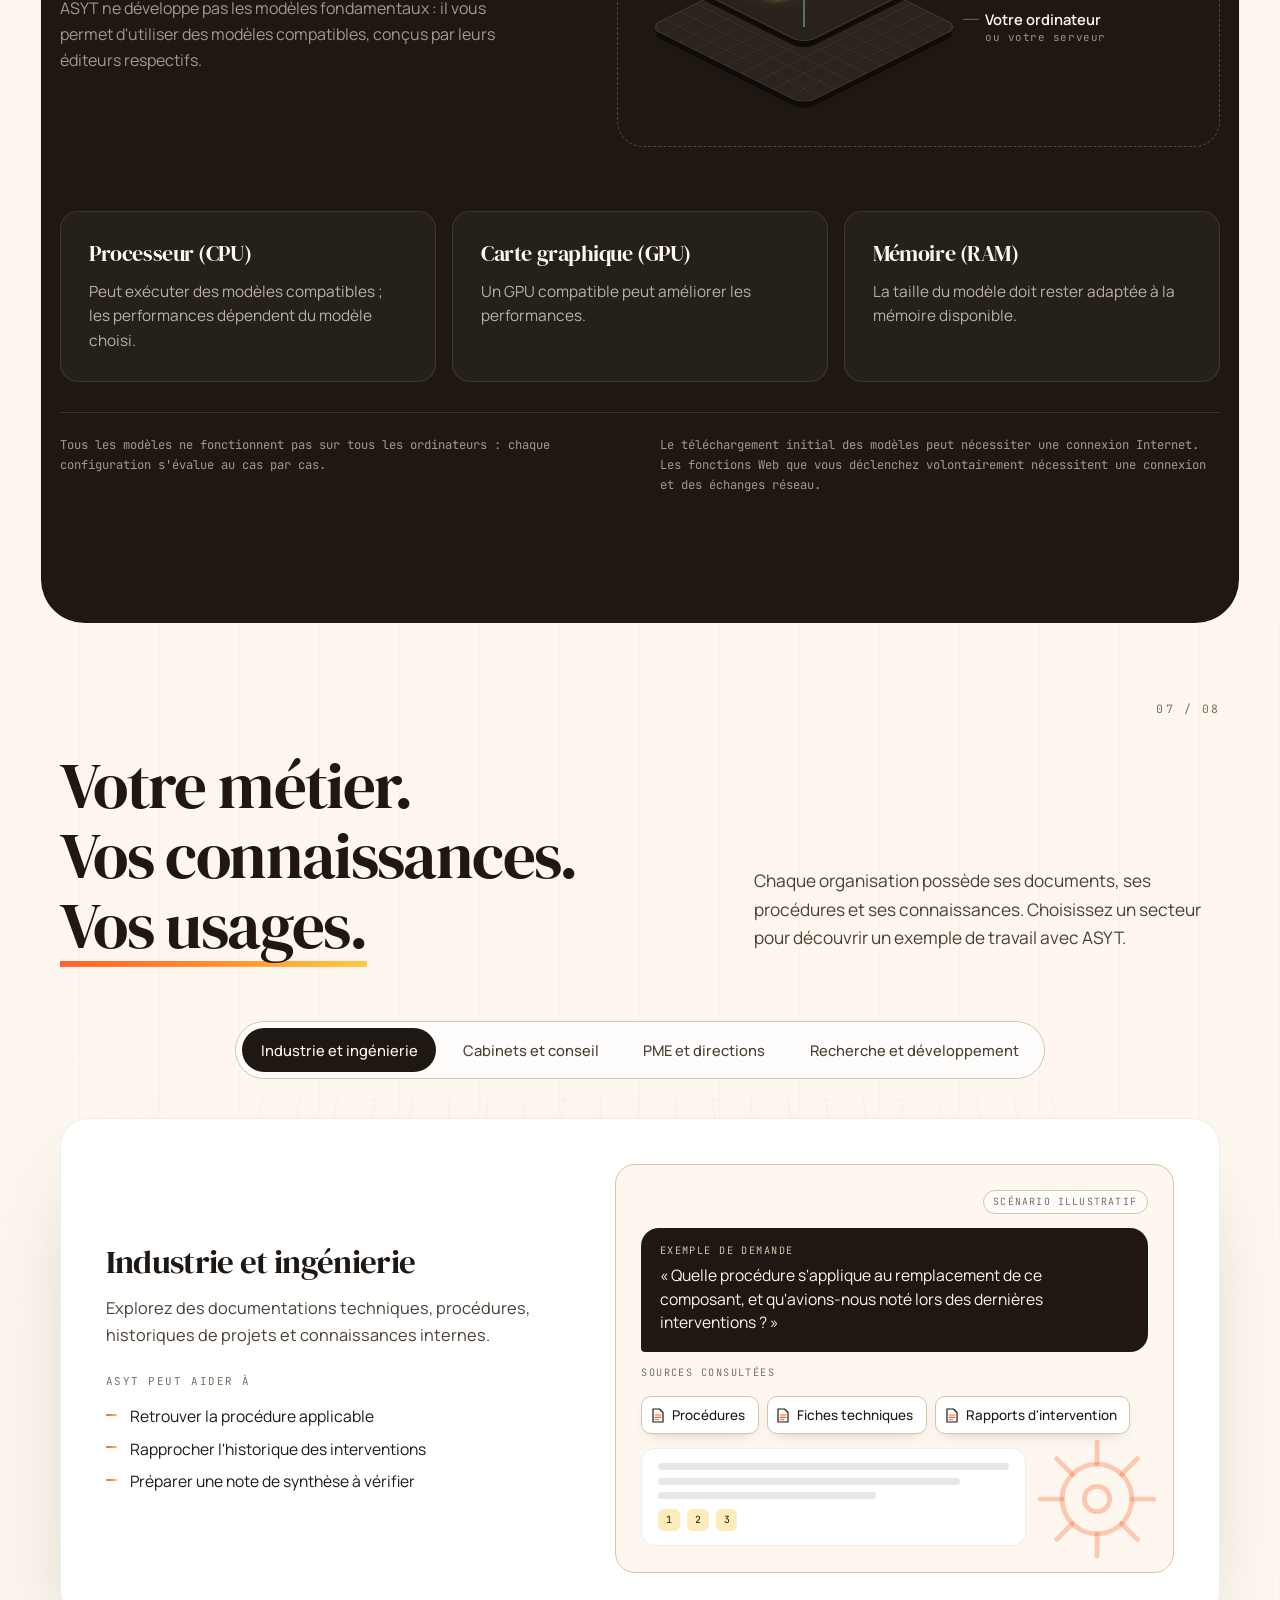
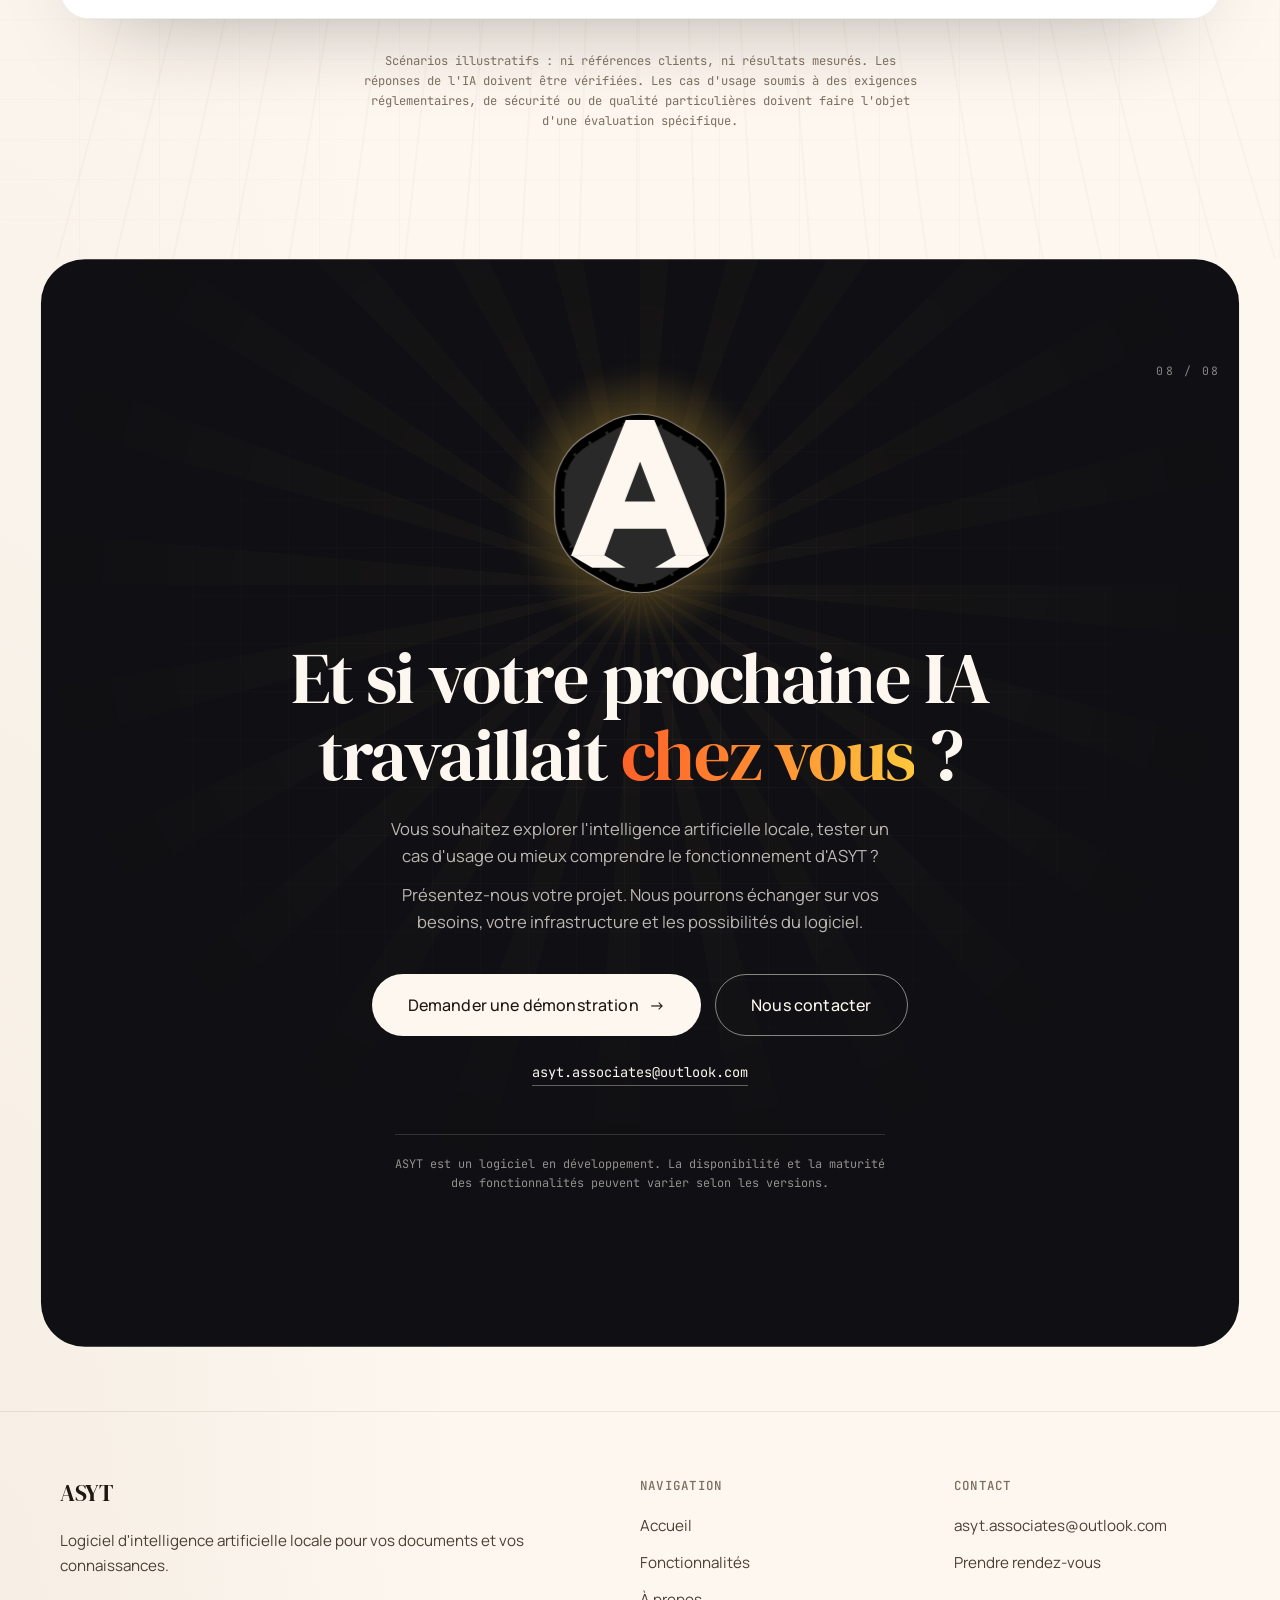
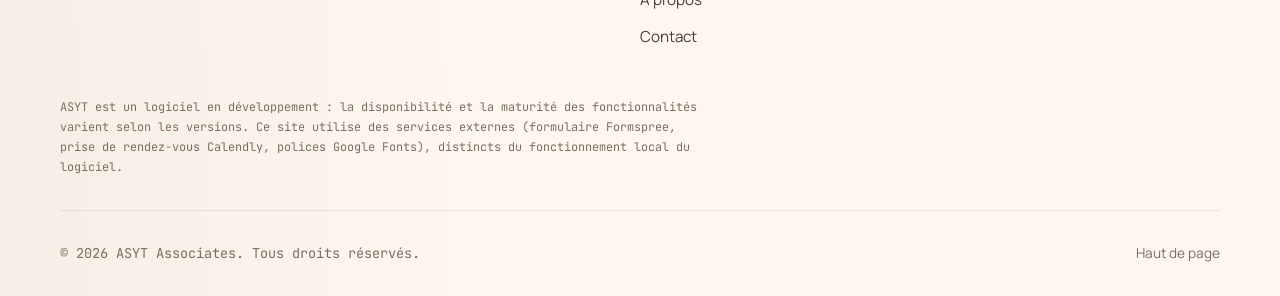
==== commit 67cdfcb3: "Accueil : refonte immersive des chapitres 03 à 08 (FR/EN) - 03 Une seule interface : capture réelle " ====
--- a/index.html
+++ b/index.html
@@ -160,7 +160,7 @@
   <!-- CHAPITRE 02 — LE CONSTAT : comparaison IA dans le cloud / ASYT en local -->
   <section class="cvl" id="constat">
     <div class="container">
-      <span class="chapter-tag" aria-hidden="true">02 / 07</span>
+      <span class="chapter-tag" aria-hidden="true">02 / 08</span>
 
       <header class="cvl-head reveal">
         <h2 class="cvl-title">Et si vos données restaient chez vous&nbsp;?</h2>
@@ -309,220 +309,433 @@
     </div>
   </section>
 
-  <!-- CHAPITRE 03 — LA RÉVÉLATION D'ASYT -->
-  <section class="product-hero" id="decouvrir">
-    <div class="product-backdrop" aria-hidden="true"></div>
+  <!-- CHAPITRE 03 — UNE SEULE INTERFACE (capture réelle, défilement narratif) -->
+  <section class="sx sx--light sx-ui" id="decouvrir">
     <div class="container">
-      <span class="chapter-tag" aria-hidden="true">03 / 07</span>
-      <div class="product-showcase">
-        <div class="reveal showcase-head">
-          <span class="eyebrow">Découvrez ASYT</span>
-          <h2 class="product-heading chapter-title">Une intelligence artificielle qui travaille dans votre environnement.</h2>
-          <div class="prose prose-center">
-            <p>ASYT est un logiciel d'intelligence artificielle locale qui associe conversation, recherche documentaire, mémoire et automatisation au sein d'une même interface.</p>
-            <p>Son objectif&nbsp;: rendre vos informations plus faciles à retrouver, à comprendre et à exploiter, sans imposer le recours permanent à un service distant.</p>
-          </div>
-        </div>
-        <div class="product-stage reveal">
-          <figure class="product-img-frame">
-            <!-- À remplacer par une capture de l'interface actuelle dès qu'elle est disponible -->
-            <img src="interface-asyt.png"
-                 alt="Capture d'écran de l'interface ASYT IA&nbsp;: menu latéral (nouvelle conversation, recherche, notes, espace de travail, dossiers, conversations) et champ de saisie d'une conversation."
-                 width="1919" height="893"
-                 loading="lazy" decoding="async">
-          </figure>
-        </div>
-        <p class="product-tagline">Capture d'écran d'une version de l'interface ASYT. L'interface peut évoluer selon les versions.</p>
-
-        <div class="stats pillars reveal">
-          <div class="stat">
-            <div class="stat-kicker">Pilier 01</div>
-            <h3 class="stat-title">IA locale</h3>
-            <p>Exécutez des modèles d'intelligence artificielle compatibles directement sur votre matériel.</p>
-          </div>
-          <div class="stat">
-            <div class="stat-kicker">Pilier 02</div>
-            <h3 class="stat-title">Connaissance contextualisée</h3>
-            <p>Interrogez vos documents et retrouvez les éléments utiles à votre travail.</p>
-          </div>
-          <div class="stat">
-            <div class="stat-kicker">Pilier 03</div>
-            <h3 class="stat-title">Environnement évolutif</h3>
-            <p>Combinez progressivement modèles, mémoire et outils selon vos besoins.</p>
-          </div>
-        </div>
-        <a href="services.html" class="btn btn-primary reveal">
-          Explorer les fonctionnalités
-          <span class="arrow" aria-hidden="true">→</span>
-        </a>
-      </div>
+      <span class="chapter-tag" aria-hidden="true">03 / 08</span>
+      <header class="sx-head sx-head--center reveal">
+        <h2 class="sx-title"><span class="sx-line">Une seule interface.</span> <span class="sx-line"><span class="sx-mark">Votre intelligence en action.</span></span></h2>
+        <p class="sx-lead">ASYT rassemble la conversation avec l'IA et la recherche dans vos documents au sein d'une même fenêtre, avec des modèles exécutés sur votre matériel.</p>
+      </header>
+    </div>
+
+    <div class="sx-ui-track">
+      <div class="sx-ui-sticky">
+        <div class="container">
+          <div class="sx-ui-scene">
+            <div class="sx-ui-glow" aria-hidden="true"></div>
+            <figure class="sx-ui-window">
+              <div class="sx-ui-bar" aria-hidden="true">
+                <span class="sx-ui-dots"><i></i><i></i><i></i></span>
+                <span class="sx-ui-name"><img src="asyt-emblem.svg" alt="" width="14" height="15">ASYT</span>
+              </div>
+              <div class="sx-ui-viewport">
+                <div class="sx-ui-zoom">
+                  <img src="interface-asyt.png"
+                       alt="Capture d'écran de l'interface ASYT IA&nbsp;: menu latéral (nouvelle conversation, recherche, notes, espace de travail, dossiers, conversations), sélecteur de modèle et champ de saisie d'une conversation."
+                       width="1919" height="893" decoding="async">
+                  <span class="sx-ui-focus sx-ui-focus--nav" aria-hidden="true"></span>
+                  <span class="sx-ui-focus sx-ui-focus--model" aria-hidden="true"></span>
+                  <span class="sx-ui-focus sx-ui-focus--input" aria-hidden="true"></span>
+                </div>
+              </div>
+            </figure>
+            <ol class="sx-ui-steps">
+              <li class="sx-ui-step is-active" style="--k:1">
+                <span class="sx-ui-step-num">01 / 03</span>
+                <h3>Tout au même endroit</h3>
+                <p>Conversations, recherche, notes et espace de travail réunis dans une seule application.</p>
+              </li>
+              <li class="sx-ui-step" style="--k:2">
+                <span class="sx-ui-step-num">02 / 03</span>
+                <h3>Navigation</h3>
+                <p>Le menu latéral ouvre une nouvelle conversation, la recherche, les notes ou l'espace de travail.</p>
+              </li>
+              <li class="sx-ui-step" style="--k:3">
+                <span class="sx-ui-step-num">03 / 03</span>
+                <h3>Modèle et demande</h3>
+                <p>Choisissez le modèle à utiliser, puis formulez votre demande dans la zone de saisie.</p>
+              </li>
+            </ol>
+            <p class="sx-ui-caption">Capture d'écran d'une version de l'interface ASYT. L'interface peut évoluer selon les versions.</p>
+          </div>
+        </div>
+      </div>
+    </div>
+
+    <div class="container sx-ui-after">
+      <a href="services.html" class="btn btn-primary reveal">
+        Explorer les fonctionnalités
+        <span class="arrow" aria-hidden="true">→</span>
+      </a>
     </div>
   </section>
 
-  <!-- CHAPITRE 04 — LE CERVEAU LOCAL -->
-  <section id="coeur">
+  <!-- CHAPITRE 04 — VOTRE SAVOIR (graphe de connaissances animé) -->
+  <section class="sx sx--dark sx-kg-sec" id="coeur">
+    <div class="sx-bg" aria-hidden="true"></div>
     <div class="container">
-      <span class="chapter-tag" aria-hidden="true">04 / 07</span>
-      <div class="section-head reveal">
-        <span class="eyebrow">Au cœur d'ASYT</span>
-        <h2 class="chapter-title">Vos documents deviennent une connaissance exploitable.</h2>
-        <p class="lead">ASYT est conçu pour aller au-delà d'une simple conversation avec un modèle d'IA.</p>
-        <p>Il associe différentes briques technologiques pour retrouver des informations pertinentes, enrichir le contexte des échanges et organiser les connaissances dans la durée.</p>
-      </div>
-
-      <div class="hub">
-        <div class="hub-core reveal">
-          <div class="hub-core-node">
-            <span class="hub-core-name">ASYT</span>
-            <span class="hub-core-sub">Votre environnement</span>
-          </div>
-        </div>
-        <div class="hub-bus" aria-hidden="true"></div>
-
-        <article class="module hub-m1 reveal reveal-delay-1">
-          <div class="module-top"><span class="num">Module 01</span></div>
-          <h3>Recherche documentaire intelligente</h3>
-          <p>Importez vos documents, posez vos questions et retrouvez les informations pertinentes grâce à un système de recherche documentaire augmenté par l'IA, appelé RAG.</p>
-          <ol class="flow-steps">
-            <li>Documents</li>
-            <li>Indexation</li>
-            <li>Recherche</li>
-            <li>Réponse contextualisée</li>
+      <span class="chapter-tag" aria-hidden="true">04 / 08</span>
+      <header class="sx-head sx-head--split reveal">
+        <h2 class="sx-title">Votre savoir donne de la <span class="sx-grad">profondeur</span> à&nbsp;l'IA.</h2>
+        <p class="sx-lead">Un modèle d'IA ne connaît pas vos dossiers. ASYT relie vos documents, votre question et le modèle choisi pour que les réponses s'appuient sur vos propres informations.</p>
+      </header>
+
+      <div class="sx-kg reveal" data-focus="">
+        <ul class="sx-legend" role="list">
+          <li class="sx-status sx-status--live">Fonction existante</li>
+          <li class="sx-status sx-status--valid">En validation</li>
+          <li class="sx-status sx-status--dev">En développement</li>
+        </ul>
+        <figure class="sx-kg-stage">
+          <svg class="sx-kg-svg" viewBox="0 0 960 600" role="img" aria-labelledby="sx-kg-desc" focusable="false" xmlns="http://www.w3.org/2000/svg">
+            <title id="sx-kg-desc">Schéma : vos documents sont recherchés (RAG), les passages utiles rejoignent votre question dans le contexte, puis le modèle local rédige une réponse. La mémoire locale (en validation) et le graphe de connaissances (en développement) se relient au contexte.</title>
+            <defs>
+              <radialGradient id="sx-kg-core" cx="50%" cy="50%" r="50%">
+                <stop offset="0" stop-color="#62CDB0" stop-opacity="0.38"/>
+                <stop offset="0.55" stop-color="#62CDB0" stop-opacity="0.1"/>
+                <stop offset="1" stop-color="#62CDB0" stop-opacity="0"/>
+              </radialGradient>
+            </defs>
+            <!-- Liens entre documents -->
+            <g class="sx-kg-f sx-kg-f--docs" fill="none">
+              <path class="sx-kg-edge sx-kg-edge--faint" pathLength="1" d="M92 250L196 214M92 250L70 360M92 250L180 330M196 214L180 330M70 360L180 330M70 360L118 452M180 330L118 452" style="--d:.5s"/>
+            </g>
+            <!-- Graphe de connaissances (en développement) -->
+            <g class="sx-kg-f sx-kg-f--graph" fill="none">
+              <path class="sx-kg-edge sx-kg-edge--dev sx-loop" d="M580 500L650 452L726 494L700 558L612 556L580 500M650 452L700 558M726 494L790 540M118 452L580 500M650 452L500 300"/>
+            </g>
+            <!-- Mémoire locale (en validation) -->
+            <g class="sx-kg-f sx-kg-f--memory" fill="none">
+              <path class="sx-kg-edge sx-kg-edge--valid" d="M566 92L500 300"/>
+            </g>
+            <!-- Flux existants : documents → recherche → contexte → modèle → réponse -->
+            <g class="sx-kg-f sx-kg-f--docs" fill="none">
+              <path class="sx-kg-edge" pathLength="1" d="M196 214L330 330" style="--d:.8s"/>
+              <path class="sx-kg-edge" pathLength="1" d="M180 330L330 330" style="--d:.85s"/>
+              <path class="sx-kg-edge" pathLength="1" d="M118 452L330 330" style="--d:.9s"/>
+              <path class="sx-kg-edge" pathLength="1" d="M330 330L500 300" style="--d:1.05s"/>
+            </g>
+            <g fill="none">
+              <path class="sx-kg-edge" pathLength="1" d="M262 104L500 300" style="--d:1s"/>
+            </g>
+            <g class="sx-kg-f sx-kg-f--models" fill="none">
+              <path class="sx-kg-edge sx-kg-edge--strong" pathLength="1" d="M500 300L722 300" style="--d:1.2s"/>
+              <path class="sx-kg-edge" pathLength="1" d="M722 300L872 176" style="--d:1.35s"/>
+            </g>
+
+            <!-- Nœuds -->
+            <g class="sx-kg-f sx-kg-f--docs">
+              <g class="sx-kg-pop" style="--d:.2s">
+                <path class="sx-kg-paper" d="M80 235h16l8 8v22H80zM184 199h16l8 8v22h-24zM58 345h16l8 8v22H58zM168 315h16l8 8v22h-24zM106 437h16l8 8v22h-24z"/>
+                <path class="sx-kg-paper-lines" d="M85 249h12M85 255h14M189 213h12M189 219h14M63 359h12M63 365h14M173 329h12M173 335h14M111 451h12M111 457h14"/>
+              </g>
+              <g class="sx-kg-pop" style="--d:.55s">
+                <circle class="sx-kg-node" cx="330" cy="330" r="30"/>
+                <path class="sx-kg-ico" d="M333 333l9 9"/><circle class="sx-kg-ico" cx="326" cy="326" r="8"/>
+              </g>
+            </g>
+            <g class="sx-kg-pop" style="--d:.4s">
+              <circle class="sx-kg-node" cx="262" cy="104" r="24"/>
+              <path class="sx-kg-ico" d="M253 97h18a3 3 0 0 1 3 3v8a3 3 0 0 1-3 3h-10l-5 4v-4h-3a3 3 0 0 1-3-3v-8a3 3 0 0 1 3-3z"/>
+            </g>
+            <g class="sx-kg-pop" style="--d:.3s">
+              <circle class="sx-kg-halo sx-loop" cx="500" cy="300" r="96" fill="url(#sx-kg-core)"/>
+              <circle class="sx-kg-node sx-kg-node--core" cx="500" cy="300" r="64"/>
+              <circle class="sx-kg-ring" cx="500" cy="300" r="76"/>
+            </g>
+            <g class="sx-kg-f sx-kg-f--models">
+              <g class="sx-kg-pop" style="--d:.65s">
+                <circle class="sx-kg-node" cx="722" cy="300" r="46"/>
+                <rect class="sx-kg-ico" x="710" y="288" width="24" height="24" rx="4"/>
+                <rect class="sx-kg-ico" x="716" y="294" width="12" height="12" rx="2"/>
+                <path class="sx-kg-ico" d="M716 282v6M728 282v6M716 312v6M728 312v6M704 294h6M704 306h6M734 294h6M734 306h6"/>
+              </g>
+              <g class="sx-kg-pop" style="--d:.8s">
+                <circle class="sx-kg-node" cx="872" cy="176" r="30"/>
+                <path class="sx-kg-ico" d="M862 169h20M862 176h20M862 183h13"/>
+              </g>
+            </g>
+            <g class="sx-kg-f sx-kg-f--memory">
+              <g class="sx-kg-pop" style="--d:.9s">
+                <circle class="sx-kg-node sx-kg-node--valid" cx="566" cy="92" r="30"/>
+                <ellipse class="sx-kg-ico sx-kg-ico--valid" cx="566" cy="83" rx="11" ry="4"/>
+                <path class="sx-kg-ico sx-kg-ico--valid" d="M555 83v18c0 2.2 4.9 4 11 4s11-1.8 11-4V83M555 92c0 2.2 4.9 4 11 4s11-1.8 11-4"/>
+              </g>
+            </g>
+            <g class="sx-kg-f sx-kg-f--graph">
+              <g class="sx-kg-pop sx-kg-dev" style="--d:1s">
+                <circle cx="580" cy="500" r="9"/><circle cx="650" cy="452" r="12"/><circle cx="726" cy="494" r="10"/>
+                <circle cx="700" cy="558" r="8"/><circle cx="612" cy="556" r="7"/><circle cx="790" cy="540" r="7"/>
+              </g>
+            </g>
+
+            <!-- Particules (fonctions existantes) -->
+            <g class="sx-kg-pkts">
+              <circle class="sx-kg-pkt sx-loop" cx="196" cy="214" r="3.4" style="--dx:134px;--dy:116px;--t:0s"/>
+              <circle class="sx-kg-pkt sx-loop" cx="180" cy="330" r="3.4" style="--dx:150px;--dy:0px;--t:.25s"/>
+              <circle class="sx-kg-pkt sx-loop" cx="118" cy="452" r="3.4" style="--dx:212px;--dy:-122px;--t:.5s"/>
+              <circle class="sx-kg-pkt sx-loop" cx="330" cy="330" r="3.4" style="--dx:170px;--dy:-30px;--t:1.1s"/>
+              <circle class="sx-kg-pkt sx-loop" cx="262" cy="104" r="3.4" style="--dx:238px;--dy:196px;--t:.7s"/>
+              <circle class="sx-kg-pkt sx-loop" cx="500" cy="300" r="3.8" style="--dx:222px;--dy:0px;--t:1.9s"/>
+              <circle class="sx-kg-pkt sx-loop" cx="722" cy="300" r="3.4" style="--dx:150px;--dy:-124px;--t:2.6s"/>
+              <circle class="sx-kg-pkt sx-kg-pkt--valid sx-loop" cx="566" cy="92" r="3" style="--dx:-66px;--dy:208px;--t:1.4s;--dur:4.8s"/>
+            </g>
+          </svg>
+          <span class="sx-kg-label sx-kg-f sx-kg-f--docs" style="--x:14%;--y:80%" aria-hidden="true">Vos documents</span>
+          <span class="sx-kg-label sx-kg-f sx-kg-f--docs" style="--x:34.4%;--y:61.6%" aria-hidden="true">Recherche RAG</span>
+          <span class="sx-kg-label sx-kg-label--above" style="--x:27.3%;--y:12.4%" aria-hidden="true">Votre question</span>
+          <span class="sx-kg-label sx-kg-label--core" style="--x:52.1%;--y:50%" aria-hidden="true">Contexte</span>
+          <span class="sx-kg-label sx-kg-f sx-kg-f--models" style="--x:75.2%;--y:59.2%" aria-hidden="true">Modèle local</span>
+          <span class="sx-kg-label sx-kg-f sx-kg-f--models" style="--x:90.8%;--y:35.8%" aria-hidden="true">Réponse</span>
+          <span class="sx-kg-label sx-kg-label--side sx-kg-f sx-kg-f--memory" style="--x:63%;--y:15.4%" aria-hidden="true">Mémoire locale<small class="sx-kg-tag sx-kg-tag--valid">En validation</small></span>
+          <span class="sx-kg-label sx-kg-f sx-kg-f--graph" style="--x:71%;--y:95.4%" aria-hidden="true">Graphe de connaissances<small class="sx-kg-tag sx-kg-tag--dev">En développement</small></span>
+        </figure>
+      </div>
+
+      <ul class="sx-kg-cards" role="list">
+        <li class="sx-card reveal" data-focus="docs">
+          <span class="sx-status sx-status--live">Fonction existante</span>
+          <h3>Recherche dans vos documents</h3>
+          <p>Importez vos documents&nbsp;: ASYT retrouve les passages pertinents (RAG) et les transmet au modèle comme contexte. Les références sont affichées lorsque la version le permet.</p>
+          <a href="services.html#rag" class="sx-more">Voir la fonctionnalité</a>
+        </li>
+        <li class="sx-card reveal reveal-delay-1" data-focus="models">
+          <span class="sx-status sx-status--live">Fonction existante</span>
+          <h3>Modèles locaux</h3>
+          <p>Le modèle compatible que vous avez choisi rédige la réponse à partir de ce contexte, sur votre matériel.</p>
+          <a href="services.html#modeles" class="sx-more">Voir la fonctionnalité</a>
+        </li>
+        <li class="sx-card reveal reveal-delay-2" data-focus="memory">
+          <span class="sx-status sx-status--valid">En validation</span>
+          <h3>Mémoire persistante</h3>
+          <p>Une mémoire locale, indépendante du modèle, pour retrouver des informations utiles d'une conversation à l'autre. Les informations mémorisées doivent rester sous votre contrôle.</p>
+          <a href="services.html#memoire" class="sx-more">Voir la fonctionnalité</a>
+        </li>
+        <li class="sx-card reveal reveal-delay-3" data-focus="graph">
+          <span class="sx-status sx-status--dev">En développement</span>
+          <h3>Graphe de connaissances</h3>
+          <p>Relier progressivement documents, notions et informations, puis les explorer en 2D ou en 3D.</p>
+          <a href="services.html#memoire" class="sx-more">Voir la fonctionnalité</a>
+        </li>
+      </ul>
+      <p class="sx-note reveal">La qualité des réponses dépend des documents, du modèle et de la configuration&nbsp;: elles doivent être vérifiées.</p>
+    </div>
+  </section>
+
+  <!-- CHAPITRE 05 — HERMES (scénario d'automatisation) -->
+  <section class="sx sx--light sx-hm-sec" id="demonstration">
+    <div class="container">
+      <span class="chapter-tag" aria-hidden="true">05 / 08</span>
+      <div class="sx-hm">
+        <div class="sx-hm-text reveal">
+          <h2 class="sx-title"><span class="sx-line">Vous définissez l'objectif.</span> <span class="sx-line"><span class="sx-mark">ASYT vous aide à agir.</span></span></h2>
+          <p class="sx-lead">HERMES, le module d'automatisation d'ASYT, est conçu pour transformer une demande en étapes planifiées, exécutées avec des outils et des modèles locaux, sous votre contrôle.</p>
+          <span class="sx-status sx-status--dev">Module HERMES · en développement</span>
+          <ul class="sx-checks" role="list">
+            <li>Vous validez&nbsp;: les actions qui le nécessitent demandent votre autorisation.</li>
+            <li>La disponibilité et les permissions dépendent de la version et de la configuration.</li>
+            <li>Toutes les tâches ne peuvent pas être automatisées.</li>
+          </ul>
+        </div>
+
+        <div class="sx-hm-console reveal reveal-delay-1">
+          <div class="sx-hm-head">
+            <span class="sx-hm-brand"><img src="asyt-emblem.svg" alt="" width="18" height="19">HERMES</span>
+            <span class="sx-hm-badge">Scénario illustratif</span>
+          </div>
+          <div class="sx-hm-ask" data-at="1">
+            <span class="sx-hm-label">Votre demande</span>
+            <p>«&nbsp;Chaque lundi, rassemble les nouveaux documents du dossier Projet et prépare-moi une synthèse.&nbsp;»</p>
+          </div>
+          <p class="sx-hm-think" data-at="2" data-run="2" data-done="3"><span class="sx-hm-ico" aria-hidden="true"></span><span class="sx-hm-think-a">Analyse de la demande…</span><span class="sx-hm-think-b">Plan proposé</span></p>
+          <ol class="sx-hm-plan">
+            <li class="sx-hm-step" data-at="4" data-run="11" data-done="12"><span class="sx-hm-ico" aria-hidden="true"></span><span>Repérer les nouveaux documents du dossier «&nbsp;Projet&nbsp;»</span><span class="sx-hm-lock">Autorisation</span></li>
+            <li class="sx-hm-step" data-at="5" data-run="12" data-done="13"><span class="sx-hm-ico" aria-hidden="true"></span><span>Extraire les points clés avec le modèle local</span></li>
+            <li class="sx-hm-step" data-at="6" data-run="13" data-done="14"><span class="sx-hm-ico" aria-hidden="true"></span><span>Rédiger un brouillon de synthèse</span></li>
+            <li class="sx-hm-step" data-at="7" data-run="14" data-done="15"><span class="sx-hm-ico" aria-hidden="true"></span><span>Vous soumettre le brouillon pour relecture</span></li>
           </ol>
-          <p class="module-note">Les références documentaires sont affichées lorsque la version du logiciel permet de les fournir.</p>
-          <a href="services.html#rag" class="more-link">Voir la fonctionnalité</a>
-        </article>
-
-        <article class="module hub-m2 reveal reveal-delay-2">
-          <div class="module-top"><span class="num">Module 02</span><span class="badge">En validation</span></div>
-          <h3>Mémoire persistante</h3>
-          <p>ASYT développe une mémoire locale indépendante du modèle de langage, destinée à conserver et retrouver des informations utiles entre plusieurs conversations.</p>
-          <p class="module-note">Fonctionnalité en cours de validation. Les informations mémorisées doivent pouvoir être contrôlées par l'utilisateur.</p>
-          <a href="services.html#memoire" class="more-link">Voir la fonctionnalité</a>
-        </article>
-
-        <article class="module hub-m3 reveal reveal-delay-3">
-          <div class="module-top"><span class="num">Module 03</span><span class="badge">En développement</span></div>
-          <h3>Organisation des connaissances</h3>
-          <p>Reliez progressivement les documents, les notions et les informations pour mieux explorer les connaissances de votre environnement.</p>
-          <p class="module-note">Le graphe de connaissances et la visualisation 2D/3D sont des capacités en développement.</p>
-          <a href="services.html#memoire" class="more-link">Voir la fonctionnalité</a>
-        </article>
-
-        <article class="module hub-m4 reveal reveal-delay-1">
-          <div class="module-top"><span class="num">Module 04</span></div>
-          <h3>Modèles d'IA locaux</h3>
-          <p>Utilisez des modèles compatibles avec votre matériel et adaptez votre environnement d'IA à vos besoins.</p>
-          <p class="module-note">La compatibilité varie selon le modèle et le matériel&nbsp;: tous les modèles ne fonctionnent pas sur tous les ordinateurs.</p>
-          <a href="services.html#modeles" class="more-link">Voir la fonctionnalité</a>
-        </article>
-
-        <article class="module hub-m5 reveal reveal-delay-3">
-          <div class="module-top"><span class="num">Module 05</span><span class="badge">En développement</span></div>
-          <h3>Automatisation</h3>
-          <p>ASYT intègre un module d'automatisation en développement, conçu pour planifier et exécuter certaines tâches avec des outils et des modèles locaux, sous le contrôle de l'utilisateur.</p>
-          <p class="module-note">Toutes les tâches informatiques ne peuvent pas être automatisées.</p>
-          <a href="services.html#automatisation" class="more-link">Voir la fonctionnalité</a>
-        </article>
+          <div class="sx-hm-auth" data-at="8" data-press="9" data-done="10">
+            <div>
+              <span class="sx-hm-label">Autorisation requise</span>
+              <p>Accès en lecture au dossier «&nbsp;Projet&nbsp;»</p>
+            </div>
+            <div class="sx-hm-auth-actions" aria-hidden="true">
+              <span class="sx-hm-btn">Refuser</span>
+              <span class="sx-hm-btn sx-hm-btn--ok">Autoriser</span>
+            </div>
+            <p class="sx-hm-granted">Autorisé par vous</p>
+          </div>
+          <p class="sx-hm-sched" data-at="16"><span class="sx-hm-clock" aria-hidden="true"></span>Planifié · chaque lundi à 9&nbsp;h</p>
+        </div>
       </div>
     </div>
   </section>
 
-  <!-- CHAPITRE 05 — DÉMONSTRATION DU LOGICIEL -->
-  <section id="demonstration">
+  <!-- CHAPITRE 06 — VOTRE MATÉRIEL (architecture locale en 3D légère) -->
+  <section class="sx sx--dark sx--warm sx-hw-sec" id="materiel">
+    <div class="sx-bg" aria-hidden="true"></div>
     <div class="container">
-      <span class="chapter-tag" aria-hidden="true">05 / 07</span>
-      <div class="section-head reveal">
-        <span class="eyebrow">ASYT en action</span>
-        <h2 class="chapter-title">Une interface. Plusieurs façons de travailler.</h2>
-        <p class="lead">ASYT rassemble différentes capacités d'intelligence artificielle dans une interface conçue pour faciliter le travail quotidien sur vos informations.</p>
-      </div>
-
-      <div class="scenarios">
-        <article class="scenario reveal reveal-delay-1">
-          <div class="scenario-head"><span class="num">Scénario 01</span><span class="badge">Illustration</span></div>
-          <h3>Interroger des documents</h3>
-          <div class="bubble"><span class="bubble-label">Question</span><p class="bubble-text">«&nbsp;Quelles sont les principales différences entre ces deux rapports&nbsp;?&nbsp;»</p></div>
-          <p>ASYT recherche les passages pertinents des documents disponibles et aide à formuler une réponse contextualisée.</p>
-        </article>
-        <article class="scenario reveal reveal-delay-2">
-          <div class="scenario-head"><span class="num">Scénario 02</span><span class="badge">Illustration</span></div>
-          <h3>Retrouver un contexte</h3>
-          <div class="bubble"><span class="bubble-label">Question</span><p class="bubble-text">«&nbsp;Peux-tu retrouver les informations que nous avons enregistrées sur ce projet&nbsp;?&nbsp;»</p></div>
-          <p>La mémoire locale vise à faciliter la continuité des échanges lorsque les informations ont été correctement enregistrées et retrouvées.</p>
-        </article>
-        <article class="scenario reveal reveal-delay-3">
-          <div class="scenario-head"><span class="num">Scénario 03</span><span class="badge">Illustration</span></div>
-          <h3>Préparer une automatisation</h3>
-          <div class="bubble"><span class="bubble-label">Demande</span><p class="bubble-text">«&nbsp;Prépare un rappel hebdomadaire pour vérifier les nouveaux documents du projet.&nbsp;»</p></div>
-          <p>Le module d'automatisation est conçu pour transformer certaines demandes en actions planifiées, avec des contrôles et autorisations adaptés.</p>
-        </article>
-      </div>
-      <p class="fineprint reveal">Scénarios illustratifs, à but pédagogique. Il ne s'agit ni de démonstrations réelles ni de résultats de tests.</p>
-      <div class="chapter-action reveal">
-        <a href="contact.html?sujet=demonstration#formulaire" class="btn btn-primary">
-          Demander une démonstration
-          <span class="arrow" aria-hidden="true">→</span>
-        </a>
+      <span class="chapter-tag" aria-hidden="true">06 / 08</span>
+      <div class="sx-hw">
+        <div class="sx-hw-text reveal">
+          <h2 class="sx-title"><span class="sx-line">Votre matériel.</span> <span class="sx-line">Votre infrastructure.</span> <span class="sx-line"><span class="sx-grad">Votre IA.</span></span></h2>
+          <p class="sx-lead">ASYT s'installe sur votre ordinateur ou sur votre infrastructure, et les modèles d'IA compatibles s'exécutent directement sur ce matériel.</p>
+          <p class="sx-lead sx-lead--minor">ASYT ne développe pas les modèles fondamentaux&nbsp;: il vous permet d'utiliser des modèles compatibles, conçus par leurs éditeurs respectifs.</p>
+        </div>
+
+        <figure class="sx-hw-stage reveal reveal-delay-1">
+          <div class="sx-hw-bound" aria-hidden="true"><span>Traitement local</span></div>
+          <div class="sx-hw-net" aria-hidden="true"><span class="sx-hw-net-dot"></span>Internet<small>connexion ponctuelle</small></div>
+          <div class="sx-hw-iso" aria-hidden="true">
+            <div class="sx-hw-plate sx-hw-plate--pc" style="--i:0"></div>
+            <div class="sx-hw-plate sx-hw-plate--cpu" style="--i:1"><i class="sx-hw-chip"></i><i class="sx-hw-ram"></i></div>
+            <div class="sx-hw-plate sx-hw-plate--gpu" style="--i:2"><i class="sx-hw-fan sx-loop"></i><i class="sx-hw-fan sx-loop"></i></div>
+            <div class="sx-hw-plate sx-hw-plate--model" style="--i:3"><i class="sx-hw-weights sx-loop"></i></div>
+            <div class="sx-hw-plate sx-hw-plate--asyt" style="--i:4"><img src="asyt-emblem.svg" alt="" width="96" height="100"></div>
+          </div>
+          <span class="sx-hw-beam" aria-hidden="true"><i class="sx-loop"></i><i class="sx-loop"></i></span>
+          <ol class="sx-hw-labels" reversed>
+            <li style="--i:4">ASYT<small>Interface, documents, outils</small></li>
+            <li style="--i:3">Modèle compatible<small>Choisi selon votre matériel</small></li>
+            <li style="--i:2">Carte graphique (GPU)<small>Peut accélérer les traitements</small></li>
+            <li style="--i:1">Processeur et mémoire<small>CPU · RAM</small></li>
+            <li style="--i:0">Votre ordinateur<small>ou votre serveur</small></li>
+          </ol>
+        </figure>
+      </div>
+
+      <ul class="sx-hw-cards" role="list">
+        <li class="sx-card reveal">
+          <h3>Processeur (CPU)</h3>
+          <p>Peut exécuter des modèles compatibles&nbsp;; les performances dépendent du modèle choisi.</p>
+        </li>
+        <li class="sx-card reveal reveal-delay-1">
+          <h3>Carte graphique (GPU)</h3>
+          <p>Un GPU compatible peut améliorer les performances.</p>
+        </li>
+        <li class="sx-card reveal reveal-delay-2">
+          <h3>Mémoire (RAM)</h3>
+          <p>La taille du modèle doit rester adaptée à la mémoire disponible.</p>
+        </li>
+      </ul>
+      <div class="sx-hw-notes reveal">
+        <p>Tous les modèles ne fonctionnent pas sur tous les ordinateurs&nbsp;: chaque configuration s'évalue au cas par cas.</p>
+        <p>Le téléchargement initial des modèles peut nécessiter une connexion Internet. Les fonctions Web que vous déclenchez volontairement nécessitent une connexion et des échanges réseau.</p>
       </div>
     </div>
   </section>
 
-  <!-- CHAPITRE 06 — APPLICATIONS PROFESSIONNELLES -->
-  <section id="usages">
+  <!-- CHAPITRE 07 — VOTRE MÉTIER (cas d'usage interactifs) -->
+  <section class="sx sx--light sx-uc-sec" id="usages">
     <div class="container">
-      <span class="chapter-tag" aria-hidden="true">06 / 07</span>
-      <div class="section-head reveal">
-        <span class="eyebrow">Cas d'usage</span>
-        <h2 class="chapter-title">Une intelligence locale adaptée à différents métiers.</h2>
-        <p class="lead">Chaque organisation possède ses documents, ses procédures et ses connaissances. ASYT est conçu pour aider à les exploiter avec l'intelligence artificielle, tout en tenant compte des contraintes de l'environnement de travail.</p>
-      </div>
-
-      <div class="services-grid cases-grid reveal">
-        <article class="service-card">
-          <span class="num">01</span>
-          <h3>Industrie et ingénierie</h3>
-          <p>Explorez des documentations techniques, procédures, historiques de projets et connaissances internes.</p>
-        </article>
-        <article class="service-card">
-          <span class="num">02</span>
-          <h3>Cabinets et professions du conseil</h3>
-          <p>Facilitez la recherche d'informations, la synthèse et la préparation de documents de travail.</p>
-        </article>
-        <article class="service-card">
-          <span class="num">03</span>
-          <h3>PME et directions</h3>
-          <p>Centralisez les connaissances utiles, préparez des synthèses et explorez de nouvelles possibilités d'automatisation.</p>
-        </article>
-        <article class="service-card">
-          <span class="num">04</span>
-          <h3>Recherche et développement</h3>
-          <p>Analysez des documents, rapprochez des informations et capitalisez sur les travaux existants.</p>
-        </article>
-      </div>
-      <p class="fineprint reveal">Les cas d'usage nécessitant des exigences réglementaires, de sécurité ou de qualité particulières doivent faire l'objet d'une évaluation spécifique.</p>
+      <span class="chapter-tag" aria-hidden="true">07 / 08</span>
+      <header class="sx-head sx-head--split reveal">
+        <h2 class="sx-title"><span class="sx-line">Votre métier.</span> <span class="sx-line">Vos connaissances.</span> <span class="sx-line"><span class="sx-mark">Vos usages.</span></span></h2>
+        <p class="sx-lead">Chaque organisation possède ses documents, ses procédures et ses connaissances. Choisissez un secteur pour découvrir un exemple de travail avec ASYT.</p>
+      </header>
+
+      <div class="sx-uc reveal">
+        <div class="sx-tabs" role="tablist" aria-label="Secteurs d'activité">
+          <button class="sx-tab" type="button" role="tab" id="uc-tab-1" aria-controls="uc-panel-1" aria-selected="true">Industrie et ingénierie</button>
+          <button class="sx-tab" type="button" role="tab" id="uc-tab-2" aria-controls="uc-panel-2" aria-selected="false" tabindex="-1">Cabinets et conseil</button>
+          <button class="sx-tab" type="button" role="tab" id="uc-tab-3" aria-controls="uc-panel-3" aria-selected="false" tabindex="-1">PME et directions</button>
+          <button class="sx-tab" type="button" role="tab" id="uc-tab-4" aria-controls="uc-panel-4" aria-selected="false" tabindex="-1">Recherche et développement</button>
+        </div>
+
+        <div class="sx-uc-panel" role="tabpanel" id="uc-panel-1" aria-labelledby="uc-tab-1" tabindex="0">
+          <div class="sx-uc-text">
+            <h3 class="sx-uc-name">Industrie et ingénierie</h3>
+            <p>Explorez des documentations techniques, procédures, historiques de projets et connaissances internes.</p>
+            <p class="sx-uc-h">ASYT peut aider à</p>
+            <ul class="sx-uc-list" role="list"><li>Retrouver la procédure applicable</li><li>Rapprocher l'historique des interventions</li><li>Préparer une note de synthèse à vérifier</li></ul>
+          </div>
+          <div class="sx-uc-mock">
+            <svg class="sx-uc-glyph" viewBox="0 0 120 120" aria-hidden="true" focusable="false"><circle pathLength="1" cx="60" cy="60" r="22"/><circle pathLength="1" cx="60" cy="60" r="8"/><path pathLength="1" d="M60 38V24M60 82v14M38 60H24M82 60h14M44.4 44.4l-9.9-9.9M75.6 75.6l9.9 9.9M44.4 75.6l-9.9 9.9M75.6 44.4l9.9-9.9"/></svg>
+            <span class="sx-uc-tag">Scénario illustratif</span>
+            <div class="sx-uc-q"><span class="sx-uc-label">Exemple de demande</span><p>«&nbsp;Quelle procédure s'applique au remplacement de ce composant, et qu'avions-nous noté lors des dernières interventions&nbsp;?&nbsp;»</p></div>
+            <p class="sx-uc-label">Sources consultées</p>
+            <ul class="sx-uc-docs" role="list"><li>Procédures</li><li>Fiches techniques</li><li>Rapports d'intervention</li></ul>
+            <div class="sx-uc-answer" aria-hidden="true"><i></i><i></i><i></i><span>1</span><span>2</span><span>3</span></div>
+          </div>
+        </div>
+
+        <div class="sx-uc-panel" role="tabpanel" id="uc-panel-2" aria-labelledby="uc-tab-2" tabindex="0">
+          <div class="sx-uc-text">
+            <h3 class="sx-uc-name">Cabinets et conseil</h3>
+            <p>Facilitez la recherche d'informations, la synthèse et la préparation de documents de travail.</p>
+            <p class="sx-uc-h">ASYT peut aider à</p>
+            <ul class="sx-uc-list" role="list"><li>Retrouver un passage précis</li><li>Synthétiser plusieurs documents</li><li>Proposer une structure de livrable</li></ul>
+          </div>
+          <div class="sx-uc-mock">
+            <svg class="sx-uc-glyph" viewBox="0 0 120 120" aria-hidden="true" focusable="false"><rect pathLength="1" x="24" y="44" width="72" height="48" rx="7"/><path pathLength="1" d="M48 44v-9h24v9M24 64h72M56 64v8h8v-8"/></svg>
+            <span class="sx-uc-tag">Scénario illustratif</span>
+            <div class="sx-uc-q"><span class="sx-uc-label">Exemple de demande</span><p>«&nbsp;Résume les points clés de ces trois rapports et propose un plan pour la note de recommandations.&nbsp;»</p></div>
+            <p class="sx-uc-label">Sources consultées</p>
+            <ul class="sx-uc-docs" role="list"><li>Rapports</li><li>Comptes rendus</li><li>Documents de référence</li></ul>
+            <div class="sx-uc-answer" aria-hidden="true"><i></i><i></i><i></i><span>1</span><span>2</span><span>3</span></div>
+          </div>
+        </div>
+
+        <div class="sx-uc-panel" role="tabpanel" id="uc-panel-3" aria-labelledby="uc-tab-3" tabindex="0">
+          <div class="sx-uc-text">
+            <h3 class="sx-uc-name">PME et directions</h3>
+            <p>Centralisez les connaissances utiles, préparez des synthèses et explorez de nouvelles possibilités d'automatisation.</p>
+            <p class="sx-uc-h">ASYT peut aider à</p>
+            <ul class="sx-uc-list" role="list"><li>Centraliser des informations dispersées</li><li>Préparer une synthèse avant une réunion</li><li>Explorer une automatisation récurrente (module en développement)</li></ul>
+          </div>
+          <div class="sx-uc-mock">
+            <svg class="sx-uc-glyph" viewBox="0 0 120 120" aria-hidden="true" focusable="false"><rect pathLength="1" x="32" y="26" width="56" height="70" rx="4"/><path pathLength="1" d="M44 40h8M68 40h8M44 54h8M68 54h8M44 68h8M68 68h8M54 96V82h12v14"/></svg>
+            <span class="sx-uc-tag">Scénario illustratif</span>
+            <div class="sx-uc-q"><span class="sx-uc-label">Exemple de demande</span><p>«&nbsp;Rassemble ce que nous savons sur ce fournisseur avant la réunion de jeudi.&nbsp;»</p></div>
+            <p class="sx-uc-label">Sources consultées</p>
+            <ul class="sx-uc-docs" role="list"><li>Comptes rendus</li><li>Échanges internes</li><li>Contrats</li></ul>
+            <div class="sx-uc-answer" aria-hidden="true"><i></i><i></i><i></i><span>1</span><span>2</span><span>3</span></div>
+          </div>
+        </div>
+
+        <div class="sx-uc-panel" role="tabpanel" id="uc-panel-4" aria-labelledby="uc-tab-4" tabindex="0">
+          <div class="sx-uc-text">
+            <h3 class="sx-uc-name">Recherche et développement</h3>
+            <p>Analysez des documents, rapprochez des informations et capitalisez sur les travaux existants.</p>
+            <p class="sx-uc-h">ASYT peut aider à</p>
+            <ul class="sx-uc-list" role="list"><li>Retrouver les travaux existants</li><li>Rapprocher des résultats de sources différentes</li><li>Préparer une revue documentaire</li></ul>
+          </div>
+          <div class="sx-uc-mock">
+            <svg class="sx-uc-glyph" viewBox="0 0 120 120" aria-hidden="true" focusable="false"><path pathLength="1" d="M50 24h20M54 24v26L34 86a6 6 0 0 0 5.2 9h41.6a6 6 0 0 0 5.2-9L66 50V24M41 74h38"/></svg>
+            <span class="sx-uc-tag">Scénario illustratif</span>
+            <div class="sx-uc-q"><span class="sx-uc-label">Exemple de demande</span><p>«&nbsp;Quels essais précédents portaient sur ce matériau, et quelles conclusions en avions-nous tirées&nbsp;?&nbsp;»</p></div>
+            <p class="sx-uc-label">Sources consultées</p>
+            <ul class="sx-uc-docs" role="list"><li>Articles</li><li>Cahiers de laboratoire</li><li>Rapports d'essais</li></ul>
+            <div class="sx-uc-answer" aria-hidden="true"><i></i><i></i><i></i><span>1</span><span>2</span><span>3</span></div>
+          </div>
+        </div>
+      </div>
+      <p class="sx-note sx-note--light reveal">Scénarios illustratifs&nbsp;: ni références clients, ni résultats mesurés. Les réponses de l'IA doivent être vérifiées. Les cas d'usage soumis à des exigences réglementaires, de sécurité ou de qualité particulières doivent faire l'objet d'une évaluation spécifique.</p>
     </div>
   </section>
 
-  <!-- CHAPITRE 07 — PRISE DE CONTACT -->
-
-  <!-- CTA -->
-  <section id="contact">
+  <!-- CHAPITRE 08 — PRISE DE CONTACT (conclusion, retour du bouclier ASYT) -->
+  <section class="sx sx--dark sx-end" id="contact">
+    <div class="sx-bg" aria-hidden="true"><div class="sx-end-rays sx-loop"></div><div class="sx-end-grid"></div></div>
     <div class="container">
-      <span class="chapter-tag" aria-hidden="true">07 / 07</span>
-      <div class="cta-block reveal">
-        <div>
-          <span class="eyebrow">Allons plus loin</span>
-          <h2 class="chapter-title" style="margin-top: 1rem;">Découvrez ce qu'ASYT pourrait apporter à votre organisation.</h2>
-          <p style="margin-top: 1.2rem; max-width: 52ch;">Vous souhaitez explorer l'intelligence artificielle locale, tester un cas d'usage ou mieux comprendre le fonctionnement d'ASYT&nbsp;?</p>
-          <p style="margin-top: 0.8rem; max-width: 52ch;">Présentez-nous votre projet. Nous pourrons échanger sur vos besoins, votre infrastructure et les possibilités du logiciel.</p>
-        </div>
-        <div class="cta-actions">
+      <span class="chapter-tag" aria-hidden="true">08 / 08</span>
+      <div class="sx-end-inner">
+        <div class="sx-end-emblem" aria-hidden="true">
+          <span class="sx-end-glow sx-loop"></span>
+          <span class="sx-end-wave sx-loop"></span>
+          <span class="sx-end-wave sx-end-wave--2 sx-loop"></span>
+          <svg viewBox="300 330 1532 1600" focusable="false" xmlns="http://www.w3.org/2000/svg"><g class="sx-emb-body"><path d="M1357.72 419.03L1535.5 522.47C1716.11 627.55 1827.22 820.74 1827.22 1029.69L1827.22 1240.48C1827.22 1449.43 1716.11 1642.62 1535.5 1747.7L1357.72 1851.14C1177.39 1956.06 954.61 1956.06 774.28 1851.14L596.5 1747.7C415.89 1642.62 304.78 1449.43 304.78 1240.48L304.78 1029.69C304.78 820.74 415.89 627.55 596.5 522.47L774.28 419.03C954.61 314.11 1177.39 314.11 1357.72 419.03Z" fill="#000"/><path d="M1292.89 452.51L1539.14 595.78C1679.62 677.51 1766.04 827.77 1766.04 990.29L1766.04 1279.88C1766.04 1442.4 1679.62 1592.66 1539.14 1674.39L1292.89 1817.66C1152.64 1899.27 979.36 1899.27 839.11 1817.66L592.85 1674.39C452.38 1592.66 365.96 1442.4 365.96 1279.88L365.96 990.29C365.96 827.77 452.38 677.51 592.85 595.78L839.11 452.51C979.36 370.9 1152.64 370.9 1292.89 452.51Z" fill="#292929"/><path d="M865.69 157.47L941.08 201.33C950.77 206.97 960.19 213.02 969.33 219.47L946.45 251.89C938.25 246.11 929.81 240.68 921.12 235.63L845.73 191.77L865.69 157.47ZM986.09 232.0C1019.2 258.21 1047.2 289.07 1070.09 324.6L1036.73 346.09C1016.22 314.26 991.13 286.6 961.46 263.12L986.09 232.0ZM1080.94 342.49C1101.86 379.22 1116.28 418.31 1124.21 459.78L1085.24 467.24C1078.13 430.08 1065.2 395.04 1046.46 362.13L1080.94 342.49ZM1127.58 480.45C1129.87 497.4 1131.01 514.45 1131.01 531.58L1131.01 602.01L1091.33 602.01L1091.33 531.58C1091.33 516.22 1090.31 500.95 1088.26 485.75L1127.58 480.45ZM1131.01 621.86L1131.01 740.9L1091.33 740.9L1091.33 621.86L1131.01 621.86ZM1131.01 760.75L1131.01 761.42C1131.01 803.45 1124.27 844.34 1110.79 884.09L1073.21 871.35C1085.29 835.73 1091.33 799.08 1091.33 761.42L1091.33 760.75L1131.01 760.75ZM1103.53 903.72C1087.79 942.93 1066.15 978.54 1038.61 1010.57L1008.52 984.69C1033.2 955.99 1052.6 924.08 1066.7 888.94L1103.53 903.72ZM1024.54 1026.05C999.81 1051.81 971.99 1073.68 941.08 1091.67L925.44 1100.77L905.48 1066.47L921.12 1057.37C948.82 1041.25 973.76 1021.65 995.92 998.57L1024.54 1026.05ZM908.29 1110.75L805.39 1170.61L785.43 1136.32L888.33 1076.45L908.29 1110.75ZM788.24 1180.59L745.64 1205.38C724.33 1217.78 702.05 1227.98 678.79 1236.01L665.85 1198.49C686.67 1191.31 706.61 1182.18 725.68 1171.08L768.28 1146.29L788.24 1180.59ZM658.81 1242.28C618.16 1253.82 576.72 1258.41 534.49 1256.06L536.7 1216.44C574.5 1218.55 611.59 1214.44 647.97 1204.11L658.81 1242.28ZM513.63 1254.31C471.6 1249.62 431.5 1238.2 393.33 1220.04L410.37 1184.21C444.53 1200.45 480.42 1210.67 518.03 1214.87L513.63 1254.31ZM374.68 1210.54C371.61 1208.86 368.56 1207.14 365.53 1205.38L271.21 1150.5L291.17 1116.2L385.49 1171.08C388.2 1172.66 390.93 1174.2 393.68 1175.7L374.68 1210.54ZM254.06 1140.52L170.09 1091.67C163.43 1087.79 156.89 1083.72 150.48 1079.45L172.47 1046.42C178.22 1050.24 184.08 1053.89 190.05 1057.37L274.02 1106.22L254.06 1140.52ZM133.38 1067.38C99.56 1042.09 70.73 1012.01 46.87 977.12L79.63 954.72C101.0 985.98 126.84 1012.94 157.14 1035.6L133.38 1067.38ZM35.54 959.53C13.62 923.4 -1.87 884.71 -10.93 843.48L27.82 834.96C35.95 871.9 49.83 906.57 69.47 938.96L35.54 959.53ZM-14.87 822.93C-18.18 802.58 -19.84 782.07 -19.84 761.42L-19.84 700.91L19.84 700.91L19.84 761.42C19.84 779.93 21.33 798.3 24.3 816.54L-14.87 822.93ZM-19.84 681.07L-19.84 562.02L19.84 562.02L19.84 681.07L-19.84 681.07ZM-19.84 542.18L-19.84 531.58C-19.84 493.13 -14.18 455.55 -2.84 418.86L35.07 430.57C24.92 463.45 19.84 497.12 19.84 531.58L19.84 542.18L-19.84 542.18ZM3.88 399.04C18.53 359.43 39.19 323.24 65.84 290.47L96.63 315.51C72.74 344.88 54.23 377.31 41.1 412.81L3.88 399.04ZM79.48 274.6C105.9 245.53 136.1 221.11 170.09 201.33L177.15 197.22L197.11 231.52L190.05 235.63C159.59 253.36 132.52 275.24 108.85 301.29L79.48 274.6ZM194.3 187.25L297.2 127.38L317.16 161.68L214.26 221.54L194.3 187.25ZM314.35 117.4L365.53 87.62C383.8 76.99 402.8 67.97 422.54 60.54L436.51 97.68C418.84 104.33 401.84 112.41 385.49 121.92L334.31 151.7L314.35 117.4ZM442.33 53.72C482.64 41.05 523.93 35.32 566.21 36.5L565.1 76.17C527.26 75.11 490.3 80.24 454.22 91.57L442.33 53.72ZM587.12 37.67C629.26 41.2 669.66 51.5 708.32 68.59L692.27 104.88C657.68 89.59 621.53 80.37 583.81 77.22L587.12 37.67ZM727.23 77.58C733.46 80.76 739.59 84.1 745.64 87.62L848.54 147.49L828.58 181.79L725.68 121.92C720.27 118.77 714.78 115.77 709.2 112.93L727.23 77.58Z" fill="#000" transform="matrix(1.25999117 0 0 1.25999117 365.96362 320.49756)"/></g><path class="sx-emb-line" pathLength="1" d="M1357.72 419.03L1535.5 522.47C1716.11 627.55 1827.22 820.74 1827.22 1029.69L1827.22 1240.48C1827.22 1449.43 1716.11 1642.62 1535.5 1747.7L1357.72 1851.14C1177.39 1956.06 954.61 1956.06 774.28 1851.14L596.5 1747.7C415.89 1642.62 304.78 1449.43 304.78 1240.48L304.78 1029.69C304.78 820.74 415.89 627.55 596.5 522.47L774.28 419.03C954.61 314.11 1177.39 314.11 1357.72 419.03Z"/><g class="sx-emb-a"><path d="M938.49 392.81L1193.51 392.81L1681.57 1601.95L1385.51 1601.95L1296.11 1360.12L835.9 1360.12L746.49 1601.95L450.44 1601.95L938.49 392.81ZM929.7 1118.29L1202.3 1118.29L1067.47 766.54L1064.54 766.54L929.7 1118.29Z" fill="#FDF7F0"/><path d="M747.12 1596.22L451.14 1596.22L640.14 1709.06L936.12 1709.06Z" fill="#FDF7F0"/><path d="M1388.06 1596.22L1684.04 1596.22L1495.04 1709.06L1199.06 1709.06Z" fill="#FDF7F0"/></g></svg>
+        </div>
+        <h2 class="sx-title sx-end-title">Et si votre prochaine IA travaillait <span class="sx-grad">chez&nbsp;vous</span>&nbsp;?</h2>
+        <p class="sx-end-text">Vous souhaitez explorer l'intelligence artificielle locale, tester un cas d'usage ou mieux comprendre le fonctionnement d'ASYT&nbsp;?</p>
+        <p class="sx-end-text">Présentez-nous votre projet. Nous pourrons échanger sur vos besoins, votre infrastructure et les possibilités du logiciel.</p>
+        <div class="sx-end-actions">
           <a href="contact.html?sujet=demonstration#formulaire" class="btn btn-primary">Demander une démonstration <span class="arrow" aria-hidden="true">→</span></a>
           <a href="contact.html" class="btn btn-ghost">Nous contacter</a>
-          <a href="mailto:asyt.associates@outlook.com" class="cta-mail">asyt.associates@outlook.com</a>
-        </div>
-        <p class="cta-fine">ASYT est un logiciel en développement. La disponibilité et la maturité des fonctionnalités peuvent varier selon les versions.</p>
+        </div>
+        <a href="mailto:asyt.associates@outlook.com" class="sx-end-mail">asyt.associates@outlook.com</a>
+        <p class="sx-end-fine">ASYT est un logiciel en développement. La disponibilité et la maturité des fonctionnalités peuvent varier selon les versions.</p>
       </div>
     </div>
   </section>
--- a/styles.css
+++ b/styles.css
@@ -398,87 +398,6 @@
   margin-top: 2.2rem;
 }
 
-/* ---------- Interface produit — effet géométrique ---------- */
-.product-hero {
-  position: relative;
-  overflow: hidden;
-  padding: clamp(3rem, 6vw, 5rem) 0 clamp(3.5rem, 7vw, 6rem);
-}
-.product-backdrop {
-  position: absolute;
-  inset: 0;
-  z-index: 0;
-  background:
-    radial-gradient(ellipse 72% 88% at 50% 52%,
-      var(--cream) 0%, transparent 72%),
-    radial-gradient(ellipse 42% 52% at 50% 65%,
-      rgba(229, 219, 200, 0.20) 0%, transparent 60%),
-    linear-gradient(90deg,
-      rgba(211, 196, 172, 0.5) 0%,
-      rgba(229, 219, 200, 0.3) 12%,
-      transparent 30%,
-      transparent 70%,
-      rgba(229, 219, 200, 0.3) 88%,
-      rgba(211, 196, 172, 0.5) 100%),
-    repeating-linear-gradient(90deg,
-      transparent 0px, transparent 79px,
-      rgba(31, 24, 18, 0.035) 79px, rgba(31, 24, 18, 0.035) 80px),
-    repeating-linear-gradient(0deg,
-      transparent 0px, transparent 39px,
-      rgba(31, 24, 18, 0.025) 39px, rgba(31, 24, 18, 0.025) 40px);
-}
-.product-backdrop::after {
-  content: '';
-  position: absolute;
-  inset: -40% -30%;
-  background: repeating-linear-gradient(90deg,
-    transparent 0px, transparent 56px,
-    rgba(211, 196, 172, 0.18) 56px, rgba(211, 196, 172, 0.18) 58px);
-  transform: perspective(900px) rotateX(22deg);
-  transform-origin: 50% 100%;
-  pointer-events: none;
-}
-.product-showcase {
-  position: relative;
-  z-index: 1;
-  display: flex;
-  flex-direction: column;
-  align-items: center;
-  gap: 1.4rem;
-  text-align: center;
-}
-.product-heading {
-  font-size: clamp(1.5rem, 2.5vw, 2rem);
-  max-width: 28ch;
-  line-height: 1.25;
-}
-.product-stage {
-  width: 100%;
-  max-width: 880px;
-}
-.product-img-frame {
-  border-radius: 10px;
-  border: 1px solid var(--line);
-  overflow: hidden;
-  box-shadow:
-    0 0 0 1px rgba(31, 24, 18, 0.04),
-    0 8px 24px rgba(31, 24, 18, 0.08),
-    0 24px 64px rgba(31, 24, 18, 0.12),
-    0 0 70px 12px rgba(211, 196, 172, 0.18);
-}
-.product-img-frame img { width: 100%; height: auto; display: block; }
-.product-tagline {
-  font-family: var(--mono);
-  font-size: 0.75rem;
-  color: var(--ink-muted);
-  letter-spacing: 0.05em;
-}
-@media (max-width: 760px) {
-  .product-backdrop::after { display: none; }
-  .product-img-frame { border-radius: 6px; }
-  .product-showcase { gap: 1rem; }
-}
-
 /* ---------- Interface produit — figure simple (services.html) ---------- */
 .interface-figure {
   margin-top: 2.5rem;
@@ -507,7 +426,7 @@
 }
 
 /* ---- Quadrillage géométrique global ---- */
-section:not(.product-hero):not(:has(.cta-block)) {
+section:not(.product-hero):not(.sx--dark):not(:has(.cta-block)) {
   background-image:
     repeating-linear-gradient(90deg,
       transparent 0px, transparent 79px,
@@ -516,7 +435,7 @@
       transparent 0px, transparent 39px,
       rgba(31, 24, 18, 0.012) 39px, rgba(31, 24, 18, 0.012) 40px);
 }
-section:not(.product-hero):not(.hero):not(:has(.cta-block))::before {
+section:not(.product-hero):not(.hero):not(.sx--dark):not(:has(.cta-block))::before {
   content: '';
   position: absolute;
   inset: 0;
@@ -529,10 +448,10 @@
   z-index: -1;
 }
 @media (max-width: 760px) {
-  section:not(.product-hero):not(.hero):not(:has(.cta-block))::before {
+  section:not(.product-hero):not(.hero):not(.sx--dark):not(:has(.cta-block))::before {
     display: none;
   }
-  section:not(.product-hero):not(:has(.cta-block)) {
+  section:not(.product-hero):not(.sx--dark):not(:has(.cta-block)) {
     background-image:
       repeating-linear-gradient(90deg,
         transparent 0px, transparent 39px,
@@ -1614,252 +1533,8 @@
   margin-top: 1.8rem;
   max-width: 70ch;
 }
-.chapter-action { margin-top: 2rem; }
-.badge {
-  font-family: var(--mono);
-  font-size: 0.66rem;
-  letter-spacing: 0.1em;
-  text-transform: uppercase;
-  border: 1px solid var(--beige-dark);
-  color: var(--ink-soft);
-  padding: 0.2rem 0.65rem;
-  border-radius: 999px;
-  white-space: nowrap;
-}
-.more-link {
-  font-family: var(--mono);
-  font-size: 0.85rem;
-  font-weight: 500;
-  color: var(--ink);
-  display: inline-flex;
-  align-items: center;
-  gap: 0.4rem;
-  margin-top: 0.6rem;
-  align-self: flex-start;
-}
-.more-link::after { content: '→'; transition: transform var(--transition); }
-.more-link:hover::after { transform: translateX(4px); }
-
-/* Les trois piliers (chapitre 03) réutilisent la grille .stats */
-.stat-title {
-  font-family: var(--serif);
-  font-size: 1.15rem;
-  line-height: 1.3;
-  margin-bottom: 0.4rem;
-}
-.stat-kicker {
-  font-family: var(--mono);
-  font-size: 0.72rem;
-  letter-spacing: 0.12em;
-  text-transform: uppercase;
-  color: var(--ink-muted);
-  margin-bottom: 1rem;
-}
-
-/* ---------- Chapitre 03 — révélation ---------- */
-.showcase-head {
-  display: flex;
-  flex-direction: column;
-  align-items: center;
-  gap: 1.1rem;
-}
-.showcase-head .chapter-title { max-width: 24ch; }
-.showcase-head .prose { margin-top: 0; }
-.prose-center p { margin-left: auto; margin-right: auto; text-align: center; }
-.pillars { width: 100%; margin-top: 2rem; }
-
-/* ---------- Chapitre 04 — noyau et modules ---------- */
-.hub {
-  --g: clamp(1rem, 2.4vw, 2rem);
-  --bus: var(--beige-dark);
-  display: grid;
-  grid-template-columns: 1fr;
-  gap: var(--g);
-  margin-top: 1rem;
-}
-.hub-bus { display: none; }
-.hub-core { display: flex; justify-content: center; padding: 0.5rem 0 1rem; }
-.hub-core-node {
-  position: relative;
-  width: 9rem;
-  height: 9rem;
-  border-radius: 50%;
-  background: var(--ink);
-  color: var(--cream);
-  display: flex;
-  flex-direction: column;
-  align-items: center;
-  justify-content: center;
-  text-align: center;
-  box-shadow: 0 0 0 8px rgba(211, 196, 172, 0.35), 0 0 0 9px var(--line), 0 18px 40px rgba(31, 24, 18, 0.18);
-}
-.hub-core-node::after {
-  content: '';
-  position: absolute;
-  inset: -18px;
-  border-radius: 50%;
-  border: 1px solid var(--ink);
-  opacity: 0.2;
-  animation: hubPulse 3.2s ease-in-out infinite;
-  pointer-events: none;
-}
-@keyframes hubPulse {
-  0%, 100% { transform: scale(0.96); opacity: 0.12; }
-  50%      { transform: scale(1.1);  opacity: 0.32; }
-}
-.hub-core-name { font-family: var(--serif); font-size: 2rem; line-height: 1; letter-spacing: -0.02em; }
-.hub-core-sub {
-  font-family: var(--mono);
-  font-size: 0.6rem;
-  letter-spacing: 0.12em;
-  text-transform: uppercase;
-  color: var(--beige);
-  margin-top: 0.5rem;
-  padding: 0 0.8rem;
-  line-height: 1.4;
-}
-.module {
-  background: var(--cream);
-  border: 1px solid var(--line);
-  border-radius: 16px;
-  padding: clamp(1.4rem, 2.5vw, 2rem);
-  display: flex;
-  flex-direction: column;
-  gap: 0.9rem;
-  transition: background var(--transition), opacity 1s cubic-bezier(0.2, 0.8, 0.2, 1), transform 1s cubic-bezier(0.2, 0.8, 0.2, 1);
-}
-.module:hover { background: var(--beige-soft); }
-.module-top { display: flex; justify-content: space-between; align-items: center; gap: 0.6rem; flex-wrap: wrap; }
-.module .num, .scenario .num {
-  font-family: var(--mono);
-  font-size: 0.78rem;
-  color: var(--ink-muted);
-  letter-spacing: 0.08em;
-  text-transform: uppercase;
-}
-.module h3 { font-size: clamp(1.25rem, 1.9vw, 1.5rem); line-height: 1.2; }
-.module p { font-size: 0.97rem; }
-.module-note {
-  font-family: var(--mono);
-  font-size: 0.72rem !important;
-  line-height: 1.55;
-  color: var(--ink-muted) !important;
-  border-top: 1px solid var(--line-soft);
-  padding-top: 0.8rem;
-  margin-top: auto;
-  max-width: none !important;
-}
-.flow-steps {
-  list-style: none;
-  display: flex;
-  flex-wrap: wrap;
-  align-items: center;
-  gap: 0.45rem 0.4rem;
-}
-.flow-steps li {
-  font-family: var(--mono);
-  font-size: 0.72rem;
-  padding: 0.3rem 0.65rem;
-  border: 1px solid var(--line);
-  border-radius: 999px;
-  background: rgba(255, 255, 255, 0.6);
-  color: var(--ink);
-}
-.flow-steps li:not(:last-child)::after { content: ' →'; color: var(--ink-muted); }
-
-@media (min-width: 700px) and (max-width: 1039px) {
-  .hub { grid-template-columns: 1fr 1fr; }
-  .hub-core { grid-column: 1 / -1; }
-  .hub-m5 { grid-column: 1 / -1; }
-}
-@media (min-width: 1040px) {
-  .hub {
-    grid-template-columns: repeat(3, minmax(0, 1fr));
-    grid-template-rows: auto 3.5rem auto;
-    column-gap: var(--g);
-    row-gap: 0;
-  }
-  .hub-m1 { grid-area: 1 / 1; }
-  .hub-m2 { grid-area: 1 / 2; }
-  .hub-m3 { grid-area: 1 / 3; }
-  .hub-m4 { grid-area: 3 / 1; }
-  .hub-m5 { grid-area: 3 / 3; }
-  /* Le noyau est au centre de la rangée basse, relié aux modules par un « bus » */
-  .hub-core { grid-area: 3 / 2; position: relative; align-items: flex-start; padding: 0; }
-  .hub-core::before,
-  .hub-core::after {
-    content: '';
-    position: absolute;
-    top: 4.5rem;
-    height: 1px;
-    background: var(--bus);
-    width: calc(50% - 4.5rem + var(--g));
-  }
-  .hub-core::before { left: calc(-1 * var(--g)); }
-  .hub-core::after  { right: calc(-1 * var(--g)); }
-  .hub-bus {
-    display: block;
-    grid-area: 2 / 1 / 3 / 4;
-    position: relative;
-    /* demi-largeur d'une colonne : position du centre des modules 1 et 3 */
-    --c: calc((100% - 2 * var(--g)) / 6);
-    background:
-      linear-gradient(var(--bus), var(--bus)) left var(--c) top 0 / 1px 50% no-repeat,
-      linear-gradient(var(--bus), var(--bus)) left 50% top 0 / 1px 100% no-repeat,
-      linear-gradient(var(--bus), var(--bus)) right var(--c) top 0 / 1px 50% no-repeat;
-  }
-  .hub-bus::before {
-    content: '';
-    position: absolute;
-    top: 50%;
-    left: var(--c);
-    right: var(--c);
-    height: 1px;
-    background: var(--bus);
-  }
-}
-
-/* ---------- Chapitre 05 — scénarios illustratifs ---------- */
-.scenarios { display: grid; grid-template-columns: 1fr; gap: 1.2rem; }
-@media (min-width: 900px) { .scenarios { grid-template-columns: repeat(3, 1fr); } }
-.scenario {
-  background: var(--cream);
-  border: 1px solid var(--line);
-  border-radius: 16px;
-  padding: clamp(1.4rem, 2.5vw, 2rem);
-  display: flex;
-  flex-direction: column;
-  gap: 1.1rem;
-}
-.scenario-head { display: flex; justify-content: space-between; align-items: center; gap: 0.6rem; }
-.scenario h3 { font-size: clamp(1.25rem, 1.9vw, 1.5rem); line-height: 1.2; }
-.bubble {
-  background: var(--ink);
-  color: var(--cream);
-  border-radius: 18px 18px 18px 4px;
-  padding: 1rem 1.2rem 1.1rem;
-}
-.bubble-label {
-  display: block;
-  font-family: var(--mono);
-  font-size: 0.66rem;
-  letter-spacing: 0.14em;
-  text-transform: uppercase;
-  color: var(--beige);
-  margin-bottom: 0.45rem;
-}
-.bubble-text { color: var(--cream); font-size: 1rem; line-height: 1.45; max-width: none; }
-
-/* ---------- Chapitre 06 — cas d'usage (grille 2 × 2) ---------- */
-@media (min-width: 720px) {
-  .services-grid.cases-grid { grid-template-columns: repeat(2, 1fr); }
-}
-@media (min-width: 1080px) {
-  .services-grid.cases-grid { grid-template-columns: repeat(2, 1fr); }
-}
-.cases-grid .service-card { min-height: 200px; }
-
-/* ---------- Chapitre 07 et blocs d'appel à l'action ---------- */
+
+/* ---------- Blocs d'appel à l'action (.cta-block, page À propos) ---------- */
 .cta-actions { display: flex; flex-direction: column; gap: 0.9rem; align-items: flex-start; }
 .cta-block .btn-ghost { border-color: rgba(253, 247, 240, 0.55); color: var(--cream); }
 .cta-block .btn-ghost:hover { background: var(--cream); color: var(--ink); border-color: var(--cream); }
@@ -1944,15 +1619,11 @@
   .chapter-title { font-size: clamp(1.55rem, 6.4vw, 2.1rem); line-height: 1.3; max-width: none; }
   .hero-tagline { font-size: 1.2rem; }
   .statement { font-size: 1.35rem; }
-  .hub-core-node { width: 8rem; height: 8rem; }
-  .hub-core-name { font-size: 1.7rem; }
-  .chapter-action .btn { width: 100%; justify-content: center; }
 }
 
 /* ---------- Mouvement réduit (nouveaux composants) ---------- */
 @media (prefers-reduced-motion: reduce) {
   html { scroll-behavior: auto; }
-  .hub-core-node::after { animation: none; }
 }
 
 
@@ -2061,7 +1732,6 @@
   line-height: 1.12;
   letter-spacing: -0.02em;
   max-width: 18ch;
-  margin-top: 1.3rem;
   text-wrap: balance;
 }
 .cvl-sub {
@@ -2232,21 +1902,12 @@
   .cvl-panel--local:hover .cvl-links .cvl-link { opacity: 0.7; }
 }
 
-/* --- Mention et arguments --- */
-.cvl-note {
-  max-width: 78ch;
-  margin: 1.75rem auto 0;
-  font-family: var(--mono);
-  font-size: 0.72rem;
-  line-height: 1.65;
-  color: var(--ink-muted);
-  text-align: center;
-}
+/* --- Arguments --- */
 .cvl-args {
   list-style: none;
   display: grid;
   grid-template-columns: minmax(0, 1fr);
-  margin-top: clamp(3rem, 6vw, 5rem);
+  margin-top: clamp(2.75rem, 6vw, 4.5rem); /* même écart qu'entre l'en-tête et les panneaux */
   border-top: 1px solid var(--line);
 }
 .cvl-arg {
@@ -2305,3 +1966,1042 @@
   .cvl .cvl-slot.visible .cvl-link { stroke-dasharray: none; }
   .cvl-slot.reveal { transform: none; }
 }
+
+/* =========================================================
+   Chapitres 03 à 08 — récit immersif
+   Toutes les classes sont préfixées « sx- ». Sections claires
+   (crème) et sombres (#101014 / #1F1812) en alternance ; les
+   sections sombres s'ouvrent en pleine largeur au défilement.
+   Animations : transform / opacity, en pause hors écran
+   (classe .sx-live posée par script.js), figées si l'utilisateur
+   demande moins de mouvement. Sans JavaScript : état final.
+   ========================================================= */
+:root {
+  --sx-night: #101014;
+  --sx-warm: #1F1812;
+  --sx-orange: #FF6129;
+  --sx-yellow: #FFC83D;
+  --sx-mint: #62CDB0;
+  --sx-heat: linear-gradient(90deg, #FF6129 0%, #FF8C32 48%, #FFC83D 100%);
+  --sx-ease: cubic-bezier(0.2, 0.8, 0.2, 1);
+}
+
+/* --- Sections --- */
+.sx { padding: clamp(5rem, 10vw, 8.5rem) 0; }
+.sx--dark { color: var(--cream); isolation: isolate; }
+.sx-bg {
+  position: absolute;
+  inset: 0;
+  z-index: 0;
+  overflow: hidden;
+  pointer-events: none;
+  background: var(--sx-night);
+  /* --e (0 → 1) : la section sombre passe d'une carte arrondie à la pleine largeur */
+  clip-path: inset(0 calc((1 - var(--e, 1)) * 3.2vw) round calc((1 - var(--e, 1)) * 44px));
+}
+.sx--warm .sx-bg { background: var(--sx-warm); }
+.sx--dark .chapter-tag { color: rgba(253, 247, 240, 0.5); }
+.sx--dark :focus-visible { outline-color: var(--cream); }
+
+/* --- Titres --- */
+.sx-title {
+  font-size: clamp(2.3rem, 5.1vw, 4.3rem);
+  line-height: 1.07;
+  letter-spacing: -0.025em;
+  text-wrap: balance;
+}
+.sx-title .sx-line { display: block; }
+.sx-hm .sx-title,
+.sx-hw .sx-title { font-size: clamp(2.1rem, 3.9vw, 3.4rem); }
+.sx--dark .sx-title { color: var(--cream); }
+.sx-grad {
+  background: var(--sx-heat);
+  -webkit-background-clip: text;
+  background-clip: text;
+  color: transparent;
+  -webkit-box-decoration-break: clone;
+  box-decoration-break: clone;
+}
+/* Soulignement dégradé (sections claires : le texte reste en noir) */
+.sx-mark {
+  background: var(--sx-heat) no-repeat 0 94% / 100% 0.09em;
+  -webkit-box-decoration-break: clone;
+  box-decoration-break: clone;
+  padding-bottom: 0.04em;
+  transition: background-size 1.1s var(--sx-ease) 0.45s;
+}
+html.sx-js .reveal:not(.visible) .sx-mark { background-size: 0% 0.09em; }
+
+.sx-lead {
+  font-size: clamp(1.05rem, 1.35vw, 1.2rem);
+  line-height: 1.65;
+  color: var(--ink-soft);
+  max-width: 54ch;
+  text-wrap: pretty;
+}
+.sx--dark .sx-lead { color: rgba(253, 247, 240, 0.74); }
+.sx-lead--minor { font-size: 1rem; color: rgba(253, 247, 240, 0.58) !important; }
+
+.sx-head { display: grid; gap: 1.4rem; }
+.sx-head--center { justify-items: center; text-align: center; max-width: 900px; margin: 0 auto; }
+.sx-head--center .sx-lead { margin: 0 auto; }
+@media (min-width: 980px) {
+  .sx-head--split { grid-template-columns: minmax(0, 1.35fr) minmax(0, 1fr); align-items: end; gap: 4rem; }
+  .sx-head--split .sx-lead { padding-bottom: 0.5rem; }
+}
+
+/* --- Statuts : existant / en validation / en développement --- */
+.sx-status {
+  --c: var(--sx-mint);
+  display: inline-flex;
+  align-items: center;
+  gap: 0.55rem;
+  font-family: var(--mono);
+  font-size: 0.68rem;
+  letter-spacing: 0.1em;
+  text-transform: uppercase;
+  line-height: 1.3;
+  padding: 0.32rem 0.75rem 0.32rem 0.6rem;
+  border-radius: 999px;
+  border: 1px solid color-mix(in srgb, var(--c) 55%, transparent);
+  color: var(--c);
+  white-space: nowrap;
+}
+.sx-status::before {
+  content: '';
+  width: 8px;
+  height: 8px;
+  border-radius: 50%;
+  background: var(--c);
+  flex: none;
+}
+.sx-status--valid { --c: var(--sx-yellow); }
+.sx-status--dev { --c: var(--sx-orange); }
+.sx-status--dev::before { background: transparent; border: 1.5px dashed var(--c); width: 9px; height: 9px; }
+/* Sur fond clair, le texte reste sombre (contraste) et seule la pastille est colorée */
+.sx--light .sx-status { color: var(--ink); border-color: var(--line); background: rgba(255, 255, 255, 0.7); }
+
+.sx-legend { list-style: none; display: flex; flex-wrap: wrap; justify-content: center; gap: 0.6rem; }
+
+/* --- Cartes communes (sections sombres) --- */
+.sx-card {
+  position: relative;
+  display: flex;
+  flex-direction: column;
+  align-items: flex-start;
+  gap: 0.8rem;
+  padding: clamp(1.4rem, 2.2vw, 1.8rem);
+  border-radius: 18px;
+  background: rgba(253, 247, 240, 0.035);
+  border: 1px solid rgba(253, 247, 240, 0.1);
+  transition: border-color var(--transition), background var(--transition), opacity 1s var(--sx-ease), transform 1s var(--sx-ease);
+}
+.sx-card h3 { color: var(--cream); font-size: clamp(1.2rem, 1.7vw, 1.4rem); line-height: 1.22; }
+.sx-card p { color: rgba(253, 247, 240, 0.68); font-size: 0.96rem; line-height: 1.6; }
+.sx-more {
+  margin-top: auto;
+  padding-top: 0.3rem;
+  font-family: var(--mono);
+  font-size: 0.8rem;
+  color: var(--cream);
+  display: inline-flex;
+  gap: 0.45rem;
+  align-items: center;
+}
+.sx-more::after { content: '→'; transition: transform var(--transition); }
+.sx-more:hover::after { transform: translateX(4px); }
+.sx-note {
+  font-family: var(--mono);
+  font-size: 0.76rem;
+  line-height: 1.65;
+  color: rgba(253, 247, 240, 0.55);
+  max-width: 80ch;
+  margin: 2rem auto 0;
+  text-align: center;
+}
+.sx-note--light { color: var(--ink-muted); }
+
+/* =========================================================
+   03 — Une seule interface : capture réelle, profondeur et zooms
+   ========================================================= */
+.sx-ui { padding-bottom: clamp(4rem, 8vw, 6.5rem); }
+.sx-ui-track { position: relative; }
+.sx-ui-sticky { padding-top: clamp(2.5rem, 5vw, 3.5rem); }
+.sx-ui-scene {
+  position: relative;
+  max-width: min(1040px, calc((100svh - 330px) * 2.1));
+  min-width: min(100%, 640px);
+  margin: 0 auto;
+}
+.sx-ui-glow {
+  position: absolute;
+  inset: 6% 4% 26%;
+  z-index: 0;
+  border-radius: 50%;
+  background: radial-gradient(closest-side, rgba(255, 97, 41, 0.42), rgba(255, 200, 61, 0.2) 55%, transparent);
+  filter: blur(46px);
+  opacity: calc(0.85 - var(--tilt, 0) * 0.55);
+  transform: scale(calc(1.06 - var(--tilt, 0) * 0.2));
+}
+.sx-ui-window {
+  position: relative;
+  z-index: 1;
+  border-radius: 14px;
+  overflow: hidden;
+  background: #FFFFFF;
+  border: 1px solid rgba(31, 24, 18, 0.12);
+  box-shadow:
+    0 2px 0 rgba(255, 255, 255, 0.7) inset,
+    0 40px 90px -30px rgba(31, 24, 18, 0.42),
+    0 14px 34px -14px rgba(31, 24, 18, 0.22);
+  transform-origin: 50% 100%;
+  transform:
+    perspective(1600px)
+    rotateX(calc(var(--tilt, 0) * 26deg))
+    scale(calc(1 - var(--tilt, 0) * 0.12))
+    translateY(calc(var(--tilt, 0) * 36px));
+}
+.sx-ui-bar {
+  display: flex;
+  align-items: center;
+  height: 32px;
+  padding: 0 0.9rem;
+  background: #F6EEE3;
+  border-bottom: 1px solid rgba(31, 24, 18, 0.08);
+}
+.sx-ui-dots { display: flex; gap: 6px; }
+.sx-ui-dots i { width: 9px; height: 9px; border-radius: 50%; background: rgba(31, 24, 18, 0.16); }
+.sx-ui-name {
+  flex: 1;
+  display: flex;
+  justify-content: center;
+  align-items: center;
+  gap: 0.45rem;
+  margin-right: 33px;
+  font-family: var(--mono);
+  font-size: 0.7rem;
+  letter-spacing: 0.12em;
+  color: var(--ink-soft);
+}
+.sx-ui-name img { width: 14px; height: auto; }
+.sx-ui-viewport { position: relative; aspect-ratio: 1919 / 893; overflow: hidden; }
+.sx-ui-zoom {
+  position: absolute;
+  inset: 0;
+  transform-origin: 0 0;
+  transform: translate(var(--tx, 0%), var(--ty, 0%)) scale(var(--s, 1));
+}
+.sx-ui-zoom img { width: 100%; height: 100%; }
+.sx-ui-focus {
+  position: absolute;
+  border: calc(2.4px / var(--s, 1)) solid var(--sx-orange);
+  border-radius: calc(9px / var(--s, 1));
+  box-shadow: 0 0 0 calc(5px / var(--s, 1)) rgba(255, 97, 41, 0.16);
+  opacity: 0;
+  transition: opacity 0.45s ease;
+}
+.sx-ui-focus--nav   { left: 0.5%;  top: 5.6%;  width: 12.8%; height: 18.4%; opacity: var(--fn, 0); }
+.sx-ui-focus--model { left: 14.1%; top: 0.9%;  width: 9.2%;  height: 5%;    opacity: var(--fi, 0); }
+.sx-ui-focus--input { left: 37%;   top: 43.8%; width: 39.6%; height: 11.6%; opacity: var(--fi, 0); }
+
+.sx-ui-steps {
+  list-style: none;
+  display: grid;
+  grid-template-columns: repeat(3, minmax(0, 1fr));
+  gap: clamp(0.9rem, 2vw, 1.6rem);
+  margin-top: clamp(1.3rem, 2.4vw, 1.8rem);
+  position: relative;
+  z-index: 1;
+}
+.sx-ui-step { position: relative; padding-top: 1rem; transition: opacity 0.45s ease; }
+.sx-ui-step::before,
+.sx-ui-step::after {
+  content: '';
+  position: absolute;
+  top: 0;
+  left: 0;
+  right: 0;
+  height: 2px;
+  border-radius: 2px;
+  background: rgba(31, 24, 18, 0.12);
+}
+.sx-ui-step::after {
+  background: var(--sx-heat);
+  transform-origin: left;
+  transform: scaleX(1);
+  transition: transform 0.6s var(--sx-ease);
+}
+.sx-ui-step-num { font-family: var(--mono); font-size: 0.7rem; letter-spacing: 0.12em; color: var(--ink-muted); }
+.sx-ui-step h3 { font-size: clamp(1.05rem, 1.4vw, 1.22rem); line-height: 1.25; margin: 0.35rem 0 0.3rem; }
+.sx-ui-step p { font-size: 0.93rem; line-height: 1.55; }
+.sx-ui-caption {
+  margin: 1rem auto 0;
+  max-width: none;
+  text-align: center;
+  font-family: var(--mono);
+  font-size: 0.7rem;
+  letter-spacing: 0.04em;
+  color: var(--ink-muted);
+}
+.sx-ui-after { display: flex; justify-content: center; margin-top: clamp(2rem, 4vw, 3rem); }
+
+/* Mode « défilement narratif » : seulement avec JavaScript et sans préférence de mouvement réduit */
+@media (prefers-reduced-motion: no-preference) {
+  html.sx-js .sx-ui-track { height: 250vh; }
+  html.sx-js .sx-ui-sticky {
+    position: sticky;
+    top: 0;
+    height: 100vh;
+    height: 100svh;
+    display: flex;
+    flex-direction: column;
+    justify-content: center;
+    padding: 4.6rem 0 1rem;
+  }
+  html.sx-js .sx-ui-step { opacity: 0.4; }
+  html.sx-js .sx-ui-step::after { transform: scaleX(0); }
+  html.sx-js .sx-ui-step.is-active { opacity: 1; }
+  html.sx-js .sx-ui-step.is-active::after,
+  html.sx-js .sx-ui-step.is-done::after { transform: scaleX(1); }
+}
+@media (max-width: 760px) {
+  .sx-ui-scene { min-width: 0; }
+  .sx-ui-window { border-radius: 10px; }
+  .sx-ui-bar { height: 24px; padding: 0 0.6rem; }
+  .sx-ui-dots i { width: 6px; height: 6px; }
+  .sx-ui-name { font-size: 0.6rem; margin-right: 26px; }
+  .sx-ui-steps { grid-template-columns: 1fr; gap: 1.1rem; }
+}
+@media (max-width: 760px) and (prefers-reduced-motion: no-preference) {
+  /* Une seule étape visible à la fois, avec une barre de progression commune */
+  html.sx-js .sx-ui-steps { gap: 0; }
+  html.sx-js .sx-ui-step { grid-area: 1 / 1; opacity: 0; }
+  html.sx-js .sx-ui-step.is-active { opacity: 1; }
+  html.sx-js .sx-ui-step::after { transform: scaleX(calc(var(--k) / 3)); }
+}
+
+/* =========================================================
+   04 — Votre savoir : graphe de connaissances
+   ========================================================= */
+.sx-kg { max-width: 980px; margin: clamp(2.5rem, 5vw, 4rem) auto 0; }
+.sx-kg-stage { position: relative; aspect-ratio: 960 / 600; margin: 1.6rem 0 2.2rem; }
+.sx-kg-svg { position: absolute; inset: 0; width: 100%; height: 100%; overflow: visible; }
+.sx-kg-edge { stroke: rgba(98, 205, 176, 0.5); stroke-width: 1.6; stroke-linecap: round; }
+.sx-kg-edge--strong { stroke-width: 2.4; stroke: rgba(98, 205, 176, 0.65); }
+.sx-kg-edge--faint { stroke: rgba(253, 247, 240, 0.16); stroke-width: 1.2; }
+.sx-kg-edge--valid { stroke: rgba(255, 200, 61, 0.65); stroke-dasharray: 6 7; stroke-width: 1.6; }
+.sx-kg-edge--dev { stroke: rgba(255, 97, 41, 0.6); stroke-dasharray: 3 8; stroke-width: 1.5; }
+.sx-kg-node { fill: #17171D; stroke: rgba(98, 205, 176, 0.75); stroke-width: 1.6; }
+.sx-kg-node--core { fill: #14201E; stroke: var(--sx-mint); stroke-width: 2; }
+.sx-kg-node--valid { stroke: var(--sx-yellow); stroke-dasharray: 5 4; }
+.sx-kg-ring { fill: none; stroke: rgba(98, 205, 176, 0.25); stroke-width: 1; stroke-dasharray: 2 6; }
+.sx-kg-ico { fill: none; stroke: var(--sx-mint); stroke-width: 1.8; stroke-linecap: round; stroke-linejoin: round; }
+.sx-kg-ico--valid { stroke: var(--sx-yellow); }
+.sx-kg-paper { fill: #1E1E25; stroke: rgba(253, 247, 240, 0.55); stroke-width: 1.3; stroke-linejoin: round; }
+.sx-kg-paper-lines { fill: none; stroke: rgba(253, 247, 240, 0.35); stroke-width: 1.4; stroke-linecap: round; }
+.sx-kg-dev circle { fill: #17171D; stroke: var(--sx-orange); stroke-width: 1.5; stroke-dasharray: 3 3; }
+.sx-kg-pkt { fill: var(--sx-mint); opacity: 0; }
+.sx-kg-pkt--valid { fill: var(--sx-yellow); }
+.sx-kg-halo { transform-box: fill-box; transform-origin: center; }
+
+.sx-kg-label {
+  position: absolute;
+  left: var(--x);
+  top: var(--y);
+  transform: translate(-50%, 0);
+  font-family: var(--mono);
+  font-size: clamp(0.6rem, 1.1vw, 0.78rem);
+  letter-spacing: 0.06em;
+  line-height: 1.35;
+  color: rgba(253, 247, 240, 0.88);
+  white-space: nowrap;
+  text-align: center;
+  pointer-events: none;
+  transition: opacity 0.35s ease;
+}
+.sx-kg-label--core { transform: translate(-50%, -50%); color: var(--cream); font-size: clamp(0.66rem, 1.3vw, 0.92rem); letter-spacing: 0.1em; text-transform: uppercase; }
+.sx-kg-label--side { transform: translate(0, -50%); text-align: left; }
+.sx-kg-label--above { transform: translate(-50%, -100%); }
+.sx-kg-tag { display: block; font-size: 0.86em; letter-spacing: 0.04em; }
+.sx-kg-tag--valid { color: var(--sx-yellow); }
+.sx-kg-tag--dev { color: var(--sx-orange); }
+
+/* Mise en évidence d'une brique au survol / focus d'une carte */
+.sx-kg-svg .sx-kg-f { transition: opacity 0.35s ease; }
+.sx-kg[data-focus="docs"]   .sx-kg-f:not(.sx-kg-f--docs),
+.sx-kg[data-focus="models"] .sx-kg-f:not(.sx-kg-f--models),
+.sx-kg[data-focus="memory"] .sx-kg-f:not(.sx-kg-f--memory),
+.sx-kg[data-focus="graph"]  .sx-kg-f:not(.sx-kg-f--graph) { opacity: 0.18; }
+
+@media (max-width: 600px) {
+  /* le graphe occupe toute la largeur de l'écran */
+  .sx-kg-stage { margin-left: calc(-1 * var(--gutter) + 4px); margin-right: calc(-1 * var(--gutter) + 4px); }
+}
+.sx-kg-cards { list-style: none; display: grid; gap: 1rem; grid-template-columns: 1fr; }
+@media (min-width: 700px) { .sx-kg-cards { grid-template-columns: repeat(2, minmax(0, 1fr)); } }
+@media (min-width: 1100px) { .sx-kg-cards { grid-template-columns: repeat(4, minmax(0, 1fr)); } }
+.sx-kg-cards .sx-card[data-focus="docs"],
+.sx-kg-cards .sx-card[data-focus="models"] { --c: var(--sx-mint); }
+.sx-kg-cards .sx-card[data-focus="memory"] { --c: var(--sx-yellow); }
+.sx-kg-cards .sx-card[data-focus="graph"] { --c: var(--sx-orange); }
+.sx-kg-cards .sx-card:hover,
+.sx-kg-cards .sx-card:focus-within { border-color: color-mix(in srgb, var(--c) 55%, transparent); background: rgba(253, 247, 240, 0.055); }
+
+/* Entrée : nœuds puis liaisons */
+html.sx-js .sx-kg .sx-kg-pop { opacity: 0; transform: scale(0.6); transform-box: fill-box; transform-origin: center; }
+html.sx-js .sx-kg .sx-kg-edge[pathLength] { stroke-dasharray: 1; stroke-dashoffset: 1; }
+html.sx-js .sx-kg .sx-kg-edge--valid,
+html.sx-js .sx-kg .sx-kg-edge--dev { opacity: 0; }
+html.sx-js .sx-kg.visible .sx-kg-pop { animation: sxPop 0.9s var(--sx-ease) var(--d, 0s) forwards; }
+html.sx-js .sx-kg.visible .sx-kg-edge[pathLength] { animation: sxDraw 1.1s var(--sx-ease) var(--d, 0.6s) forwards; }
+html.sx-js .sx-kg.visible .sx-kg-edge--valid,
+html.sx-js .sx-kg.visible .sx-kg-edge--dev { animation: sxFade 1s ease 1.2s forwards; }
+html.sx-js .sx-kg.visible .sx-kg-edge--dev { animation: sxFade 1s ease 1.2s forwards, sxMarch 2.4s linear 1.2s infinite; }
+.sx-kg.visible .sx-kg-pkt { animation: sxTravel var(--dur, 3.2s) linear calc(var(--t, 0s) + 1.8s) infinite; }
+.sx-kg.visible .sx-kg-halo { animation: sxBreath 4.8s ease-in-out 1.2s infinite; }
+html.sx-js .sx-kg:not(.visible) .sx-kg-label { opacity: 0; }
+html.sx-js .sx-kg.visible .sx-kg-label { animation: sxFade 0.8s ease 1s backwards; }
+
+/* =========================================================
+   05 — HERMES : de l'instruction aux étapes planifiées
+   ========================================================= */
+.sx-hm { display: grid; gap: clamp(2.5rem, 5vw, 4.5rem); align-items: center; }
+@media (min-width: 980px) { .sx-hm { grid-template-columns: minmax(0, 1fr) minmax(0, 1.15fr); } }
+.sx-hm-text { display: grid; gap: 1.4rem; justify-items: start; }
+.sx-checks { list-style: none; display: grid; gap: 0.75rem; margin-top: 0.4rem; }
+.sx-checks li {
+  position: relative;
+  padding-left: 1.9rem;
+  font-size: 0.98rem;
+  line-height: 1.55;
+  color: var(--ink-soft);
+}
+.sx-checks li::before {
+  content: '';
+  position: absolute;
+  left: 0;
+  top: 0.2em;
+  width: 1.15rem;
+  height: 1.15rem;
+  border-radius: 50%;
+  background: var(--ink) url("data:image/svg+xml,%3Csvg xmlns='http://www.w3.org/2000/svg' viewBox='0 0 16 16'%3E%3Cpath d='M4.5 8.3l2.2 2.2 4.8-5' fill='none' stroke='%23FDF7F0' stroke-width='1.8' stroke-linecap='round' stroke-linejoin='round'/%3E%3C/svg%3E") center / 100% no-repeat;
+}
+
+.sx-hm-console {
+  position: relative;
+  display: grid;
+  gap: 1rem;
+  padding: clamp(1.1rem, 2.4vw, 1.8rem);
+  border-radius: 22px;
+  background: #FFFFFF;
+  border: 1px solid rgba(31, 24, 18, 0.08);
+  box-shadow: 0 50px 100px -40px rgba(31, 24, 18, 0.38), 0 14px 34px -16px rgba(31, 24, 18, 0.18);
+}
+.sx-hm-console::before {
+  content: '';
+  position: absolute;
+  inset: -1px;
+  border-radius: inherit;
+  padding: 1px;
+  background: linear-gradient(140deg, rgba(255, 97, 41, 0.55), rgba(255, 200, 61, 0.35) 30%, transparent 55%);
+  -webkit-mask: linear-gradient(#000 0 0) content-box, linear-gradient(#000 0 0);
+  -webkit-mask-composite: xor;
+  mask-composite: exclude;
+  pointer-events: none;
+}
+.sx-hm-head { display: flex; justify-content: space-between; align-items: center; gap: 1rem; padding-bottom: 0.9rem; border-bottom: 1px solid var(--line-soft); }
+.sx-hm-brand { display: inline-flex; align-items: center; gap: 0.55rem; font-family: var(--mono); font-size: 0.78rem; letter-spacing: 0.18em; font-weight: 500; }
+.sx-hm-brand img { width: 18px; height: auto; }
+.sx-hm-badge { font-family: var(--mono); font-size: 0.64rem; letter-spacing: 0.1em; text-transform: uppercase; color: var(--ink-muted); border: 1px solid var(--line); border-radius: 999px; padding: 0.22rem 0.6rem; }
+.sx-hm-label { display: block; font-family: var(--mono); font-size: 0.64rem; letter-spacing: 0.14em; text-transform: uppercase; color: var(--ink-muted); margin-bottom: 0.35rem; }
+.sx-hm-ask { background: var(--ink); color: var(--cream); border-radius: 18px 18px 18px 4px; padding: 0.95rem 1.15rem 1.05rem; max-width: 92%; }
+.sx-hm-ask .sx-hm-label { color: var(--beige); }
+.sx-hm-ask p { color: var(--cream); font-size: 0.98rem; line-height: 1.5; max-width: none; }
+.sx-hm-think { display: flex; align-items: center; gap: 0.6rem; font-family: var(--mono); font-size: 0.74rem; letter-spacing: 0.06em; color: var(--ink-soft); max-width: none; }
+.sx-hm-plan { list-style: none; display: grid; gap: 0.45rem; counter-reset: sxstep; }
+.sx-hm-step {
+  counter-increment: sxstep;
+  display: grid;
+  grid-template-columns: auto 1fr auto;
+  align-items: center;
+  gap: 0.75rem;
+  padding: 0.6rem 0.8rem;
+  border-radius: 12px;
+  background: var(--cream);
+  border: 1px solid rgba(31, 24, 18, 0.06);
+  font-size: 0.92rem;
+  line-height: 1.4;
+  color: var(--ink);
+  transition: opacity 0.5s ease, transform 0.5s var(--sx-ease), background 0.4s ease, border-color 0.4s ease;
+}
+.sx-hm-lock { font-family: var(--mono); font-size: 0.6rem; letter-spacing: 0.1em; text-transform: uppercase; color: var(--ink-soft); background: rgba(255, 200, 61, 0.28); border-radius: 999px; padding: 0.18rem 0.5rem; white-space: nowrap; }
+
+/* Icône d'état : en attente (cercle) → en cours (anneau tournant) → terminé (coche) */
+.sx-hm-ico { position: relative; width: 18px; height: 18px; flex: none; border-radius: 50%; border: 1.6px solid rgba(31, 24, 18, 0.25); }
+.sx-hm-ico::after { content: ''; position: absolute; inset: -1.6px; border-radius: 50%; opacity: 0; }
+.is-run > .sx-hm-ico { border-color: rgba(255, 97, 41, 0.25); }
+.is-run > .sx-hm-ico::after { opacity: 1; border: 1.6px solid transparent; border-top-color: var(--sx-orange); animation: sxSpin 0.8s linear infinite; }
+.sx-hm-ico--done,
+.is-done > .sx-hm-ico,
+.sx-hm-console:not([data-live]) .sx-hm-ico {
+  border-color: transparent;
+  background: var(--sx-mint) url("data:image/svg+xml,%3Csvg xmlns='http://www.w3.org/2000/svg' viewBox='0 0 16 16'%3E%3Cpath d='M4.5 8.3l2.2 2.2 4.8-5' fill='none' stroke='%23101014' stroke-width='1.9' stroke-linecap='round' stroke-linejoin='round'/%3E%3C/svg%3E") center / 100% no-repeat;
+}
+.is-run.sx-hm-step { background: #FFF6EC; border-color: rgba(255, 97, 41, 0.3); }
+.sx-hm-think-b { display: none; }
+.sx-hm-console:not([data-live]) .sx-hm-think-a,
+.sx-hm-think.is-done .sx-hm-think-a { display: none; }
+.sx-hm-console:not([data-live]) .sx-hm-think-b,
+.sx-hm-think.is-done .sx-hm-think-b { display: inline; }
+
+.sx-hm-auth {
+  display: grid;
+  grid-template-columns: 1fr auto;
+  align-items: center;
+  gap: 0.6rem 1rem;
+  padding: 0.85rem 1rem;
+  border-radius: 14px;
+  background: #FFF8E6;
+  border: 1px solid rgba(255, 200, 61, 0.75);
+}
+.sx-hm-auth p { font-size: 0.92rem; color: var(--ink); max-width: none; line-height: 1.4; }
+.sx-hm-auth-actions { display: flex; gap: 0.45rem; }
+.sx-hm-btn { font-size: 0.78rem; font-weight: 500; padding: 0.42rem 0.85rem; border-radius: 999px; border: 1px solid rgba(31, 24, 18, 0.2); color: var(--ink); background: #FFFFFF; transition: transform 0.2s ease, background 0.3s ease, color 0.3s ease; }
+.sx-hm-btn--ok { background: var(--ink); color: var(--cream); border-color: var(--ink); }
+.sx-hm-granted {
+  grid-column: 1 / -1;
+  display: none;
+  align-items: center;
+  gap: 0.5rem;
+  font-family: var(--mono);
+  font-size: 0.72rem !important;
+  letter-spacing: 0.06em;
+}
+.sx-hm-granted::before { content: ''; width: 16px; height: 16px; border-radius: 50%; background: var(--sx-mint) url("data:image/svg+xml,%3Csvg xmlns='http://www.w3.org/2000/svg' viewBox='0 0 16 16'%3E%3Cpath d='M4.5 8.3l2.2 2.2 4.8-5' fill='none' stroke='%23101014' stroke-width='1.9' stroke-linecap='round' stroke-linejoin='round'/%3E%3C/svg%3E") center / 100% no-repeat; }
+.sx-hm-console:not([data-live]) .sx-hm-auth-actions,
+.sx-hm-auth.is-done .sx-hm-auth-actions { display: none; }
+.sx-hm-console:not([data-live]) .sx-hm-granted,
+.sx-hm-auth.is-done .sx-hm-granted { display: flex; }
+.sx-hm-console:not([data-live]) .sx-hm-auth,
+.sx-hm-auth.is-done { background: #F2FBF8; border-color: rgba(98, 205, 176, 0.7); }
+.sx-hm-auth.is-press .sx-hm-btn--ok { transform: scale(0.92); background: var(--ink-soft); }
+
+.sx-hm-sched {
+  justify-self: start;
+  display: inline-flex;
+  align-items: center;
+  gap: 0.6rem;
+  font-family: var(--mono);
+  font-size: 0.76rem;
+  letter-spacing: 0.05em;
+  color: var(--cream);
+  background: var(--ink);
+  border-radius: 999px;
+  padding: 0.5rem 1rem 0.5rem 0.75rem;
+  max-width: none;
+}
+.sx-hm-clock { width: 16px; height: 16px; border-radius: 50%; border: 1.5px solid var(--sx-yellow); position: relative; }
+.sx-hm-clock::before,
+.sx-hm-clock::after { content: ''; position: absolute; left: 50%; bottom: 50%; width: 1.5px; background: var(--sx-yellow); transform-origin: 50% 100%; border-radius: 1px; }
+.sx-hm-clock::before { height: 5px; transform: translateX(-50%); }
+.sx-hm-clock::after { height: 4px; transform: translateX(-50%) rotate(90deg); }
+
+/* Séquence (attribut data-live posé par script.js) : les éléments gardent leur place */
+.sx-hm-console[data-live] [data-at] { transition: opacity 0.5s ease, transform 0.5s var(--sx-ease), background 0.4s ease, border-color 0.4s ease; }
+.sx-hm-console[data-live] [data-at]:not(.is-on) { opacity: 0; transform: translateY(10px); }
+.sx-hm-console.is-reset [data-at] { opacity: 0 !important; transform: none !important; transition-duration: 0.6s; }
+@media (max-width: 520px) {
+  .sx-hm-auth { grid-template-columns: 1fr; }
+  .sx-hm-step { grid-template-columns: auto 1fr; }
+  .sx-hm-lock { grid-column: 2; justify-self: start; }
+  .sx-hm-ask { max-width: none; }
+}
+
+/* =========================================================
+   06 — Votre matériel : empilement local en 3D légère (CSS)
+   ========================================================= */
+.sx-hw { display: grid; gap: clamp(2.5rem, 5vw, 4rem); align-items: center; }
+@media (min-width: 980px) { .sx-hw { grid-template-columns: minmax(0, 0.9fr) minmax(0, 1.1fr); } }
+.sx-hw-text { display: grid; gap: 1.4rem; }
+.sx-hw-stage {
+  --u: 220px;            /* côté d'une plaque */
+  --g: 70px;             /* écart entre plaques, une fois déployées */
+  --cx: 31%;             /* centre horizontal de la pile */
+  --x: var(--explode, 1);
+  position: relative;
+  height: calc(var(--u) * 0.707 + 4 * var(--g) * 0.866 + 7.5rem);
+  margin: 0;
+}
+.sx-hw-bound {
+  position: absolute;
+  inset: 2.2rem 0 0;
+  border: 1px dashed rgba(253, 247, 240, 0.22);
+  border-radius: 26px;
+}
+.sx-hw-bound span {
+  position: absolute;
+  top: -0.6rem;
+  left: 1.4rem;
+  padding: 0 0.6rem;
+  background: var(--sx-warm);
+  font-family: var(--mono);
+  font-size: 0.66rem;
+  letter-spacing: 0.14em;
+  text-transform: uppercase;
+  color: var(--sx-mint);
+}
+.sx-hw-net {
+  position: absolute;
+  top: 0;
+  right: 1.2rem;
+  display: flex;
+  align-items: center;
+  gap: 0.5rem;
+  font-family: var(--mono);
+  font-size: 0.68rem;
+  letter-spacing: 0.08em;
+  color: rgba(253, 247, 240, 0.55);
+  padding: 0.4rem 0.8rem;
+  border: 1px dashed rgba(253, 247, 240, 0.25);
+  border-radius: 999px;
+  background: var(--sx-warm);
+}
+.sx-hw-net small { color: rgba(253, 247, 240, 0.4); font-size: 0.92em; }
+.sx-hw-net-dot { width: 7px; height: 7px; border-radius: 50%; border: 1.4px solid rgba(253, 247, 240, 0.45); }
+
+.sx-hw-iso {
+  position: absolute;
+  left: var(--cx);
+  top: calc(50% + 1.1rem + 2 * var(--g) * var(--x) * 0.866);
+  width: var(--u);
+  height: var(--u);
+  margin: calc(var(--u) / -2) 0 0 calc(var(--u) / -2);
+  transform-style: preserve-3d;
+  transform: rotateX(60deg) rotateZ(-45deg);
+}
+.sx-hw-plate {
+  position: absolute;
+  inset: 0;
+  border-radius: 16px;
+  transform-style: preserve-3d;
+  transform: translateZ(calc(var(--i) * var(--g) * var(--x)));
+  background: #2B231C;
+  border: 1px solid rgba(253, 247, 240, 0.16);
+}
+.sx-hw-plate::after {
+  /* épaisseur de la plaque */
+  content: '';
+  position: absolute;
+  inset: 0;
+  border-radius: inherit;
+  background: #0E0B09;
+  transform: translateZ(-8px);
+}
+.sx-hw-plate--pc {
+  background:
+    repeating-linear-gradient(0deg, transparent 0 21px, rgba(253, 247, 240, 0.07) 21px 22px),
+    repeating-linear-gradient(90deg, transparent 0 21px, rgba(253, 247, 240, 0.07) 21px 22px),
+    #2B231C;
+}
+.sx-hw-plate--cpu { background: rgba(43, 35, 28, 0.94); }
+.sx-hw-chip {
+  position: absolute;
+  left: 18%;
+  top: 30%;
+  width: 34%;
+  height: 34%;
+  border-radius: 8px;
+  background: #4A3F33;
+  border: 1px solid rgba(253, 247, 240, 0.3);
+  box-shadow: 0 0 0 6px rgba(253, 247, 240, 0.05), 0 0 26px rgba(255, 200, 61, 0.22);
+}
+.sx-hw-ram {
+  position: absolute;
+  right: 14%;
+  top: 18%;
+  width: 22%;
+  height: 64%;
+  background: repeating-linear-gradient(90deg, rgba(253, 247, 240, 0.45) 0 3px, transparent 3px 9px);
+  opacity: 0.7;
+}
+.sx-hw-plate--gpu { background: rgba(43, 35, 28, 0.94); }
+.sx-hw-fan {
+  position: absolute;
+  top: 24%;
+  width: 34%;
+  aspect-ratio: 1;
+  border-radius: 50%;
+  border: 1px solid rgba(253, 247, 240, 0.25);
+  background: conic-gradient(from 0deg, rgba(253, 247, 240, 0.32) 0 12%, transparent 12% 25%, rgba(253, 247, 240, 0.32) 25% 37%, transparent 37% 50%, rgba(253, 247, 240, 0.32) 50% 62%, transparent 62% 75%, rgba(253, 247, 240, 0.32) 75% 87%, transparent 87%);
+}
+.sx-hw-fan:first-child { left: 12%; }
+.sx-hw-fan:last-child { right: 12%; }
+.sx-hw-plate--model {
+  background: #101014;
+  border-color: rgba(98, 205, 176, 0.5);
+  box-shadow: 0 0 40px rgba(98, 205, 176, 0.22);
+}
+.sx-hw-weights {
+  position: absolute;
+  inset: 12%;
+  border-radius: 8px;
+  background: radial-gradient(circle, rgba(98, 205, 176, 0.9) 1.4px, transparent 1.9px) 0 0 / 13px 13px;
+}
+.sx-hw-plate--asyt {
+  background: var(--cream);
+  border-color: rgba(255, 200, 61, 0.7);
+  box-shadow: 0 0 50px rgba(255, 97, 41, 0.3);
+  display: grid;
+  place-items: center;
+}
+.sx-hw-plate--asyt img { width: 42%; height: auto; transform: rotate(45deg); }
+.sx-hw-plate--asyt::after { background: #B8A68A; }
+
+.sx-hw-beam {
+  position: absolute;
+  left: var(--cx);
+  top: calc(50% + 1.1rem - 2 * var(--g) * var(--x) * 0.866);
+  height: calc(4 * var(--g) * var(--x) * 0.866);
+  width: 2px;
+  margin-left: -1px;
+  background: linear-gradient(to bottom, rgba(255, 200, 61, 0.85), rgba(255, 97, 41, 0.5) 50%, rgba(98, 205, 176, 0.6));
+  opacity: calc(var(--x) * 0.9);
+  pointer-events: none;
+}
+.sx-hw-beam i {
+  position: absolute;
+  left: 50%;
+  top: 0;
+  width: 8px;
+  height: 8px;
+  margin-left: -4px;
+  border-radius: 50%;
+  background: #FFE2A0;
+  box-shadow: 0 0 12px 3px rgba(255, 200, 61, 0.65);
+  opacity: 0;
+}
+
+.sx-hw-labels { list-style: none; position: absolute; inset: 0; pointer-events: none; }
+.sx-hw-labels li {
+  position: absolute;
+  left: calc(var(--cx) + var(--u) * 0.707 + 1.6rem);
+  right: 0.8rem;
+  top: calc(50% + 1.1rem + (2 - var(--i)) * var(--g) * var(--x) * 0.866);
+  transform: translateY(-50%);
+  font-family: var(--sans);
+  font-weight: 600;
+  font-size: 0.92rem;
+  line-height: 1.25;
+  color: var(--cream);
+  /* les étiquettes n'apparaissent qu'une fois la pile assez déployée */
+  opacity: clamp(0, (var(--x) - 0.55) * 2.4, 1);
+}
+.sx-hw-labels li::before {
+  content: '';
+  position: absolute;
+  right: calc(100% + 0.4rem);
+  top: 0.62em;
+  width: 1rem;
+  height: 1px;
+  background: rgba(253, 247, 240, 0.35);
+}
+.sx-hw-labels small { display: block; font-family: var(--mono); font-weight: 400; font-size: 0.68rem; letter-spacing: 0.05em; color: rgba(253, 247, 240, 0.55); margin-top: 0.15rem; }
+
+.sx-hw-cards { list-style: none; display: grid; gap: 1rem; margin-top: clamp(2.5rem, 5vw, 4rem); }
+@media (min-width: 760px) { .sx-hw-cards { grid-template-columns: repeat(3, minmax(0, 1fr)); } }
+.sx-hw-notes {
+  display: grid;
+  gap: 0.6rem 2.5rem;
+  margin-top: 1.8rem;
+  padding-top: 1.4rem;
+  border-top: 1px solid rgba(253, 247, 240, 0.12);
+}
+@media (min-width: 900px) { .sx-hw-notes { grid-template-columns: 1fr 1fr; } }
+.sx-hw-notes p { font-family: var(--mono); font-size: 0.76rem; line-height: 1.65; color: rgba(253, 247, 240, 0.58); max-width: none; }
+
+@media (max-width: 760px) {
+  .sx-hw-stage { --u: 140px; --g: 54px; --cx: 27%; }
+  .sx-hw-labels li { left: calc(var(--cx) + var(--u) * 0.707 + 1.1rem); font-size: 0.8rem; right: 0.3rem; }
+  .sx-hw-labels li::before { width: 0.6rem; }
+  .sx-hw-labels small { font-size: 0.62rem; }
+  .sx-hw-plate { border-radius: 10px; }
+  .sx-hw-net { right: 0.6rem; }
+  .sx-hw-net small { display: none; }
+}
+@media (max-width: 600px) {
+  /* sur petit écran, libellés courts : les cartes ci-dessous donnent le détail */
+  .sx-hw-labels small { display: none; }
+}
+
+/* =========================================================
+   07 — Votre métier : cas d'usage interactifs
+   ========================================================= */
+.sx-uc { margin-top: clamp(2.5rem, 5vw, 3.8rem); }
+.sx-tabs {
+  display: flex;
+  flex-wrap: wrap;
+  gap: 0.5rem;
+  padding: 0.4rem;
+  border-radius: 999px;
+  background: rgba(255, 255, 255, 0.7);
+  border: 1px solid var(--line);
+  width: fit-content;
+  max-width: 100%;
+  margin: 0 auto clamp(1.6rem, 3vw, 2.4rem);
+}
+.sx-tab {
+  font-size: 0.92rem;
+  font-weight: 500;
+  padding: 0.65rem 1.15rem;
+  border-radius: 999px;
+  color: var(--ink-soft);
+  transition: background var(--transition), color var(--transition);
+}
+.sx-tab:hover { color: var(--ink); background: rgba(31, 24, 18, 0.05); }
+.sx-tab[aria-selected="true"] { background: var(--ink); color: var(--cream); }
+html:not(.sx-js) .sx-tabs { display: none; }
+
+.sx-uc-panel {
+  display: grid;
+  gap: clamp(1.6rem, 4vw, 3.5rem);
+  align-items: center;
+  padding: clamp(1.4rem, 3.5vw, 3rem);
+  border-radius: 28px;
+  background: #FFFFFF;
+  border: 1px solid rgba(31, 24, 18, 0.07);
+  box-shadow: 0 40px 90px -50px rgba(31, 24, 18, 0.4);
+}
+.sx-uc-panel + .sx-uc-panel { margin-top: 1.2rem; }
+.sx-uc-panel[hidden] { display: none; }
+@media (min-width: 900px) { .sx-uc-panel { grid-template-columns: minmax(0, 0.9fr) minmax(0, 1.1fr); } }
+.sx-uc-text { display: grid; gap: 0.9rem; align-content: start; }
+.sx-uc-name { font-size: clamp(1.5rem, 2.6vw, 2.1rem); line-height: 1.15; }
+.sx-uc-text > p:not(.sx-uc-h) { font-size: 1.02rem; }
+.sx-uc-h { margin-top: 0.6rem; font-family: var(--mono); font-size: 0.68rem; letter-spacing: 0.14em; text-transform: uppercase; color: var(--ink-muted); }
+.sx-uc-list { list-style: none; display: grid; gap: 0.55rem; }
+.sx-uc-list li { position: relative; padding-left: 1.5rem; font-size: 0.98rem; color: var(--ink); line-height: 1.5; }
+.sx-uc-list li::before { content: ''; position: absolute; left: 0; top: 0.55em; width: 0.7rem; height: 2px; border-radius: 2px; background: var(--sx-heat); }
+
+.sx-uc-mock > :not(.sx-uc-glyph) { position: relative; z-index: 1; }
+.sx-uc-mock {
+  position: relative;
+  display: grid;
+  gap: 0.85rem;
+  padding: clamp(1.1rem, 2.4vw, 1.6rem);
+  border-radius: 20px;
+  background: var(--cream);
+  border: 1px solid var(--line);
+  overflow: hidden;
+}
+.sx-uc-glyph {
+  position: absolute;
+  right: -1.2rem;
+  bottom: -1.4rem;
+  width: clamp(130px, 18vw, 190px);
+  fill: none;
+  stroke: rgba(255, 97, 41, 0.32);
+  stroke-width: 3;
+  stroke-linecap: round;
+  stroke-linejoin: round;
+  pointer-events: none;
+}
+.sx-uc-tag { justify-self: end; font-family: var(--mono); font-size: 0.62rem; letter-spacing: 0.12em; text-transform: uppercase; color: var(--ink-muted); border: 1px solid var(--line); border-radius: 999px; padding: 0.2rem 0.6rem; background: rgba(255, 255, 255, 0.7); }
+.sx-uc-label { font-family: var(--mono); font-size: 0.64rem; letter-spacing: 0.14em; text-transform: uppercase; color: var(--ink-muted); }
+.sx-uc-q { position: relative; background: var(--ink); border-radius: 18px 18px 18px 4px; padding: 0.95rem 1.15rem 1.05rem; }
+.sx-uc-q .sx-uc-label { display: block; color: var(--beige); margin-bottom: 0.35rem; }
+.sx-uc-q p { color: var(--cream); font-size: 0.98rem; line-height: 1.5; max-width: none; }
+.sx-uc-docs { list-style: none; display: flex; flex-wrap: wrap; gap: 0.5rem; position: relative; }
+.sx-uc-docs li {
+  display: inline-flex;
+  align-items: center;
+  gap: 0.5rem;
+  font-size: 0.84rem;
+  font-weight: 500;
+  padding: 0.5rem 0.8rem 0.5rem 0.6rem;
+  border-radius: 10px;
+  background: #FFFFFF;
+  border: 1px solid var(--line);
+  box-shadow: 0 6px 16px -10px rgba(31, 24, 18, 0.35);
+}
+.sx-uc-docs li::before {
+  content: '';
+  width: 12px;
+  height: 15px;
+  flex: none;
+  background: url("data:image/svg+xml,%3Csvg xmlns='http://www.w3.org/2000/svg' viewBox='0 0 12 15'%3E%3Cpath d='M1 1h6.5L11 4.5V14H1z' fill='none' stroke='%231F1812' stroke-width='1.2' stroke-linejoin='round'/%3E%3Cpath d='M3.2 7h5.6M3.2 9.4h5.6M3.2 11.8h3.6' stroke='%23FF6129' stroke-width='1.1' stroke-linecap='round'/%3E%3C/svg%3E") center / contain no-repeat;
+}
+.sx-uc-answer {
+  position: relative;
+  display: grid;
+  grid-template-columns: repeat(3, auto) 1fr;
+  gap: 0.45rem;
+  align-items: center;
+  padding: 0.9rem 1rem;
+  border-radius: 14px;
+  background: #FFFFFF;
+  border: 1px solid rgba(31, 24, 18, 0.07);
+  max-width: 76%;
+}
+.sx-uc-answer i { grid-column: 1 / -1; height: 7px; border-radius: 4px; background: rgba(31, 24, 18, 0.1); }
+.sx-uc-answer i:nth-child(2) { width: 86%; }
+.sx-uc-answer i:nth-child(3) { width: 62%; }
+.sx-uc-answer span {
+  grid-row: 4;
+  font-family: var(--mono);
+  font-size: 0.62rem;
+  width: 1.35rem;
+  height: 1.35rem;
+  display: grid;
+  place-items: center;
+  border-radius: 6px;
+  color: var(--ink);
+  background: rgba(255, 200, 61, 0.35);
+  margin-top: 0.2rem;
+}
+
+/* Changement de secteur : les éléments se redistribuent */
+html.sx-js .sx-uc-panel.is-enter .sx-uc-text > *,
+html.sx-js .sx-uc-panel.is-enter .sx-uc-mock > * { animation: sxRise 0.7s var(--sx-ease) backwards; }
+html.sx-js .sx-uc-panel.is-enter .sx-uc-q { animation-delay: 0.08s; }
+html.sx-js .sx-uc-panel.is-enter .sx-uc-docs li { animation: sxDeal 0.7s var(--sx-ease) backwards; }
+html.sx-js .sx-uc-panel.is-enter .sx-uc-docs li:nth-child(1) { animation-delay: 0.2s; }
+html.sx-js .sx-uc-panel.is-enter .sx-uc-docs li:nth-child(2) { animation-delay: 0.3s; }
+html.sx-js .sx-uc-panel.is-enter .sx-uc-docs li:nth-child(3) { animation-delay: 0.4s; }
+html.sx-js .sx-uc-panel.is-enter .sx-uc-answer { animation-delay: 0.5s; }
+html.sx-js .sx-uc-panel.is-enter .sx-uc-glyph { animation: sxFade 0.6s ease backwards; }
+html.sx-js .sx-uc-panel.is-enter .sx-uc-glyph * { stroke-dasharray: 1; animation: sxDraw 1.4s var(--sx-ease) 0.15s backwards; }
+html.sx-js .sx-uc-panel.is-enter .sx-uc-text > *:nth-child(2) { animation-delay: 0.06s; }
+html.sx-js .sx-uc-panel.is-enter .sx-uc-text > *:nth-child(n+3) { animation-delay: 0.12s; }
+@media (max-width: 760px) {
+  .sx-tabs { display: grid; grid-template-columns: 1fr 1fr; gap: 0.3rem; width: 100%; border-radius: 22px; }
+  .sx-tab { font-size: 0.84rem; line-height: 1.25; padding: 0.6rem 0.7rem; border-radius: 18px; text-align: center; }
+  .sx-uc-answer { max-width: none; }
+}
+
+/* =========================================================
+   08 — Conclusion : retour du bouclier ASYT et prise de contact
+   ========================================================= */
+.sx-end { padding: clamp(6rem, 12vw, 10rem) 0; text-align: center; }
+.sx-end-rays {
+  position: absolute;
+  left: 50%;
+  top: 30%;
+  width: 160vmax;
+  height: 160vmax;
+  margin: -80vmax 0 0 -80vmax;
+  background: repeating-conic-gradient(from 0deg, rgba(255, 200, 61, 0.035) 0deg 5deg, transparent 5deg 15deg);
+  -webkit-mask: radial-gradient(closest-side, #000 5%, transparent 62%);
+  mask: radial-gradient(closest-side, #000 5%, transparent 62%);
+}
+.sx-end-grid {
+  position: absolute;
+  inset: 0;
+  background-image:
+    linear-gradient(rgba(253, 247, 240, 0.035) 1px, transparent 1px),
+    linear-gradient(90deg, rgba(253, 247, 240, 0.035) 1px, transparent 1px);
+  background-size: 48px 48px;
+  -webkit-mask: radial-gradient(ellipse 70% 60% at 50% 40%, #000, transparent 75%);
+  mask: radial-gradient(ellipse 70% 60% at 50% 40%, #000, transparent 75%);
+}
+.sx-end-inner { display: flex; flex-direction: column; align-items: center; }
+.sx-end-emblem { position: relative; width: clamp(120px, 15vw, 172px); aspect-ratio: 1532 / 1600; margin-bottom: clamp(2rem, 4vw, 3rem); }
+.sx-end-emblem svg { position: relative; width: 100%; height: 100%; overflow: visible; }
+.sx-end-glow {
+  position: absolute;
+  inset: -55%;
+  border-radius: 50%;
+  background: radial-gradient(closest-side, rgba(255, 97, 41, 0.55), rgba(255, 200, 61, 0.22) 45%, transparent 72%);
+  filter: blur(8px);
+}
+.sx-end-wave {
+  position: absolute;
+  inset: -6%;
+  border-radius: 50%;
+  border: 1px solid rgba(255, 200, 61, 0.45);
+  opacity: 0;
+}
+.sx-emb-line { fill: none; stroke: rgba(253, 247, 240, 0.55); stroke-width: 10; }
+.sx-end-title { max-width: 21ch; font-size: clamp(2.4rem, 5.6vw, 4.7rem); }
+.sx-end-text { margin: 1.3rem auto 0; color: rgba(253, 247, 240, 0.72); font-size: clamp(1.02rem, 1.3vw, 1.15rem); max-width: 52ch; }
+.sx-end-text + .sx-end-text { margin-top: 0.7rem; }
+.sx-end-actions { display: flex; flex-wrap: wrap; justify-content: center; gap: 0.9rem; margin-top: 2.4rem; }
+.sx-end .btn-primary { background: var(--cream); color: var(--ink); padding: 1.1rem 2.2rem; font-size: 1rem; }
+.sx-end .btn-primary:hover { background: #FFFFFF; box-shadow: 0 10px 40px rgba(255, 97, 41, 0.35); }
+.sx-end .btn-ghost { border-color: rgba(253, 247, 240, 0.5); color: var(--cream); padding: 1.1rem 2.2rem; font-size: 1rem; }
+.sx-end .btn-ghost:hover { background: var(--cream); color: var(--ink); border-color: var(--cream); }
+.sx-end-mail { margin-top: 1.6rem; font-family: var(--mono); font-size: 0.85rem; color: var(--cream); border-bottom: 1px solid rgba(253, 247, 240, 0.35); padding-bottom: 2px; }
+.sx-end-mail:hover { border-color: var(--cream); }
+.sx-end-fine { margin: 3rem auto 0; padding-top: 1.3rem; border-top: 1px solid rgba(253, 247, 240, 0.14); font-family: var(--mono); font-size: 0.74rem; line-height: 1.6; color: rgba(253, 247, 240, 0.55); max-width: 70ch; }
+@media (max-width: 760px) {
+  .sx-end-actions { flex-direction: column; align-items: stretch; width: 100%; }
+  .sx-end-actions .btn { justify-content: center; }
+}
+
+/* Entrée cinématique du bouclier (déclenchée par .sx-seen) */
+html.sx-js .sx-end:not(.sx-seen) .sx-emb-line { stroke-dasharray: 1; stroke-dashoffset: 1; }
+html.sx-js .sx-end:not(.sx-seen) .sx-emb-body,
+html.sx-js .sx-end:not(.sx-seen) .sx-emb-a,
+html.sx-js .sx-end:not(.sx-seen) .sx-end-glow,
+html.sx-js .sx-end:not(.sx-seen) .sx-end-inner > :not(.sx-end-emblem) { opacity: 0; }
+.sx-end.sx-seen .sx-emb-line { stroke-dasharray: 1; animation: sxDraw 1.6s var(--sx-ease) both; }
+.sx-end.sx-seen .sx-emb-body { transform-box: fill-box; transform-origin: center; animation: sxPop 1s var(--sx-ease) 0.5s both; }
+.sx-end.sx-seen .sx-emb-a { transform-box: view-box; animation: sxRiseA 1s var(--sx-ease) 0.9s both; }
+.sx-end.sx-seen .sx-end-glow { animation: sxFade 1.4s ease 1s both, sxBreath 6s ease-in-out 2.4s infinite; }
+.sx-end.sx-seen .sx-end-wave { animation: sxWave 4.8s ease-out 1.8s infinite; }
+.sx-end.sx-seen .sx-end-wave--2 { animation-delay: 4.2s; }
+.sx-end.sx-seen .sx-end-rays { animation: sxSpin 120s linear infinite; }
+.sx-end.sx-seen .sx-end-inner > :not(.sx-end-emblem) { animation: sxRise 0.9s var(--sx-ease) both; }
+.sx-end.sx-seen .sx-end-inner > .sx-end-title { animation-delay: 1.1s; }
+.sx-end.sx-seen .sx-end-inner > .sx-end-text { animation-delay: 1.3s; }
+.sx-end.sx-seen .sx-end-inner > .sx-end-actions { animation-delay: 1.5s; }
+.sx-end.sx-seen .sx-end-inner > .sx-end-mail,
+.sx-end.sx-seen .sx-end-inner > .sx-end-fine { animation-delay: 1.65s; }
+
+/* =========================================================
+   Animations communes
+   ========================================================= */
+@keyframes sxPop { from { opacity: 0; transform: scale(0.6); } to { opacity: 1; transform: scale(1); } }
+@keyframes sxDraw { from { stroke-dashoffset: 1; } to { stroke-dashoffset: 0; } }
+@keyframes sxFade { from { opacity: 0; } to { opacity: 1; } }
+@keyframes sxRise { from { opacity: 0; transform: translateY(18px); } to { opacity: 1; transform: none; } }
+@keyframes sxDeal { from { opacity: 0; transform: translate(-24px, 10px) rotate(-4deg); } to { opacity: 1; transform: none; } }
+@keyframes sxRiseA { from { opacity: 0; transform: translateY(8%); } to { opacity: 1; transform: none; } }
+@keyframes sxMarch { to { stroke-dashoffset: -22; } }
+@keyframes sxSpin { to { transform: rotate(360deg); } }
+@keyframes sxBreath { 0%, 100% { transform: scale(0.94); opacity: 0.75; } 50% { transform: scale(1.06); opacity: 1; } }
+@keyframes sxWave { 0% { transform: scale(0.9); opacity: 0.7; } 100% { transform: scale(2.6); opacity: 0; } }
+@keyframes sxTravel {
+  0% { transform: translate(0, 0); opacity: 0; }
+  6% { opacity: 1; }
+  46% { opacity: 1; }
+  52% { transform: translate(var(--dx), var(--dy)); opacity: 0; }
+  100% { transform: translate(var(--dx), var(--dy)); opacity: 0; }
+}
+@keyframes sxBeam { 0% { transform: translateY(0); opacity: 0; } 10% { opacity: 1; } 90% { opacity: 1; } 100% { transform: translateY(var(--h)); opacity: 0; } }
+@keyframes sxBlink { 0%, 100% { opacity: 0.55; } 50% { opacity: 1; } }
+
+/* Boucles permanentes du chapitre 06 */
+.sx-hw-sec .sx-hw-fan { animation: sxSpin 2.6s linear infinite; }
+.sx-hw-sec .sx-hw-weights { animation: sxBlink 3.6s ease-in-out infinite; }
+.sx-hw-sec .sx-hw-beam i { --h: calc(4 * var(--g) * var(--x) * 0.866); animation: sxBeam 2.8s ease-in-out infinite; }
+.sx-hw-sec .sx-hw-beam i + i { animation-delay: 1.4s; animation-direction: reverse; }
+
+/* Hors écran : toutes les boucles en pause (classe posée par script.js) */
+html.sx-js .sx:not(.sx-live) .sx-loop,
+html.sx-js .sx:not(.sx-live) .is-run > .sx-hm-ico::after { animation-play-state: paused; }
+
+/* --- Mouvement réduit : scènes complètes et immobiles --- */
+@media (prefers-reduced-motion: reduce) {
+  .sx-bg { clip-path: none; }
+  .sx-ui-window { transform: none; }
+  .sx-loop,
+  .sx-kg-pkt,
+  .sx-hw-beam i,
+  .sx-end-wave,
+  .sx-end-rays,
+  .sx-end-glow,
+  .sx-kg-edge--dev,
+  .sx-kg-halo { animation: none !important; }
+  .sx-kg-pkt, .sx-hw-beam i, .sx-end-wave { display: none; }
+  html.sx-js .sx-kg .sx-kg-edge--dev { opacity: 1; }
+}
